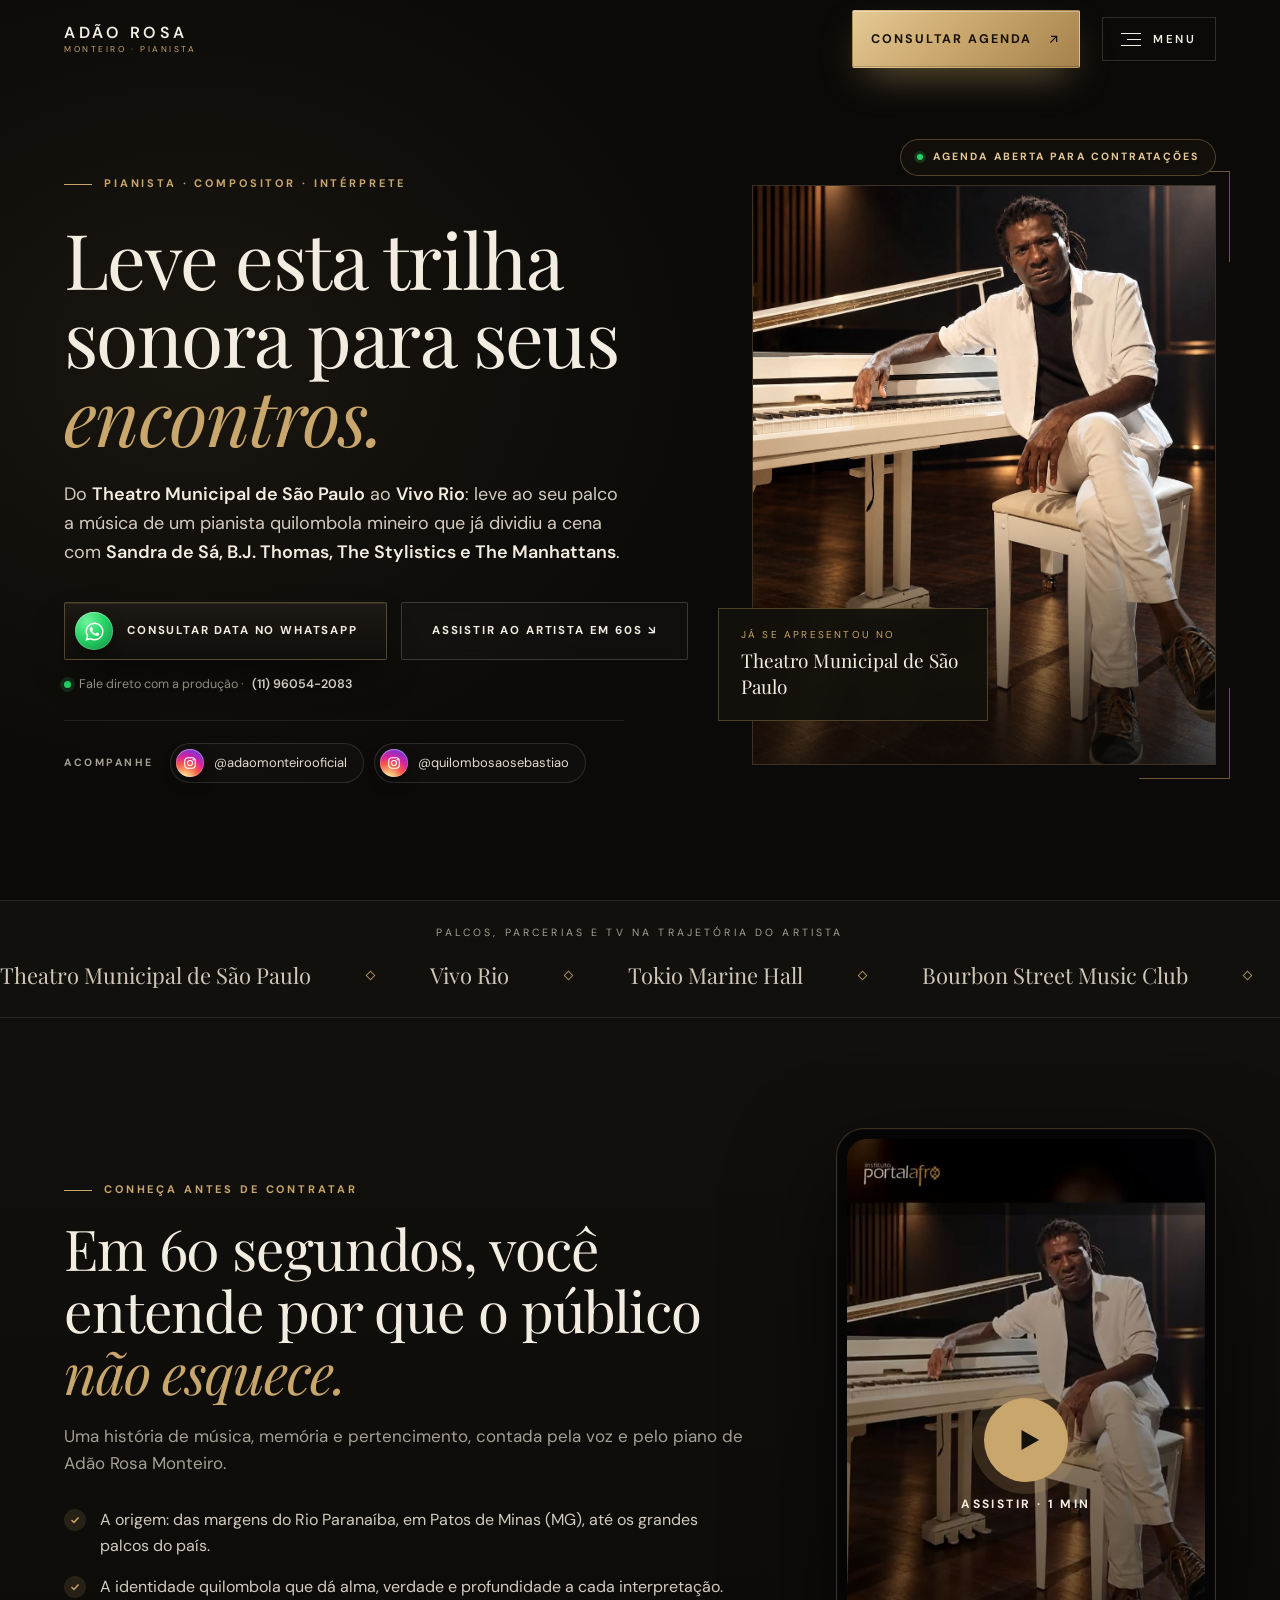
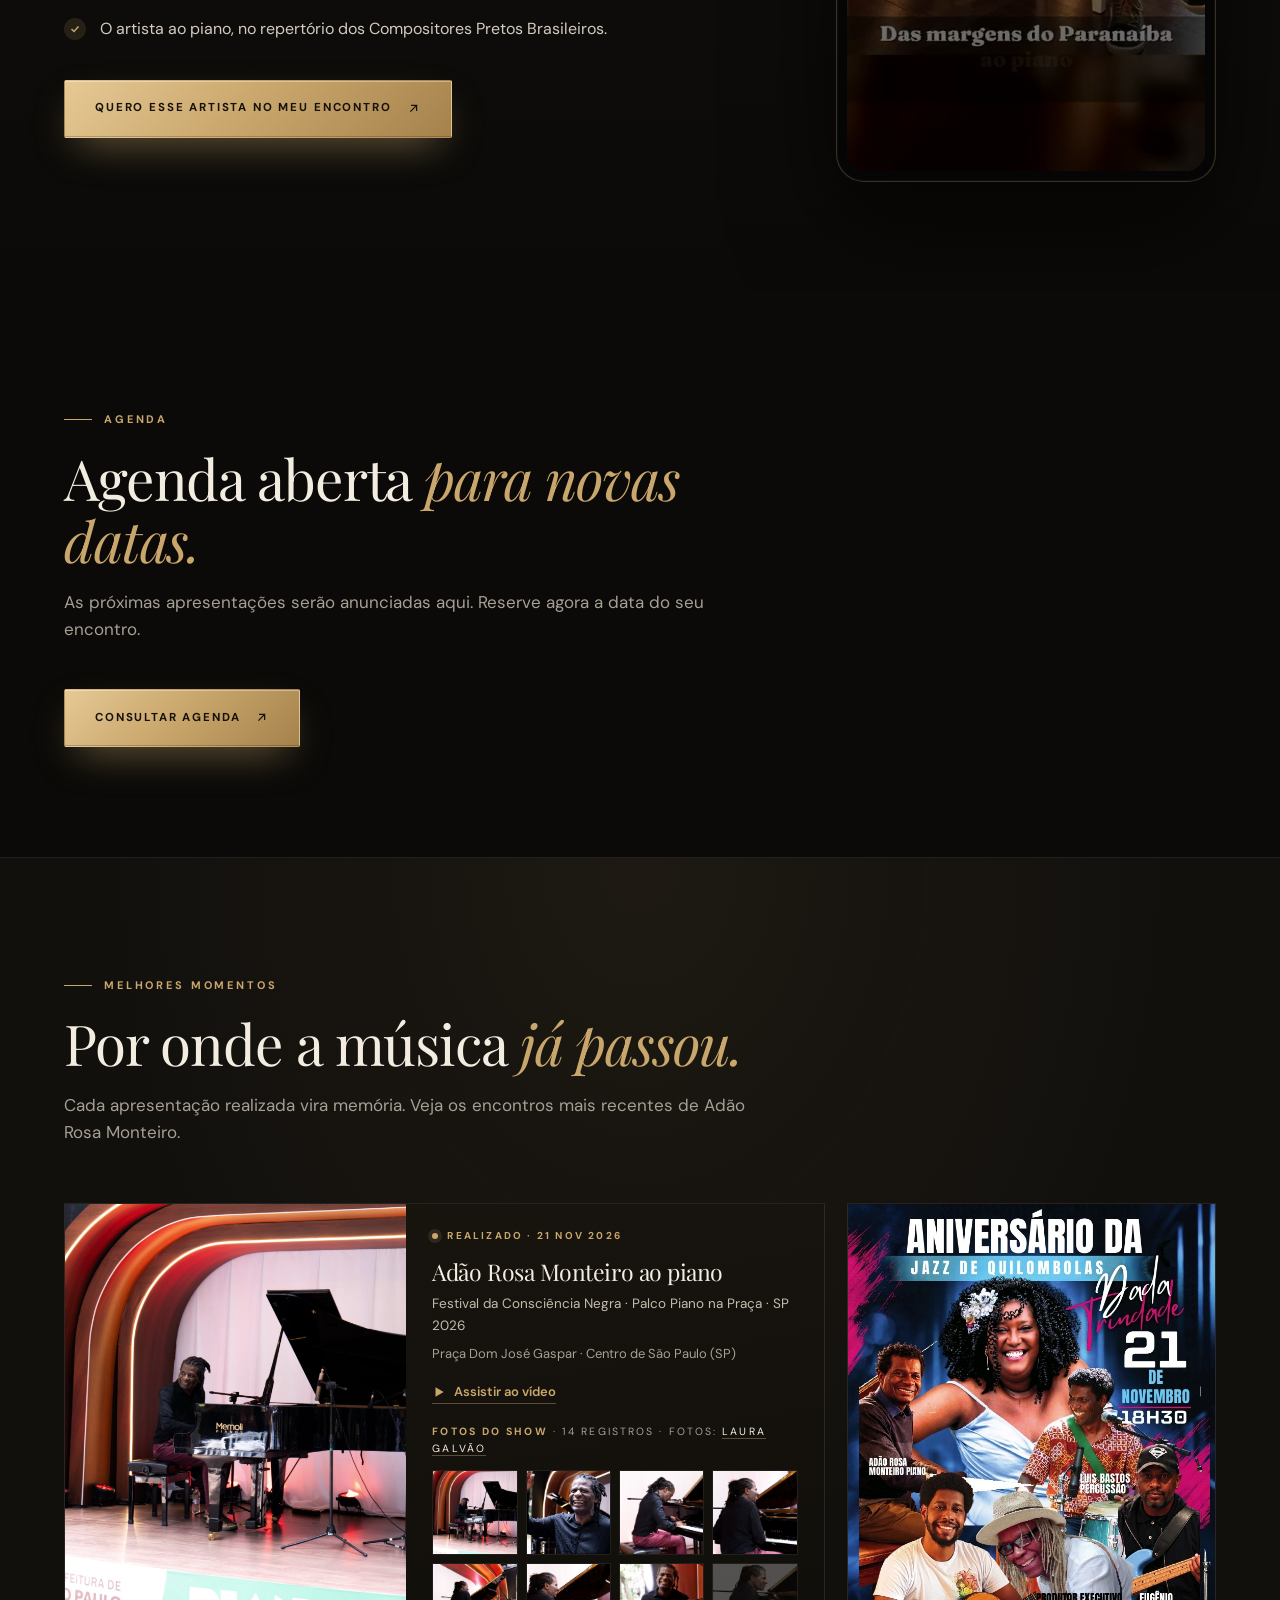
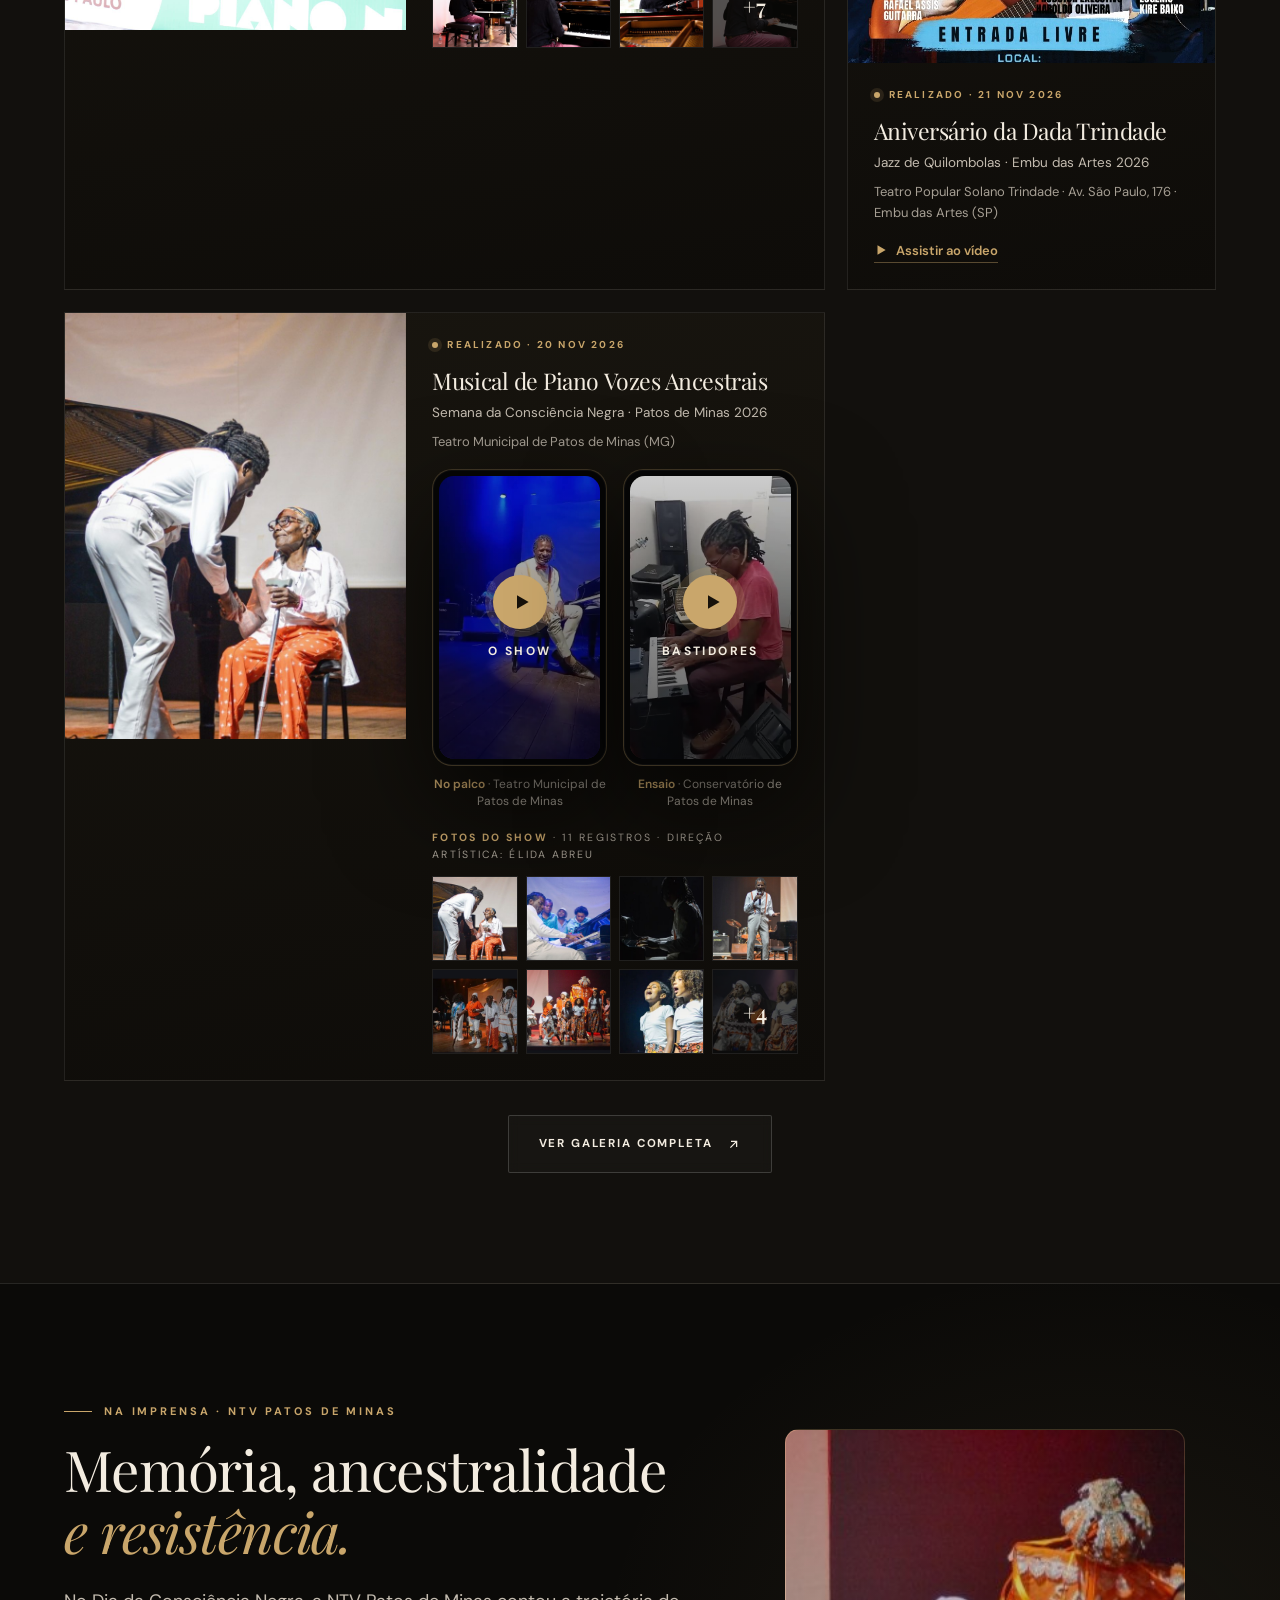
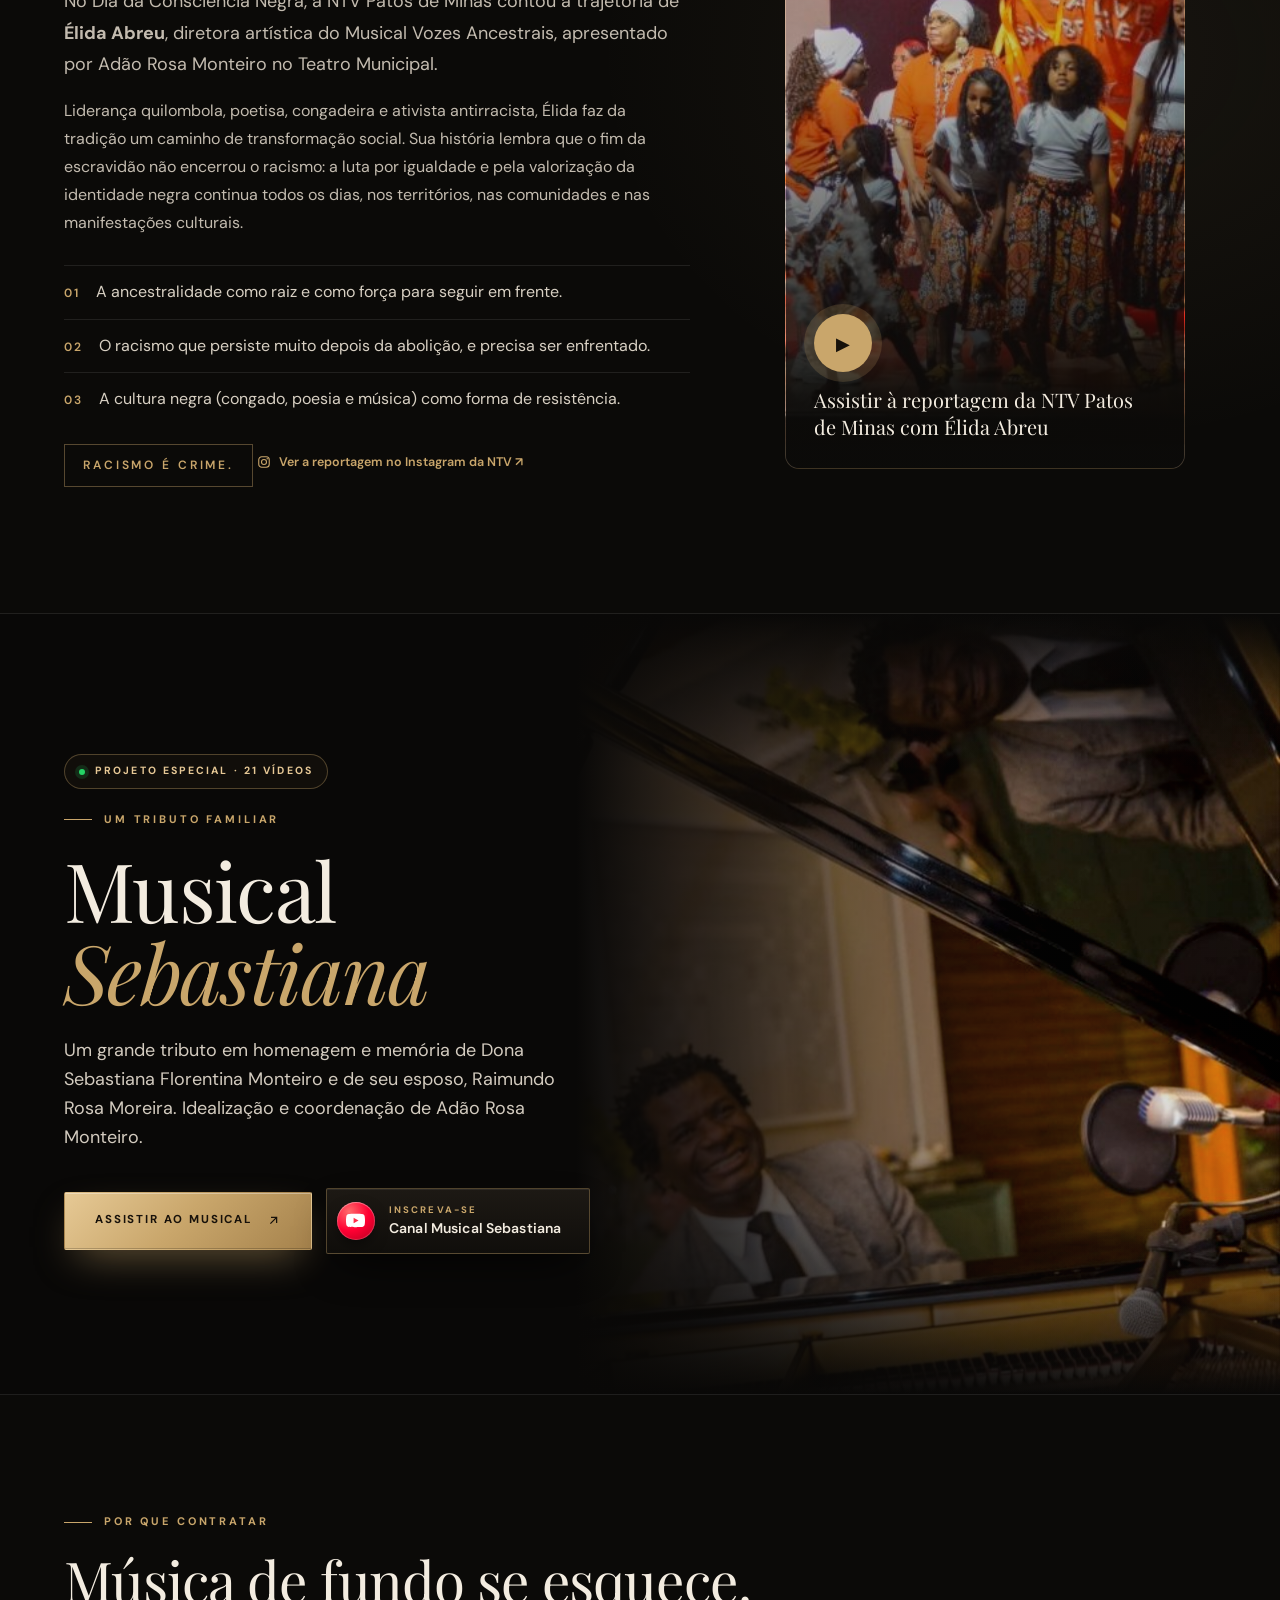
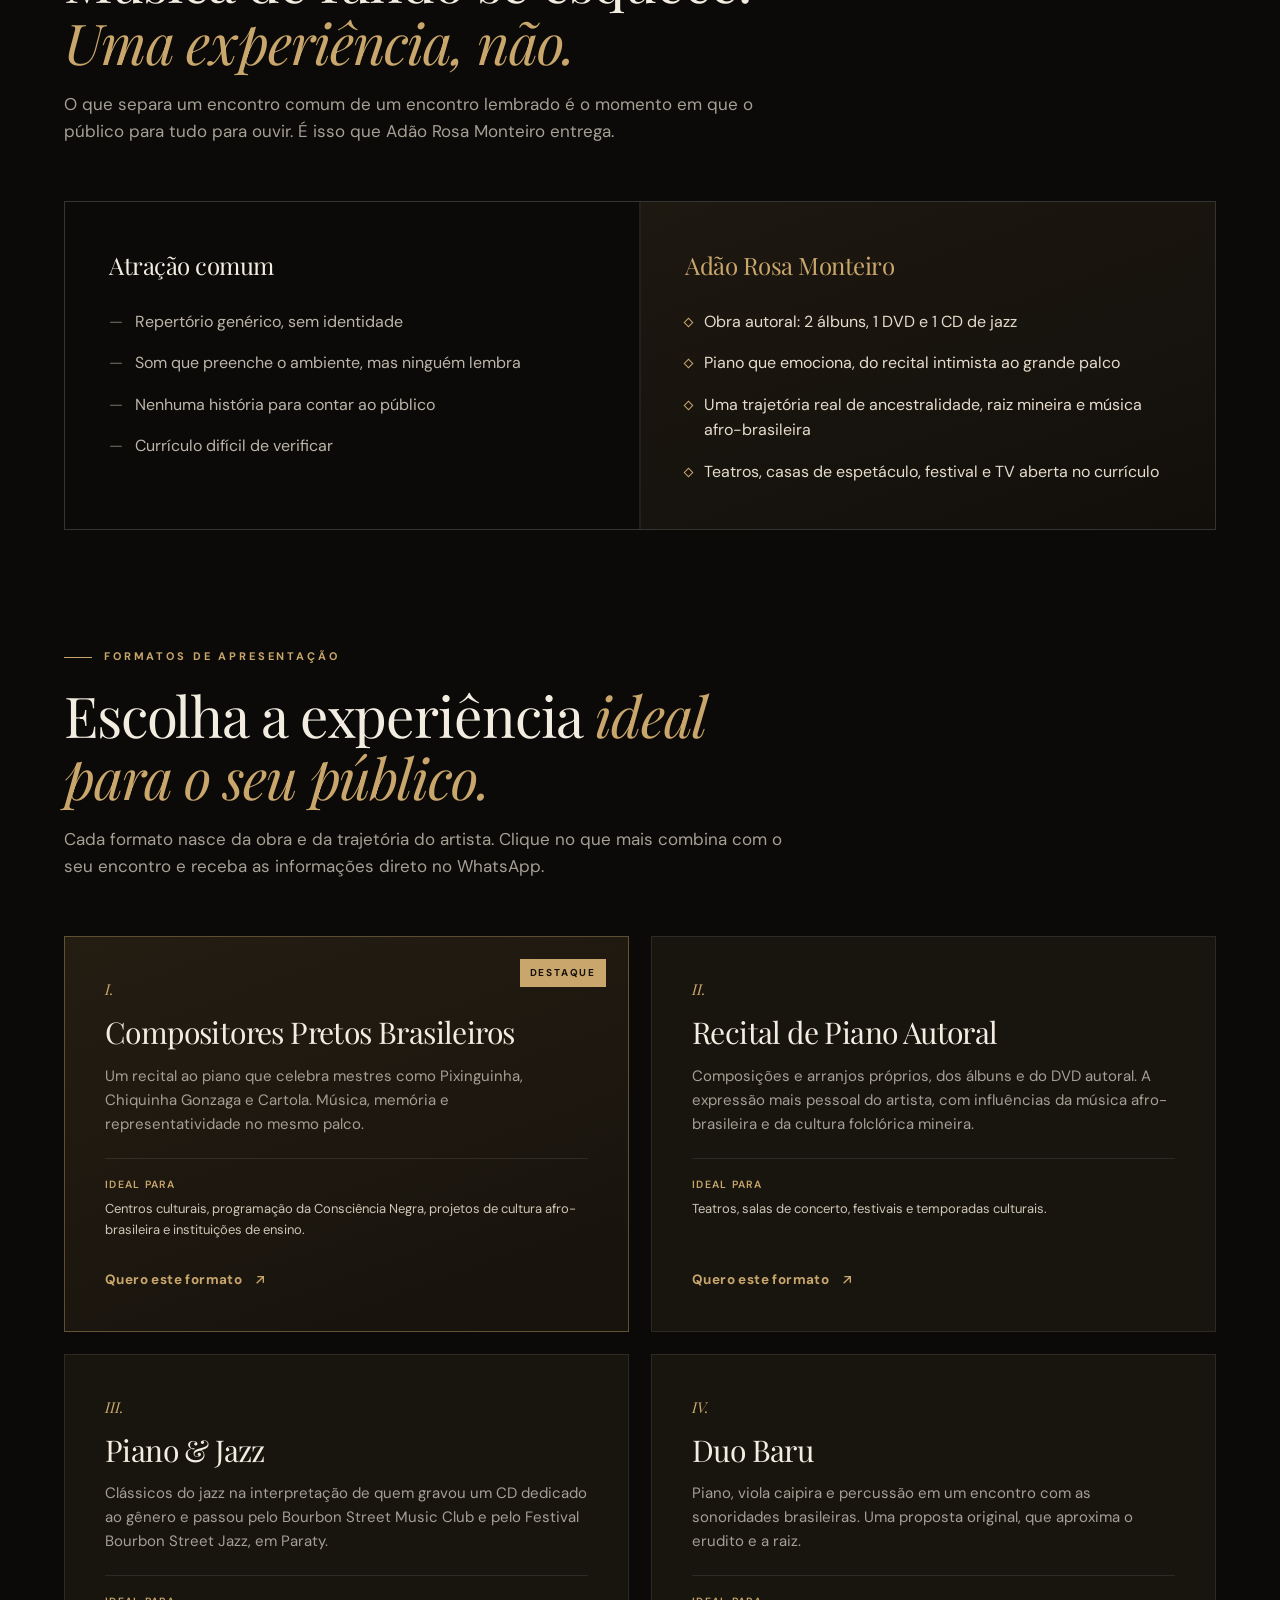
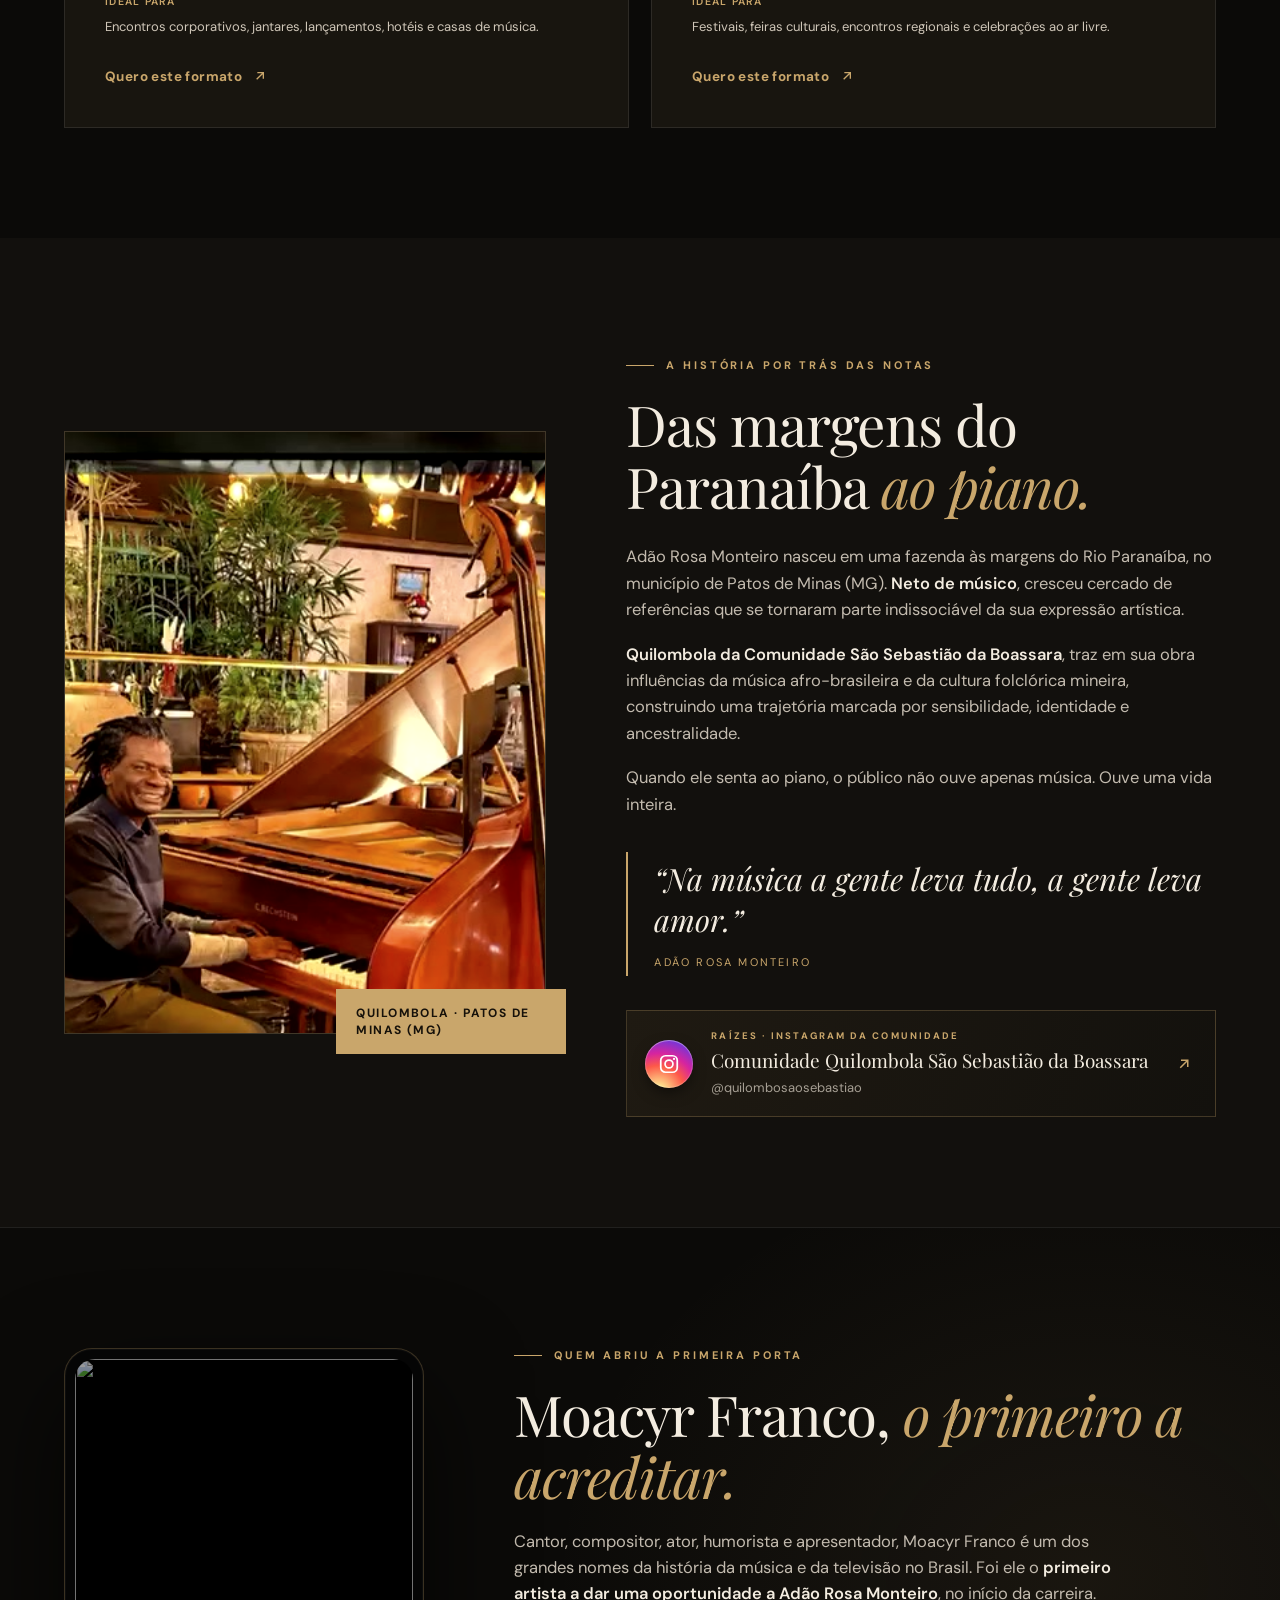
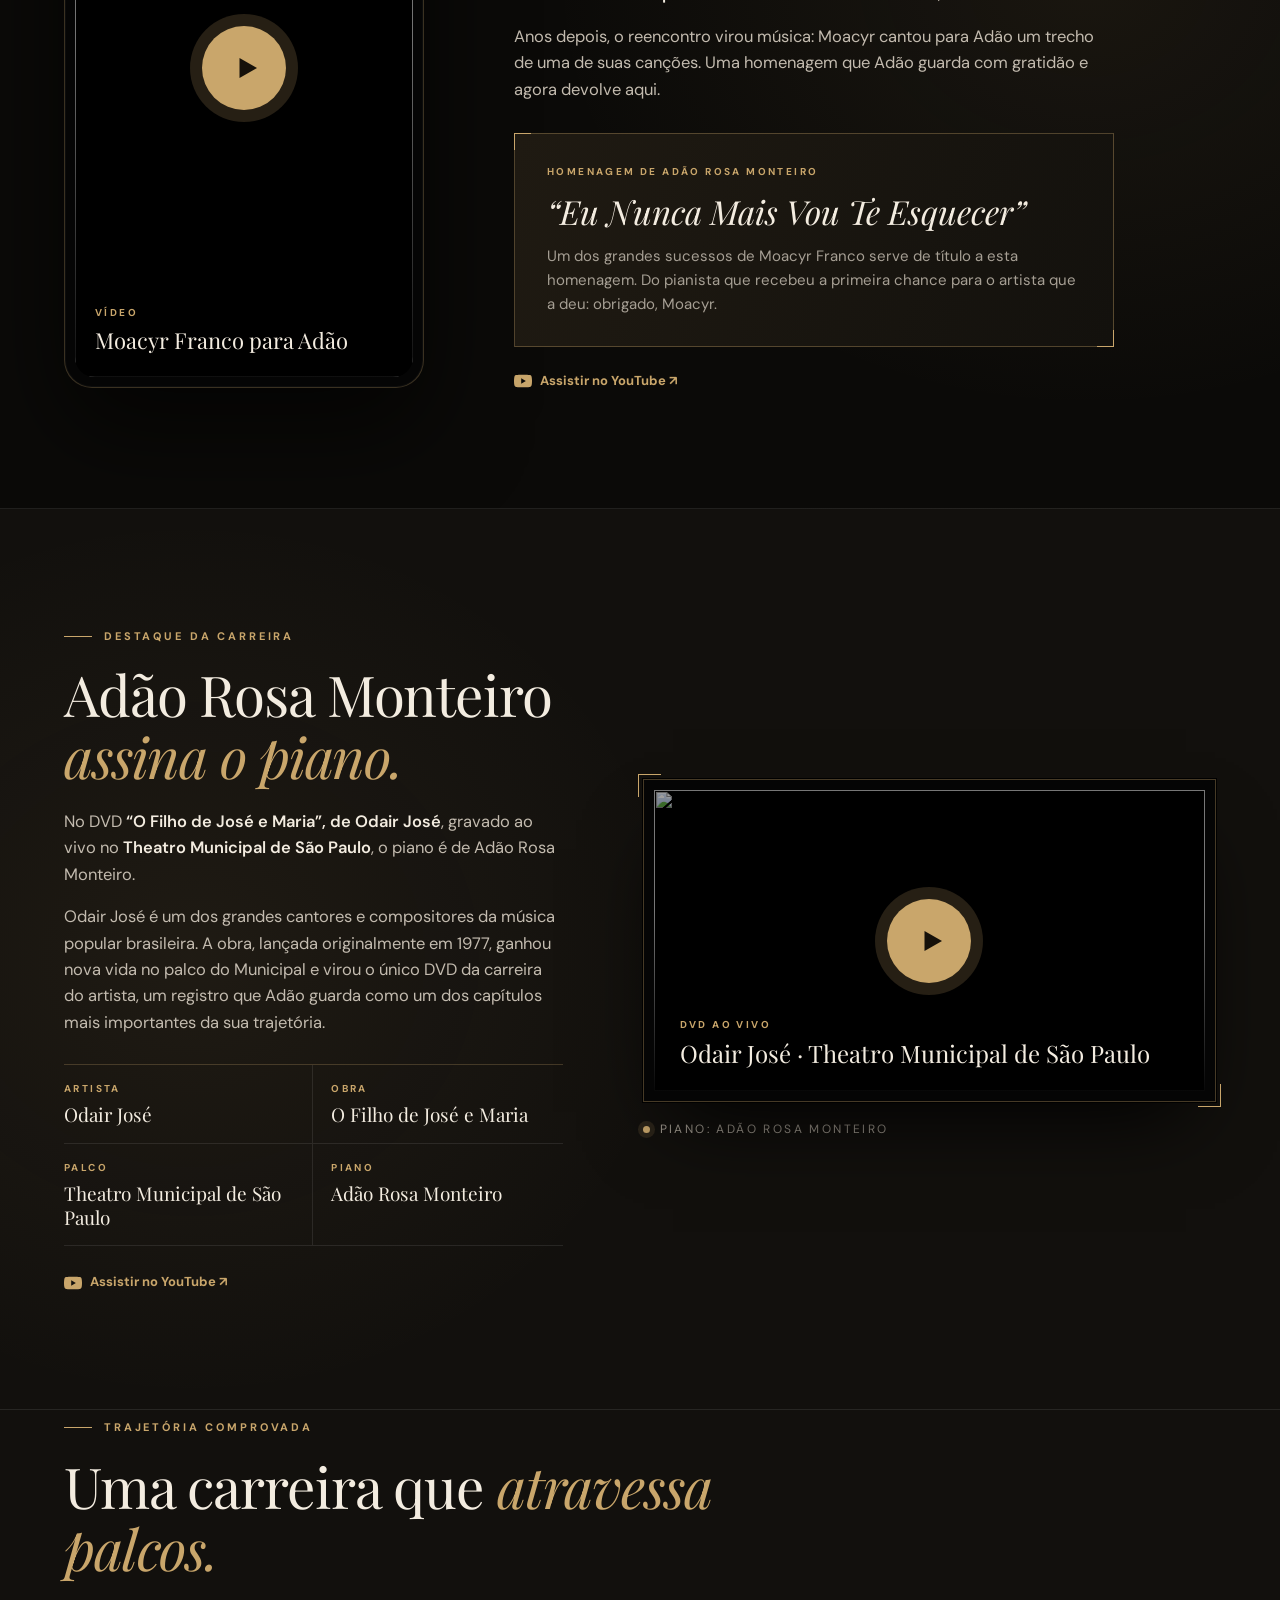
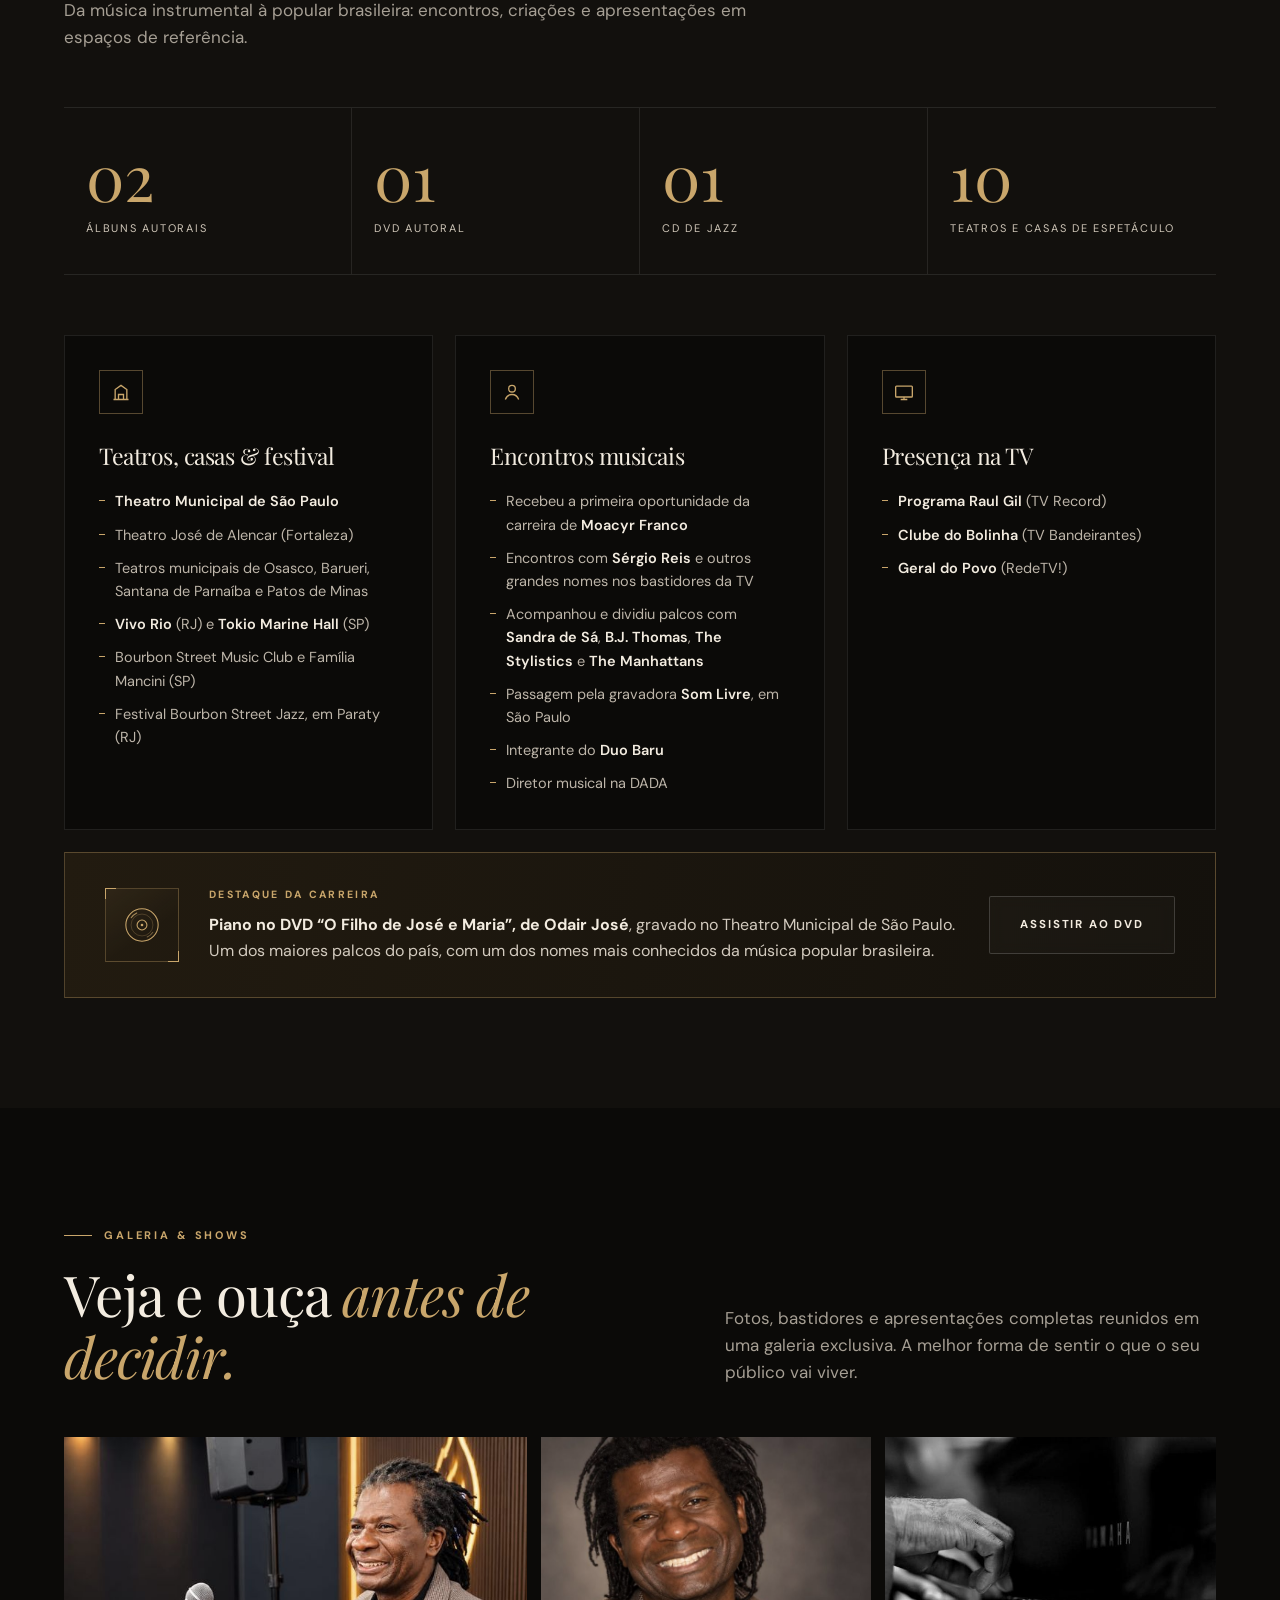
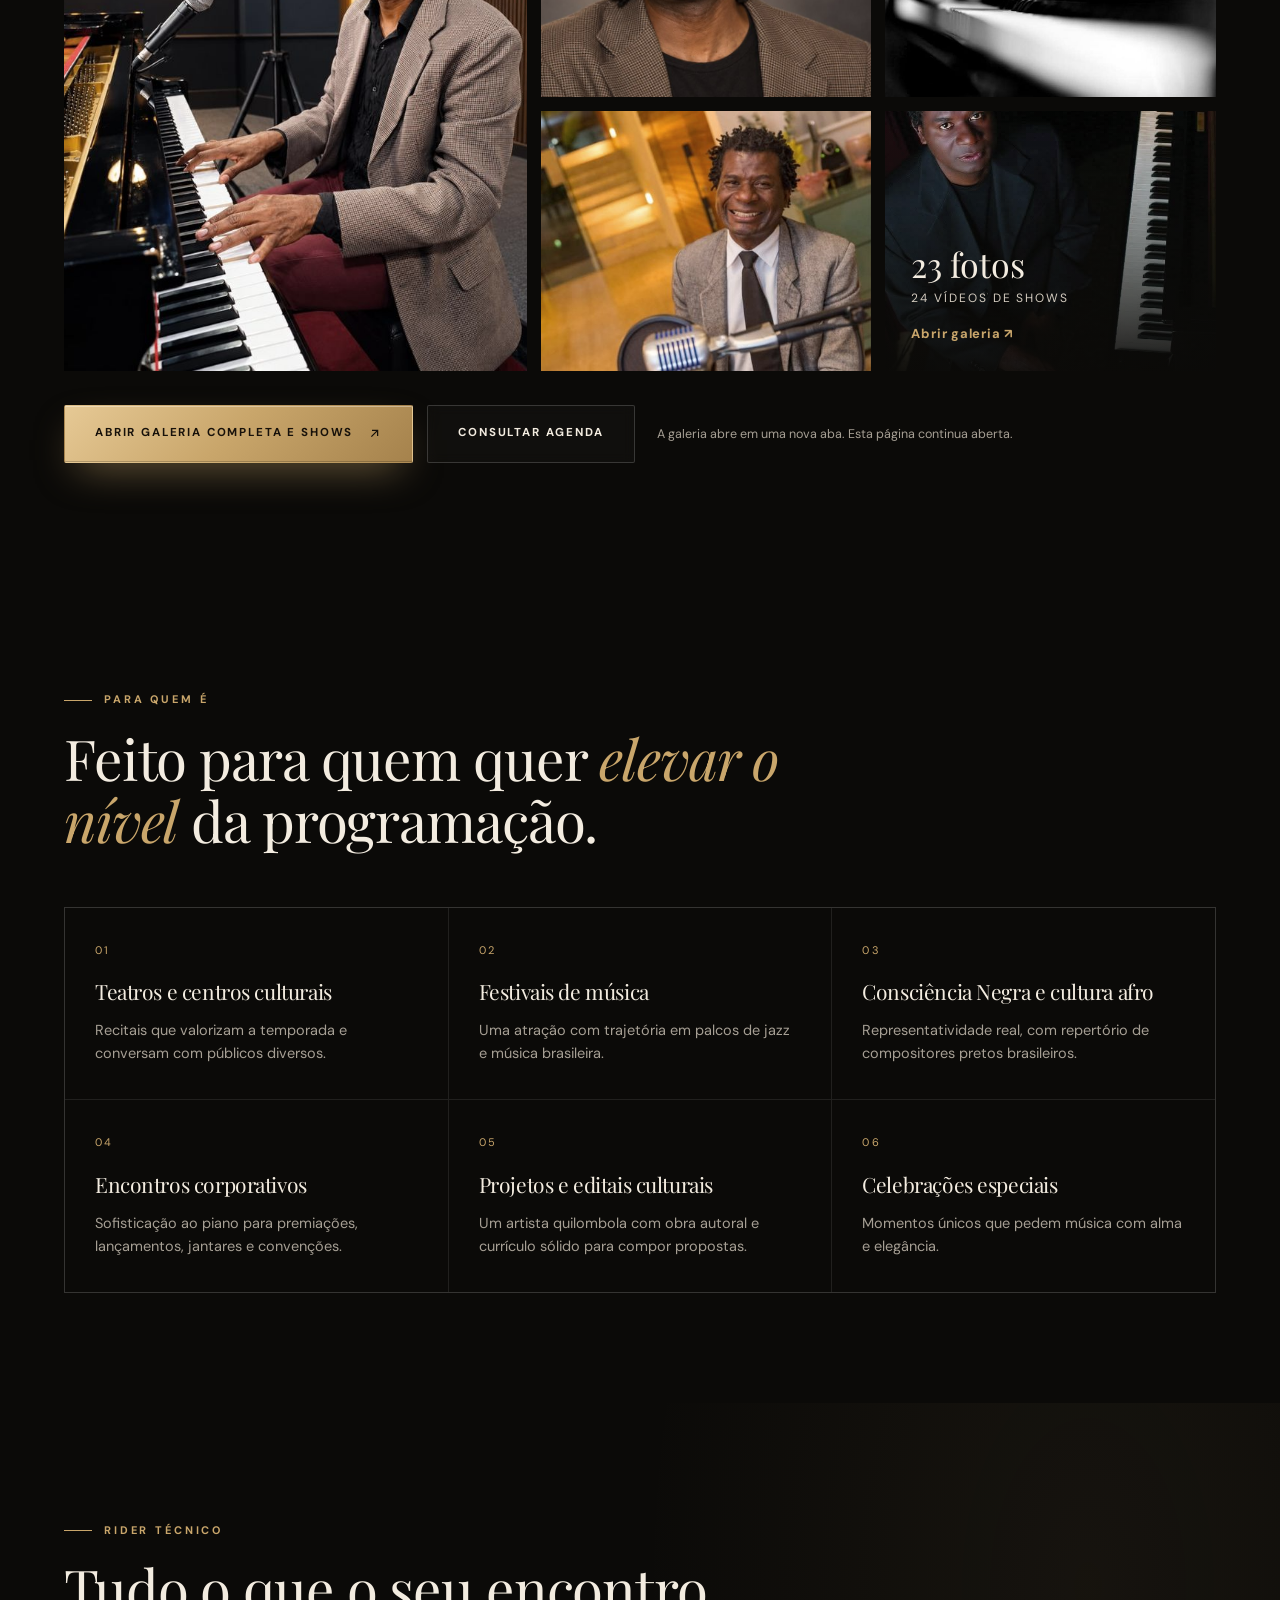
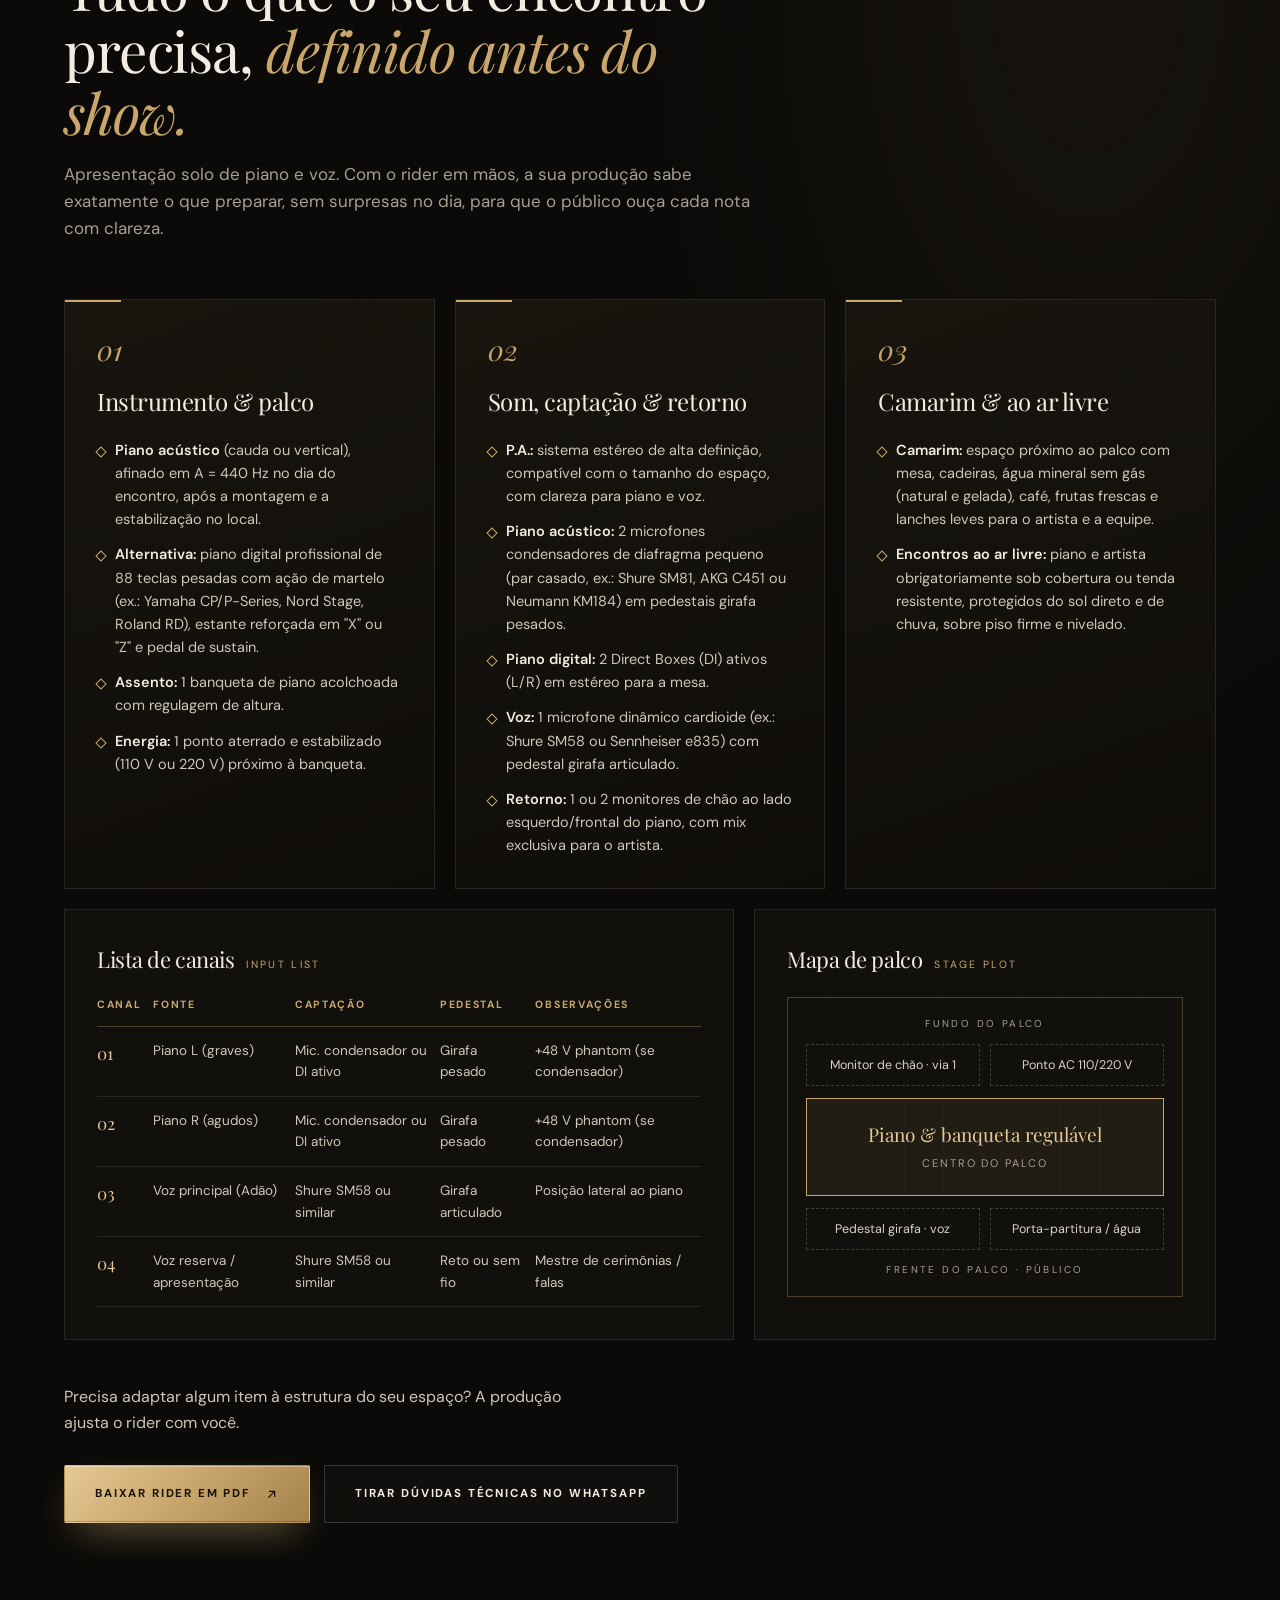
==== index.html @ 78758338 "Seção Na imprensa: reportagem da NTV com Élida Abreu; direção artística no mural de Patos Co-Authore" ====
<!DOCTYPE html>
<html lang="pt-BR">
<head>
<meta charset="UTF-8">
<meta name="viewport" content="width=device-width, initial-scale=1">
<meta name="theme-color" content="#0b0a08">
<meta name="description" content="Contrate Adão Rosa Monteiro — pianista, compositor e intérprete quilombola. Do Theatro Municipal de São Paulo ao Vivo Rio. Recitais, jazz, Compositores Pretos Brasileiros e Duo Baru para teatros, festivais e encontros.">
<link rel="icon" type="image/png" sizes="32x32" href="assets/icone-32.png">
<link rel="apple-touch-icon" href="assets/icone-180.png">
<title>Adão Rosa Monteiro | Contrate o Pianista para o seu Encontro</title>
<meta property="og:type" content="website">
<meta property="og:url" content="https://adaorosamonteiro.art.br/">
<meta property="og:title" content="Adão Rosa Monteiro | Leve esta trilha sonora para seus encontros">
<meta property="og:description" content="Pianista, compositor e intérprete quilombola. Do Theatro Municipal de São Paulo ao Vivo Rio. Recitais, jazz, Compositores Pretos Brasileiros e Duo Baru para o seu encontro.">
<meta property="og:image" content="https://adaorosamonteiro.art.br/assets/poster.jpg">
<meta name="twitter:card" content="summary_large_image">
<link rel="preconnect" href="https://fonts.googleapis.com">
<link rel="preconnect" href="https://fonts.gstatic.com" crossorigin>
<link href="https://fonts.googleapis.com/css2?family=DM+Sans:opsz,wght@9..40,400;9..40,500;9..40,600;9..40,700&family=Playfair+Display:ital,wght@0,400;0,500;0,600;1,400;1,500&display=swap" rel="stylesheet">
<link rel="stylesheet" href="styles.css?v=14">
</head>
<body>

<svg width="0" height="0" style="position:absolute" aria-hidden="true">
  <symbol id="wa" viewBox="0 0 24 24"><path fill="currentColor" d="M17.47 14.38c-.3-.15-1.75-.86-2.02-.96-.27-.1-.47-.15-.67.15-.2.3-.77.96-.94 1.16-.17.2-.35.22-.64.07-.3-.15-1.25-.46-2.38-1.47-.88-.79-1.47-1.76-1.65-2.06-.17-.3-.02-.46.13-.6.13-.13.3-.35.45-.52.15-.17.2-.3.3-.5.1-.2.05-.37-.03-.52-.07-.15-.67-1.6-.92-2.2-.24-.58-.49-.5-.67-.5h-.57c-.2 0-.52.07-.79.37-.27.3-1.04 1.02-1.04 2.48s1.07 2.88 1.21 3.08c.15.2 2.1 3.2 5.08 4.49.71.31 1.26.49 1.69.63.71.22 1.36.19 1.87.12.57-.09 1.75-.72 2-1.41.25-.69.25-1.29.17-1.41-.07-.12-.27-.2-.57-.35M12.05 21.5h-.01a9.4 9.4 0 0 1-4.8-1.31l-.34-.2-3.57.93.95-3.48-.22-.36a9.4 9.4 0 0 1-1.44-5.02c0-5.2 4.24-9.44 9.45-9.44a9.4 9.4 0 0 1 9.43 9.45c0 5.21-4.24 9.44-9.45 9.44m8.04-17.48A11.3 11.3 0 0 0 12.05.7C5.79.7.69 5.8.69 12.06c0 2 .52 3.96 1.52 5.68L.6 23.6l6-1.57a11.3 11.3 0 0 0 5.44 1.39h.01c6.26 0 11.36-5.1 11.36-11.36 0-3.03-1.18-5.89-3.33-8.04"/></symbol>
  <symbol id="ig" viewBox="0 0 24 24"><g fill="none" stroke="currentColor" stroke-width="1.9"><rect x="3" y="3" width="18" height="18" rx="5.2"/><circle cx="12" cy="12" r="4.3"/></g><circle cx="17.5" cy="6.5" r="1.25" fill="currentColor"/></symbol>
  <symbol id="yt" viewBox="0 0 24 24"><path fill="currentColor" d="M23.5 6.2a3 3 0 0 0-2.1-2.1C19.5 3.6 12 3.6 12 3.6s-7.5 0-9.4.5A3 3 0 0 0 .5 6.2 31 31 0 0 0 0 12a31 31 0 0 0 .5 5.8 3 3 0 0 0 2.1 2.1c1.9.5 9.4.5 9.4.5s7.5 0 9.4-.5a3 3 0 0 0 2.1-2.1A31 31 0 0 0 24 12a31 31 0 0 0-.5-5.8M9.6 15.6V8.4l6.2 3.6z"/></symbol>
  <symbol id="arrow" viewBox="0 0 24 24"><path fill="none" stroke="currentColor" stroke-width="2" d="M7 17L17 7M8 7h9v9"/></symbol>
</svg>

<header class="header" id="topo">
  <div class="wrap">
    <a class="brand" href="#topo"><b>ADÃO ROSA</b><small>MONTEIRO · PIANISTA</small></a>
    <nav class="nav">
      <a class="btn btn-gold wa-link" data-msg="geral" href="#">Consultar agenda <svg><use href="#arrow"/></svg></a>
      <button class="menu-btn" type="button" aria-controls="menu" aria-expanded="false"><span class="mb-lines"><i></i><i></i><i></i></span><span class="mb-txt">Menu</span></button>
    </nav>
  </div>
</header>
<div class="menu" id="menu" aria-hidden="true" role="dialog" aria-label="Menu do site">
  <div class="menu-bg" aria-hidden="true"></div>
  <div class="wrap menu-in">
    <div class="menu-top">
      <a class="brand" href="#topo"><b>ADÃO ROSA</b><small>MONTEIRO · PIANISTA</small></a>
      <button class="menu-close" type="button" aria-label="Fechar menu"><span></span><span></span></button>
    </div>
    <div class="menu-cols">
      <div class="menu-col">
        <span class="menu-k">01 · O artista</span>
        <a href="#video">Vídeo</a>
        <a href="#historia">História</a>
        <a href="#trajetoria">Trajetória</a>
        <a href="#odair">DVD Odair José</a>
      </div>
      <div class="menu-col">
        <span class="menu-k">02 · Contratar</span>
        <a href="#agenda">Agenda</a>
        <a href="#formatos">Formatos</a>
        <a href="#rider">Rider técnico</a>
        <a href="#contratar">Como contratar</a>
      </div>
      <div class="menu-col">
        <span class="menu-k">03 · Assistir</span>
        <a href="galeria.html">Galeria &amp; Shows</a>
        <a href="musical.html">Musical Sebastiana</a>
        <a href="#momentos" data-desde="2026-11-21T00:00:00-03:00">Melhores momentos</a>
      </div>
    </div>
    <div class="menu-foot">
      <a class="btn btn-gold wa-link" data-msg="geral" href="#">Consultar data no WhatsApp <svg><use href="#arrow"/></svg></a>
      <div class="menu-social">
        <a href="https://www.instagram.com/adaomonteirooficial/" target="_blank" rel="noopener noreferrer"><svg width="16" height="16"><use href="#ig"/></svg> @adaomonteirooficial</a>
        <span>WhatsApp (11) 96054-2083</span>
      </div>
    </div>
  </div>
</div>


<main>
<!-- HERO -->
<section class="hero">
  <div class="wrap hero-grid">
    <div class="rv">
      <span class="eyebrow">Pianista · Compositor · Intérprete</span>
      <h1>Leve esta trilha sonora para seus <em>encontros.</em></h1>
      <p class="lead">Do <b>Theatro Municipal de São Paulo</b> ao <b>Vivo Rio</b>: leve ao seu palco a música de um pianista quilombola mineiro que já dividiu a cena com <b>Sandra de Sá, B.J. Thomas, The Stylistics e The Manhattans</b>.</p>
      <div class="hero-actions">
        <a class="btn btn-wa wa-link" data-msg="geral" href="#"><span class="chip chip-wa"><svg><use href="#wa"/></svg></span> Consultar data no WhatsApp</a>
        <a class="btn btn-ghost" href="#video">Assistir ao artista em 60s ↘</a>
      </div>
      <p class="micro"><span class="dot"></span> Fale direto com a produção · <b>(11) 96054-2083</b></p>
      <div class="hero-social">
        <span>Acompanhe</span>
        <a class="soc" href="https://www.instagram.com/adaomonteirooficial/" target="_blank" rel="noopener noreferrer"><span class="chip chip-ig"><svg><use href="#ig"/></svg></span>@adaomonteirooficial</a>
        <a class="soc" href="https://www.instagram.com/quilombosaosebastiao/" target="_blank" rel="noopener noreferrer"><span class="chip chip-ig"><svg><use href="#ig"/></svg></span>@quilombosaosebastiao</a>
      </div>
    </div>
    <div class="hero-media rv">
      <span class="hero-tag"><span class="dot"></span>Agenda aberta para contratações</span>
      <div class="hero-photo"><img src="assets/adao-piano-branco.jpg" alt="Adão Rosa Monteiro sentado ao piano branco"></div>
      <div class="hero-badge"><small>Já se apresentou no</small><strong>Theatro Municipal de São Paulo</strong></div>
    </div>
  </div>
</section>

<!-- MARQUEE -->
<div class="marquee" aria-label="Palcos e parcerias">
  <p class="marquee-label">Palcos, parcerias e TV na trajetória do artista</p>
  <div class="marquee-track">
    <span>Theatro Municipal de São Paulo</span><span>Vivo Rio</span><span>Tokio Marine Hall</span><span>Bourbon Street Music Club</span><span>Sandra de Sá</span><span>B.J. Thomas</span><span>The Stylistics</span><span>The Manhattans</span><span>Odair José</span><span>Som Livre</span><span>Festival Bourbon Street Jazz · Paraty</span><span>Theatro José de Alencar</span>
    <span>Theatro Municipal de São Paulo</span><span>Vivo Rio</span><span>Tokio Marine Hall</span><span>Bourbon Street Music Club</span><span>Sandra de Sá</span><span>B.J. Thomas</span><span>The Stylistics</span><span>The Manhattans</span><span>Odair José</span><span>Som Livre</span><span>Festival Bourbon Street Jazz · Paraty</span><span>Theatro José de Alencar</span>
  </div>
</div>

<!-- VIDEO -->
<section class="sec video-sec" id="video">
  <div class="wrap video-grid">
    <div class="rv">
      <span class="eyebrow">Conheça antes de contratar</span>
      <h2 style="font-size:clamp(2.2rem,4.4vw,3.8rem);line-height:1.1;margin:18px 0 20px">Em 60 segundos, você entende por que o público <em>não esquece.</em></h2>
      <p style="color:var(--muted);font-size:17px">Uma história de música, memória e pertencimento, contada pela voz e pelo piano de Adão Rosa Monteiro.</p>
      <ul class="checks">
        <li>A origem: das margens do Rio Paranaíba, em Patos de Minas (MG), até os grandes palcos do país.</li>
        <li>A identidade quilombola que dá alma, verdade e profundidade a cada interpretação.</li>
        <li>O artista ao piano, no repertório dos Compositores Pretos Brasileiros.</li>
      </ul>
      <a class="btn btn-gold wa-link" data-msg="geral" href="#">Quero esse artista no meu encontro <svg><use href="#arrow"/></svg></a>
    </div>
    <div class="rv">
      <div class="phone" data-player>
        <video id="vid" playsinline preload="metadata" poster="assets/poster.jpg">
          <source src="assets/adao-video.mp4?v=2" type="video/mp4">
        </video>
        <button class="play" id="play" aria-label="Reproduzir vídeo">
          <span class="play-inner"><span class="play-circle"><svg viewBox="0 0 24 24" fill="#16110a"><path d="M6 4l14 8-14 8z"/></svg></span><span>Assistir · 1 min</span></span>
        </button>
      </div>
    </div>
  </div>
</section>

<!-- AGENDA -->
<section class="sec agenda" id="agenda">
  <div class="wrap">
    <div class="agenda-head rv">
      <div class="sec-head" style="margin-bottom:0">
        <span class="eyebrow">Próximas apresentações</span>
        <h2 id="agenda-h2">Semana da Consciência Negra <em>ao piano.</em></h2>
        <p id="agenda-sub">Três apresentações confirmadas em novembro, em Minas Gerais e em São Paulo.</p>
      </div>
    </div>
    <div class="events">
      <article class="event event-feature rv" data-end="2026-11-20T23:59:00-03:00">
        <div class="ev-date"><strong>20</strong><span>Nov · Sex</span></div>
        <div class="ev-body">
          <span class="ev-tag">Semana da Consciência Negra · Patos de Minas 2026</span>
          <h3>Musical de Piano Vozes Ancestrais</h3>
          <p class="ev-info"><b>Teatro Municipal de Patos de Minas (MG)</b> · das 18h30 às 20h</p>
          <p>Um espetáculo que transforma o piano em instrumento de percussão e ancestralidade, unindo a sofisticação da música clássica à força da música afro-brasileira.</p>
          <p class="ev-guests"><span>Participação especial</span>Moçambique Estrela do Oriente, Moçambique da Vila Operária e Associação Dendê de Capoeira.</p>
          <p class="ev-org">Programação oficial da Prefeitura de Patos de Minas · Responsável: Dimep</p>
          <a class="ev-link" href="https://www.instagram.com/quilombosaosebastiao/" target="_blank" rel="noopener noreferrer"><svg width="14" height="14"><use href="#ig"/></svg> Acompanhe a divulgação no Instagram do Quilombo São Sebastião ↗</a>
        </div>
        <figure class="ev-poster"><img src="assets/cartaz-vozes-ancestrais.jpg" alt="Cartaz oficial: Musical de Piano Vozes Ancestrais, com Adão Monteiro, 20 de novembro, Teatro Municipal de Patos de Minas, 18h30 às 20h" loading="lazy"></figure>
        <!-- Vídeos dos melhores momentos: ficam ocultos na agenda e aparecem sozinhos no mural depois da data -->
        <div class="ev-momentos" hidden>
          <div class="mom-v">
            <div class="phone" data-player>
              <video playsinline preload="none" poster="assets/vozes-ancestrais-show-poster.jpg?v=2">
                <source src="assets/vozes-ancestrais-show.mp4?v=2" type="video/mp4">
              </video>
              <button class="play" aria-label="Assistir ao show Vozes Ancestrais no Teatro Municipal de Patos de Minas">
                <span class="play-inner"><span class="play-circle"><svg viewBox="0 0 24 24" fill="#16110a"><path d="M6 4l14 8-14 8z"/></svg></span><span>O show</span></span>
              </button>
            </div>
            <p class="mom-v-cap"><b>No palco</b> · Teatro Municipal de Patos de Minas</p>
          </div>
          <div class="mom-v">
            <div class="phone" data-player>
              <video playsinline preload="none" poster="assets/vozes-ancestrais-ensaio-poster.jpg">
                <source src="assets/vozes-ancestrais-ensaio.mp4" type="video/mp4">
              </video>
              <button class="play" aria-label="Assistir ao ensaio no Conservatório de Patos de Minas">
                <span class="play-inner"><span class="play-circle"><svg viewBox="0 0 24 24" fill="#16110a"><path d="M6 4l14 8-14 8z"/></svg></span><span>Bastidores</span></span>
              </button>
            </div>
            <p class="mom-v-cap"><b>Ensaio</b> · Conservatório de Patos de Minas</p>
          </div>
          <!--fotos:patos-->
          <div class="mom-fotos" data-cap="Vozes Ancestrais · Teatro Municipal de Patos de Minas" data-capa>
            <p class="mom-fotos-h"><b>Fotos do show</b> · 11 registros · Direção artística: Élida Abreu</p>
            <div class="mf-grid">
              <button type="button" class="mf-item" data-src="assets/momentos/patos-2026-01.jpg" aria-label="Ampliar foto 1 de 11"><img src="assets/momentos/patos-2026-01-thumb.jpg" alt="Vozes Ancestrais · Teatro Municipal de Patos de Minas — foto 1 — Adão Rosa Monteiro" loading="lazy"></button>
              <button type="button" class="mf-item" data-src="assets/momentos/patos-2026-02.jpg" aria-label="Ampliar foto 2 de 11"><img src="assets/momentos/patos-2026-02-thumb.jpg" alt="Vozes Ancestrais · Teatro Municipal de Patos de Minas — foto 2 — Adão Rosa Monteiro" loading="lazy"></button>
              <button type="button" class="mf-item" data-src="assets/momentos/patos-2026-03.jpg" aria-label="Ampliar foto 3 de 11"><img src="assets/momentos/patos-2026-03-thumb.jpg" alt="Vozes Ancestrais · Teatro Municipal de Patos de Minas — foto 3 — Adão Rosa Monteiro" loading="lazy"></button>
              <button type="button" class="mf-item" data-src="assets/momentos/patos-2026-04.jpg" aria-label="Ampliar foto 4 de 11"><img src="assets/momentos/patos-2026-04-thumb.jpg" alt="Vozes Ancestrais · Teatro Municipal de Patos de Minas — foto 4 — Adão Rosa Monteiro" loading="lazy"></button>
              <button type="button" class="mf-item" data-src="assets/momentos/patos-2026-05.jpg" aria-label="Ampliar foto 5 de 11"><img src="assets/momentos/patos-2026-05-thumb.jpg" alt="Vozes Ancestrais · Teatro Municipal de Patos de Minas — foto 5 — Adão Rosa Monteiro" loading="lazy"></button>
              <button type="button" class="mf-item" data-src="assets/momentos/patos-2026-06.jpg" aria-label="Ampliar foto 6 de 11"><img src="assets/momentos/patos-2026-06-thumb.jpg" alt="Vozes Ancestrais · Teatro Municipal de Patos de Minas — foto 6 — Adão Rosa Monteiro" loading="lazy"></button>
              <button type="button" class="mf-item" data-src="assets/momentos/patos-2026-07.jpg" aria-label="Ampliar foto 7 de 11"><img src="assets/momentos/patos-2026-07-thumb.jpg" alt="Vozes Ancestrais · Teatro Municipal de Patos de Minas — foto 7 — Adão Rosa Monteiro" loading="lazy"></button>
              <button type="button" class="mf-item" data-src="assets/momentos/patos-2026-08.jpg" aria-label="Ampliar foto 8 de 11"><img src="assets/momentos/patos-2026-08-thumb.jpg" alt="Vozes Ancestrais · Teatro Municipal de Patos de Minas — foto 8 — Adão Rosa Monteiro" loading="lazy"></button>
              <button type="button" class="mf-item" data-src="assets/momentos/patos-2026-09.jpg" aria-label="Ampliar foto 9 de 11"><img src="assets/momentos/patos-2026-09-thumb.jpg" alt="Vozes Ancestrais · Teatro Municipal de Patos de Minas — foto 9 — Adão Rosa Monteiro" loading="lazy"></button>
              <button type="button" class="mf-item" data-src="assets/momentos/patos-2026-10.jpg" aria-label="Ampliar foto 10 de 11"><img src="assets/momentos/patos-2026-10-thumb.jpg" alt="Vozes Ancestrais · Teatro Municipal de Patos de Minas — foto 10 — Adão Rosa Monteiro" loading="lazy"></button>
              <button type="button" class="mf-item" data-src="assets/momentos/patos-2026-11.jpg" aria-label="Ampliar foto 11 de 11"><img src="assets/momentos/patos-2026-11-thumb.jpg" alt="Vozes Ancestrais · Teatro Municipal de Patos de Minas — foto 11 — Adão Rosa Monteiro" loading="lazy"></button>
            </div>
          </div>
          <!--/fotos:patos-->
        </div>
      </article>
      <article class="event event-feature ev-duo rv" data-end="2026-11-21T23:59:00-03:00">
        <div class="ev-date"><strong>21</strong><span>Nov · Sáb</span></div>
        <div class="ev-body">
          <span class="ev-tag">Festival da Consciência Negra · Palco Piano na Praça · SP 2026</span>
          <h3>Adão Rosa Monteiro ao piano</h3>
          <p class="ev-info"><b>Praça Dom José Gaspar · Centro de São Paulo (SP)</b> · às 13h</p>
          <p>Uma apresentação ao ar livre, no coração da cidade, celebrando a música afro-brasileira em um dos palcos do Festival da Consciência Negra.</p>
          <p class="ev-org">Programação oficial da Prefeitura de São Paulo</p>
          <a class="ev-link" href="https://www.instagram.com/adaomonteirooficial/" target="_blank" rel="noopener noreferrer"><svg width="14" height="14"><use href="#ig"/></svg> Acompanhe a divulgação no Instagram do Adão ↗</a>
        </div>
        <div class="ev-media">
          <figure class="ev-poster"><img src="assets/cartaz-festival-consciencia-negra-sp.jpg" alt="Cartaz oficial do Festival da Consciência Negra: Adão Rosa Monteiro ao piano, Praça Dom José Gaspar, sábado, 21 de novembro, às 13h, Prefeitura de São Paulo" loading="lazy"></figure>
          <div class="ev-video">
            <div class="phone" data-player>
              <video playsinline preload="none" poster="assets/chamada-palco-piano-na-praca-poster.jpg">
                <source src="assets/chamada-palco-piano-na-praca.mp4" type="video/mp4">
              </video>
              <button class="play" aria-label="Reproduzir a chamada oficial do Palco Piano na Praça">
                <span class="play-inner"><span class="play-circle"><svg viewBox="0 0 24 24" fill="#16110a"><path d="M6 4l14 8-14 8z"/></svg></span><span>Chamada oficial</span></span>
              </button>
            </div>
            <p class="ev-video-cap">Vídeo oficial do Palco Piano na Praça · Adão aparece aos 17 s</p>
          </div>
        </div>
        <div class="ev-momentos" hidden>
          <!--fotos:sp-->
          <div class="mom-fotos" data-cap="Palco Piano na Praça · São Paulo · Foto: Laura Galvão" data-capa>
            <p class="mom-fotos-h"><b>Fotos do show</b> · 14 registros · Fotos: <a href="https://www.instagram.com/eulauragalvao/" target="_blank" rel="noopener noreferrer">Laura Galvão</a></p>
            <div class="mf-grid">
              <button type="button" class="mf-item" data-src="assets/momentos/sp-2026-01.jpg" aria-label="Ampliar foto 1 de 14"><img src="assets/momentos/sp-2026-01-thumb.jpg" alt="Palco Piano na Praça · São Paulo — foto 1 — Adão Rosa Monteiro" loading="lazy"></button>
              <button type="button" class="mf-item" data-src="assets/momentos/sp-2026-02.jpg" aria-label="Ampliar foto 2 de 14"><img src="assets/momentos/sp-2026-02-thumb.jpg" alt="Palco Piano na Praça · São Paulo — foto 2 — Adão Rosa Monteiro" loading="lazy"></button>
              <button type="button" class="mf-item" data-src="assets/momentos/sp-2026-03.jpg" aria-label="Ampliar foto 3 de 14"><img src="assets/momentos/sp-2026-03-thumb.jpg" alt="Palco Piano na Praça · São Paulo — foto 3 — Adão Rosa Monteiro" loading="lazy"></button>
              <button type="button" class="mf-item" data-src="assets/momentos/sp-2026-04.jpg" aria-label="Ampliar foto 4 de 14"><img src="assets/momentos/sp-2026-04-thumb.jpg" alt="Palco Piano na Praça · São Paulo — foto 4 — Adão Rosa Monteiro" loading="lazy"></button>
              <button type="button" class="mf-item" data-src="assets/momentos/sp-2026-05.jpg" aria-label="Ampliar foto 5 de 14"><img src="assets/momentos/sp-2026-05-thumb.jpg" alt="Palco Piano na Praça · São Paulo — foto 5 — Adão Rosa Monteiro" loading="lazy"></button>
              <button type="button" class="mf-item" data-src="assets/momentos/sp-2026-06.jpg" aria-label="Ampliar foto 6 de 14"><img src="assets/momentos/sp-2026-06-thumb.jpg" alt="Palco Piano na Praça · São Paulo — foto 6 — Adão Rosa Monteiro" loading="lazy"></button>
              <button type="button" class="mf-item" data-src="assets/momentos/sp-2026-07.jpg" aria-label="Ampliar foto 7 de 14"><img src="assets/momentos/sp-2026-07-thumb.jpg" alt="Palco Piano na Praça · São Paulo — foto 7 — Adão Rosa Monteiro" loading="lazy"></button>
              <button type="button" class="mf-item" data-src="assets/momentos/sp-2026-08.jpg" aria-label="Ampliar foto 8 de 14"><img src="assets/momentos/sp-2026-08-thumb.jpg" alt="Palco Piano na Praça · São Paulo — foto 8 — Adão Rosa Monteiro" loading="lazy"></button>
              <button type="button" class="mf-item" data-src="assets/momentos/sp-2026-09.jpg" aria-label="Ampliar foto 9 de 14"><img src="assets/momentos/sp-2026-09-thumb.jpg" alt="Palco Piano na Praça · São Paulo — foto 9 — Adão Rosa Monteiro" loading="lazy"></button>
              <button type="button" class="mf-item" data-src="assets/momentos/sp-2026-10.jpg" aria-label="Ampliar foto 10 de 14"><img src="assets/momentos/sp-2026-10-thumb.jpg" alt="Palco Piano na Praça · São Paulo — foto 10 — Adão Rosa Monteiro" loading="lazy"></button>
              <button type="button" class="mf-item" data-src="assets/momentos/sp-2026-11.jpg" aria-label="Ampliar foto 11 de 14"><img src="assets/momentos/sp-2026-11-thumb.jpg" alt="Palco Piano na Praça · São Paulo — foto 11 — Adão Rosa Monteiro" loading="lazy"></button>
              <button type="button" class="mf-item" data-src="assets/momentos/sp-2026-12.jpg" aria-label="Ampliar foto 12 de 14"><img src="assets/momentos/sp-2026-12-thumb.jpg" alt="Palco Piano na Praça · São Paulo — foto 12 — Adão Rosa Monteiro" loading="lazy"></button>
              <button type="button" class="mf-item" data-src="assets/momentos/sp-2026-13.jpg" aria-label="Ampliar foto 13 de 14"><img src="assets/momentos/sp-2026-13-thumb.jpg" alt="Palco Piano na Praça · São Paulo — foto 13 — Adão Rosa Monteiro" loading="lazy"></button>
              <button type="button" class="mf-item" data-src="assets/momentos/sp-2026-14.jpg" aria-label="Ampliar foto 14 de 14"><img src="assets/momentos/sp-2026-14-thumb.jpg" alt="Palco Piano na Praça · São Paulo — foto 14 — Adão Rosa Monteiro" loading="lazy"></button>
            </div>
          </div>
          <!--/fotos:sp-->
        </div>
      </article>
      <article class="event event-feature ev-duo rv" data-end="2026-11-21T23:59:00-03:00">
        <div class="ev-date"><strong>21</strong><span>Nov · Sáb</span></div>
        <div class="ev-body">
          <span class="ev-tag">Jazz de Quilombolas · Embu das Artes 2026</span>
          <h3>Aniversário da Dada Trindade</h3>
          <p class="ev-info"><b>Teatro Popular Solano Trindade · Av. São Paulo, 176 · Embu das Artes (SP)</b> · às 18h30</p>
          <p>Uma noite de jazz, swing e música preta brasileira para celebrar o aniversário da cantora Dada Trindade, com Adão Rosa Monteiro ao piano. Entrada livre.</p>
          <p class="ev-guests"><span>Com</span>Dada Trindade, Adão Rosa Monteiro (piano), Luis Bastos (percussão), Rafael Assis (guitarra) e Eugênio Kire (baixo). Produção executiva: Haroldo Oliveira.</p>
          <a class="ev-link" href="https://www.instagram.com/adaomonteirooficial/" target="_blank" rel="noopener noreferrer"><svg width="14" height="14"><use href="#ig"/></svg> Acompanhe a divulgação no Instagram do Adão ↗</a>
        </div>
        <div class="ev-media">
          <figure class="ev-poster"><img src="assets/cartaz-aniversario-dada-trindade.jpg" alt="Cartaz: Aniversário da Dada Trindade, Jazz de Quilombolas, 21 de novembro às 18h30, Teatro Popular Solano Trindade, Embu das Artes, entrada livre, com Adão Rosa Monteiro ao piano" loading="lazy"></figure>
          <div class="ev-video">
            <div class="phone" data-player>
              <video playsinline preload="none" poster="assets/ensaio-dada-trindade-poster.jpg">
                <source src="assets/ensaio-dada-trindade.mp4" type="video/mp4">
              </video>
              <button class="play" aria-label="Reproduzir o vídeo do ensaio para o aniversário da Dada Trindade">
                <span class="play-inner"><span class="play-circle"><svg viewBox="0 0 24 24" fill="#16110a"><path d="M6 4l14 8-14 8z"/></svg></span><span>Ensaio</span></span>
              </button>
            </div>
            <p class="ev-video-cap">Bastidores do ensaio · 45 s</p>
          </div>
        </div>
      </article>
    </div>
    <div class="agenda-cta rv">
      <p>Quer levar essa apresentação para o seu encontro? Consulte as próximas datas disponíveis.</p>
      <a class="btn btn-gold wa-link" data-msg="geral" href="#">Consultar agenda <svg><use href="#arrow"/></svg></a>
    </div>
  </div>
</section>

<!-- MELHORES MOMENTOS (preenchido automaticamente com as apresentações que já aconteceram) -->
<section class="sec momentos" id="momentos" hidden>
  <div class="wrap">
    <div class="sec-head rv">
      <span class="eyebrow">Melhores momentos</span>
      <h2>Por onde a música <em>já passou.</em></h2>
      <p>Cada apresentação realizada vira memória. Veja os encontros mais recentes de Adão Rosa Monteiro.</p>
    </div>
    <div class="mom-grid" id="mom-grid"></div>
    <div class="mom-cta rv">
      <a class="btn btn-ghost" href="galeria.html">Ver galeria completa <svg><use href="#arrow"/></svg></a>
    </div>
  </div>
</section>

<!-- VOZES ANCESTRAIS NA TV: entrevista de Élida Abreu (NTV Patos de Minas) -->
<section class="sec imprensa" id="ancestralidade">
  <div class="wrap imp-grid">
    <div class="imp-text rv">
      <span class="eyebrow">Na imprensa · NTV Patos de Minas</span>
      <h2>Memória, ancestralidade <em>e resistência.</em></h2>
      <p class="imp-lead">No Dia da Consciência Negra, a NTV Patos de Minas contou a trajetória de <b>Élida Abreu</b>, diretora artística do Musical Vozes Ancestrais, apresentado por Adão Rosa Monteiro no Teatro Municipal.</p>
      <p>Liderança quilombola, poetisa, congadeira e ativista antirracista, Élida faz da tradição um caminho de transformação social. Sua história lembra que o fim da escravidão não encerrou o racismo: a luta por igualdade e pela valorização da identidade negra continua todos os dias, nos territórios, nas comunidades e nas manifestações culturais.</p>
      <ul class="imp-pontos">
        <li><span>01</span>A ancestralidade como raiz e como força para seguir em frente.</li>
        <li><span>02</span>O racismo que persiste muito depois da abolição, e precisa ser enfrentado.</li>
        <li><span>03</span>A cultura negra (congado, poesia e música) como forma de resistência.</li>
      </ul>
      <p class="imp-selo">Racismo é crime.</p>
      <a class="ev-link" href="https://www.instagram.com/reel/Df99O5MyVWm/" target="_blank" rel="noopener noreferrer"><svg width="14" height="14"><use href="#ig"/></svg> Ver a reportagem no Instagram da NTV ↗</a>
    </div>
    <div class="imp-video rv">
      <blockquote class="instagram-media" data-instgrm-permalink="https://www.instagram.com/reel/Df99O5MyVWm/" data-instgrm-version="14">
        <a href="https://www.instagram.com/reel/Df99O5MyVWm/" target="_blank" rel="noopener noreferrer">Assistir à reportagem da NTV Patos de Minas com Élida Abreu</a>
      </blockquote>
    </div>
  </div>
</section>

<!-- MUSICAL SEBASTIANA -->
<section class="musical-feature" id="musical">
  <div class="mf-photo" role="img" aria-label="Adão Rosa Monteiro refletido no piano de cauda"></div>
  <div class="wrap mf-inner">
    <div class="mf-content rv">
      <span class="mf-badge"><span class="dot"></span>Projeto especial · 21 vídeos</span>
      <span class="eyebrow">Um tributo familiar</span>
      <h2>Musical <em>Sebastiana</em></h2>
      <p>Um grande tributo em homenagem e memória de Dona Sebastiana Florentina Monteiro e de seu esposo, Raimundo Rosa Moreira. Idealização e coordenação de Adão Rosa Monteiro.</p>
      <div class="mf-actions">
        <a class="btn btn-gold" href="musical.html" target="_blank" rel="noopener">Assistir ao musical <svg><use href="#arrow"/></svg></a>
        <a class="btn btn-yt" data-canal href="#"><span class="chip chip-yt"><svg><use href="#yt"/></svg></span><span class="lbl"><small>Inscreva-se</small><b>Canal Musical Sebastiana</b></span></a>
      </div>
    </div>
  </div>
</section>

<!-- CONTRAST -->
<section class="sec">
  <div class="wrap">
    <div class="sec-head rv">
      <span class="eyebrow">Por que contratar</span>
      <h2>Música de fundo se esquece. <em>Uma experiência, não.</em></h2>
      <p>O que separa um encontro comum de um encontro lembrado é o momento em que o público para tudo para ouvir. É isso que Adão Rosa Monteiro entrega.</p>
    </div>
    <div class="contrast rv">
      <div class="no">
        <h3>Atração comum</h3>
        <ul>
          <li>Repertório genérico, sem identidade</li>
          <li>Som que preenche o ambiente, mas ninguém lembra</li>
          <li>Nenhuma história para contar ao público</li>
          <li>Currículo difícil de verificar</li>
        </ul>
      </div>
      <div class="yes">
        <h3>Adão Rosa Monteiro</h3>
        <ul>
          <li>Obra autoral: 2 álbuns, 1 DVD e 1 CD de jazz</li>
          <li>Piano que emociona, do recital intimista ao grande palco</li>
          <li>Uma trajetória real de ancestralidade, raiz mineira e música afro-brasileira</li>
          <li>Teatros, casas de espetáculo, festival e TV aberta no currículo</li>
        </ul>
      </div>
    </div>
  </div>
</section>

<!-- FORMATS -->
<section class="sec" id="formatos" style="padding-top:0">
  <div class="wrap">
    <div class="sec-head rv">
      <span class="eyebrow">Formatos de apresentação</span>
      <h2>Escolha a experiência <em>ideal para o seu público.</em></h2>
      <p>Cada formato nasce da obra e da trajetória do artista. Clique no que mais combina com o seu encontro e receba as informações direto no WhatsApp.</p>
    </div>
    <div class="formats">
      <article class="format featured rv">
        <span class="pill">Destaque</span>
        <span class="num">I.</span>
        <h3>Compositores Pretos Brasileiros</h3>
        <p>Um recital ao piano que celebra mestres como Pixinguinha, Chiquinha Gonzaga e Cartola. Música, memória e representatividade no mesmo palco.</p>
        <p class="ideal"><b>Ideal para</b>Centros culturais, programação da Consciência Negra, projetos de cultura afro-brasileira e instituições de ensino.</p>
        <a class="link wa-link" data-msg="compositores" href="#">Quero este formato <svg width="16" height="16"><use href="#arrow"/></svg></a>
      </article>
      <article class="format rv">
        <span class="num">II.</span>
        <h3>Recital de Piano Autoral</h3>
        <p>Composições e arranjos próprios, dos álbuns e do DVD autoral. A expressão mais pessoal do artista, com influências da música afro-brasileira e da cultura folclórica mineira.</p>
        <p class="ideal"><b>Ideal para</b>Teatros, salas de concerto, festivais e temporadas culturais.</p>
        <a class="link wa-link" data-msg="autoral" href="#">Quero este formato <svg width="16" height="16"><use href="#arrow"/></svg></a>
      </article>
      <article class="format rv">
        <span class="num">III.</span>
        <h3>Piano &amp; Jazz</h3>
        <p>Clássicos do jazz na interpretação de quem gravou um CD dedicado ao gênero e passou pelo Bourbon Street Music Club e pelo Festival Bourbon Street Jazz, em Paraty.</p>
        <p class="ideal"><b>Ideal para</b>Encontros corporativos, jantares, lançamentos, hotéis e casas de música.</p>
        <a class="link wa-link" data-msg="jazz" href="#">Quero este formato <svg width="16" height="16"><use href="#arrow"/></svg></a>
      </article>
      <article class="format rv">
        <span class="num">IV.</span>
        <h3>Duo Baru</h3>
        <p>Piano, viola caipira e percussão em um encontro com as sonoridades brasileiras. Uma proposta original, que aproxima o erudito e a raiz.</p>
        <p class="ideal"><b>Ideal para</b>Festivais, feiras culturais, encontros regionais e celebrações ao ar livre.</p>
        <a class="link wa-link" data-msg="duo" href="#">Quero este formato <svg width="16" height="16"><use href="#arrow"/></svg></a>
      </article>
    </div>
  </div>
</section>

<!-- STORY -->
<section class="sec" id="historia" style="background:var(--bg2)">
  <div class="wrap story-grid">
    <figure class="story-img rv" style="margin:0">
      <img src="assets/adao-sorriso.jpg" alt="Adão Rosa Monteiro sorrindo ao piano de cauda">
      <figcaption>Quilombola · Patos de Minas (MG)</figcaption>
    </figure>
    <div class="story rv">
      <span class="eyebrow">A história por trás das notas</span>
      <h2 style="font-size:clamp(2.2rem,4.4vw,3.6rem);line-height:1.1;margin:18px 0 28px">Das margens do Paranaíba <em>ao piano.</em></h2>
      <p>Adão Rosa Monteiro nasceu em uma fazenda às margens do Rio Paranaíba, no município de Patos de Minas (MG). <b>Neto de músico</b>, cresceu cercado de referências que se tornaram parte indissociável da sua expressão artística.</p>
      <p><b>Quilombola da Comunidade São Sebastião da Boassara</b>, traz em sua obra influências da música afro-brasileira e da cultura folclórica mineira, construindo uma trajetória marcada por sensibilidade, identidade e ancestralidade.</p>
      <p>Quando ele senta ao piano, o público não ouve apenas música. Ouve uma vida inteira.</p>
      <blockquote>“Na música a gente leva tudo, a gente leva amor.”<cite>Adão Rosa Monteiro</cite></blockquote>
      <a class="roots-card" href="https://www.instagram.com/quilombosaosebastiao/" target="_blank" rel="noopener noreferrer">
        <span class="chip chip-ig"><svg><use href="#ig"/></svg></span>
        <span class="roots-txt"><small>Raízes · Instagram da comunidade</small><b>Comunidade Quilombola São Sebastião da Boassara</b><em>@quilombosaosebastiao</em></span>
        <svg class="roots-arrow"><use href="#arrow"/></svg>
      </a>
    </div>
  </div>
</section>

<!-- MOACYR FRANCO -->
<section class="sec moacyr" id="moacyr">
  <div class="wrap moacyr-grid">
    <div class="moacyr-video rv">
      <div class="phone mo-phone" id="mo-player">
        <button class="mo-poster" type="button" aria-label="Assistir ao vídeo de Moacyr Franco">
          <img src="https://i.ytimg.com/vi/8lazktsD81E/hqdefault.jpg" alt="">
          <span class="play-circle"><svg viewBox="0 0 24 24" fill="#16110a"><path d="M6 4l14 8-14 8z"/></svg></span>
          <span class="mo-poster-txt"><small>Vídeo</small>Moacyr Franco para Adão</span>
        </button>
      </div>
    </div>
    <div class="moacyr-txt rv">
      <span class="eyebrow">Quem abriu a primeira porta</span>
      <h2>Moacyr Franco, <em>o primeiro a acreditar.</em></h2>
      <p>Cantor, compositor, ator, humorista e apresentador, Moacyr Franco é um dos grandes nomes da história da música e da televisão no Brasil. Foi ele o <b>primeiro artista a dar uma oportunidade a Adão Rosa Monteiro</b>, no início da carreira.</p>
      <p>Anos depois, o reencontro virou música: Moacyr cantou para Adão um trecho de uma de suas canções. Uma homenagem que Adão guarda com gratidão e agora devolve aqui.</p>
      <div class="mo-tribute">
        <span class="mo-label">Homenagem de Adão Rosa Monteiro</span>
        <strong>“Eu Nunca Mais Vou Te Esquecer”</strong>
        <p>Um dos grandes sucessos de Moacyr Franco serve de título a esta homenagem. Do pianista que recebeu a primeira chance para o artista que a deu: obrigado, Moacyr.</p>
      </div>
      <a class="mo-yt" href="https://youtube.com/shorts/8lazktsD81E" target="_blank" rel="noopener noreferrer"><svg width="18" height="18"><use href="#yt"/></svg> Assistir no YouTube ↗</a>
    </div>
  </div>
</section>

<!-- ODAIR JOSÉ -->
<section class="sec odair" id="odair">
  <div class="wrap odair-grid">
    <div class="odair-txt rv">
      <span class="eyebrow">Destaque da carreira</span>
      <h2>Adão Rosa Monteiro <em>assina o piano.</em></h2>
      <p>No DVD <b>“O Filho de José e Maria”, de Odair José</b>, gravado ao vivo no <b>Theatro Municipal de São Paulo</b>, o piano é de Adão Rosa Monteiro.</p>
      <p>Odair José é um dos grandes cantores e compositores da música popular brasileira. A obra, lançada originalmente em 1977, ganhou nova vida no palco do Municipal e virou o único DVD da carreira do artista, um registro que Adão guarda como um dos capítulos mais importantes da sua trajetória.</p>
      <dl class="od-facts">
        <div><dt>Artista</dt><dd>Odair José</dd></div>
        <div><dt>Obra</dt><dd>O Filho de José e Maria</dd></div>
        <div><dt>Palco</dt><dd>Theatro Municipal de São Paulo</dd></div>
        <div><dt>Piano</dt><dd>Adão Rosa Monteiro</dd></div>
      </dl>
      <a class="mo-yt" href="https://www.youtube.com/watch?v=O_LvipOV1Ck" target="_blank" rel="noopener noreferrer"><svg width="18" height="18"><use href="#yt"/></svg> Assistir no YouTube ↗</a>
    </div>
    <div class="odair-media rv">
      <div class="od-stage" data-ytfacade="O_LvipOV1Ck" data-nome="Odair José ao vivo no Theatro Municipal de São Paulo · O Filho de José e Maria">
        <button class="od-poster" type="button" aria-label="Assistir: Odair José ao vivo no Theatro Municipal de São Paulo">
          <img src="https://i.ytimg.com/vi/O_LvipOV1Ck/hqdefault.jpg" alt="" loading="lazy">
          <span class="play-circle"><svg viewBox="0 0 24 24" fill="#16110a"><path d="M6 4l14 8-14 8z"/></svg></span>
          <span class="od-poster-txt"><small>DVD ao vivo</small>Odair José · Theatro Municipal de São Paulo</span>
        </button>
      </div>
      <p class="od-cap"><span class="od-dot"></span>Piano: Adão Rosa Monteiro</p>
    </div>
  </div>
</section>

<!-- PROOF -->
<section class="sec proof" id="trajetoria" style="padding-top:0;background:var(--bg2)">
  <div class="wrap">
    <div class="sec-head rv">
      <span class="eyebrow">Trajetória comprovada</span>
      <h2>Uma carreira que <em>atravessa palcos.</em></h2>
      <p>Da música instrumental à popular brasileira: encontros, criações e apresentações em espaços de referência.</p>
    </div>
    <div class="stats rv">
      <div><strong>02</strong><span>Álbuns autorais</span></div>
      <div><strong>01</strong><span>DVD autoral</span></div>
      <div><strong>01</strong><span>CD de jazz</span></div>
      <div><strong>10</strong><span>Teatros e casas de espetáculo</span></div>
    </div>
    <div class="proof-grid">
      <div class="proof-card rv">
        <div class="ico"><svg viewBox="0 0 24 24" fill="none" stroke="currentColor" stroke-width="1.6"><path d="M3 21h18M5 21V9l7-5 7 5v12M9 21v-6h6v6"/></svg></div>
        <h3>Teatros, casas &amp; festival</h3>
        <ul>
          <li><b>Theatro Municipal de São Paulo</b></li>
          <li>Theatro José de Alencar (Fortaleza)</li>
          <li>Teatros municipais de Osasco, Barueri, Santana de Parnaíba e Patos de Minas</li>
          <li><b>Vivo Rio</b> (RJ) e <b>Tokio Marine Hall</b> (SP)</li>
          <li>Bourbon Street Music Club e Família Mancini (SP)</li>
          <li>Festival Bourbon Street Jazz, em Paraty (RJ)</li>
        </ul>
      </div>
      <div class="proof-card rv">
        <div class="ico"><svg viewBox="0 0 24 24" fill="none" stroke="currentColor" stroke-width="1.6"><circle cx="12" cy="8" r="4"/><path d="M4 21c1.5-4 4.5-6 8-6s6.5 2 8 6"/></svg></div>
        <h3>Encontros musicais</h3>
        <ul>
          <li>Recebeu a primeira oportunidade da carreira de <b>Moacyr Franco</b></li>
          <li>Encontros com <b>Sérgio Reis</b> e outros grandes nomes nos bastidores da TV</li>
          <li>Acompanhou e dividiu palcos com <b>Sandra de Sá</b>, <b>B.J. Thomas</b>, <b>The Stylistics</b> e <b>The Manhattans</b></li>
          <li>Passagem pela gravadora <b>Som Livre</b>, em São Paulo</li>
          <li>Integrante do <b>Duo Baru</b></li>
          <li>Diretor musical na DADA</li>
        </ul>
      </div>
      <div class="proof-card rv">
        <div class="ico"><svg viewBox="0 0 24 24" fill="none" stroke="currentColor" stroke-width="1.6"><rect x="2" y="5" width="20" height="13" rx="1"/><path d="M8 21h8M12 18v3"/></svg></div>
        <h3>Presença na TV</h3>
        <ul>
          <li><b>Programa Raul Gil</b> (TV Record)</li>
          <li><b>Clube do Bolinha</b> (TV Bandeirantes)</li>
          <li><b>Geral do Povo</b> (RedeTV!)</li>
        </ul>
      </div>
    </div>
    <div class="highlight rv">
      <span class="disc" aria-hidden="true"><svg viewBox="0 0 40 40" fill="none" stroke="currentColor"><circle cx="20" cy="20" r="17" stroke-width="1.1"/><circle cx="20" cy="20" r="11.5" stroke-width=".6" opacity=".45"/><circle cx="20" cy="20" r="5.2" stroke-width="1.1"/><circle cx="20" cy="20" r="1.4" fill="currentColor" stroke="none"/><path d="M8.6 12.4A14 14 0 0 1 14.5 7.3" stroke-width="1.1" stroke-linecap="round" opacity=".8"/><path d="M31.4 27.6A14 14 0 0 1 25.5 32.7" stroke-width="1.1" stroke-linecap="round" opacity=".5"/></svg></span>
      <p><span class="kicker">Destaque da carreira</span><b>Piano no DVD “O Filho de José e Maria”, de Odair José</b>, gravado no Theatro Municipal de São Paulo. Um dos maiores palcos do país, com um dos nomes mais conhecidos da música popular brasileira.</p>
      <a class="btn btn-ghost" href="#odair">Assistir ao DVD</a>
    </div>
  </div>
</section>

<!-- GALERIA TEASER -->
<section class="sec teaser" id="galeria">
  <div class="wrap">
    <div class="teaser-head rv">
      <div>
        <span class="eyebrow">Galeria &amp; shows</span>
        <h2>Veja e ouça <em>antes de decidir.</em></h2>
      </div>
      <p>Fotos, bastidores e apresentações completas reunidos em uma galeria exclusiva. A melhor forma de sentir o que o seu público vai viver.</p>
    </div>
    <a class="mosaic rv" href="galeria.html" target="_blank" rel="noopener" aria-label="Abrir galeria completa em nova aba">
      <figure class="m1"><img src="assets/galeria/sorriso-ao-piano-thumb.jpg" alt="Adão Rosa Monteiro sorrindo ao piano" loading="lazy"></figure>
      <figure class="m2"><img src="assets/galeria/retrato-oficial-thumb.jpg" alt="Retrato de Adão Rosa Monteiro" loading="lazy"></figure>
      <figure class="m3"><img src="assets/galeria/maos-yamaha-thumb.jpg" alt="Mãos do pianista ao teclado" loading="lazy"></figure>
      <figure class="m4"><img src="assets/galeria/piano-e-voz-thumb.jpg" alt="Adão Rosa Monteiro ao piano com microfone" loading="lazy"></figure>
      <figure class="m5"><img src="assets/galeria/terno-ao-piano-thumb.jpg" alt="Adão Rosa Monteiro de terno ao piano" loading="lazy">
        <figcaption><strong>23 fotos</strong><span>24 vídeos de shows</span><em>Abrir galeria ↗</em></figcaption></figure>
    </a>
    <div class="teaser-cta rv">
      <a class="btn btn-gold" href="galeria.html" target="_blank" rel="noopener">Abrir galeria completa e shows <svg><use href="#arrow"/></svg></a>
      <a class="btn btn-ghost wa-link" data-msg="geral" href="#">Consultar agenda</a>
      <span class="teaser-note">A galeria abre em uma nova aba. Esta página continua aberta.</span>
    </div>
  </div>
</section>

<!-- AUDIENCE -->
<section class="sec">
  <div class="wrap">
    <div class="sec-head rv">
      <span class="eyebrow">Para quem é</span>
      <h2>Feito para quem quer <em>elevar o nível</em> da programação.</h2>
    </div>
    <div class="aud rv">
      <div><span class="n">01</span><h3>Teatros e centros culturais</h3><p>Recitais que valorizam a temporada e conversam com públicos diversos.</p></div>
      <div><span class="n">02</span><h3>Festivais de música</h3><p>Uma atração com trajetória em palcos de jazz e música brasileira.</p></div>
      <div><span class="n">03</span><h3>Consciência Negra e cultura afro</h3><p>Representatividade real, com repertório de compositores pretos brasileiros.</p></div>
      <div><span class="n">04</span><h3>Encontros corporativos</h3><p>Sofisticação ao piano para premiações, lançamentos, jantares e convenções.</p></div>
      <div><span class="n">05</span><h3>Projetos e editais culturais</h3><p>Um artista quilombola com obra autoral e currículo sólido para compor propostas.</p></div>
      <div><span class="n">06</span><h3>Celebrações especiais</h3><p>Momentos únicos que pedem música com alma e elegância.</p></div>
    </div>
  </div>
</section>

<!-- RIDER TÉCNICO -->
<section class="sec rider" id="rider">
  <div class="wrap">
    <div class="sec-head rv">
      <span class="eyebrow">Rider técnico</span>
      <h2>Tudo o que o seu encontro precisa, <em>definido antes do show.</em></h2>
      <p>Apresentação solo de piano e voz. Com o rider em mãos, a sua produção sabe exatamente o que preparar, sem surpresas no dia, para que o público ouça cada nota com clareza.</p>
    </div>

    <div class="rider-grid">
      <article class="rider-card rv">
        <span class="rider-n">01</span>
        <h3>Instrumento &amp; palco</h3>
        <ul>
          <li><b>Piano acústico</b> (cauda ou vertical), afinado em A = 440 Hz no dia do encontro, após a montagem e a estabilização no local.</li>
          <li><b>Alternativa:</b> piano digital profissional de 88 teclas pesadas com ação de martelo (ex.: Yamaha CP/P-Series, Nord Stage, Roland RD), estante reforçada em "X" ou "Z" e pedal de sustain.</li>
          <li><b>Assento:</b> 1 banqueta de piano acolchoada com regulagem de altura.</li>
          <li><b>Energia:</b> 1 ponto aterrado e estabilizado (110 V ou 220 V) próximo à banqueta.</li>
        </ul>
      </article>
      <article class="rider-card rv">
        <span class="rider-n">02</span>
        <h3>Som, captação &amp; retorno</h3>
        <ul>
          <li><b>P.A.:</b> sistema estéreo de alta definição, compatível com o tamanho do espaço, com clareza para piano e voz.</li>
          <li><b>Piano acústico:</b> 2 microfones condensadores de diafragma pequeno (par casado, ex.: Shure SM81, AKG C451 ou Neumann KM184) em pedestais girafa pesados.</li>
          <li><b>Piano digital:</b> 2 Direct Boxes (DI) ativos (L/R) em estéreo para a mesa.</li>
          <li><b>Voz:</b> 1 microfone dinâmico cardioide (ex.: Shure SM58 ou Sennheiser e835) com pedestal girafa articulado.</li>
          <li><b>Retorno:</b> 1 ou 2 monitores de chão ao lado esquerdo/frontal do piano, com mix exclusiva para o artista.</li>
        </ul>
      </article>
      <article class="rider-card rv">
        <span class="rider-n">03</span>
        <h3>Camarim &amp; ao ar livre</h3>
        <ul>
          <li><b>Camarim:</b> espaço próximo ao palco com mesa, cadeiras, água mineral sem gás (natural e gelada), café, frutas frescas e lanches leves para o artista e a equipe.</li>
          <li><b>Encontros ao ar livre:</b> piano e artista obrigatoriamente sob cobertura ou tenda resistente, protegidos do sol direto e de chuva, sobre piso firme e nivelado.</li>
        </ul>
      </article>
    </div>

    <div class="rider-tech rv">
      <div class="rider-table">
        <h3>Lista de canais <small>Input list</small></h3>
        <div class="tbl-scroll">
        <table>
          <thead><tr><th>Canal</th><th>Fonte</th><th>Captação</th><th>Pedestal</th><th>Observações</th></tr></thead>
          <tbody>
            <tr><td>01</td><td>Piano L (graves)</td><td>Mic. condensador ou DI ativo</td><td>Girafa pesado</td><td>+48 V phantom (se condensador)</td></tr>
            <tr><td>02</td><td>Piano R (agudos)</td><td>Mic. condensador ou DI ativo</td><td>Girafa pesado</td><td>+48 V phantom (se condensador)</td></tr>
            <tr><td>03</td><td>Voz principal (Adão)</td><td>Shure SM58 ou similar</td><td>Girafa articulado</td><td>Posição lateral ao piano</td></tr>
            <tr><td>04</td><td>Voz reserva / apresentação</td><td>Shure SM58 ou similar</td><td>Reto ou sem fio</td><td>Mestre de cerimônias / falas</td></tr>
          </tbody>
        </table>
        </div>
      </div>
      <div class="stage">
        <h3>Mapa de palco <small>Stage plot</small></h3>
        <div class="stage-box">
          <span class="stage-lbl">Fundo do palco</span>
          <div class="stage-row"><span class="st-item">Monitor de chão · via 1</span><span class="st-item">Ponto AC 110/220 V</span></div>
          <div class="st-piano"><b>Piano &amp; banqueta regulável</b><small>centro do palco</small></div>
          <div class="stage-row"><span class="st-item">Pedestal girafa · voz</span><span class="st-item">Porta-partitura / água</span></div>
          <span class="stage-lbl">Frente do palco · público</span>
        </div>
      </div>
    </div>

    <div class="rider-cta rv">
      <p>Precisa adaptar algum item à estrutura do seu espaço? A produção ajusta o rider com você.</p>
      <div class="rider-btns">
        <a class="btn btn-gold" href="assets/rider-tecnico-adao-rosa-monteiro.pdf" download>Baixar rider em PDF <svg><use href="#arrow"/></svg></a>
        <a class="btn btn-ghost wa-link" data-msg="rider" href="#">Tirar dúvidas técnicas no WhatsApp</a>
      </div>
    </div>
  </div>
</section>

<!-- STEPS + FORM -->
<section class="sec" id="contratar" style="background:var(--bg2)">
  <div class="wrap steps-grid">
    <div class="rv">
      <div class="sec-head" style="margin-bottom:36px">
        <span class="eyebrow">Como contratar</span>
        <h2>Simples, rápido e <em>direto com a produção.</em></h2>
      </div>
      <div class="steps">
        <div class="step"><span class="n">1</span><div><h3>Envie os dados do encontro</h3><p>Preencha o formulário ao lado ou chame no WhatsApp com tipo de encontro, cidade e data.</p></div></div>
        <div class="step"><span class="n">2</span><div><h3>Receba a proposta</h3><p>A produção confirma a disponibilidade e apresenta o formato, a duração e as necessidades técnicas (veja o <a class="inline-link" href="#rider">rider técnico</a>).</p></div></div>
        <div class="step"><span class="n">3</span><div><h3>Garanta a data</h3><p>Com tudo alinhado, a apresentação é confirmada e seu encontro ganha uma atração inesquecível.</p></div></div>
      </div>
    </div>
    <form class="form rv" id="form" onsubmit="return false">
      <h3>Solicite uma proposta</h3>
      <p>Leva menos de 1 minuto. Sua mensagem chega pronta no WhatsApp da produção.</p>
      <div class="field"><label for="f-nome">Seu nome</label><input id="f-nome" placeholder="Como podemos te chamar?" autocomplete="name"></div>
      <div class="field"><label for="f-tipo">Tipo de encontro</label>
        <select id="f-tipo">
          <option value="">Selecione</option>
          <option>Teatro / Centro cultural</option>
          <option>Festival</option>
          <option>Consciência Negra / Cultura afro-brasileira</option>
          <option>Encontro corporativo</option>
          <option>Projeto ou edital cultural</option>
          <option>Celebração / Encontro social</option>
          <option>Outro</option>
        </select></div>
      <div class="field"><label for="f-formato">Formato de interesse</label>
        <select id="f-formato">
          <option value="">Ainda não sei / quero sugestão</option>
          <option>Compositores Pretos Brasileiros</option>
          <option>Recital de Piano Autoral</option>
          <option>Piano &amp; Jazz</option>
          <option>Duo Baru</option>
        </select></div>
      <div class="field-row">
        <div class="field"><label for="f-cidade">Cidade</label><input id="f-cidade" placeholder="Ex.: São Paulo/SP"></div>
        <div class="field"><label for="f-data">Data prevista</label><input id="f-data" type="date"></div>
      </div>
      <a class="btn btn-wa" id="form-btn" href="#" target="_blank" rel="noopener noreferrer"><span class="chip chip-wa"><svg><use href="#wa"/></svg></span> Enviar pelo WhatsApp</a>
      <p class="micro"><span class="dot"></span> Ou ligue/mande mensagem: <b>(11) 96054-2083</b></p>
    </form>
  </div>
</section>

<!-- FAQ -->
<section class="sec" id="faq">
  <div class="wrap">
    <div class="sec-head rv">
      <span class="eyebrow">Dúvidas frequentes</span>
      <h2>Tudo o que você precisa <em>para decidir.</em></h2>
    </div>
    <div class="faq rv">
      <details><summary>Quanto custa contratar o Adão Rosa Monteiro?</summary><p>O cachê varia conforme o formato, a duração, a cidade e a estrutura do encontro. Envie esses dados pelo WhatsApp e a produção retorna com uma proposta personalizada.</p></details>
      <details><summary>Ele se apresenta fora de São Paulo?</summary><p>Sim, a trajetória inclui palcos em São Paulo, Rio de Janeiro, Minas Gerais e Ceará. Consulte a disponibilidade para a sua cidade; deslocamento e logística são combinados diretamente com a produção.</p></details>
      <details><summary>Qual estrutura técnica é necessária?</summary><p>Depende do formato escolhido (recital solo, jazz ou Duo Baru). As necessidades de piano e sonorização são informadas junto com a proposta, para que tudo esteja pronto no dia.</p></details>
      <details><summary>O repertório pode ser adaptado ao meu encontro?</summary><p>O repertório parte dos formatos apresentados nesta página e pode ser conversado com a produção para combinar com o perfil do seu público e da ocasião.</p></details>
      <details><summary>Com quanta antecedência devo reservar?</summary><p>Quanto antes, melhor, principalmente para datas comemorativas e fins de semana. Consulte a agenda assim que tiver a data do seu encontro.</p></details>
    </div>
  </div>
</section>

<!-- FINAL CTA -->
<section class="final">
  <div class="final-photo" role="img" aria-label="Adão Rosa Monteiro ao piano"></div>
  <div class="final-glow"></div>
  <div class="wrap">
    <div class="final-content rv">
      <span class="eyebrow">Convites &amp; contratações</span>
      <h2>Seu público vai lembrar deste momento. <em>Garanta a sua data.</em></h2>
      <p>Apresentações musicais, festivais, projetos culturais e colaborações. Fale agora com a produção e leve Adão Rosa Monteiro ao seu palco.</p>
      <a class="btn btn-wa btn-lg wa-link" data-msg="geral" href="#"><span class="chip chip-wa"><svg><use href="#wa"/></svg></span> Falar com a produção no WhatsApp</a>
      <span class="tel"><small>Produção · WhatsApp</small>(11) 96054-2083</span>
      <span class="socials-label">Acompanhe nas redes</span>
      <div class="socials"><a class="btn btn-ig" href="https://www.instagram.com/adaomonteirooficial/" target="_blank" rel="noopener noreferrer"><span class="chip chip-ig"><svg><use href="#ig"/></svg></span><span class="lbl"><small>Instagram do artista</small><b>@adaomonteirooficial</b></span></a><a class="btn btn-ig" href="https://www.instagram.com/quilombosaosebastiao/" target="_blank" rel="noopener noreferrer"><span class="chip chip-ig"><svg><use href="#ig"/></svg></span><span class="lbl"><small>Quilombo São Sebastião</small><b>@quilombosaosebastiao</b></span></a></div>
    </div>
  </div>
</section>
</main>

<footer>
  <div class="wrap">
    <a class="brand brand-logo" href="#topo" aria-label="Adão Rosa Monteiro · início"><img src="assets/logo-adao-rosa-monteiro.png" srcset="assets/logo-adao-rosa-monteiro-sm.png 480w, assets/logo-adao-rosa-monteiro.png 960w" sizes="240px" width="240" height="27" alt="Adão Rosa Monteiro"></a>
    <div class="links">
      <a class="wa-link" data-msg="geral" href="#">WhatsApp (11) 96054-2083</a>
      <a class="foot-ig" href="https://www.instagram.com/adaomonteirooficial/" target="_blank" rel="noopener noreferrer"><svg width="15" height="15"><use href="#ig"/></svg>@adaomonteirooficial</a>
      <a class="foot-ig" href="https://www.instagram.com/quilombosaosebastiao/" target="_blank" rel="noopener noreferrer"><svg width="15" height="15"><use href="#ig"/></svg>@quilombosaosebastiao</a>
      <a href="galeria.html" target="_blank" rel="noopener">Galeria &amp; Shows ↗</a>
      <a href="musical.html" target="_blank" rel="noopener">Musical Sebastiana ↗</a>
      <a href="#topo">Voltar ao topo ↑</a>
    </div>
    <small style="width:100%">© <span id="ano"></span> Adão Rosa Monteiro. Arte · Raízes · Ancestralidade.</small>
  </div>
</footer>

<div class="mbar">
  <a class="btn btn-ghost" href="#video">▶ Vídeo</a>
  <a class="btn btn-wa wa-link" data-msg="geral" href="#"><span class="chip chip-wa"><svg><use href="#wa"/></svg></span> Consultar data</a>
</div>

<div class="lb" id="mf-lb" aria-hidden="true">
  <button class="lb-close" data-close aria-label="Fechar">✕</button>
  <button class="lb-nav lb-prev" aria-label="Foto anterior">‹</button>
  <figure class="lb-fig">
    <img id="mf-lb-img" alt="">
    <figcaption><span id="mf-lb-cap"></span><em id="mf-lb-count"></em></figcaption>
  </figure>
  <button class="lb-nav lb-next" aria-label="Próxima foto">›</button>
</div>
<script src="script.js?v=9"></script>
</body>
</html>
---- styles.css ----
:root{
  --bg:#0b0a08;--bg2:#12100d;--panel:#18150f;--line:#ffffff17;
  --gold:#c9a66b;--gold2:#e6c896;--cream:#f3ece0;--muted:#a69f94;--wa:#25d366;
  --serif:'Playfair Display',Georgia,serif;--sans:'DM Sans',system-ui,sans-serif;
}
*{box-sizing:border-box}
html{scroll-behavior:smooth}
body{margin:0;background:var(--bg);color:var(--cream);font-family:var(--sans);font-size:16px;line-height:1.6;-webkit-font-smoothing:antialiased}
img,video{display:block;max-width:100%}
a{color:inherit;text-decoration:none}
h1,h2,h3{font-family:var(--serif);font-weight:400;margin:0;letter-spacing:-.02em}
h1 em,h2 em,h3 em{color:var(--gold);font-style:italic}
p{margin:0}
.wrap{width:min(1180px,90%);margin:auto}
.eyebrow{display:inline-flex;align-items:center;gap:12px;font-size:11px;font-weight:700;letter-spacing:.26em;text-transform:uppercase;color:var(--gold)}
.eyebrow::before{content:"";width:28px;height:1px;background:var(--gold)}
section{position:relative}
.sec{padding:110px 0}
.sec-head{max-width:720px;margin-bottom:56px}
.sec-head h2{font-size:clamp(2.2rem,4.4vw,3.8rem);line-height:1.1;margin:18px 0 18px}
.sec-head p{color:var(--muted);font-size:17px}

/* Buttons */
.btn{display:inline-flex;align-items:center;justify-content:center;gap:12px;padding:18px 26px;font-weight:700;font-size:14px;letter-spacing:.02em;border-radius:2px;transition:transform .2s,background .2s,box-shadow .2s;cursor:pointer;border:0;font-family:var(--sans)}
.btn:hover{transform:translateY(-3px)}
.btn-gold{background:var(--gold);color:#16110a;box-shadow:0 10px 40px #c9a66b33}
.btn-gold:hover{background:var(--gold2)}
.btn-wa{background:var(--wa);color:#05210f;box-shadow:0 10px 40px #25d36633}
.btn-wa:hover{background:#3be37b}
.btn-ghost{border:1px solid #ffffff38;color:var(--cream);background:transparent}
.btn-ghost:hover{border-color:var(--gold);color:var(--gold)}
.btn svg{width:20px;height:20px;flex:none}
.micro{font-size:12.5px;color:var(--muted);margin-top:14px;display:flex;align-items:center;gap:8px;flex-wrap:wrap}
.micro b{color:var(--cream);font-weight:600}
.dot{width:7px;height:7px;border-radius:50%;background:var(--wa);box-shadow:0 0 0 4px #25d36626;display:inline-block}

/* Header */
.header{position:fixed;inset:0 0 auto;z-index:50;transition:background .3s,border-color .3s;border-bottom:1px solid transparent}
.header.scrolled{background:#0b0a08e8;backdrop-filter:blur(14px);border-color:var(--line)}
.header .wrap{display:flex;align-items:center;justify-content:space-between;height:78px}
.brand{display:flex;flex-direction:column;line-height:1.1}
.brand b{font-size:16px;letter-spacing:.22em;font-weight:600}
.brand small{font-size:8.5px;letter-spacing:.3em;color:var(--gold);margin-top:4px}
.nav{display:flex;gap:30px;align-items:center;font-size:13px}
.nav a:not(.btn){color:#d8d0c4;transition:color .2s}
.nav a:not(.btn):hover{color:var(--gold)}
.nav .btn{padding:12px 18px;font-size:12.5px}

/* Hero */
.hero{min-height:100svh;display:flex;align-items:center;padding:120px 0 70px;overflow:hidden;background:radial-gradient(ellipse 60% 70% at 15% 40%,#c9a66b14,transparent 70%),var(--bg)}
.hero-grid{display:grid;grid-template-columns:1.15fr .85fr;gap:60px;align-items:center}
.hero h1{font-size:clamp(2.8rem,6vw,5.6rem);line-height:1.02;margin:26px 0 26px}
.hero .lead{font-size:18px;color:#d3cbbf;max-width:560px}
.hero .lead b{color:var(--cream);font-weight:600}
.hero-actions{display:flex;gap:14px;flex-wrap:wrap;margin-top:36px}
.hero-media{position:relative}
.hero-photo{position:relative;aspect-ratio:4/5;overflow:hidden;border:1px solid #c9a66b40}
.hero-photo img{width:100%;height:100%;object-fit:cover;object-position:40% 30%;filter:contrast(1.05) saturate(.85);transform:scale(1.04);animation:zoom 20s ease-in-out infinite alternate}
.hero-photo::after{content:"";position:absolute;inset:0;background:linear-gradient(0deg,#0b0a08cc,transparent 45%)}
.hero-badge{position:absolute;left:-34px;bottom:44px;z-index:2;background:#14110cf2;border:1px solid #c9a66b55;padding:18px 22px;max-width:270px;backdrop-filter:blur(8px)}
.hero-badge small{display:block;font-size:10px;letter-spacing:.22em;color:var(--gold);text-transform:uppercase;margin-bottom:6px}
.hero-badge strong{font-family:var(--serif);font-weight:400;font-size:19px;line-height:1.25}
.hero-tag{position:absolute;right:0;top:-46px;z-index:2;display:inline-flex;align-items:center;gap:10px;padding:9px 16px;border:1px solid #c9a66b59;border-radius:999px;background:#14110ccc;color:var(--gold2);font-size:10.5px;font-weight:700;letter-spacing:.2em;text-transform:uppercase;backdrop-filter:blur(8px)}
.hero-tag .dot{width:6px;height:6px;box-shadow:0 0 0 3px #25d36630;animation:blink 2.4s ease-in-out infinite}
.hero-media::before{content:"";position:absolute;top:-14px;right:-14px;width:90px;height:90px;border-top:1px solid #c9a66b80;border-right:1px solid #c9a66b80;pointer-events:none}
.hero-media::after{content:"";position:absolute;bottom:-14px;right:-14px;width:90px;height:90px;border-bottom:1px solid #c9a66b80;border-right:1px solid #c9a66b80;pointer-events:none}

/* Marquee */
.marquee{border-block:1px solid var(--line);background:var(--bg2);overflow:hidden;padding:24px 0}
.marquee-track{display:flex;gap:56px;width:max-content;animation:scroll 42s linear infinite}
.marquee span{font-family:var(--serif);font-size:22px;color:#cfc6b8;white-space:nowrap;display:flex;align-items:center;gap:56px}
.marquee span::after{content:"";width:5px;height:5px;border:1px solid var(--gold);transform:rotate(45deg);opacity:.8}
.marquee-label{text-align:center;font-size:10.5px;letter-spacing:.3em;color:var(--muted);margin-bottom:16px;text-transform:uppercase}

/* Video */
.video-sec{background:linear-gradient(180deg,var(--bg2),var(--bg))}
.video-grid{display:grid;grid-template-columns:1fr 380px;gap:90px;align-items:center}
.checks{list-style:none;padding:0;margin:30px 0 38px;display:grid;gap:16px}
.checks li{display:flex;gap:14px;color:#d3cbbf}
.checks li::before{content:"";flex:none;width:22px;height:22px;margin-top:2px;border-radius:50%;background:#c9a66b22 url("data:image/svg+xml,%3Csvg xmlns='http://www.w3.org/2000/svg' viewBox='0 0 24 24' fill='none' stroke='%23c9a66b' stroke-width='3'%3E%3Cpath d='M5 12l5 5 9-10'/%3E%3C/svg%3E") center/12px no-repeat}
.phone{position:relative;padding:10px;background:#050505;border:1px solid #c9a66b45;border-radius:28px;box-shadow:0 40px 100px #000a,0 0 0 1px #ffffff08 inset}
.phone video{width:100%;aspect-ratio:480/848;object-fit:cover;border-radius:20px;background:#000}
.play{position:absolute;inset:10px;border-radius:20px;display:grid;place-items:center;background:linear-gradient(0deg,#000a,#0003);cursor:pointer;border:0;color:var(--cream);font-family:var(--sans);transition:opacity .3s}
.play.hide{opacity:0;pointer-events:none}
.play-inner{display:grid;justify-items:center;gap:14px}
.play-circle{width:84px;height:84px;border-radius:50%;background:var(--gold);display:grid;place-items:center;box-shadow:0 0 0 12px #c9a66b30;animation:pulse 2.2s infinite}
.play-circle svg{width:30px;height:30px;margin-left:5px}
.play-inner span{font-size:12px;letter-spacing:.2em;text-transform:uppercase;font-weight:700}

/* Contrast */
.contrast{display:grid;grid-template-columns:1fr 1fr;gap:2px;background:var(--line);border:1px solid var(--line)}
.contrast>div{background:var(--bg);padding:44px}
.contrast h3{font-size:24px;margin-bottom:24px}
.contrast ul{list-style:none;padding:0;margin:0;display:grid;gap:16px}
.contrast li{display:flex;gap:12px;color:#bdb5a9}
.contrast .no li::before{content:"—";color:#6f685f}
.contrast .yes{background:linear-gradient(160deg,#1d1810,#120f0b)}
.contrast .yes h3{color:var(--gold)}
.contrast .yes li{color:#e5dccd}
.contrast .yes li::before{content:"";flex:none;width:5px;height:5px;margin-top:10px;border:1px solid var(--gold);transform:rotate(45deg)}

/* Formats */
.formats{display:grid;grid-template-columns:repeat(2,1fr);gap:22px}
.format{position:relative;padding:40px;background:var(--panel);border:1px solid var(--line);display:flex;flex-direction:column;transition:border-color .3s,transform .3s}
.format:hover{border-color:#c9a66b70;transform:translateY(-4px)}
.format .num{font-family:var(--serif);font-style:italic;color:var(--gold);font-size:15px}
.format h3{font-size:30px;margin:14px 0 14px;line-height:1.15}
.format p{color:var(--muted);font-size:15px}
.format .ideal{margin:22px 0 28px;padding-top:18px;border-top:1px solid var(--line);font-size:13px;color:#cfc6b8}
.format .ideal b{color:var(--gold);font-weight:600;letter-spacing:.12em;font-size:10.5px;text-transform:uppercase;display:block;margin-bottom:6px}
.format .link{margin-top:auto;display:inline-flex;align-items:center;gap:10px;color:var(--gold);font-weight:700;font-size:13.5px;letter-spacing:.03em}
.format .link:hover{color:var(--gold2)}
.format.featured{background:linear-gradient(160deg,#241d12,#16120c);border-color:#c9a66b66}
.format .pill{position:absolute;top:22px;right:22px;font-size:10px;letter-spacing:.18em;text-transform:uppercase;font-weight:700;background:var(--gold);color:#16110a;padding:6px 10px}

/* Story */
.story-grid{display:grid;grid-template-columns:.9fr 1.1fr;gap:80px;align-items:center}
.story-img{position:relative}
.story-img img{width:100%;aspect-ratio:4/5;object-fit:cover;object-position:22% 60%;border:1px solid #c9a66b40;filter:saturate(.8) contrast(1.05)}
.story-img figcaption{position:absolute;right:-20px;bottom:-20px;background:var(--gold);color:#16110a;padding:16px 20px;font-size:12px;font-weight:700;letter-spacing:.12em;text-transform:uppercase;max-width:230px;line-height:1.4}
.story p{color:#c3bbaf;font-size:16.5px;margin-bottom:18px}
.story p b{color:var(--cream);font-weight:600}
.story blockquote{margin:34px 0 0;padding:6px 0 6px 26px;border-left:2px solid var(--gold);font-family:var(--serif);font-style:italic;font-size:clamp(1.4rem,2.4vw,2rem);line-height:1.35;color:var(--cream)}
.story blockquote cite{display:block;font-family:var(--sans);font-style:normal;font-size:11px;letter-spacing:.2em;color:var(--gold);text-transform:uppercase;margin-top:14px}

/* Proof */
.proof{background:var(--bg2)}
.stats{display:grid;grid-template-columns:repeat(4,1fr);border-block:1px solid var(--line);margin-bottom:60px}
.stats>div{padding:36px 22px;border-right:1px solid var(--line)}
.stats>div:last-child{border-right:0}
.stats strong{display:block;font-family:var(--serif);font-weight:400;font-size:clamp(2.8rem,5vw,4.4rem);color:var(--gold);line-height:1}
.stats span{display:block;margin-top:12px;font-size:11px;letter-spacing:.16em;text-transform:uppercase;color:#cfc6b8}
.proof-grid{display:grid;grid-template-columns:repeat(3,1fr);gap:22px}
.proof-card{padding:34px;background:var(--bg);border:1px solid var(--line)}
.proof-card .ico{width:44px;height:44px;border:1px solid #c9a66b66;display:grid;place-items:center;color:var(--gold);margin-bottom:24px}
.proof-card .ico svg{width:20px;height:20px}
.proof-card h3{font-size:23px;margin-bottom:16px}
.proof-card ul{list-style:none;padding:0;margin:0;display:grid;gap:10px}
.proof-card li{font-size:14.5px;color:#bdb5a9;padding-left:16px;position:relative}
.proof-card li::before{content:"";position:absolute;left:0;top:10px;width:6px;height:1px;background:var(--gold)}
.proof-card li b{color:var(--cream);font-weight:600}
.highlight{margin-top:22px;display:grid;grid-template-columns:auto 1fr auto;gap:30px;align-items:center;padding:34px 40px;border:1px solid #c9a66b55;background:linear-gradient(100deg,#221b10,#14110c)}
.highlight .disc{position:relative;width:74px;height:74px;display:grid;place-items:center;color:var(--gold);border:1px solid #c9a66b4d;background:linear-gradient(145deg,#c9a66b14,transparent 60%)}
.highlight .disc::before,.highlight .disc::after{content:"";position:absolute;width:10px;height:10px;border-color:var(--gold);border-style:solid}
.highlight .disc::before{top:-1px;left:-1px;border-width:1px 0 0 1px}
.highlight .disc::after{bottom:-1px;right:-1px;border-width:0 1px 1px 0}
.highlight .disc svg{width:38px;height:38px}
.highlight .kicker{display:block;font-size:10.5px;letter-spacing:.22em;text-transform:uppercase;color:var(--gold);font-weight:700;margin-bottom:8px}
.highlight p{color:#d3cbbf}
.highlight p b{color:var(--cream)}

/* Audience */
.aud{display:grid;grid-template-columns:repeat(3,1fr);gap:1px;background:var(--line);border:1px solid var(--line)}
.aud>div{background:var(--bg);padding:34px 30px}
.aud h3{font-size:21px;margin-bottom:10px}
.aud p{color:var(--muted);font-size:14.5px}
.aud .n{font-size:11px;color:var(--gold);letter-spacing:.2em;margin-bottom:16px;display:block}

/* Steps + form */
.steps-grid{display:grid;grid-template-columns:1fr 1fr;gap:70px;align-items:start}
.steps{display:grid;gap:0;counter-reset:s}
.step{display:grid;grid-template-columns:62px 1fr;gap:20px;padding:26px 0;border-bottom:1px solid var(--line)}
.step:first-child{border-top:1px solid var(--line)}
.step .n{width:52px;height:52px;border:1px solid var(--gold);border-radius:50%;display:grid;place-items:center;font-family:var(--serif);color:var(--gold);font-size:20px}
.step h3{font-size:22px;margin-bottom:6px}
.step p{color:var(--muted);font-size:15px}
.form{background:var(--panel);border:1px solid #c9a66b45;padding:40px;position:sticky;top:100px}
.form h3{font-size:28px;margin-bottom:8px}
.form>p{color:var(--muted);font-size:14.5px;margin-bottom:26px}
.field{display:grid;gap:7px;margin-bottom:16px}
.field label{font-size:11px;letter-spacing:.16em;text-transform:uppercase;color:#cfc6b8;font-weight:600}
.field input,.field select{width:100%;background:#0d0b08;border:1px solid #ffffff22;color:var(--cream);padding:14px 14px;font:inherit;font-size:15px;border-radius:2px;outline:none;transition:border-color .2s}
.field input:focus,.field select:focus{border-color:var(--gold)}
.field select{appearance:none;background-image:url("data:image/svg+xml,%3Csvg xmlns='http://www.w3.org/2000/svg' viewBox='0 0 24 24' fill='none' stroke='%23c9a66b' stroke-width='2'%3E%3Cpath d='M6 9l6 6 6-6'/%3E%3C/svg%3E");background-repeat:no-repeat;background-position:right 12px center;background-size:18px;padding-right:40px}
.field-row{display:grid;grid-template-columns:1fr 1fr;gap:14px}
.form .btn{width:100%;margin-top:8px;padding:20px}
.form .micro{justify-content:center}

/* FAQ */
.faq{max-width:860px}
.faq details{border-bottom:1px solid var(--line)}
.faq details:first-child{border-top:1px solid var(--line)}
.faq summary{list-style:none;cursor:pointer;padding:26px 0;display:flex;justify-content:space-between;align-items:center;gap:20px;font-family:var(--serif);font-size:21px}
.faq summary::-webkit-details-marker{display:none}
.faq summary::after{content:"+";font-family:var(--sans);font-size:26px;color:var(--gold);transition:transform .3s;flex:none}
.faq details[open] summary::after{transform:rotate(45deg)}
.faq details p{color:var(--muted);padding:0 40px 26px 0;font-size:15.5px}

/* Final CTA */
.final{padding:150px 0;overflow:hidden;background:#090807}
.final-photo{position:absolute;inset:0 0 0 46%;background:url("assets/adao-terno-piano.jpg") 30% 25%/cover no-repeat;filter:contrast(1.06) saturate(.75)}
.final::after{content:"";position:absolute;inset:0;pointer-events:none;background:linear-gradient(90deg,#090807 0%,#090807 47%,#090807d9 57%,#09080740 82%,#09080700 100%),linear-gradient(0deg,#090807 0%,transparent 22%),linear-gradient(180deg,#090807 0%,transparent 18%)}
.final-glow{position:absolute;left:-10%;top:10%;width:620px;height:620px;background:#a67a3c1c;filter:blur(120px);pointer-events:none}
.final .wrap{position:relative;z-index:2}
.final-content{max-width:620px}
.final h2{font-size:clamp(2.4rem,5vw,4.6rem);line-height:1.08;margin:22px 0 22px}
.final p{color:#d3cbbf;font-size:18px;max-width:540px;margin:0 0 38px}
.final .tel{display:block;font-family:var(--serif);font-size:clamp(2rem,4vw,3rem);color:var(--gold);margin-top:34px}
.final .tel{font-size:clamp(1.9rem,3.4vw,2.6rem)}
.final .tel small{display:block;font-family:var(--sans);font-size:10.5px;letter-spacing:.22em;text-transform:uppercase;color:var(--muted);margin-bottom:6px}

footer{padding:50px 0;border-top:1px solid var(--line);font-size:13px;color:var(--muted)}
footer .wrap{display:flex;justify-content:space-between;gap:30px;flex-wrap:wrap;align-items:center}
footer a:hover{color:var(--gold)}
footer .links{display:flex;gap:24px;flex-wrap:wrap}

.mbar{display:none}

/* Reveal */
.rv{opacity:0;transform:translateY(28px);transition:opacity .9s ease,transform .9s ease}
.rv.in{opacity:1;transform:none}

@keyframes zoom{to{transform:scale(1.12)}}
@keyframes scroll{to{transform:translateX(-50%)}}
@keyframes pulse{0%,100%{box-shadow:0 0 0 0 #c9a66b55}50%{box-shadow:0 0 0 16px #c9a66b00}}
@keyframes blink{0%,100%{opacity:1}50%{opacity:.35}}
@keyframes ring{0%{transform:scale(1);opacity:.8}100%{transform:scale(1.5);opacity:0}}

@media(max-width:980px){
  .nav a:not(.btn){display:none}
  .hero-grid,.video-grid,.story-grid,.steps-grid{grid-template-columns:1fr;gap:50px}
  .hero{padding-top:110px}
  .hero-media{max-width:460px;margin:0 auto;width:100%}
  .hero-badge{left:-10px}
  .hero-tag{right:auto;left:50%;transform:translateX(-50%);top:-48px;white-space:nowrap}
  .hero-media{margin-top:40px!important}
  .hero-media::before,.hero-media::after{right:-8px;width:60px;height:60px}
  .video-grid .phone{max-width:360px;margin:auto}
  .contrast,.formats{grid-template-columns:1fr}
  .proof-grid,.aud{grid-template-columns:1fr 1fr}
  .stats{grid-template-columns:1fr 1fr}
  .stats>div:nth-child(2){border-right:0}
  .stats>div:nth-child(-n+2){border-bottom:1px solid var(--line)}
  .highlight{grid-template-columns:1fr;gap:16px}
  .final-photo{inset:0 0 0 35%;opacity:.7}
  .form{position:static}
  .story-img{max-width:480px}
}
@media(max-width:620px){
  body{font-size:15px}
  .sec{padding:80px 0}
  .header .wrap{height:66px}
  .nav .btn{display:none}
  .hero h1{font-size:clamp(2.5rem,11vw,3.4rem)}
  .hero .lead{font-size:16px}
  .hero-actions .btn{width:100%}
  .proof-grid,.aud{grid-template-columns:1fr}
  .contrast>div,.format,.form{padding:30px 24px}
  .format h3{font-size:26px}
  .field-row{grid-template-columns:1fr}
  .story-img figcaption{right:-6px;bottom:-14px}
  footer{padding-bottom:110px}
  .mbar{display:flex;position:fixed;left:0;right:0;bottom:0;z-index:60;padding:10px 12px calc(10px + env(safe-area-inset-bottom));background:#0b0a08f2;backdrop-filter:blur(10px);border-top:1px solid var(--line);gap:10px}
  .mbar .btn{flex:1;padding:15px 10px;font-size:13px}
  .final .btn{width:100%}
  .final{padding:0 0 90px}
  .final-photo{position:relative;inset:auto;display:block;height:420px;background-position:30% 20%}
  .final::after{display:none}
  .final-photo{opacity:1;background-position:center 15%}
  .final-photo::after{content:"";position:absolute;inset:0;background:linear-gradient(0deg,#090807 0%,#09080700 50%)}
  .final .wrap{margin-top:-90px}
}
@media(prefers-reduced-motion:reduce){*,*::before,*::after{animation:none!important;transition:none!important;scroll-behavior:auto!important}.rv{opacity:1;transform:none}}

/* =========================================================
   NAV — link da galeria
   ========================================================= */
.nav .nav-new{color:var(--gold2)!important;display:inline-flex;gap:6px;align-items:center}
.nav .nav-new span{font-size:11px}
body.locked{overflow:hidden}

/* =========================================================
   TEASER DA GALERIA (página principal)
   ========================================================= */
.teaser{background:var(--bg)}
.teaser-head{display:grid;grid-template-columns:1.1fr .9fr;gap:60px;align-items:end;margin-bottom:50px}
.teaser-head h2{font-size:clamp(2.2rem,4.4vw,3.8rem);line-height:1.1;margin-top:18px}
.teaser-head p{color:var(--muted);font-size:17px}
.mosaic{display:grid;grid-template-columns:1.4fr 1fr 1fr;grid-template-rows:260px 260px;gap:14px}
.mosaic figure{margin:0;position:relative;overflow:hidden;background:var(--panel)}
.mosaic img{width:100%;height:100%;object-fit:cover;transition:transform 1.2s cubic-bezier(.2,.7,.2,1),filter .6s;filter:saturate(.85)}
.mosaic:hover img{filter:saturate(.6) brightness(.8)}
.mosaic figure:hover img{transform:scale(1.06);filter:saturate(1) brightness(1)}
.mosaic .m1{grid-row:1 / span 2}
.mosaic .m1 img{object-position:60% 30%}
.mosaic .m2 img{object-position:center 25%}
.mosaic .m4 img{object-position:center 40%}
.mosaic .m5 figcaption{position:absolute;inset:0;display:flex;flex-direction:column;justify-content:flex-end;padding:26px;background:linear-gradient(0deg,#0b0a08f0,#0b0a0855 70%,#0b0a0820)}
.mosaic .m5 strong{font-family:var(--serif);font-weight:400;font-size:34px;line-height:1;color:var(--cream)}
.mosaic .m5 span{font-size:12px;letter-spacing:.16em;text-transform:uppercase;color:#d3cbbf;margin-top:8px}
.mosaic .m5 em{font-style:normal;margin-top:16px;color:var(--gold);font-weight:700;font-size:13px;letter-spacing:.06em}
.teaser-cta{display:flex;align-items:center;gap:14px;flex-wrap:wrap;margin-top:34px}
.teaser-note{font-size:12.5px;color:var(--muted);margin-left:8px}

/* =========================================================
   PÁGINA GALERIA & SHOWS
   ========================================================= */
.g-hero{position:relative;min-height:78svh;display:flex;align-items:flex-end;padding:150px 0 80px;overflow:hidden;background:var(--bg)}
.g-hero-bg{position:absolute;inset:0 0 0 48%}
.g-hero-bg img{width:100%;height:100%;object-fit:cover;object-position:center 20%;filter:contrast(1.05)}
.g-hero::after{content:"";position:absolute;inset:0;background:linear-gradient(90deg,var(--bg) 0%,var(--bg) 42%,#0b0a08d9 55%,#0b0a0833 85%),linear-gradient(0deg,var(--bg) 0%,transparent 35%);pointer-events:none}
.g-hero-inner{position:relative;z-index:2}
.g-hero .back{display:inline-block;font-size:13px;color:var(--muted);margin-bottom:34px;transition:color .2s}
.g-hero .back:hover{color:var(--gold)}
.g-hero h1{font-size:clamp(2.6rem,5.6vw,5rem);line-height:1.04;max-width:760px;margin:22px 0 22px}
.g-hero p{max-width:520px;color:#d3cbbf;font-size:17px}
.g-stats{display:flex;gap:0;margin-top:46px;border:1px solid var(--line);width:fit-content;background:#0b0a08b3;backdrop-filter:blur(8px)}
.g-stats a{padding:22px 30px;border-right:1px solid var(--line);transition:background .3s}
.g-stats a:last-child{border-right:0}
.g-stats a:hover{background:#c9a66b12}
.g-stats strong{display:block;font-family:var(--serif);font-weight:400;font-size:40px;line-height:1;color:var(--gold)}
.g-stats span{display:block;margin-top:8px;font-size:10.5px;letter-spacing:.16em;text-transform:uppercase;color:#cfc6b8}

/* Ao vivo */
.live-grid{display:grid;grid-template-columns:1fr 330px;gap:40px;align-items:start}
.live-frame{position:relative;padding:10px;background:#050505;border:1px solid #c9a66b45;box-shadow:0 40px 100px #000a}
.live-frame video{width:100%;aspect-ratio:568/320;object-fit:cover;background:#000;display:block}
.live-frame .play{inset:10px;border-radius:0}
.live-meta{margin-top:24px}
.live-meta .tag{display:inline-block;font-size:10px;letter-spacing:.2em;text-transform:uppercase;font-weight:700;color:var(--gold);border:1px solid #c9a66b55;padding:6px 10px}
.live-meta h3{font-size:26px;margin:14px 0 8px}
.live-meta p{color:var(--muted);font-size:15px}

/* Shows (YouTube) */
.shows{background:var(--bg2)}
.shows-head{display:flex;justify-content:space-between;align-items:flex-end;gap:40px;margin-bottom:50px;flex-wrap:wrap}
.yt-grid{display:grid;grid-template-columns:repeat(3,1fr);gap:26px}
.yt-card{background:var(--bg);border:1px solid var(--line);transition:border-color .3s,transform .3s}
.yt-card:hover{border-color:#c9a66b70;transform:translateY(-4px)}
.yt-thumb{position:relative;display:block;width:100%;aspect-ratio:16/9;padding:0;border:0;cursor:pointer;overflow:hidden;background:linear-gradient(135deg,#221b10,#0e0c09)}
.yt-thumb img{width:100%;height:100%;object-fit:cover;transition:transform 1s cubic-bezier(.2,.7,.2,1),filter .4s;filter:saturate(.85) brightness(.85)}
.yt-card:hover .yt-thumb img{transform:scale(1.05);filter:saturate(1) brightness(.95)}
.yt-thumb::after{content:"";position:absolute;inset:0;background:linear-gradient(0deg,#0b0a08b3,transparent 50%)}
.yt-thumb.noimg::before{content:"ADÃO ROSA MONTEIRO";position:absolute;left:0;right:0;top:50%;transform:translateY(46px);text-align:center;font-size:10px;letter-spacing:.3em;color:#c9a66b99}
.yt-num{position:absolute;left:16px;bottom:12px;z-index:2;font-family:var(--serif);font-style:italic;font-size:28px;color:var(--cream)}
.yt-play{position:absolute;left:50%;top:50%;z-index:2;width:62px;height:62px;margin:-31px 0 0 -31px;border-radius:50%;background:var(--gold);display:grid;place-items:center;box-shadow:0 0 0 8px #c9a66b2e;transition:transform .3s}
.yt-play svg{width:22px;height:22px;margin-left:4px}
.yt-card:hover .yt-play{transform:scale(1.1)}
.yt-info{display:flex;justify-content:space-between;align-items:center;gap:14px;padding:18px 20px}
.yt-info h3{font-size:18px}
.yt-info a{font-size:12px;font-weight:700;letter-spacing:.06em;color:var(--gold);white-space:nowrap}
.yt-info a:hover{color:var(--gold2)}

/* CTA intermediário */
.mid-cta{border-block:1px solid #c9a66b33;background:linear-gradient(100deg,#221b10,#120f0b)}
.mid-cta-inner{display:flex;justify-content:space-between;align-items:center;gap:30px;padding:46px 0;flex-wrap:wrap}
.mid-cta p{display:grid;gap:10px}
.mid-cta strong{font-family:var(--serif);font-weight:400;font-size:clamp(1.6rem,3vw,2.4rem);line-height:1.15}
.mid-cta-inner>div{display:flex;gap:12px;flex-wrap:wrap}

/* Fotos */
.photos-head{display:flex;justify-content:space-between;align-items:flex-end;gap:30px;margin-bottom:44px;flex-wrap:wrap}
.filters{display:flex;gap:8px;flex-wrap:wrap}
.filters button{font:inherit;font-size:12.5px;font-weight:600;letter-spacing:.04em;padding:11px 18px;border:1px solid #ffffff26;background:transparent;color:#d3cbbf;cursor:pointer;transition:all .2s}
.filters button:hover{border-color:var(--gold);color:var(--gold)}
.filters button.on{background:var(--gold);border-color:var(--gold);color:#16110a}
.masonry{columns:3;column-gap:18px}
.ph{break-inside:avoid;margin:0 0 18px;position:relative;overflow:hidden;cursor:zoom-in;background:var(--panel)}
.ph[hidden]{display:none}
.ph img{width:100%;height:auto;transition:transform 1.2s cubic-bezier(.2,.7,.2,1),filter .5s;filter:saturate(.9)}
.ph:hover img{transform:scale(1.05);filter:saturate(1)}
.ph figcaption{position:absolute;inset:auto 0 0;display:flex;justify-content:space-between;align-items:end;gap:10px;padding:40px 18px 16px;background:linear-gradient(0deg,#0b0a08e6,transparent);opacity:0;transform:translateY(8px);transition:all .35s}
.ph:hover figcaption{opacity:1;transform:none}
.ph figcaption span{font-family:var(--serif);font-size:17px}
.ph figcaption em{font-style:normal;font-size:10.5px;letter-spacing:.18em;text-transform:uppercase;color:var(--gold)}

/* Lightbox */
.lb,.vm{position:fixed;inset:0;z-index:200;display:flex;align-items:center;justify-content:center;background:#050403f2;backdrop-filter:blur(10px);opacity:0;pointer-events:none;transition:opacity .35s}
.lb.open,.vm.open{opacity:1;pointer-events:auto}
.lb-fig{margin:0;max-width:min(1100px,86vw);display:grid;gap:16px;justify-items:center}
.lb-fig img{max-height:80vh;max-width:100%;width:auto;object-fit:contain;border:1px solid #c9a66b40;opacity:0;transform:scale(.98);transition:opacity .4s,transform .4s}
.lb-fig img.ready{opacity:1;transform:none}
.lb-fig figcaption{display:flex;gap:24px;align-items:center;font-family:var(--serif);font-size:18px}
.lb-fig figcaption em{font-family:var(--sans);font-style:normal;font-size:11px;letter-spacing:.2em;color:var(--gold)}
.lb-close{position:absolute;top:22px;right:26px;width:50px;height:50px;border:1px solid #ffffff2e;background:transparent;color:var(--cream);font-size:18px;cursor:pointer;transition:all .2s}
.lb-close:hover{border-color:var(--gold);color:var(--gold)}
.lb-nav{position:absolute;top:50%;transform:translateY(-50%);width:56px;height:56px;border:1px solid #ffffff2e;background:#0b0a0899;color:var(--cream);font-size:30px;line-height:1;cursor:pointer;transition:all .2s}
.lb-nav:hover{border-color:var(--gold);color:var(--gold)}
.lb-prev{left:26px}.lb-next{right:26px}

/* Modal de vídeo */
.vm-box{width:min(1100px,92vw);background:#0b0a08;border:1px solid #c9a66b45;box-shadow:0 40px 120px #000}
.vm-top,.vm-bottom{display:flex;justify-content:space-between;align-items:center;gap:16px;padding:14px 18px}
.vm-top span{font-family:var(--serif);font-size:19px}
.vm-top>div{display:flex;gap:16px;align-items:center}
.vm-top a{display:inline-flex;gap:8px;align-items:center;font-size:12.5px;font-weight:700;color:var(--gold)}
.vm-top button{width:40px;height:40px;border:1px solid #ffffff2e;background:transparent;color:var(--cream);cursor:pointer}
.vm-top button:hover{border-color:var(--gold);color:var(--gold)}
.vm-frame{aspect-ratio:16/9;background:#000}
.vm-frame iframe{width:100%;height:100%;border:0;display:block}
.vm-bottom{border-top:1px solid var(--line)}
.vm-bottom span{color:var(--muted);font-size:14px}
.vm-bottom .btn{padding:12px 18px;font-size:13px}

@media(max-width:980px){
  .teaser-head{grid-template-columns:1fr;gap:18px}
  .mosaic{grid-template-columns:1fr 1fr;grid-template-rows:300px 200px 200px}
  .mosaic .m1{grid-row:auto;grid-column:1 / span 2}
  .mosaic .m4{display:none}
  .mosaic .m5{grid-column:2}
  .g-hero-bg{inset:0 0 0 25%;opacity:.55}
  .live-grid{grid-template-columns:1fr}
  .live-side .phone{max-width:340px}
  .yt-grid{grid-template-columns:1fr 1fr}
  .masonry{columns:2}
}
@media(max-width:620px){
  .mosaic{grid-template-rows:280px 170px 170px;gap:10px}
  .teaser-cta .btn{width:100%}
  .teaser-note{margin:0}
  .g-hero{padding:120px 0 60px;min-height:auto}
  .g-hero-bg{inset:0;opacity:.35}
  .g-stats{width:100%}
  .g-stats a{flex:1;padding:16px 12px}
  .g-stats strong{font-size:30px}
  .g-stats span{font-size:9px;letter-spacing:.1em}
  .yt-grid{grid-template-columns:1fr}
  .shows-head .btn,.mid-cta-inner .btn{width:100%}
  .masonry{columns:2;column-gap:10px}
  .ph{margin-bottom:10px}
  .ph figcaption{opacity:1;transform:none;padding:30px 10px 10px}
  .ph figcaption span{font-size:13px}
  .ph figcaption em{display:none}
  .lb-nav{top:auto;bottom:24px;transform:none}
  .lb-prev{left:calc(50% - 66px)}.lb-next{right:calc(50% - 66px)}
  .lb-fig img{max-height:70vh}
  .vm-bottom span{display:none}
  .vm-bottom .btn{width:100%}
}
@media(max-width:1200px) and (min-width:981px){.nav{gap:20px;font-size:12.5px}}

/* =========================================================
   BOTÕES PREMIUM
   ========================================================= */
.btn{position:relative;isolation:isolate;overflow:hidden;gap:14px;min-height:58px;padding:0 30px;font-size:11.5px;font-weight:700;letter-spacing:.16em;text-transform:uppercase;border-radius:2px;border:1px solid transparent;transition:transform .45s cubic-bezier(.2,.7,.2,1),box-shadow .45s,border-color .45s,background .45s,color .45s}
.btn::after{content:"";position:absolute;inset:0;z-index:-1;background:linear-gradient(110deg,transparent 30%,#ffffff26 50%,transparent 70%);transform:translateX(-130%);transition:transform 1s cubic-bezier(.2,.7,.2,1);pointer-events:none}
.btn:hover::after{transform:translateX(130%)}
.btn:hover{transform:translateY(-2px)}
.btn>svg{width:15px;height:15px;transition:transform .45s cubic-bezier(.2,.7,.2,1)}
.btn:hover>svg{transform:translate(3px,-3px)}

.btn-gold{background:linear-gradient(135deg,#e6c995 0%,#c9a66b 48%,#a5824c 100%);color:#17110a;box-shadow:inset 0 1px 0 #ffffff59,inset 0 -1px 0 #00000033,0 16px 40px -14px #c9a66b99}
.btn-gold:hover{background:linear-gradient(135deg,#efd6a8 0%,#d5b37b 48%,#b08d56 100%);box-shadow:inset 0 1px 0 #ffffff66,0 22px 50px -12px #c9a66bb3}

.btn-ghost{background:#ffffff06;border-color:#ffffff2b;color:var(--cream);backdrop-filter:blur(6px)}
.btn-ghost:hover{border-color:#c9a66bcc;color:var(--gold2);background:#c9a66b0f}

.btn-wa,.btn-ig{padding:0 28px 0 10px;background:linear-gradient(180deg,#1d1914 0%,#100e0b 100%);border-color:#c9a66b59;color:var(--cream);box-shadow:inset 0 1px 0 #ffffff14,0 18px 44px -16px #000}
.btn-wa:hover,.btn-ig:hover{border-color:var(--gold);color:#fff;background:linear-gradient(180deg,#26201a 0%,#15120e 100%);box-shadow:inset 0 1px 0 #ffffff1c,0 24px 54px -16px #c9a66b59}
.btn-lg{min-height:68px;padding-right:34px;font-size:12.5px}
.btn-lg .chip{width:46px;height:46px}

.chip{flex:none;width:38px;height:38px;border-radius:50%;display:grid;place-items:center;color:#fff;box-shadow:inset 0 0 0 1px #ffffff2e,inset 0 1px 0 #ffffff40,0 6px 16px -4px #000a;transition:transform .45s cubic-bezier(.2,.7,.2,1)}
.chip svg{width:19px;height:19px}
.btn:hover .chip,.soc:hover .chip,.roots-card:hover .chip{transform:scale(1.07) rotate(-4deg)}
.chip-wa{background:radial-gradient(circle at 32% 25%,#6ff59c 0%,#25d366 46%,#11873f 100%)}
.chip-ig{background:radial-gradient(circle at 28% 108%,#fdf497 0%,#fdf497 6%,#fd5949 42%,#d6249f 62%,#5b3ae6 92%)}

.btn-ig{min-height:66px}
.lbl{display:grid;gap:5px;text-align:left;line-height:1.1}
.lbl small{font-size:9.5px;letter-spacing:.22em;color:var(--gold);font-weight:700}
.lbl b{font-size:14px;letter-spacing:.01em;text-transform:none;font-weight:600;color:var(--cream)}

.socials{display:flex;gap:12px;flex-wrap:wrap;margin-top:14px}
.socials-label{display:block;margin-top:40px;font-size:10.5px;letter-spacing:.24em;text-transform:uppercase;color:var(--muted);font-weight:700}
.final .tel{margin-top:28px}

/* Hero — redes */
.hero-social{display:flex;align-items:center;gap:10px;flex-wrap:wrap;margin-top:26px;padding-top:22px;border-top:1px solid var(--line);max-width:560px}
.hero-social>span{font-size:10.5px;letter-spacing:.24em;text-transform:uppercase;color:var(--muted);font-weight:700;margin-right:6px}
.soc{display:inline-flex;align-items:center;gap:10px;padding:5px 16px 5px 5px;border:1px solid #ffffff1f;border-radius:999px;font-size:13px;color:#e5dccd;background:#ffffff05;transition:border-color .35s,color .35s,background .35s}
.soc:hover{border-color:#c9a66b99;color:var(--gold2);background:#c9a66b0d}
.soc .chip{width:28px;height:28px}
.soc .chip svg{width:14px;height:14px}

/* História — card da comunidade */
.roots-card{display:grid;grid-template-columns:auto 1fr auto;align-items:center;gap:18px;margin-top:34px;padding:18px 22px 18px 18px;border:1px solid #c9a66b40;background:linear-gradient(110deg,#1f1a12,#13110d);transition:border-color .4s,transform .4s,box-shadow .4s}
.roots-card:hover{border-color:var(--gold);transform:translateY(-2px);box-shadow:0 22px 50px -20px #c9a66b55}
.roots-card .chip{width:48px;height:48px}
.roots-card .chip svg{width:22px;height:22px}
.roots-txt{display:grid;gap:5px}
.roots-txt small{font-size:9.5px;letter-spacing:.22em;text-transform:uppercase;color:var(--gold);font-weight:700}
.roots-txt b{font-family:var(--serif);font-weight:400;font-size:19px;line-height:1.25;color:var(--cream)}
.roots-txt em{font-style:normal;font-size:13px;color:var(--muted)}
.roots-arrow{width:18px;height:18px;color:var(--gold);transition:transform .4s}
.roots-card:hover .roots-arrow{transform:translate(3px,-3px)}

/* Rodapé */
.foot-ig{display:inline-flex;align-items:center;gap:8px}
.foot-ig svg{color:var(--gold)}

/* Agenda */
.agenda{background:var(--bg);border-bottom:1px solid var(--line)}
.agenda-head{margin-bottom:46px}
.events{display:grid;gap:14px}
.event{display:grid;grid-template-columns:130px 1fr auto;align-items:center;gap:34px;padding:28px 34px;border:1px solid var(--line);background:linear-gradient(100deg,#17140f,#0f0d0a);transition:border-color .4s}
.event:hover{border-color:#c9a66b66}
.ev-date{text-align:center;padding-right:30px;border-right:1px solid #c9a66b40}
.ev-date strong{display:block;font-family:var(--serif);font-weight:400;font-size:58px;line-height:1;color:var(--gold)}
.ev-date span{display:block;margin-top:8px;font-size:10.5px;letter-spacing:.2em;text-transform:uppercase;color:#cfc6b8}
.ev-tag{font-size:10.5px;letter-spacing:.18em;text-transform:uppercase;color:var(--gold);font-weight:700}
.ev-body h3{font-size:clamp(1.4rem,2.4vw,2rem);margin:10px 0 6px}
.ev-body p{color:var(--muted);font-size:15px}
.ev-place{font-family:var(--serif);font-style:italic;font-size:30px;color:#ffffff26}
.agenda-cta{display:flex;justify-content:space-between;align-items:center;gap:24px;flex-wrap:wrap;margin-top:30px}
.agenda-cta p{color:#d3cbbf;font-size:16px;max-width:560px}

/* Barra fixa mobile */
.mbar .btn{min-height:52px;padding:0 12px;font-size:10.5px;letter-spacing:.12em;gap:10px}
.mbar .btn-wa{padding-left:6px}
.mbar .chip{width:36px;height:36px}

@media(max-width:620px){
  .btn{min-height:56px;padding:0 22px}
  .btn-wa,.btn-ig{padding:0 22px 0 8px;justify-content:flex-start}
  .btn-wa .chip,.btn-ig .chip{margin-right:4px}
  .btn-lg{min-height:64px}
  .socials{flex-direction:column}
  .socials .btn{width:100%}
  .hero-social>span{width:100%}
  .roots-card{grid-template-columns:auto 1fr;padding:16px}
  .roots-arrow{display:none}
  .roots-txt b{font-size:17px}
  .event{grid-template-columns:auto 1fr;gap:20px;padding:22px 20px}
  .ev-date{padding-right:20px}
  .ev-date strong{font-size:44px}
  .ev-place{display:none}
  .agenda-cta .btn{width:100%}
  .mbar .btn{justify-content:center}
}

/* =========================================================
   MUSICAL SEBASTIANA
   ========================================================= */
.btn-yt{padding:0 28px 0 10px;min-height:66px;background:linear-gradient(180deg,#1d1914,#100e0b);border-color:#c9a66b59;color:var(--cream);box-shadow:inset 0 1px 0 #ffffff14,0 18px 44px -16px #000}
.btn-yt:hover{border-color:var(--gold);background:linear-gradient(180deg,#26201a,#15120e);box-shadow:inset 0 1px 0 #ffffff1c,0 24px 54px -16px #c9a66b59}
.chip-yt{background:radial-gradient(circle at 32% 25%,#ff6b6b 0%,#ff0033 50%,#b3001f 100%)}
.mf-badge{display:inline-flex;align-items:center;gap:10px;width:fit-content;padding:8px 14px;margin-bottom:22px;border:1px solid #c9a66b59;border-radius:999px;font-size:10.5px;font-weight:700;letter-spacing:.2em;text-transform:uppercase;color:var(--gold2);background:#14110ccc}
.mf-badge .dot{width:6px;height:6px}
.ev-link{display:inline-flex;align-items:center;gap:8px;margin-top:12px;font-size:12.5px;font-weight:600;color:var(--gold);transition:color .3s}
.ev-link:hover{color:var(--gold2)}

/* Bloco na página principal */
.musical-feature{position:relative;overflow:hidden;padding:140px 0;background:#090807;border-bottom:1px solid var(--line)}
.mf-photo{position:absolute;inset:0 0 0 44%;background:url('assets/galeria/reflexo-piano.jpg') center 30%/cover no-repeat;filter:contrast(1.05) saturate(.9)}
.musical-feature::after{content:"";position:absolute;inset:0;pointer-events:none;background:linear-gradient(90deg,#090807 0%,#090807 45%,#090807cc 56%,#09080740 80%,#09080710 100%),linear-gradient(0deg,#090807 0%,transparent 25%),linear-gradient(180deg,#090807 0%,transparent 20%)}
.mf-inner{position:relative;z-index:2}
.mf-content{max-width:600px;display:flex;flex-direction:column;align-items:flex-start}
.mf-content h2{font-size:clamp(3rem,6.4vw,6rem);line-height:1;margin:20px 0 24px}
.mf-content p{color:#d3cbbf;font-size:18px;max-width:520px}
.mf-actions{display:flex;gap:14px;flex-wrap:wrap;margin-top:36px;align-items:center}

/* Página do musical */
.mu-hero{position:relative;min-height:100svh;display:flex;align-items:center;padding:140px 0 90px;overflow:hidden;background:#090807}
.mu-hero-photo{position:absolute;inset:0 0 0 46%}
.mu-hero-photo img{width:100%;height:100%;object-fit:cover;object-position:center 30%;filter:contrast(1.05) saturate(.9)}
.mu-hero::after{content:"";position:absolute;inset:0;pointer-events:none;background:linear-gradient(90deg,#090807 0%,#090807 47%,#090807cc 58%,#09080733 84%,#09080710 100%),linear-gradient(0deg,#090807 0%,transparent 30%)}
.mu-hero-inner{position:relative;z-index:2;display:flex;flex-direction:column;align-items:flex-start}
.mu-hero .back{font-size:13px;color:var(--muted);margin-bottom:34px;transition:color .2s}
.mu-hero .back:hover{color:var(--gold)}
.mu-hero h1{font-size:clamp(3.4rem,8vw,7.4rem);line-height:.98;margin:22px 0 26px}
.mu-hero .lead{max-width:520px;color:#d3cbbf;font-size:18px}
.mu-hero .hero-actions{align-items:center}

.mu-video{border:1px solid #c9a66b45;background:#050505;box-shadow:0 40px 100px #000a}
.mu-video-frame{position:relative;aspect-ratio:16/9;background:#000;overflow:hidden}
.mu-video-frame iframe{position:absolute;inset:0;width:100%;height:100%;border:0}
.mu-soon{position:absolute;inset:0}
.mu-soon img{width:100%;height:100%;object-fit:cover;filter:brightness(.45) saturate(.8)}
.mu-soon-txt{position:absolute;inset:0;display:flex;flex-direction:column;justify-content:flex-end;gap:12px;padding:44px;background:linear-gradient(0deg,#050505e6,transparent 60%)}
.mu-soon-txt strong{font-family:var(--serif);font-weight:400;font-size:clamp(1.4rem,3vw,2.4rem);line-height:1.2;max-width:620px}
.mu-video-bar{display:flex;justify-content:space-between;align-items:center;gap:18px;flex-wrap:wrap;padding:16px 18px;border-top:1px solid var(--line)}
.mu-video-bar>span{font-family:var(--serif);font-size:18px}
.mu-video-bar>div{display:flex;gap:12px;flex-wrap:wrap}

.mu-about{background:var(--bg2)}
.pillars{display:grid;grid-template-columns:repeat(3,1fr);gap:22px}
.pillar{padding:40px 34px;background:var(--bg);border:1px solid var(--line);transition:border-color .4s,transform .4s}
.pillar:hover{border-color:#c9a66b66;transform:translateY(-4px)}
.pillar .n{font-family:var(--serif);font-style:italic;color:var(--gold);font-size:16px}
.pillar h3{font-size:30px;margin:16px 0 12px}
.pillar p{color:var(--muted);font-size:15px}

.mu-roots-grid{display:grid;grid-template-columns:1fr 1fr;gap:80px;align-items:center}
.mu-roots-img{margin:0}
.mu-roots-img img{width:100%;aspect-ratio:4/3;object-fit:cover;border:1px solid #c9a66b40}
.mu-roots h2{font-size:clamp(2.2rem,4.4vw,3.6rem);line-height:1.1;margin:18px 0 20px}
.mu-roots p{color:#c3bbaf;font-size:16.5px}

@media(max-width:980px){
  .mf-photo{inset:0 0 0 30%;opacity:.6}
  .mu-hero-photo{inset:0 0 0 25%;opacity:.55}
  .pillars,.mu-roots-grid{grid-template-columns:1fr}
  .mu-roots-grid{gap:44px}
}
@media(max-width:620px){
  .musical-feature{padding:0 0 90px}
  .mf-photo{position:relative;inset:auto;display:block;height:400px;opacity:1}
  .musical-feature::after{display:none}
  .mf-photo::after{content:"";position:absolute;inset:0;background:linear-gradient(0deg,#090807 0%,#09080700 55%)}
  .mf-inner{margin-top:-80px}
  .mf-actions{width:100%}
  .mf-actions .btn{width:100%}
  .mu-hero{padding:110px 0 70px;min-height:auto}
  .mu-hero-photo{inset:0;opacity:.35}
  .mu-hero .hero-actions .btn{width:100%}
  .mu-soon-txt{padding:22px}
  .mu-video-bar>div,.mu-video-bar .btn{width:100%}
  .btn-yt{padding:0 22px 0 8px;justify-content:flex-start}
}

/* Musical — destaque, homenagem */
.mu-poster{position:absolute;inset:0;width:100%;height:100%;padding:0;border:0;cursor:pointer;background:#000;display:grid;place-items:center}
.mu-poster img{position:absolute;inset:0;width:100%;height:100%;object-fit:cover;filter:brightness(.7) saturate(.9);transition:transform 1.2s cubic-bezier(.2,.7,.2,1),filter .5s}
.mu-poster:hover img{transform:scale(1.04);filter:brightness(.85)}
.mu-poster .play-circle{position:relative;z-index:2;width:96px;height:96px}
.mu-poster .play-circle svg{width:34px;height:34px}
.mu-poster-txt{position:absolute;left:34px;bottom:28px;z-index:2;display:grid;gap:6px;text-align:left;font-family:var(--serif);font-size:clamp(1.4rem,3vw,2.2rem);color:var(--cream)}
.mu-poster-txt small{font-family:var(--sans);font-size:10.5px;letter-spacing:.24em;text-transform:uppercase;color:var(--gold);font-weight:700}
.mu-poster::after{content:"";position:absolute;inset:0;background:linear-gradient(0deg,#000c,transparent 55%)}
.mu-about-grid{display:grid;grid-template-columns:1.1fr .9fr;gap:70px;align-items:center;margin-bottom:60px}
.mu-h2{font-size:clamp(2.2rem,4.4vw,3.8rem);line-height:1.1;margin:18px 0 24px}
.mu-text{color:#c3bbaf;font-size:17px;margin-bottom:16px;max-width:560px}
.mu-tribute{position:relative;padding:46px 40px;text-align:center;border:1px solid #c9a66b55;background:radial-gradient(ellipse at 50% 0%,#c9a66b1a,transparent 70%),#0f0d0a}
.mu-tribute::before,.mu-tribute::after{content:"";position:absolute;width:22px;height:22px;border-color:var(--gold);border-style:solid}
.mu-tribute::before{top:-1px;left:-1px;border-width:1px 0 0 1px}
.mu-tribute::after{bottom:-1px;right:-1px;border-width:0 1px 1px 0}
.mu-tribute-label{display:block;font-size:10.5px;letter-spacing:.28em;text-transform:uppercase;color:var(--gold);font-weight:700;margin-bottom:26px}
.mu-name strong{display:block;font-family:var(--serif);font-weight:400;font-size:clamp(1.5rem,2.6vw,2.1rem);line-height:1.2;color:var(--cream)}
.mu-name span{display:block;margin-top:6px;font-size:12px;letter-spacing:.14em;text-transform:uppercase;color:var(--muted)}
.mu-amp{display:block;font-family:var(--serif);font-style:italic;font-size:42px;color:var(--gold);line-height:1;margin:16px 0}
.mu-credit{margin-top:30px;padding-top:24px;border-top:1px solid #c9a66b33;font-family:var(--serif);font-size:20px}
.mu-credit small{display:block;font-family:var(--sans);font-size:10px;letter-spacing:.22em;text-transform:uppercase;color:var(--gold);font-weight:700;margin-bottom:8px}
@media(max-width:980px){.mu-about-grid{grid-template-columns:1fr;gap:40px}}
@media(max-width:620px){.mu-tribute{padding:36px 22px}.mu-poster .play-circle{width:72px;height:72px}.mu-poster-txt{left:18px;bottom:16px}}

/* Galeria — apresentação mais recente */
.latest{display:grid;grid-template-columns:360px 1fr;gap:80px;align-items:center;padding:50px;margin-bottom:60px;border:1px solid #c9a66b45;background:radial-gradient(ellipse at 0% 50%,#c9a66b14,transparent 60%),linear-gradient(110deg,#17140f,#0d0b09)}
.latest .phone{max-width:360px}
.latest-txt h3{font-size:clamp(2rem,3.6vw,3rem);line-height:1.1;margin:4px 0 18px}
.latest-txt p{color:#c3bbaf;font-size:16.5px;max-width:520px}
.latest-txt .checks{margin:26px 0 32px}
@media(max-width:980px){.latest{grid-template-columns:1fr;gap:40px;padding:34px}.latest .phone{margin:auto;width:100%;max-width:340px}}
@media(max-width:620px){.latest{padding:22px 18px}.latest .btn{width:100%}}

/* Moacyr Franco */
.moacyr{background:radial-gradient(ellipse 60% 70% at 85% 40%,#c9a66b14,transparent 70%),var(--bg);border-block:1px solid var(--line)}
.moacyr-grid{display:grid;grid-template-columns:360px 1fr;gap:90px;align-items:center}
.mo-phone{position:relative;aspect-ratio:9/16;overflow:hidden}
.mo-phone iframe{position:absolute;inset:10px;width:calc(100% - 20px);height:calc(100% - 20px);border:0;border-radius:20px}
.mo-poster{position:absolute;inset:10px;border:0;padding:0;border-radius:20px;overflow:hidden;cursor:pointer;background:#000;display:grid;place-items:center}
.mo-poster img{position:absolute;inset:0;width:100%;height:100%;object-fit:cover;filter:brightness(.6)}
.mo-poster::after{content:"";position:absolute;inset:0;background:linear-gradient(0deg,#000d,transparent 55%)}
.mo-poster .play-circle{position:relative;z-index:2}
.mo-poster-txt{position:absolute;left:20px;right:20px;bottom:22px;z-index:2;display:grid;gap:6px;text-align:left;font-family:var(--serif);font-size:22px;color:var(--cream)}
.mo-poster-txt small{font-family:var(--sans);font-size:10px;letter-spacing:.24em;text-transform:uppercase;color:var(--gold);font-weight:700}
.moacyr-txt h2{font-size:clamp(2.2rem,4.4vw,3.8rem);line-height:1.1;margin:18px 0 22px}
.moacyr-txt>p{color:#c3bbaf;font-size:16.5px;margin-bottom:16px;max-width:600px}
.moacyr-txt>p b{color:var(--cream);font-weight:600}
.mo-tribute{position:relative;margin:30px 0 24px;padding:30px 32px;border:1px solid #c9a66b55;background:linear-gradient(110deg,#1f1a12,#13110d);max-width:600px}
.mo-tribute::before,.mo-tribute::after{content:"";position:absolute;width:16px;height:16px;border-color:var(--gold);border-style:solid}
.mo-tribute::before{top:-1px;left:-1px;border-width:1px 0 0 1px}
.mo-tribute::after{bottom:-1px;right:-1px;border-width:0 1px 1px 0}
.mo-label{display:block;font-size:10px;letter-spacing:.24em;text-transform:uppercase;color:var(--gold);font-weight:700;margin-bottom:12px}
.mo-tribute strong{display:block;font-family:var(--serif);font-style:italic;font-weight:400;font-size:clamp(1.5rem,2.6vw,2.1rem);line-height:1.2;color:var(--cream);margin-bottom:12px}
.mo-tribute p{color:var(--muted);font-size:15px}
.mo-yt{display:inline-flex;align-items:center;gap:8px;font-size:13px;font-weight:700;color:var(--gold)}
.mo-yt:hover{color:var(--gold2)}

/* Galeria — Na TV */
.tv-sec{background:var(--bg)}
.tv-grid{display:grid;grid-template-columns:repeat(3,1fr);gap:26px;align-items:start}
.tv-card.tv-wide{grid-column:1 / -1}
.tv-frame{position:relative;padding:8px;background:#050505;border:1px solid #c9a66b45}
.tv-frame video{width:100%;height:100%;object-fit:cover;background:#000;display:block}
.tv-frame .play{inset:8px;border-radius:0}
.tv-wide .tv-frame{max-width:1000px}
@media(max-width:980px){.moacyr-grid{grid-template-columns:1fr;gap:44px}.moacyr-video{max-width:340px;margin:auto;width:100%}.tv-grid{grid-template-columns:1fr 1fr}}
@media(max-width:620px){.tv-grid{grid-template-columns:1fr}.mo-tribute{padding:24px 20px}}

/* Agenda — evento em destaque com cartaz */
.event-feature{grid-template-columns:130px 1fr 260px;align-items:start;border-color:#c9a66b55;background:linear-gradient(100deg,#1f1a12,#0f0d0a)}
.event-feature .ev-date{padding-top:6px}
.event-feature .ev-body>p{margin-top:10px}
.ev-info b{color:var(--cream);font-weight:600}
.ev-guests{color:#d3cbbf!important;font-size:14.5px!important}
.ev-guests span{display:block;font-size:10px;letter-spacing:.2em;text-transform:uppercase;color:var(--gold);font-weight:700;margin-bottom:4px}
.ev-org{font-size:12.5px!important;color:#8f877c!important}
.ev-poster{margin:0;border:1px solid #c9a66b40;box-shadow:0 20px 50px -20px #000}
.ev-poster img{width:100%;height:auto;display:block}
@media(max-width:980px){.event-feature{grid-template-columns:auto 1fr}.ev-poster{grid-column:1 / -1;max-width:340px}}
@media(max-width:620px){.ev-poster{max-width:100%}}

/* ===== RIDER TÉCNICO ===== */
.rider{background:radial-gradient(ellipse 50% 60% at 85% 10%,#c9a66b10,transparent 70%),var(--bg)}
.rider-grid{display:grid;grid-template-columns:repeat(3,1fr);gap:20px}
.rider-card{position:relative;border:1px solid var(--line);background:linear-gradient(160deg,#18150f,#0f0d0a);padding:36px 32px 30px}
.rider-card::before{content:"";position:absolute;left:0;top:0;width:56px;height:2px;background:var(--gold)}
.rider-n{font-family:var(--serif);font-style:italic;color:var(--gold);font-size:28px;line-height:1}
.rider-card h3{font-size:24px;margin:14px 0 18px}
.rider-card ul{list-style:none;margin:0;padding:0;display:grid;gap:12px}
.rider-card li{position:relative;padding-left:18px;color:#cfc6b8;font-size:14.5px;line-height:1.6}
.rider-card li::before{content:"";position:absolute;left:0;top:.62em;width:6px;height:6px;border:1px solid var(--gold);transform:rotate(45deg)}
.rider-card li b{color:var(--cream);font-weight:600}
.rider-tech{display:grid;grid-template-columns:1.45fr 1fr;gap:20px;margin-top:20px}
.rider-tech>div{border:1px solid var(--line);background:var(--bg2);padding:32px}
.rider-tech h3{font-size:22px;margin-bottom:20px;display:flex;align-items:baseline;gap:12px;flex-wrap:wrap}
.rider-tech h3 small{font-family:var(--sans);font-size:10.5px;letter-spacing:.22em;text-transform:uppercase;color:var(--gold)}
.tbl-scroll{overflow-x:auto}
.rider-table table{width:100%;border-collapse:collapse;font-size:13.5px;min-width:560px}
.rider-table th{text-align:left;font-size:10.5px;letter-spacing:.16em;text-transform:uppercase;color:var(--gold);font-weight:700;padding:0 12px 12px 0;border-bottom:1px solid #c9a66b55}
.rider-table td{padding:13px 12px 13px 0;border-bottom:1px solid var(--line);color:#cfc6b8;vertical-align:top}
.rider-table td:first-child{font-family:var(--serif);color:var(--gold2);font-size:17px;width:54px}
.stage-box{border:1px solid #c9a66b55;padding:18px;display:grid;gap:12px;text-align:center;background:repeating-linear-gradient(90deg,transparent 0 38px,#ffffff05 38px 39px)}
.stage-lbl{font-size:10px;letter-spacing:.24em;text-transform:uppercase;color:var(--muted)}
.stage-row{display:grid;grid-template-columns:1fr 1fr;gap:10px}
.st-item{border:1px dashed #ffffff30;padding:10px 8px;font-size:12.5px;color:#d8d0c4}
.st-piano{border:1px solid var(--gold);background:#c9a66b14;padding:20px 10px}
.st-piano b{display:block;font-family:var(--serif);font-weight:400;font-size:19px;color:var(--gold2)}
.st-piano small{font-size:11px;letter-spacing:.18em;text-transform:uppercase;color:var(--muted)}
.rider-cta{display:flex;align-items:center;justify-content:space-between;gap:30px;margin-top:44px;flex-wrap:wrap}
.rider-cta p{margin:0;color:#cfc6b8;max-width:520px}
.rider-btns{display:flex;gap:14px;flex-wrap:wrap}
.inline-link{color:var(--gold);border-bottom:1px solid #c9a66b66}
@media(max-width:980px){.rider-grid,.rider-tech{grid-template-columns:1fr}}
@media(max-width:620px){.rider-card,.rider-tech>div{padding:26px 20px}.rider-btns,.rider-btns .btn{width:100%}.rider-btns .btn{justify-content:center}}
.nav a{white-space:nowrap}
.rider-tech>div,.rider-grid>*{min-width:0}.stage-row>*{min-width:0}@media(max-width:620px){.stage-box{padding:12px}.st-item{font-size:11.5px;padding:8px 6px}.st-piano b{font-size:16px}}

.ev-media{display:grid;gap:18px;align-content:start}
.ev-media .ev-poster{margin:0}
.ev-video .phone{padding:7px;border-radius:22px}
.ev-video .phone video{border-radius:16px}
.ev-video .play{inset:7px;border-radius:16px}
.ev-video .play-circle{width:62px;height:62px;box-shadow:0 0 0 9px #c9a66b30}
.ev-video .play-circle svg{width:22px;height:22px}
.ev-video-cap{margin:10px 0 0;font-size:12px;color:var(--muted);text-align:center}
@media(max-width:980px){.ev-media{grid-column:1 / -1;grid-template-columns:repeat(2,minmax(0,300px))}.ev-media .ev-poster{max-width:none}}
@media(max-width:620px){.ev-media{grid-template-columns:1fr}}
@media(min-width:1200px){.event-feature.ev-duo{grid-template-columns:130px 1fr 500px}.ev-duo .ev-media{grid-template-columns:1fr 1fr;align-items:start}}

.live-more{margin-top:14px;display:inline-flex;align-items:center;gap:8px;background:none;border:0;border-bottom:1px solid #c9a66b66;padding:0 0 3px;color:var(--gold);font:600 13px/1.4 var(--sans);letter-spacing:.02em;cursor:pointer}
.live-more svg{color:var(--gold)}
.live-more:hover{color:var(--gold2)}

/* Odair José — destaque */
.odair{background:radial-gradient(ellipse 55% 70% at 15% 50%,#c9a66b12,transparent 70%),var(--bg2);border-bottom:1px solid var(--line)}
.odair-grid{display:grid;grid-template-columns:1fr 1.15fr;gap:80px;align-items:center}
.odair-txt h2{font-size:clamp(2.2rem,4.4vw,3.8rem);line-height:1.1;margin:18px 0 22px}
.odair-txt>p{color:#c3bbaf;font-size:16.5px;margin-bottom:16px;max-width:560px}
.odair-txt>p b{color:var(--cream);font-weight:600}
.od-facts{display:grid;grid-template-columns:1fr 1fr;gap:0;margin:28px 0 26px;max-width:560px;border-top:1px solid #c9a66b40}
.od-facts div{padding:16px 16px 16px 0;border-bottom:1px solid var(--line)}
.od-facts div:nth-child(odd){border-right:1px solid var(--line)}
.od-facts div:nth-child(even){padding-left:18px}
.od-facts dt{font-size:10px;letter-spacing:.24em;text-transform:uppercase;color:var(--gold);font-weight:700;margin-bottom:6px}
.od-facts dd{margin:0;font-family:var(--serif);font-size:19px;color:var(--cream);line-height:1.25}
.od-stage{position:relative;aspect-ratio:16/9;padding:10px;background:#050505;border:1px solid #c9a66b55;box-shadow:0 40px 80px -30px #000,0 0 0 1px #000}
.od-stage::before,.od-stage::after{content:"";position:absolute;width:22px;height:22px;border-color:var(--gold);border-style:solid;z-index:3;pointer-events:none}
.od-stage::before{top:-6px;left:-6px;border-width:1px 0 0 1px}
.od-stage::after{bottom:-6px;right:-6px;border-width:0 1px 1px 0}
.od-stage iframe{position:absolute;inset:10px;width:calc(100% - 20px);height:calc(100% - 20px);border:0}
.od-poster{position:absolute;inset:10px;border:0;padding:0;overflow:hidden;cursor:pointer;background:#000;display:grid;place-items:center}
.od-poster img{position:absolute;inset:0;width:100%;height:100%;object-fit:cover;filter:brightness(.62) saturate(.9);transition:transform .8s ease,filter .4s}
.od-poster:hover img{transform:scale(1.04);filter:brightness(.72)}
.od-poster::after{content:"";position:absolute;inset:0;background:linear-gradient(0deg,#000e,transparent 60%)}
.od-poster .play-circle{position:relative;z-index:2}
.od-poster-txt{position:absolute;left:26px;right:26px;bottom:22px;z-index:2;display:grid;gap:6px;text-align:left;font-family:var(--serif);font-size:clamp(17px,2vw,24px);color:var(--cream)}
.od-poster-txt small{font-family:var(--sans);font-size:10px;letter-spacing:.24em;text-transform:uppercase;color:var(--gold);font-weight:700}
.od-cap{display:flex;align-items:center;gap:10px;margin:18px 0 0;font-size:12px;letter-spacing:.2em;text-transform:uppercase;color:var(--muted)}
.od-dot{width:7px;height:7px;border-radius:50%;background:var(--gold);box-shadow:0 0 0 5px #c9a66b22}
@media(max-width:980px){.odair-grid{grid-template-columns:1fr;gap:44px}.odair-media{order:-1}}
@media(max-width:620px){.od-facts{grid-template-columns:1fr}.od-facts div:nth-child(odd){border-right:0}.od-facts div:nth-child(even){padding-left:0}.od-poster-txt{left:16px;right:16px;bottom:14px}}
@media(max-width:620px){.od-poster .play-circle{width:54px;height:54px;transform:translateY(-22px);box-shadow:0 0 0 7px #c9a66b30}.od-poster .play-circle svg{width:20px;height:20px}.od-poster-txt{font-size:16px}}
/* Logo oficial */
.brand-logo{display:block;line-height:0}
.brand-logo img{width:240px;height:auto;display:block}
@media(max-width:620px){.brand-logo img{width:200px}}
/* Créditos de estúdio */
.studio-credits{margin-top:34px;display:flex;align-items:center;justify-content:space-between;gap:24px 40px;flex-wrap:wrap;padding:24px 28px;border:1px solid var(--line);background:linear-gradient(110deg,#1a1610,#100e0b)}
.sc-label{display:block;font-size:10px;letter-spacing:.24em;text-transform:uppercase;color:var(--gold);font-weight:700;margin-bottom:8px}
.studio-credits p{margin:0;color:#c3bbaf;font-size:15px;max-width:640px}
.studio-credits p b{color:var(--cream);font-weight:600}
.sc-links{display:flex;gap:12px;flex-wrap:wrap}
.sc-links a{display:inline-flex;align-items:center;gap:8px;padding:10px 16px;border:1px solid #c9a66b55;color:var(--cream);font-size:13px;font-weight:600;transition:.3s}
.sc-links a svg{color:var(--gold)}
.sc-links a:hover{border-color:var(--gold);background:#c9a66b14}
.brand-logo{flex-shrink:0;margin-right:32px}
.brand-logo img{width:clamp(170px,13.5vw,240px)}
@media(max-width:620px){.brand-logo{margin-right:0}.brand-logo img{width:200px}}

/* ===== Melhores momentos ===== */
.momentos{background:radial-gradient(ellipse 60% 50% at 50% 0%,#c9a66b10,transparent 70%),var(--bg2);border-bottom:1px solid var(--line)}
.mom-grid{display:grid;grid-template-columns:repeat(3,1fr);gap:22px}
.mom-card{display:flex;flex-direction:column;border:1px solid var(--line);background:linear-gradient(170deg,#18150f,#0e0c09);transition:border-color .4s,transform .4s}
.mom-card:hover{border-color:#c9a66b66;transform:translateY(-4px)}
.mom-media{aspect-ratio:4/5;overflow:hidden;background:#0a0908;position:relative}
.mom-media img{width:100%;height:100%;object-fit:cover;object-position:top;filter:saturate(.9);transition:transform .9s ease}
.mom-card:hover .mom-media img{transform:scale(1.04)}
.mom-media.has-video{aspect-ratio:auto;padding:14px;display:grid;place-items:center}
.mom-media.has-video .ev-video{width:100%;max-width:300px}
.mom-body{padding:24px 26px 26px;display:flex;flex-direction:column;gap:8px;flex:1}
.mom-seal{display:inline-flex;align-items:center;gap:9px;font-size:10px;letter-spacing:.22em;text-transform:uppercase;color:var(--gold);font-weight:700}
.mom-dot{width:6px;height:6px;border-radius:50%;background:var(--gold);box-shadow:0 0 0 4px #c9a66b22}
.mom-body h3{font-size:23px;line-height:1.2;margin:6px 0 0}
.mom-tag{margin:0;color:#c3bbaf;font-size:13.5px}
.mom-local{margin:0;color:var(--muted);font-size:13px}
.mom-play{margin-top:auto;align-self:flex-start;display:inline-flex;align-items:center;gap:8px;background:none;border:0;border-bottom:1px solid #c9a66b66;padding:10px 0 3px;color:var(--gold);font:600 13px var(--sans);cursor:pointer}
.mom-cta{margin-top:34px;display:flex;justify-content:center}
@media(max-width:980px){.mom-grid{grid-template-columns:1fr 1fr}}
@media(max-width:620px){.mom-grid{grid-template-columns:1fr}}

/* ===== Menu em tela inteira ===== */
.nav{gap:22px}
.menu-btn{display:inline-flex;align-items:center;gap:12px;background:none;border:1px solid #ffffff26;color:var(--cream);height:44px;padding:0 18px;cursor:pointer;font:600 11.5px var(--sans);letter-spacing:.24em;text-transform:uppercase;transition:border-color .3s,color .3s}
.menu-btn:hover{border-color:var(--gold);color:var(--gold)}
.mb-lines{display:grid;gap:5px;width:20px}
.mb-lines i{display:block;height:1px;background:currentColor}
.mb-lines i:nth-child(2){width:70%;justify-self:end}
.menu{position:fixed;inset:0;z-index:90;visibility:hidden;opacity:0;transition:opacity .45s ease,visibility 0s .45s}
.menu.open{visibility:visible;opacity:1;transition:opacity .45s ease}
.menu-bg{position:absolute;inset:0;background:radial-gradient(ellipse 60% 70% at 85% 10%,#c9a66b1c,transparent 60%),#0a0908f7;backdrop-filter:blur(16px)}
.menu-in{position:relative;height:100%;display:flex;flex-direction:column;overflow-y:auto;padding-bottom:40px}
.menu-top{display:flex;align-items:center;justify-content:space-between;height:78px;flex-shrink:0}
.menu-close{position:relative;width:46px;height:46px;border:1px solid #ffffff26;background:none;cursor:pointer;transition:border-color .3s}
.menu-close:hover{border-color:var(--gold)}
.menu-close span{position:absolute;left:12px;right:12px;top:50%;height:1px;background:var(--cream)}
.menu-close span:first-child{transform:rotate(45deg)}.menu-close span:last-child{transform:rotate(-45deg)}
.menu-cols{flex:1;display:grid;grid-template-columns:repeat(3,1fr);gap:40px;align-content:center;padding:50px 0}
.menu-col{display:flex;flex-direction:column;gap:6px;border-top:1px solid #c9a66b40;padding-top:26px}
.menu-k{font-size:10.5px;letter-spacing:.26em;text-transform:uppercase;color:var(--gold);font-weight:700;margin-bottom:14px}
.menu-col a{font-family:var(--serif);font-size:clamp(26px,2.6vw,38px);line-height:1.25;color:var(--cream);transition:color .25s,transform .35s;width:fit-content}
.menu-col a:hover,.menu-col a[aria-current]{color:var(--gold2);transform:translateX(6px)}
.menu-col a[aria-current]{font-style:italic}
.menu.open .menu-col{animation:menuIn .7s cubic-bezier(.2,.7,.2,1) both}
.menu.open .menu-col:nth-child(2){animation-delay:.08s}.menu.open .menu-col:nth-child(3){animation-delay:.16s}
@keyframes menuIn{from{opacity:0;transform:translateY(18px)}to{opacity:1;transform:none}}
.menu-foot{display:flex;align-items:center;justify-content:space-between;gap:24px;flex-wrap:wrap;border-top:1px solid var(--line);padding-top:26px;flex-shrink:0}
.menu-social{display:flex;gap:28px;flex-wrap:wrap;font-size:13.5px;color:var(--muted)}
.menu-social a{display:inline-flex;align-items:center;gap:8px;color:var(--cream)}
.menu-social a svg{color:var(--gold)}
html.menu-aberto{overflow:hidden}
@media(max-width:980px){.menu-cols{grid-template-columns:1fr;gap:28px;align-content:start;padding:24px 0 36px}.menu-col{padding-top:18px}.menu-col a{font-size:27px}}
@media(max-width:620px){.menu-btn{height:40px;padding:0 14px}.menu-top{height:66px}.menu-foot .btn{width:100%;justify-content:center}.menu-social{flex-direction:column;gap:10px}}

/* Mural: apresentação com vídeos (show + bastidores) */
.mom-card.mom-wide{grid-column:span 2;display:grid;grid-template-columns:minmax(0,.9fr) minmax(0,1.1fr);grid-template-rows:auto 1fr}
.mom-wide .mom-media{grid-row:1 / span 2}
.mom-wide .mom-body{padding-bottom:10px}
.mom-vids{display:grid;grid-template-columns:1fr 1fr;gap:16px;padding:6px 26px 26px;align-content:start}
.mom-vids .phone{padding:6px;border-radius:20px}
.mom-vids .phone video{border-radius:15px}
.mom-vids .play{inset:6px;border-radius:15px}
.mom-vids .play-circle{width:54px;height:54px;box-shadow:0 0 0 8px #c9a66b30}
.mom-vids .play-circle svg{width:20px;height:20px}
.mom-v-cap{margin:10px 0 0;font-size:12px;color:var(--muted);text-align:center;line-height:1.4}
.mom-v-cap b{color:var(--gold);font-weight:600}
@media(max-width:980px){.mom-card.mom-wide{grid-column:1 / -1}}
@media(max-width:620px){.mom-card.mom-wide{grid-template-columns:1fr}.mom-wide .mom-media{grid-row:auto}.mom-vids{padding:0 20px 22px;gap:12px}}

/* Fotos dos shows no mural de melhores momentos */
.mom-fotos{grid-column:1 / -1;margin-top:4px}
.mom-fotos-h{margin:0 0 12px;font-size:10.5px;letter-spacing:.2em;text-transform:uppercase;color:var(--muted)}
.mom-fotos-h b{color:var(--gold);font-weight:700}
.mf-grid{display:grid;grid-template-columns:repeat(4,1fr);gap:8px}
.mf-item{position:relative;aspect-ratio:1;overflow:hidden;padding:0;border:1px solid var(--line);background:#0a0908;cursor:zoom-in}
.mf-item img{width:100%;height:100%;object-fit:cover;filter:saturate(.92);transition:transform .8s cubic-bezier(.2,.7,.2,1),filter .4s}
.mf-item:hover img{transform:scale(1.07);filter:saturate(1.05)}
.mf-item:focus-visible{outline:2px solid var(--gold);outline-offset:2px}
.mf-grid.is-collapsed .mf-item:nth-child(n+9){display:none}
.mf-more{position:absolute;inset:0;display:grid;place-items:center;background:#0b0a08b3;color:var(--cream);font:600 22px var(--serif);letter-spacing:.02em;transition:background .3s}
.mf-item:hover .mf-more{background:#0b0a0899}
@media(max-width:620px){.mf-grid{grid-template-columns:repeat(3,1fr);gap:6px}.mf-grid.is-collapsed .mf-item:nth-child(n+7){display:none}}
.mom-fotos-h a{color:var(--cream);border-bottom:1px solid #c9a66b66;transition:color .2s}
.mom-fotos-h a:hover{color:var(--gold)}

/* Na imprensa: Élida Abreu (NTV) */
.imprensa{border-bottom:1px solid var(--line);background:radial-gradient(ellipse 55% 60% at 85% 40%,#c9a66b12,transparent 70%)}
.imp-grid{display:grid;grid-template-columns:minmax(0,1.15fr) minmax(0,.85fr);gap:64px;align-items:center}
.imp-text h2{font-size:clamp(2.2rem,4.4vw,3.6rem);line-height:1.1;margin:18px 0 24px}
.imp-text p{margin:0 0 16px}
.imp-lead{font-size:18px;line-height:1.65;color:var(--cream)}
.imp-text p{color:#c3bbaf;line-height:1.75}
.imp-pontos{list-style:none;padding:0;margin:28px 0;display:grid;gap:14px}
.imp-pontos li{display:flex;gap:16px;align-items:baseline;color:#d8d0c3;line-height:1.55;border-top:1px solid var(--line);padding-top:14px}
.imp-pontos span{font:600 12px var(--sans);letter-spacing:.18em;color:var(--gold)}
.imp-selo{display:inline-block;margin:4px 0 22px;padding:10px 18px;border:1px solid #c9a66b66;color:var(--gold)!important;font:600 12px var(--sans);letter-spacing:.24em;text-transform:uppercase}
.imp-video{display:flex;justify-content:center}
.imp-video .instagram-media{margin:0 auto!important;min-width:0!important;width:100%!important;max-width:400px!important;border-radius:14px!important;overflow:hidden}
.imp-video blockquote{position:relative;aspect-ratio:9/16;max-height:640px;display:flex;align-items:flex-end;border:1px solid #c9a66b40;background:#0e0c09 url(assets/momentos/patos-2026-06.jpg) center/cover no-repeat}
.imp-video blockquote::before{content:"";position:absolute;inset:0;background:linear-gradient(0deg,#0b0a08f2 10%,#0b0a0840 60%,#0b0a0820)}
.imp-video blockquote>a{position:relative;display:flex;flex-direction:column;gap:14px;padding:28px;color:var(--cream);font:400 20px/1.35 var(--serif)}
.imp-video blockquote>a::before{content:"▶";display:grid;place-items:center;width:58px;height:58px;border-radius:50%;background:var(--gold);color:#16110a;font-size:18px;box-shadow:0 0 0 10px #c9a66b30}
@media(max-width:980px){.imp-grid{grid-template-columns:1fr;gap:40px}}
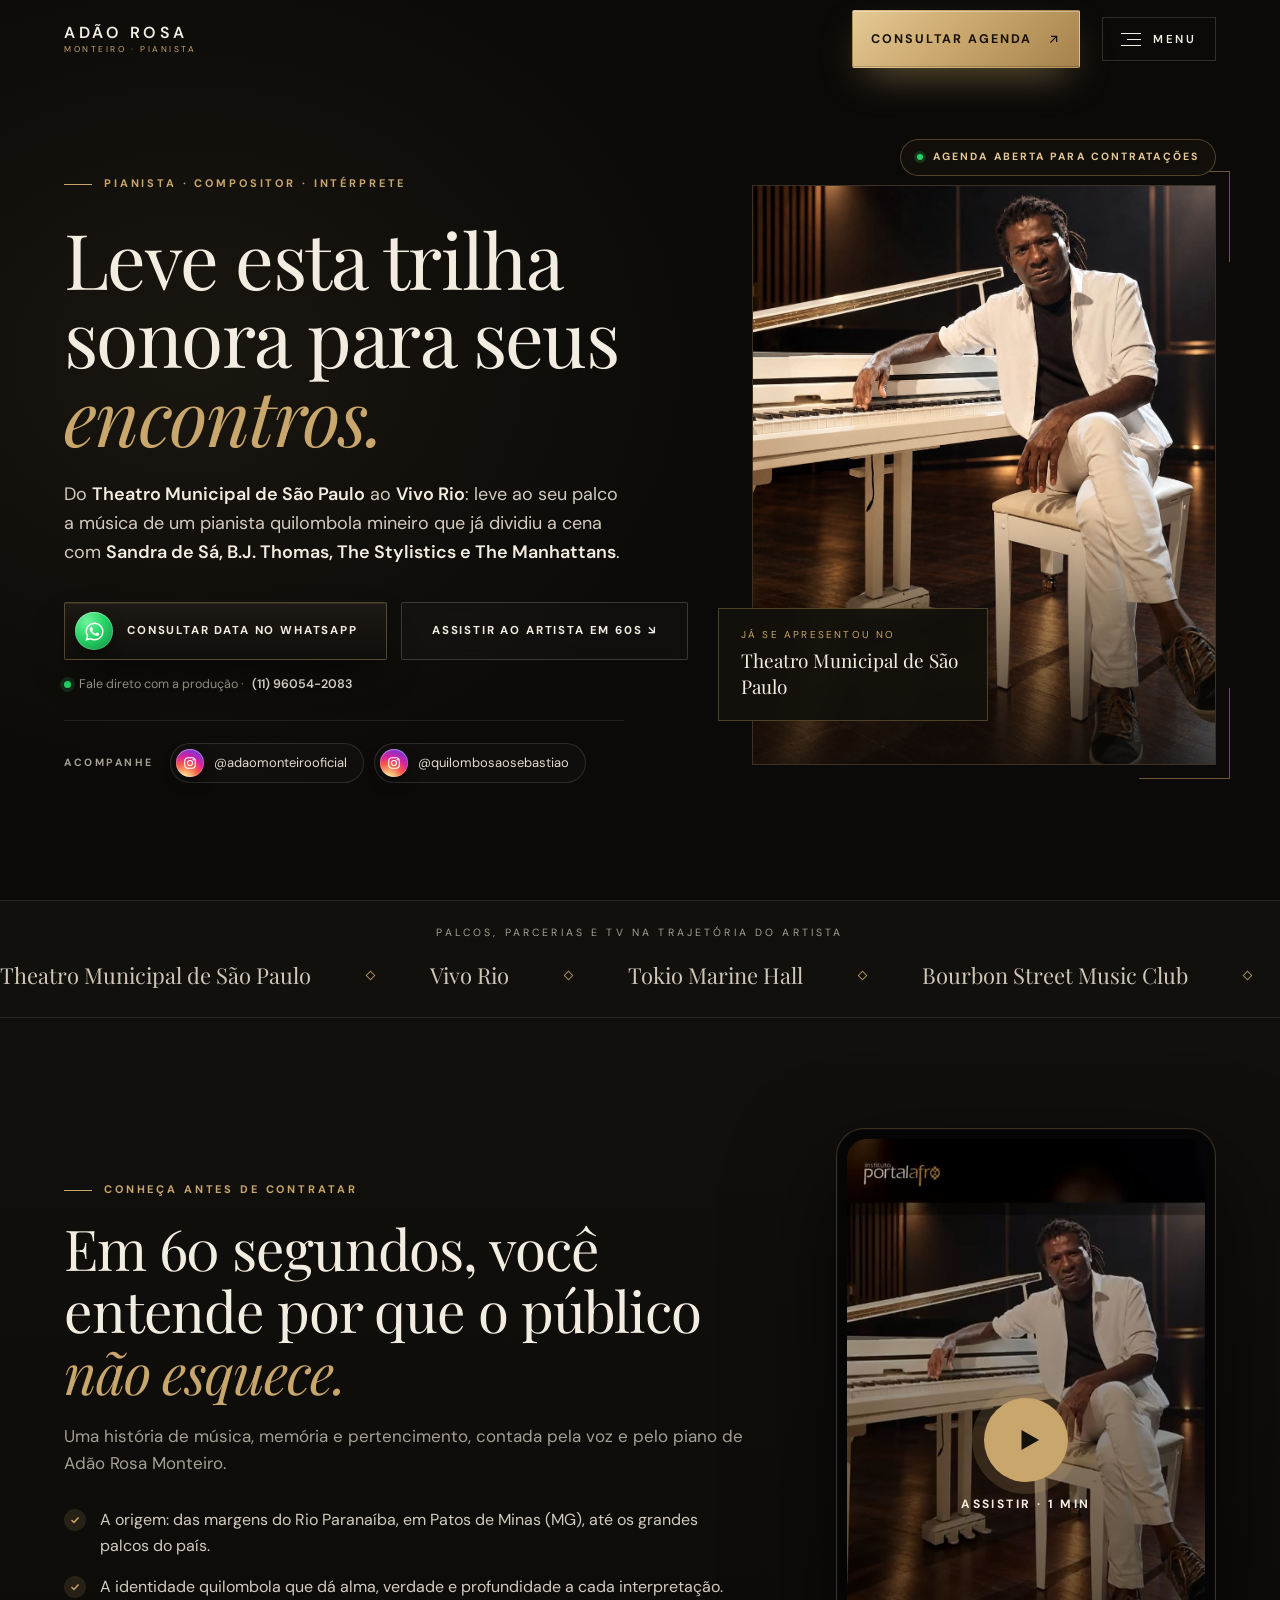
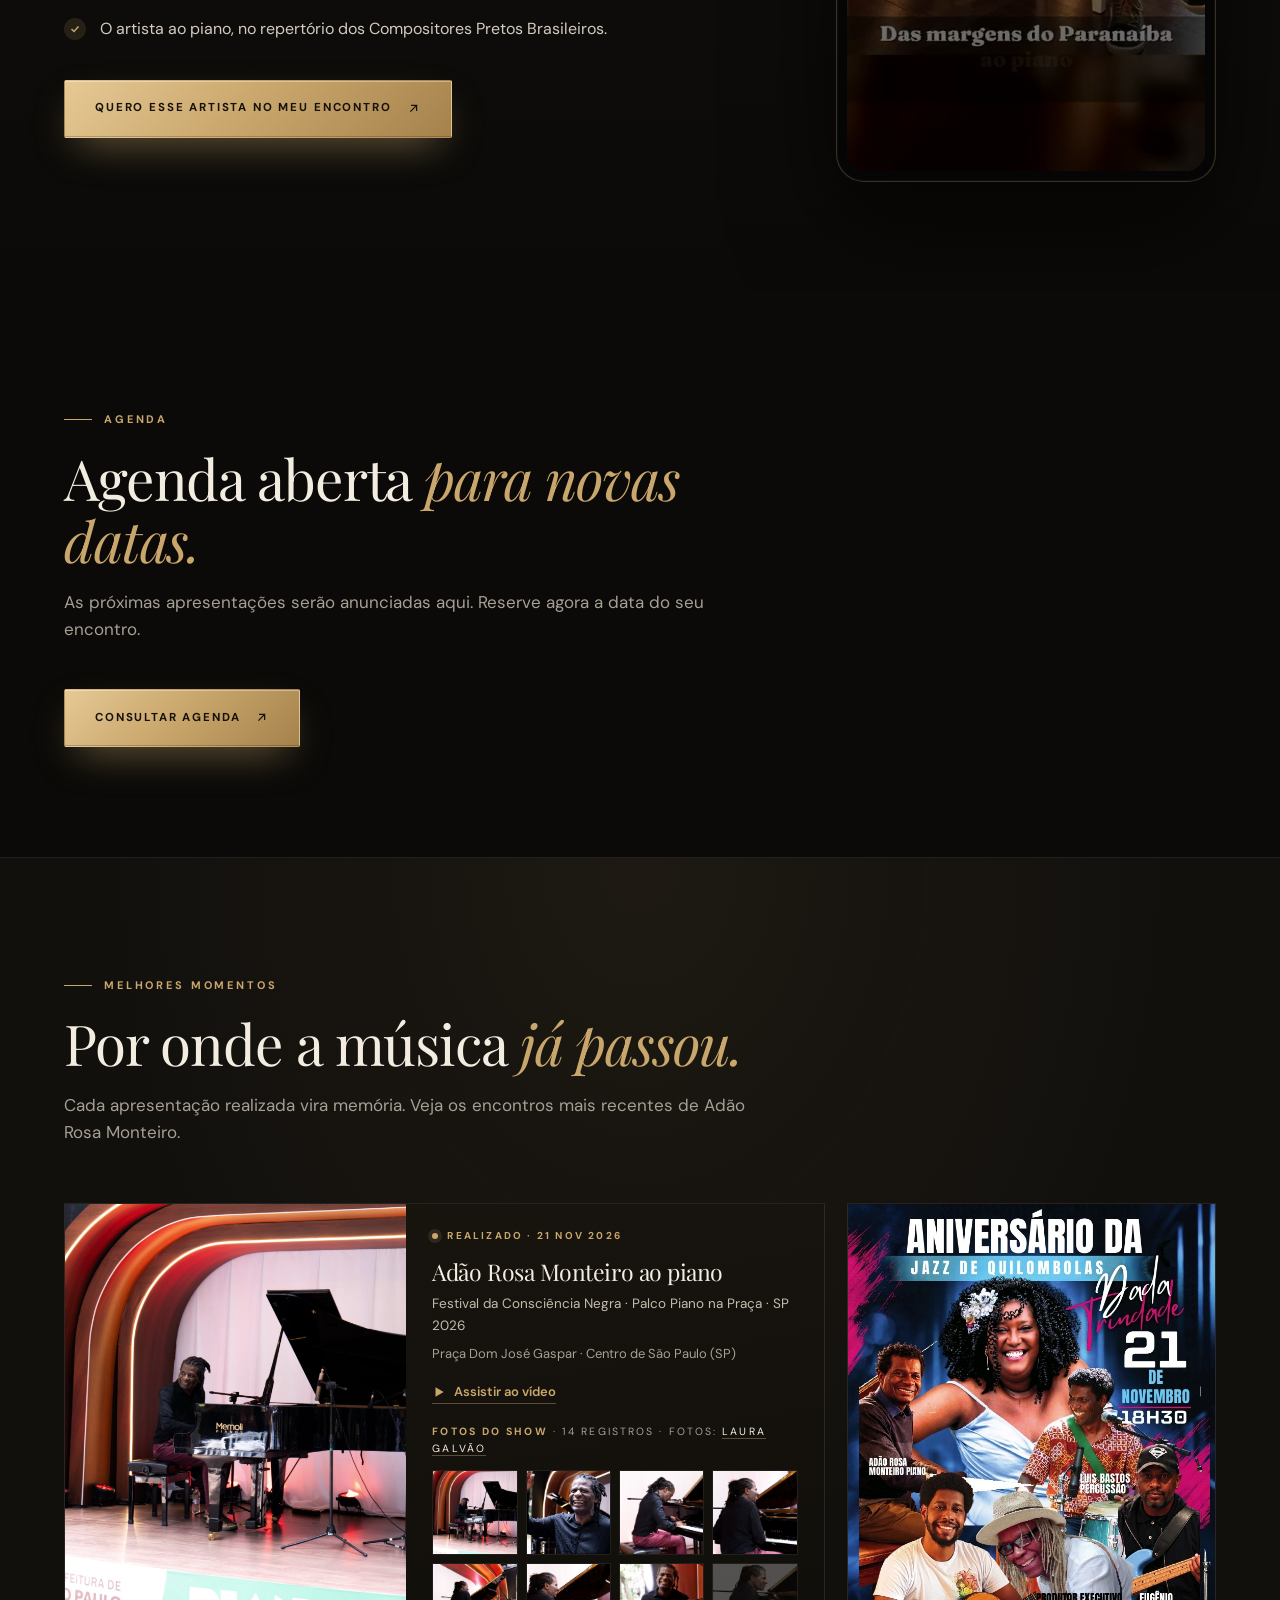
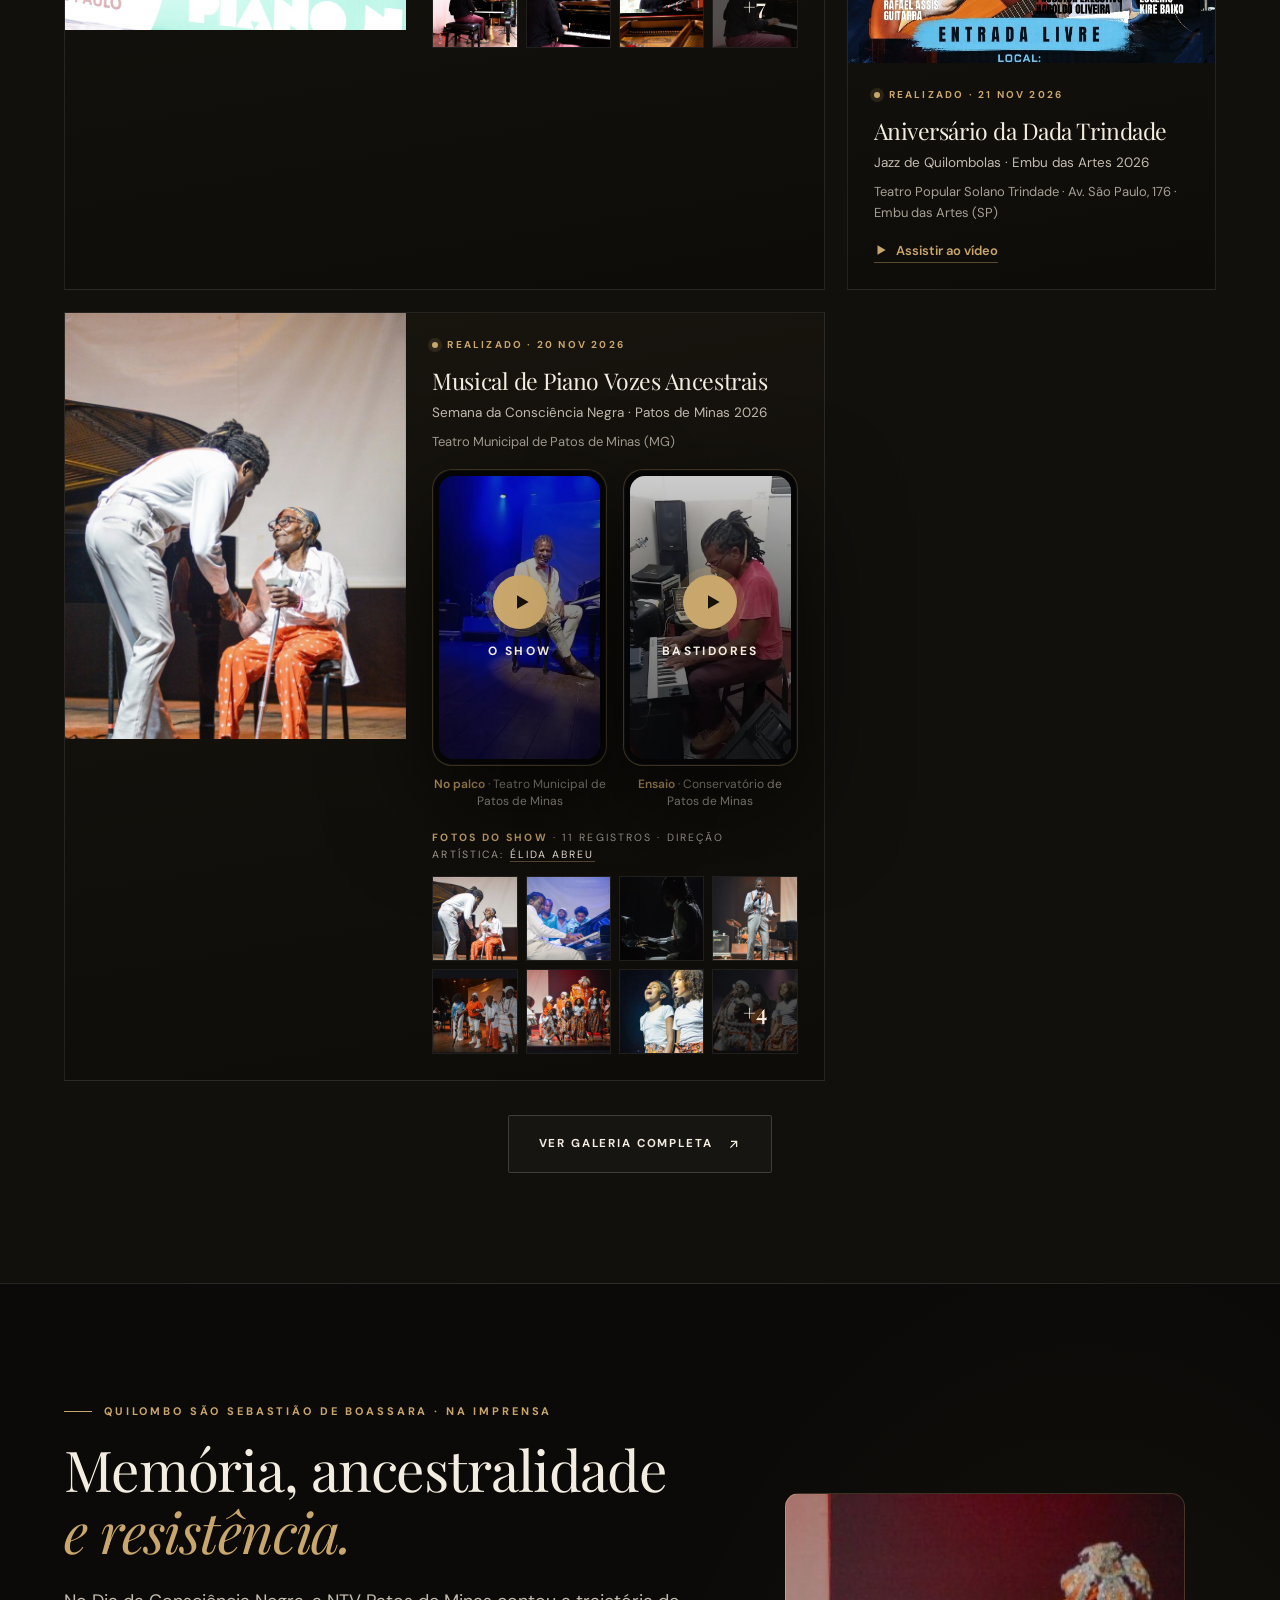
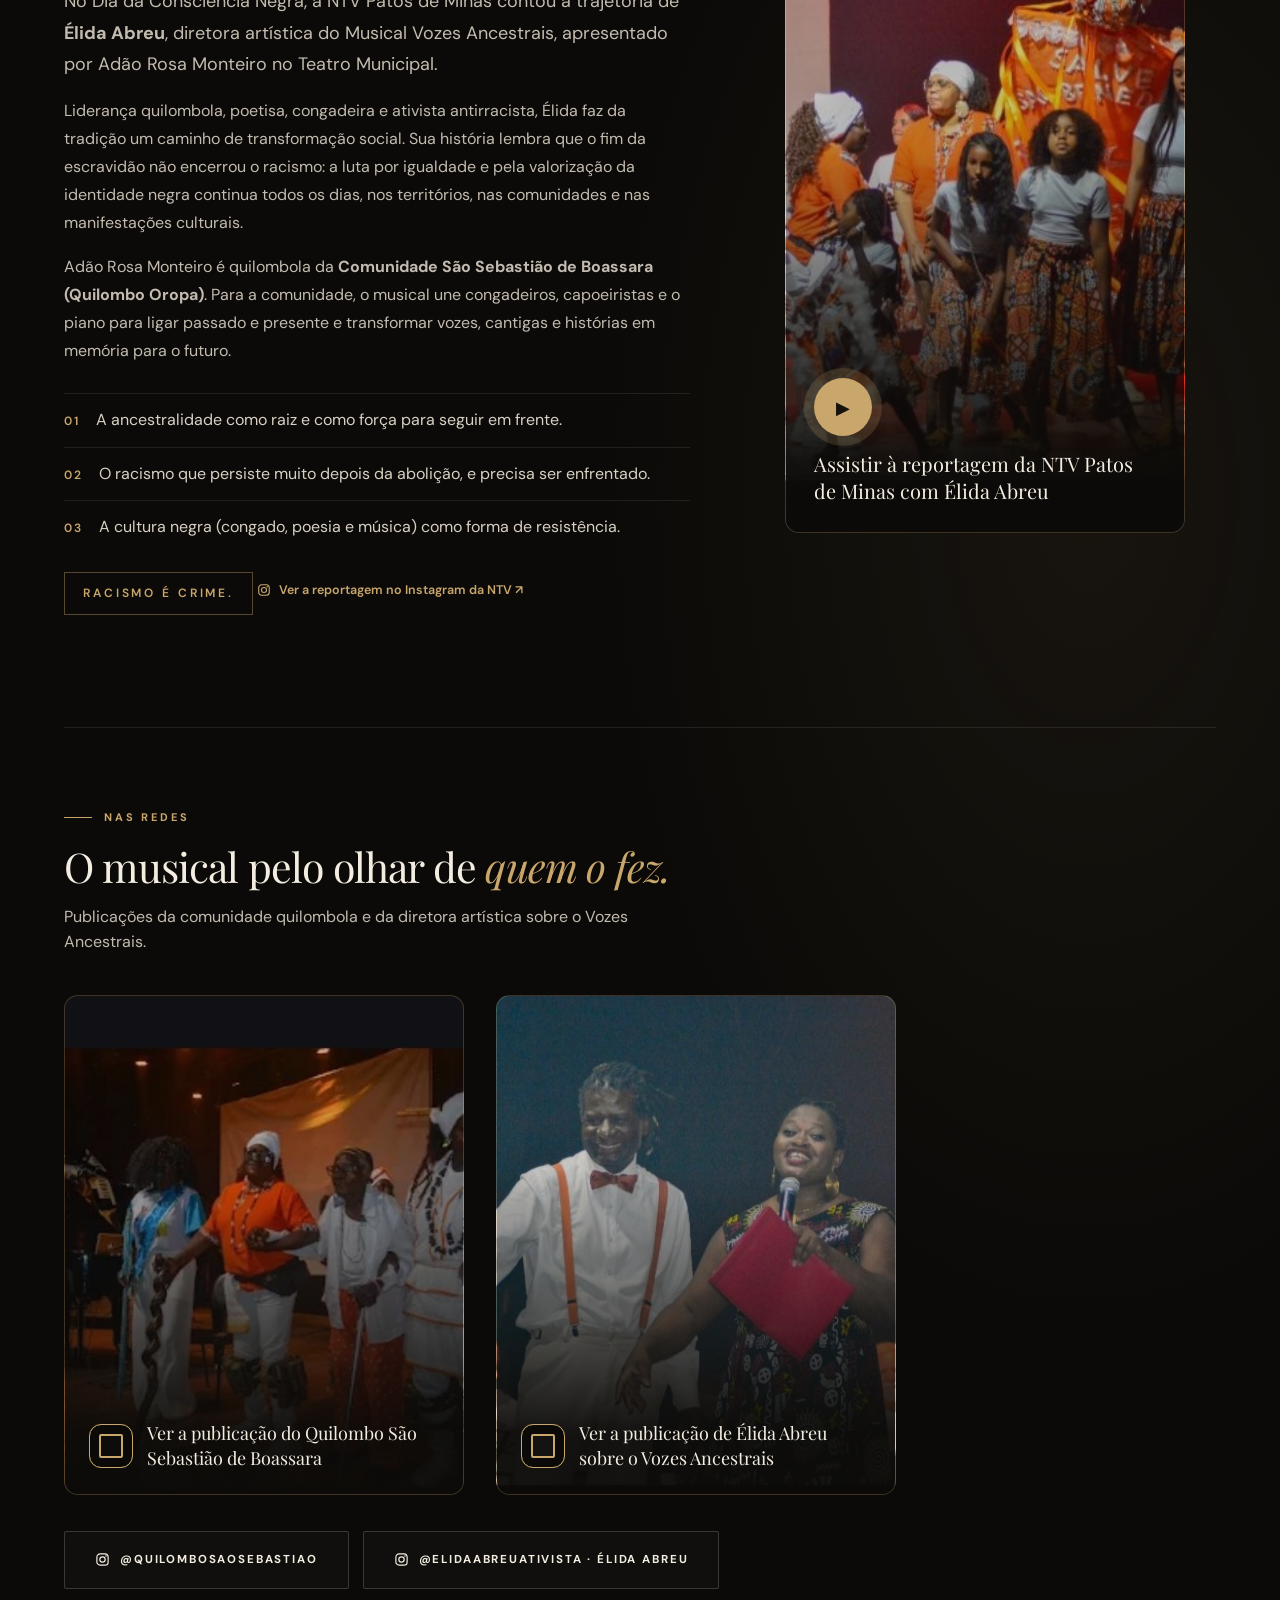
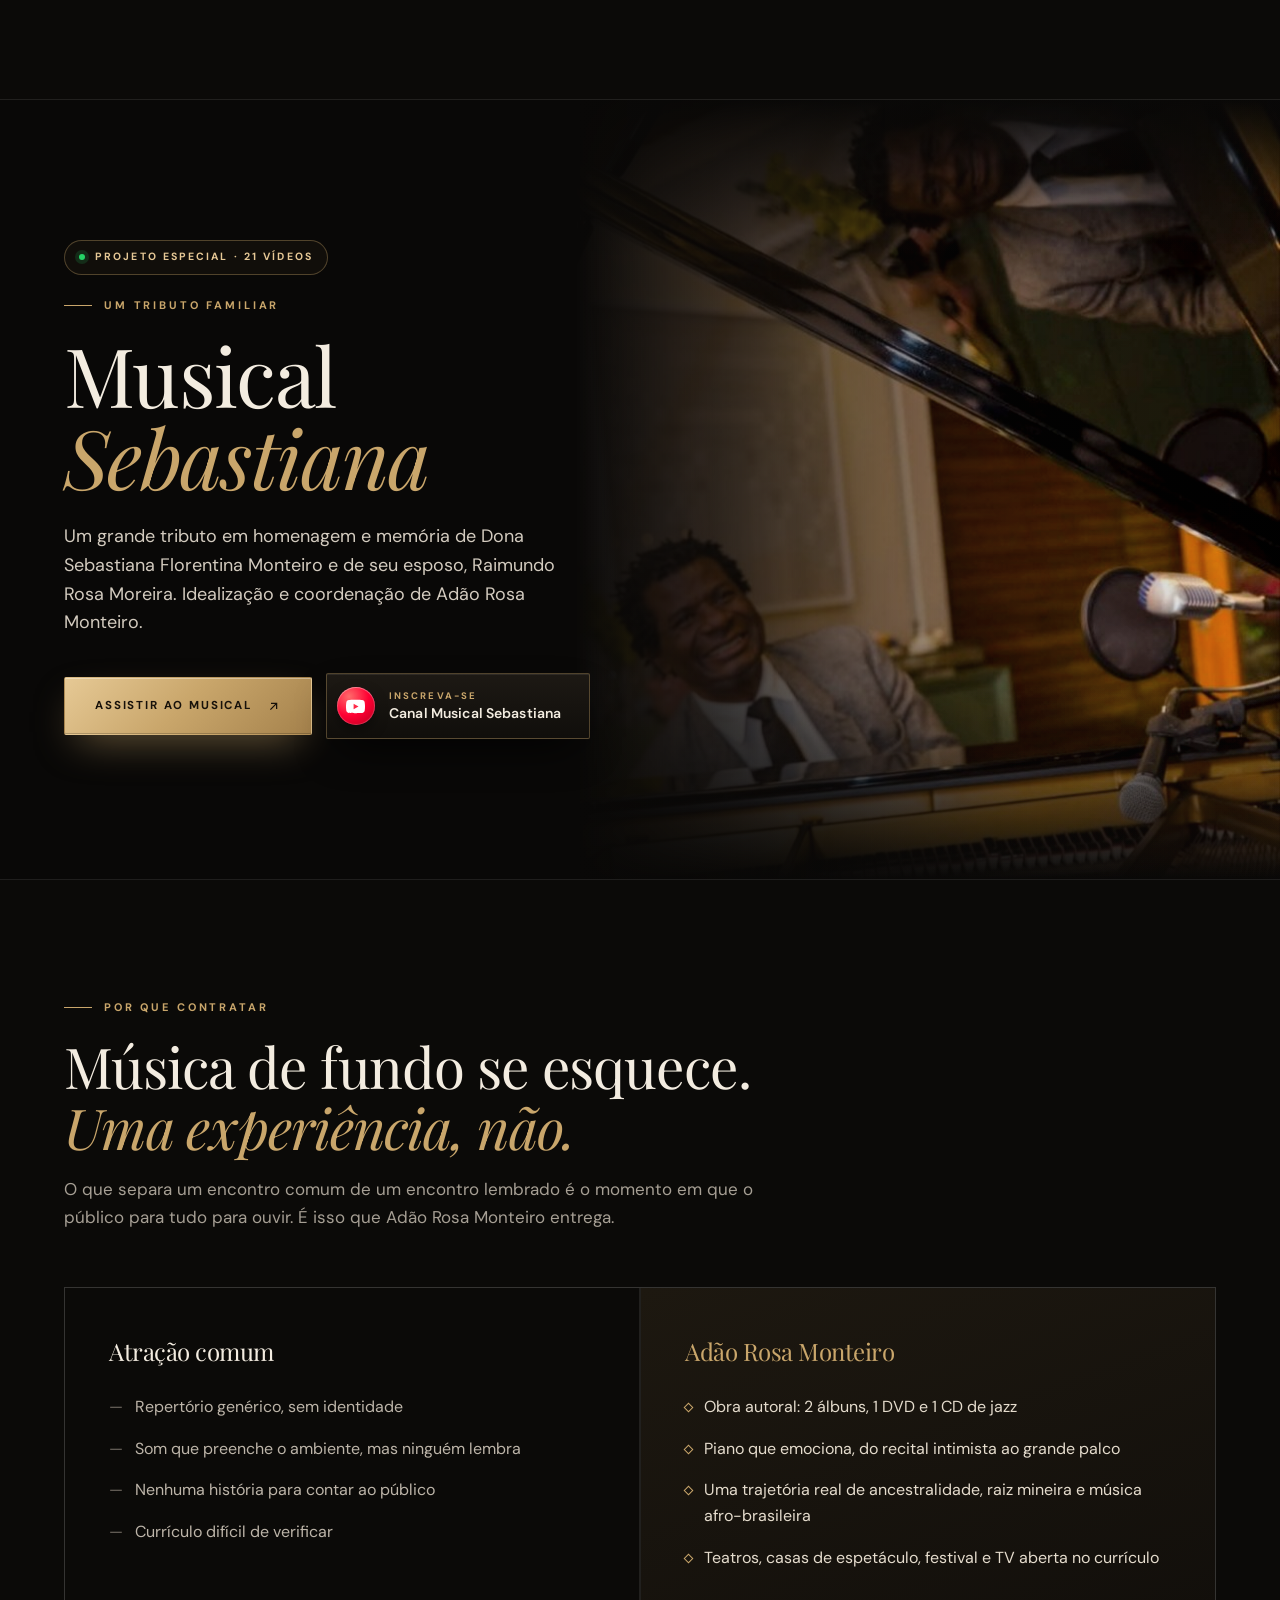
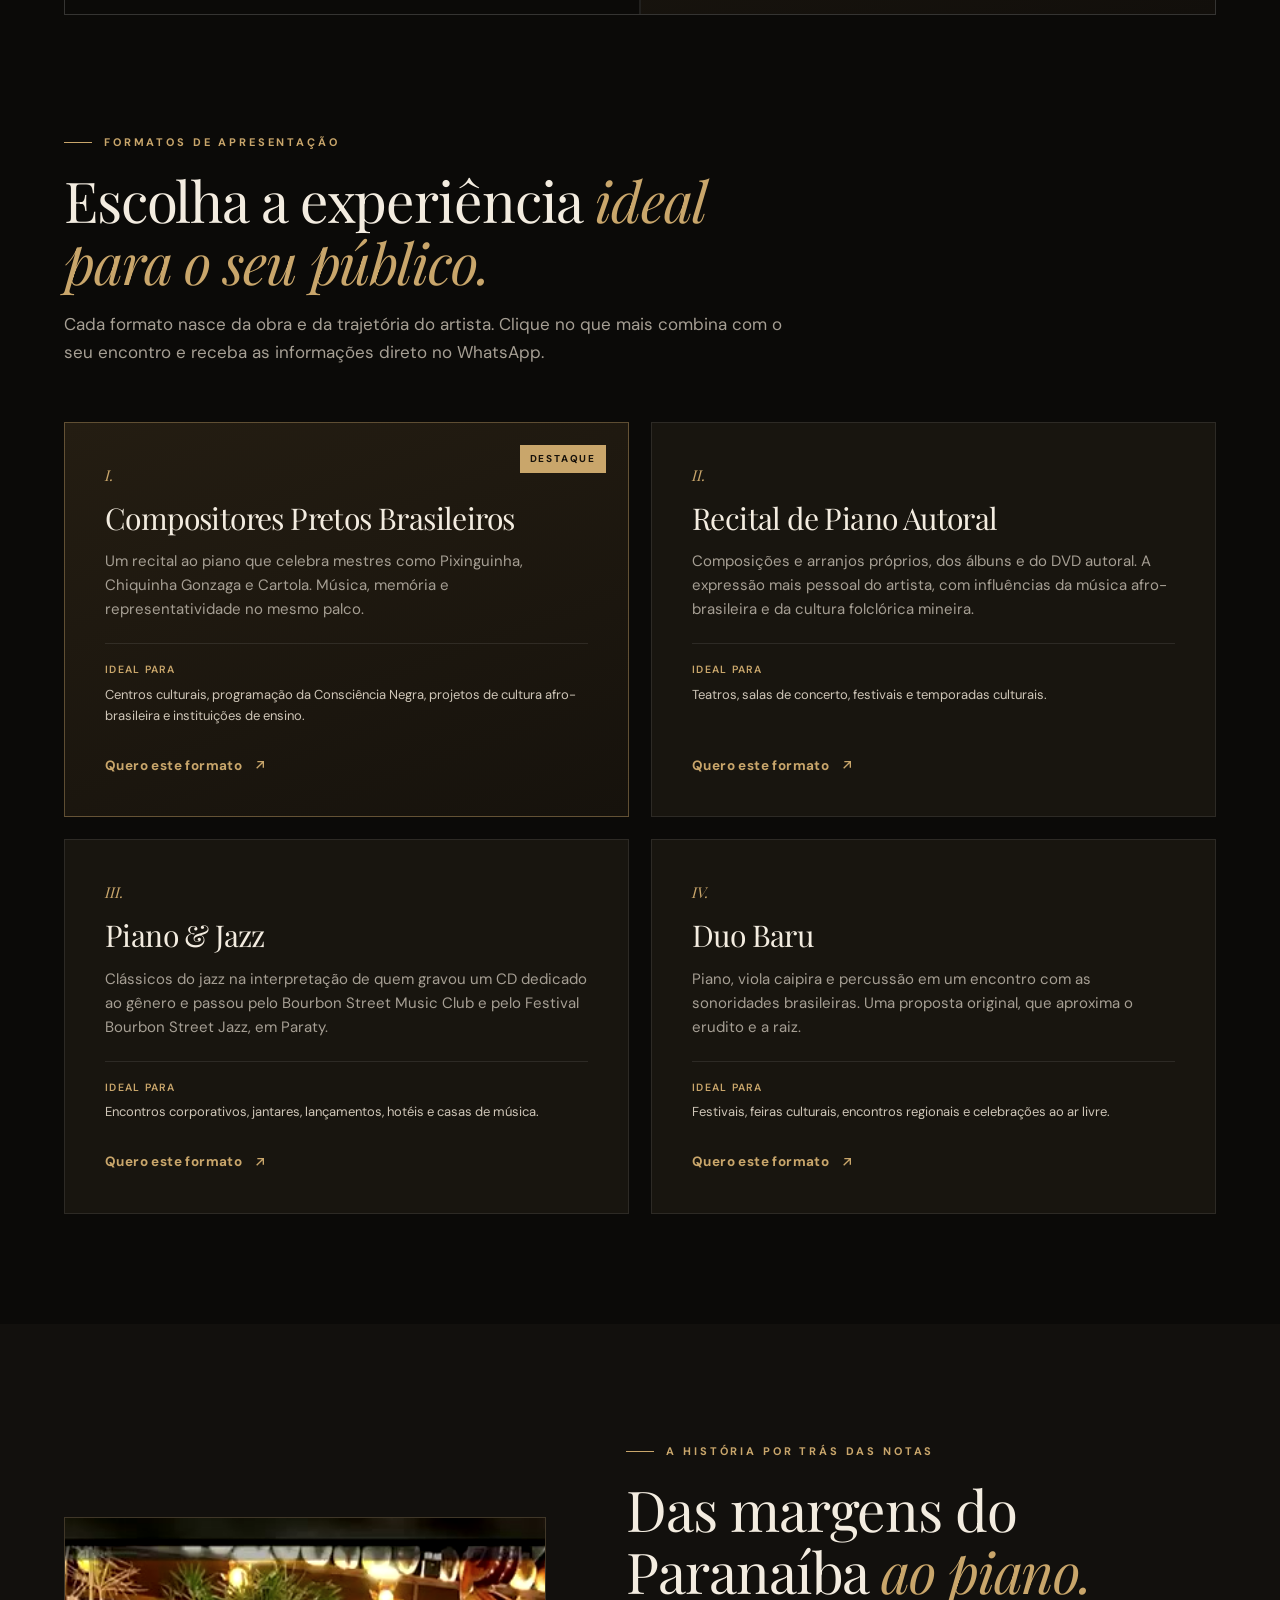
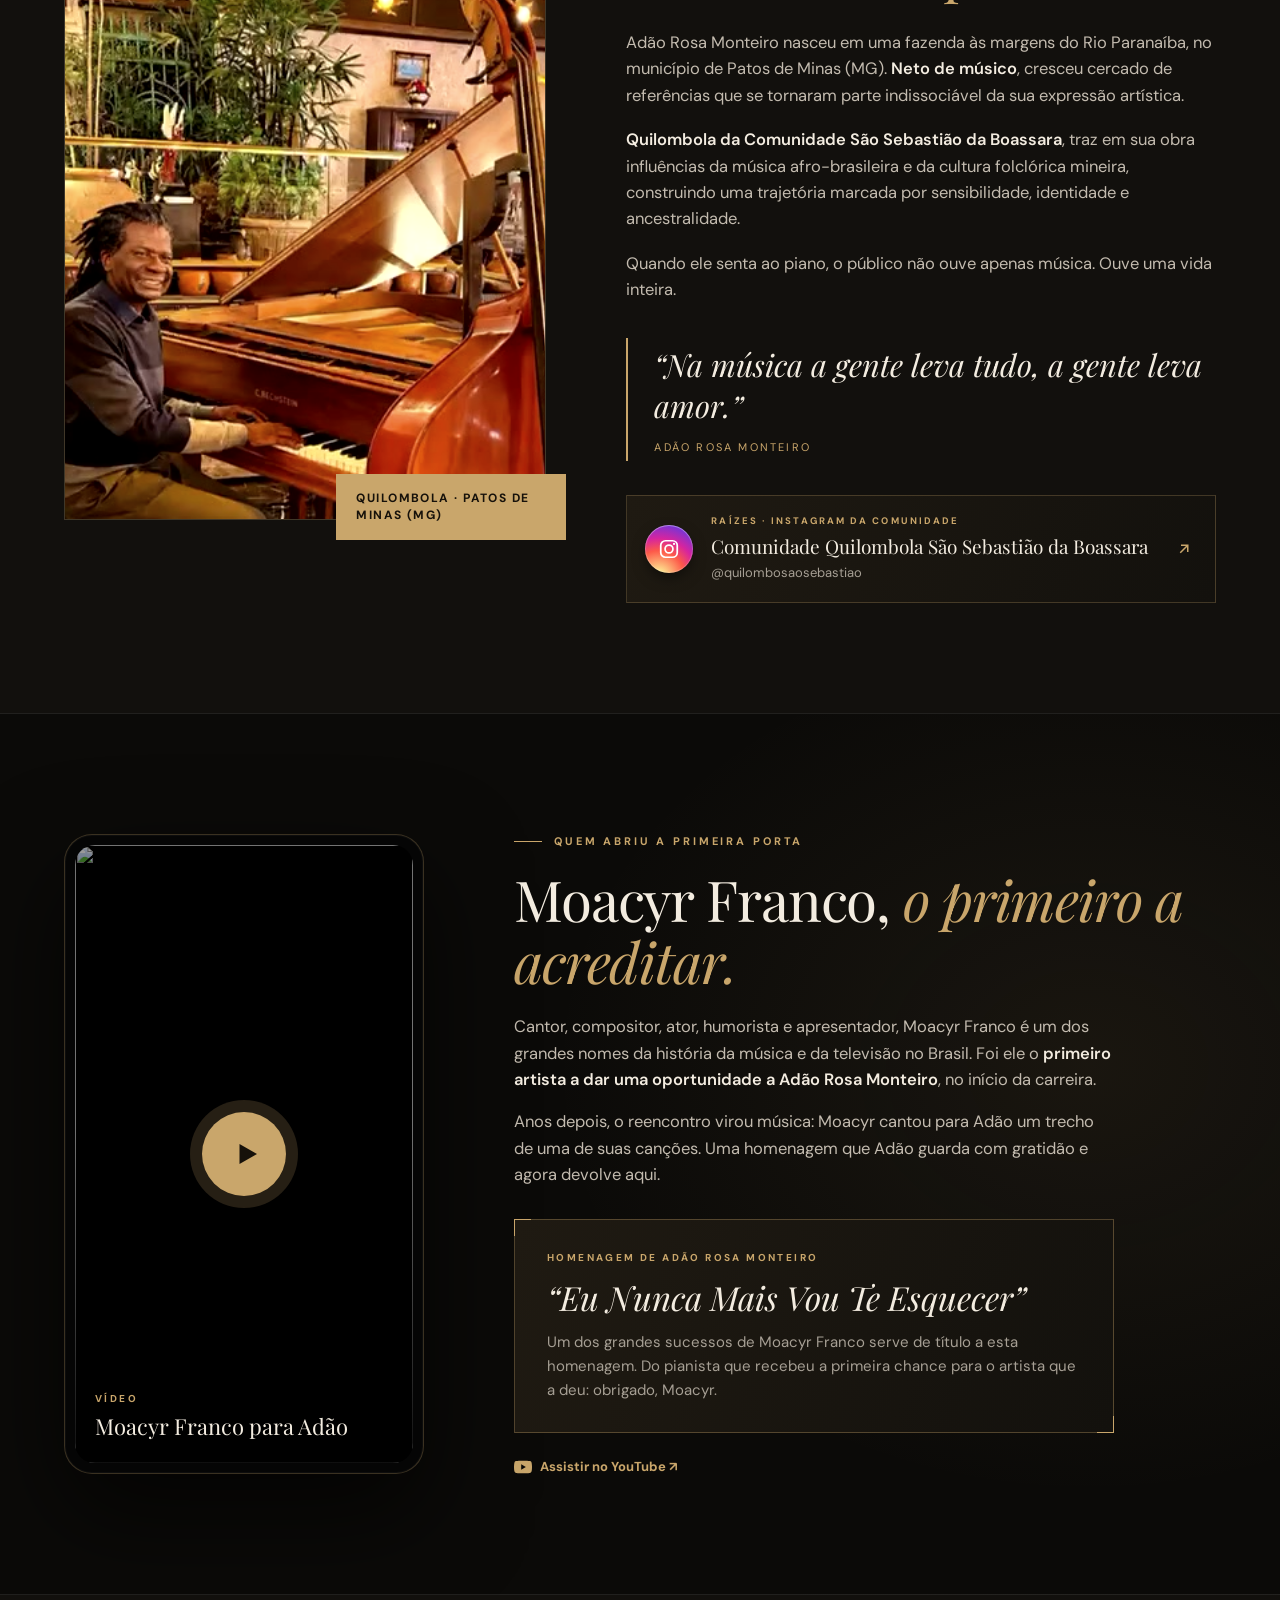
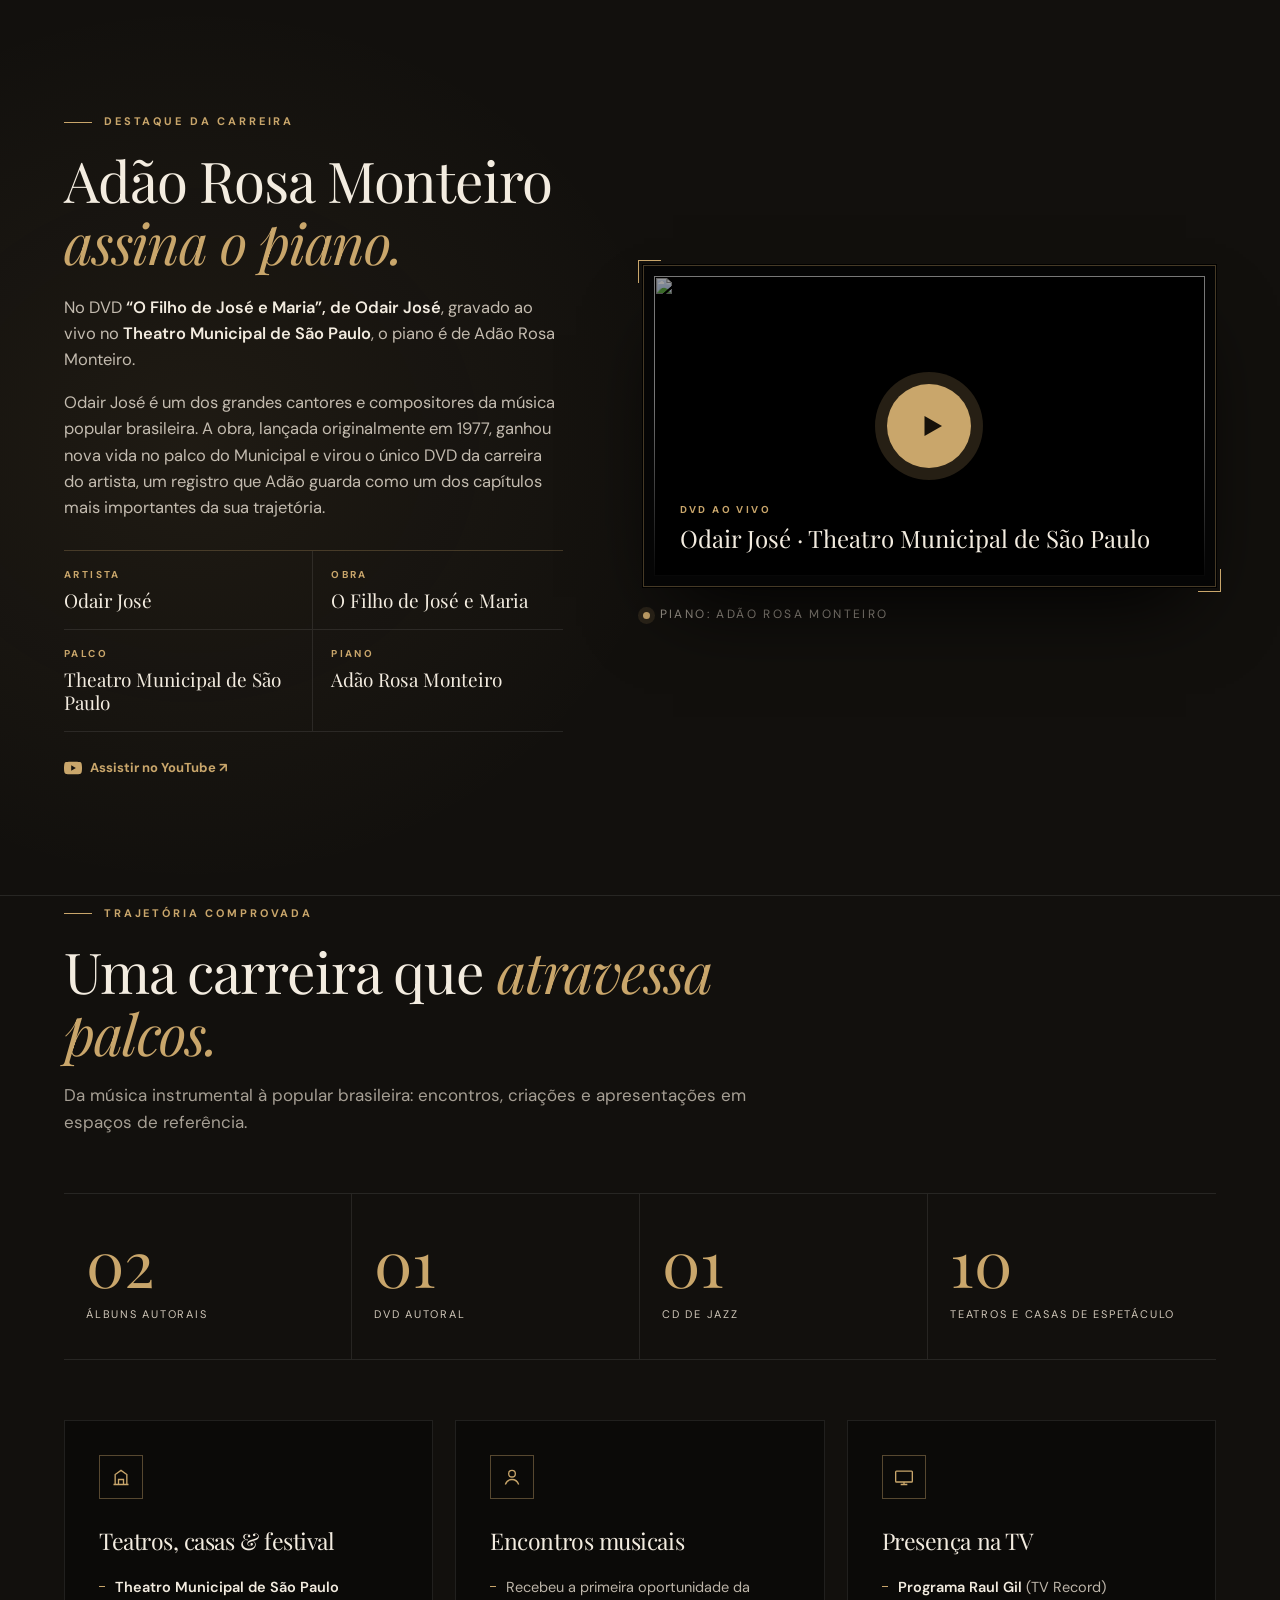
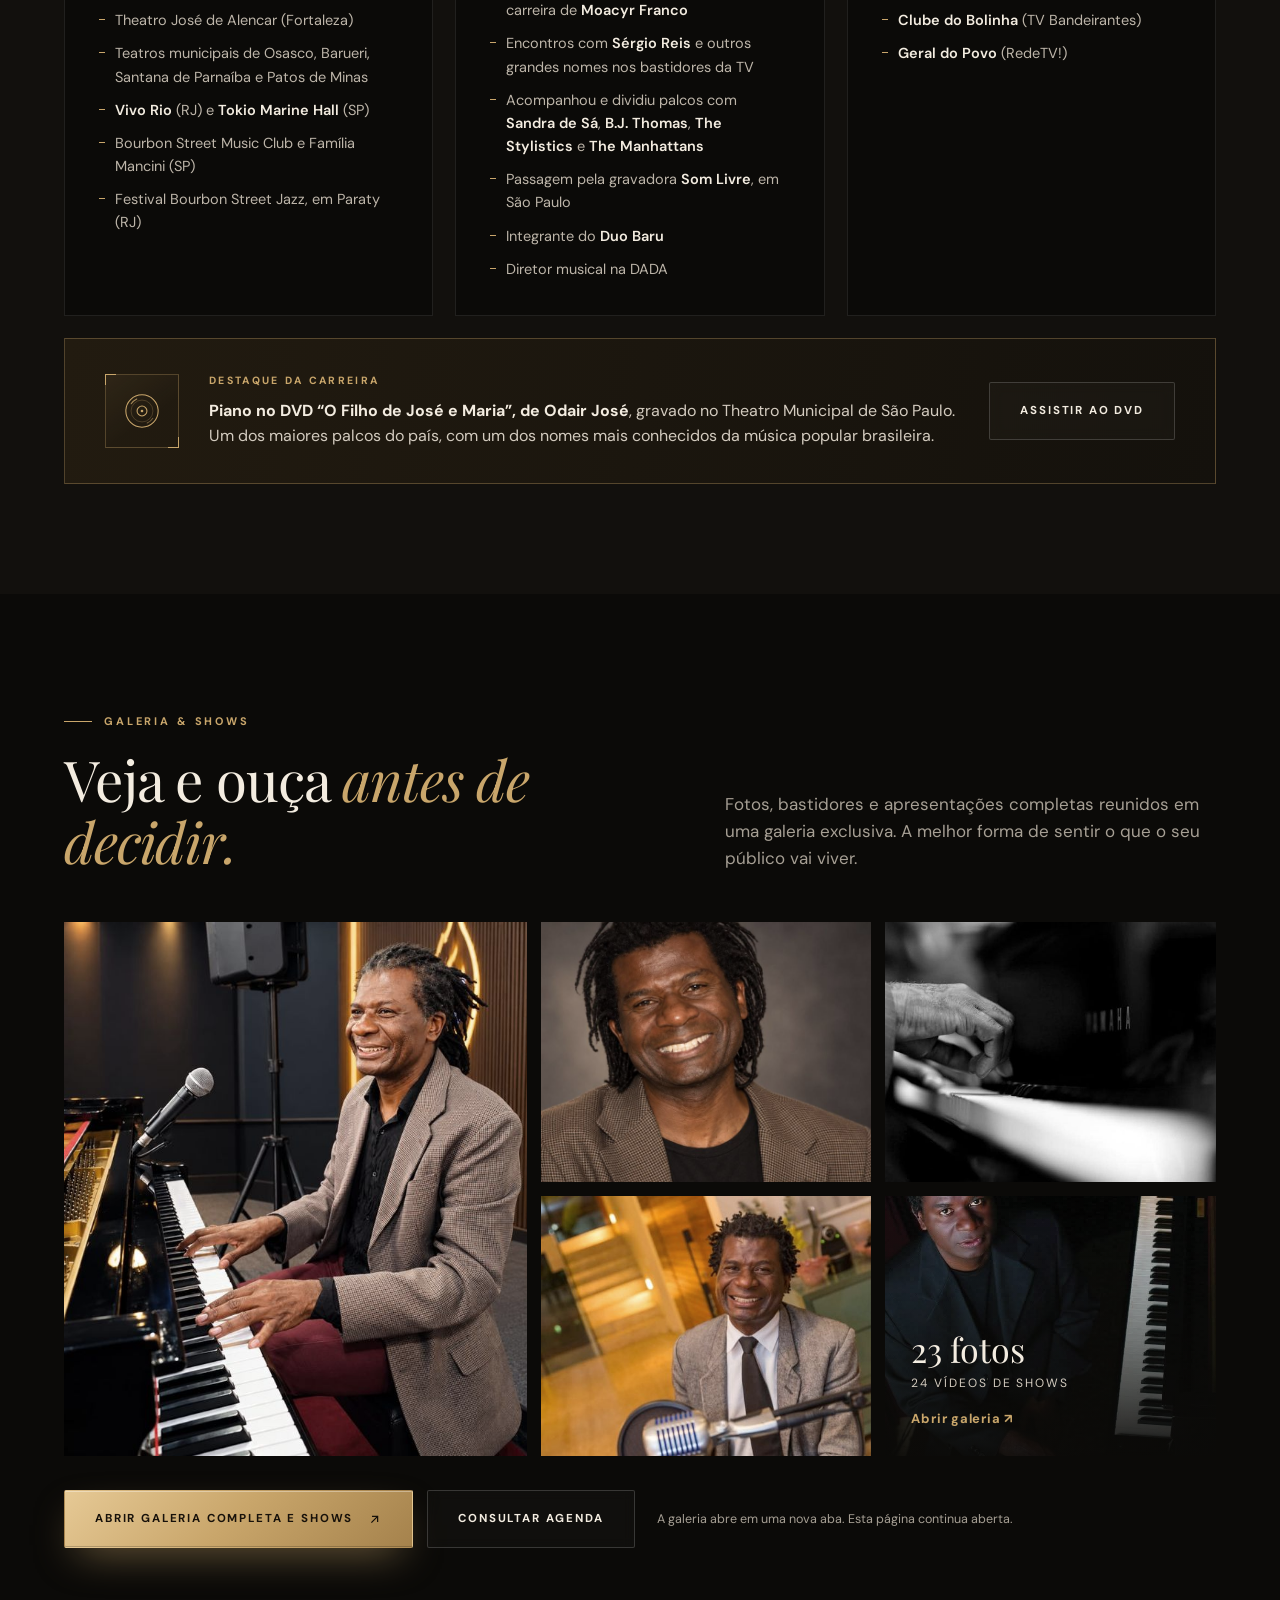
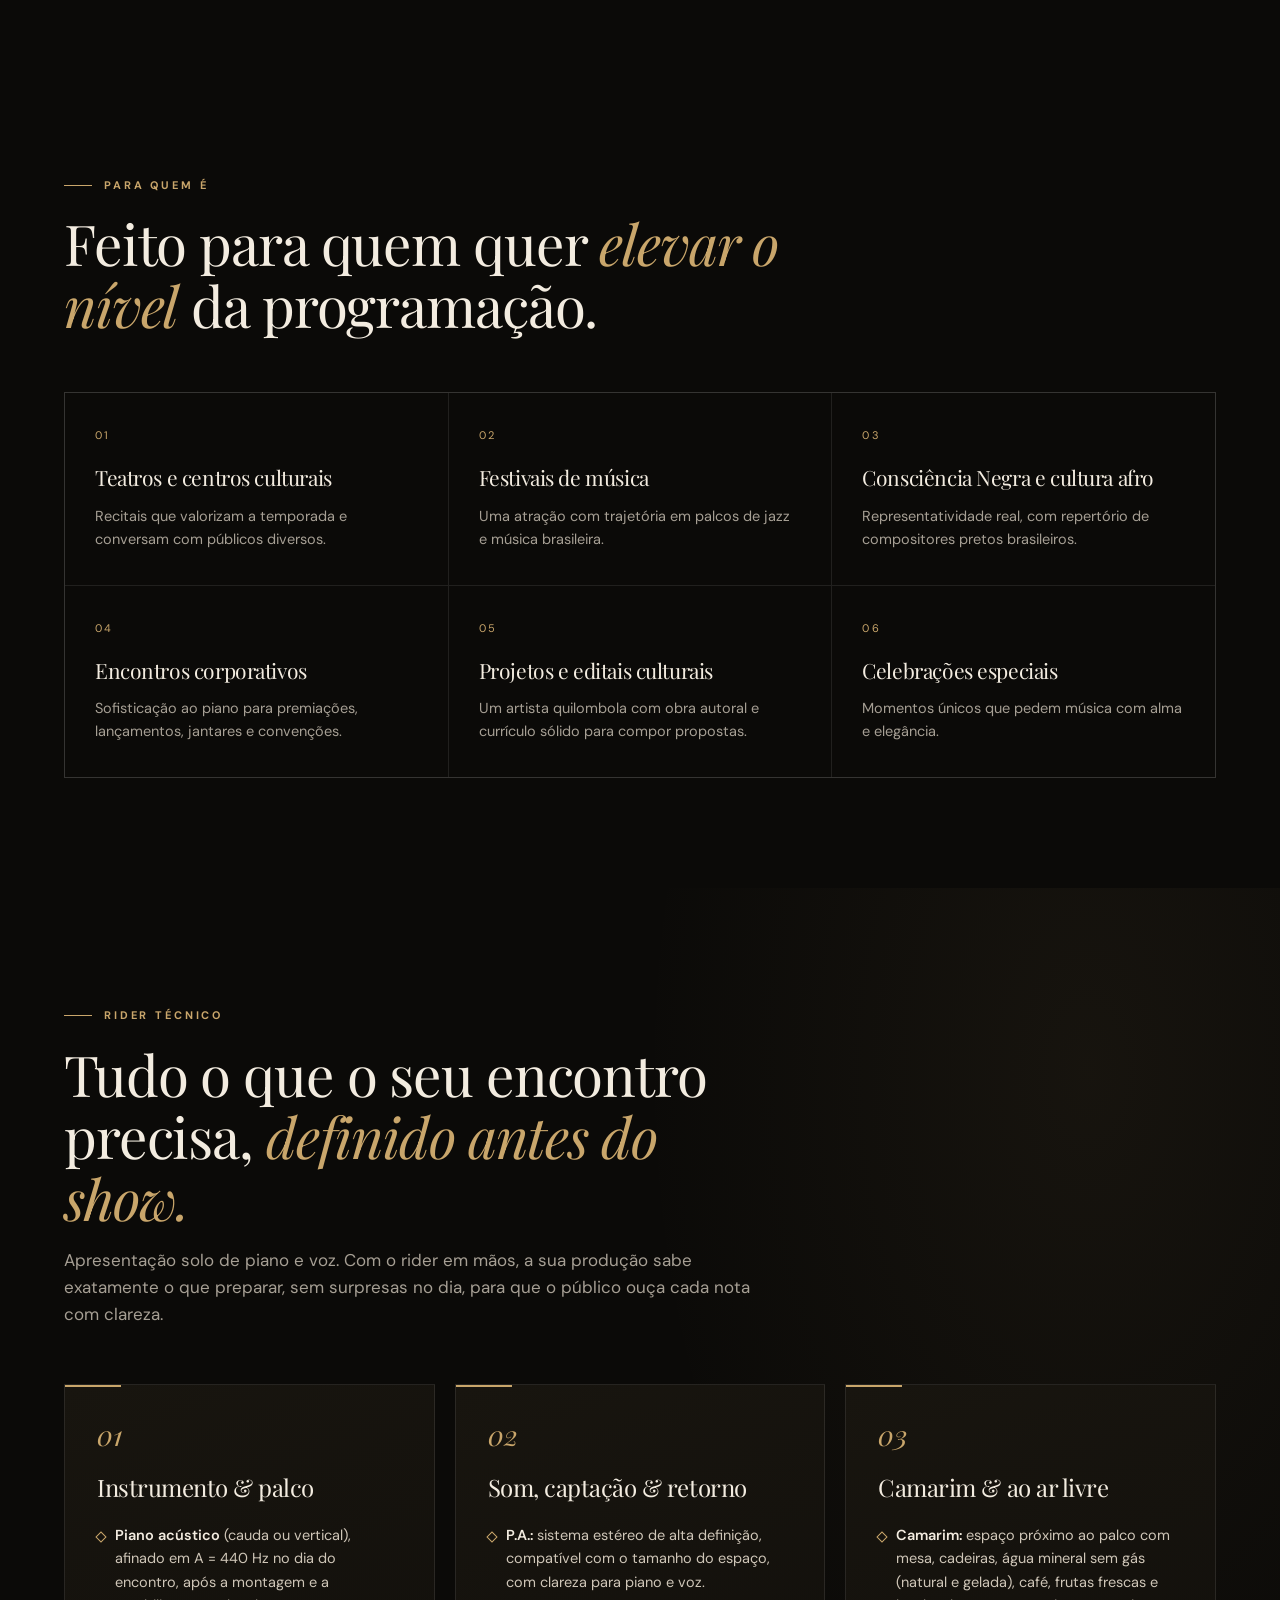
==== commit 6cfea0ca: "Quilombo Boassara: publicações do quilombo e de Élida Abreu, links no menu e créditos Co-Authored-By" ====
--- a/index.html
+++ b/index.html
@@ -17,7 +17,7 @@
 <link rel="preconnect" href="https://fonts.googleapis.com">
 <link rel="preconnect" href="https://fonts.gstatic.com" crossorigin>
 <link href="https://fonts.googleapis.com/css2?family=DM+Sans:opsz,wght@9..40,400;9..40,500;9..40,600;9..40,700&family=Playfair+Display:ital,wght@0,400;0,500;0,600;1,400;1,500&display=swap" rel="stylesheet">
-<link rel="stylesheet" href="styles.css?v=14">
+<link rel="stylesheet" href="styles.css?v=15">
 </head>
 <body>
 
@@ -64,6 +64,7 @@
         <a href="galeria.html">Galeria &amp; Shows</a>
         <a href="musical.html">Musical Sebastiana</a>
         <a href="#momentos" data-desde="2026-11-21T00:00:00-03:00">Melhores momentos</a>
+        <a href="#ancestralidade">Quilombo Boassara</a>
       </div>
     </div>
     <div class="menu-foot">
@@ -189,7 +190,7 @@
           </div>
           <!--fotos:patos-->
           <div class="mom-fotos" data-cap="Vozes Ancestrais · Teatro Municipal de Patos de Minas" data-capa>
-            <p class="mom-fotos-h"><b>Fotos do show</b> · 11 registros · Direção artística: Élida Abreu</p>
+            <p class="mom-fotos-h"><b>Fotos do show</b> · 11 registros · Direção artística: <a href="https://www.instagram.com/elidaabreuativista/" target="_blank" rel="noopener noreferrer">Élida Abreu</a></p>
             <div class="mf-grid">
               <button type="button" class="mf-item" data-src="assets/momentos/patos-2026-01.jpg" aria-label="Ampliar foto 1 de 11"><img src="assets/momentos/patos-2026-01-thumb.jpg" alt="Vozes Ancestrais · Teatro Municipal de Patos de Minas — foto 1 — Adão Rosa Monteiro" loading="lazy"></button>
               <button type="button" class="mf-item" data-src="assets/momentos/patos-2026-02.jpg" aria-label="Ampliar foto 2 de 11"><img src="assets/momentos/patos-2026-02-thumb.jpg" alt="Vozes Ancestrais · Teatro Municipal de Patos de Minas — foto 2 — Adão Rosa Monteiro" loading="lazy"></button>
@@ -307,10 +308,11 @@
 <section class="sec imprensa" id="ancestralidade">
   <div class="wrap imp-grid">
     <div class="imp-text rv">
-      <span class="eyebrow">Na imprensa · NTV Patos de Minas</span>
+      <span class="eyebrow">Quilombo São Sebastião de Boassara · Na imprensa</span>
       <h2>Memória, ancestralidade <em>e resistência.</em></h2>
       <p class="imp-lead">No Dia da Consciência Negra, a NTV Patos de Minas contou a trajetória de <b>Élida Abreu</b>, diretora artística do Musical Vozes Ancestrais, apresentado por Adão Rosa Monteiro no Teatro Municipal.</p>
       <p>Liderança quilombola, poetisa, congadeira e ativista antirracista, Élida faz da tradição um caminho de transformação social. Sua história lembra que o fim da escravidão não encerrou o racismo: a luta por igualdade e pela valorização da identidade negra continua todos os dias, nos territórios, nas comunidades e nas manifestações culturais.</p>
+      <p>Adão Rosa Monteiro é quilombola da <b>Comunidade São Sebastião de Boassara (Quilombo Oropa)</b>. Para a comunidade, o musical une congadeiros, capoeiristas e o piano para ligar passado e presente e transformar vozes, cantigas e histórias em memória para o futuro.</p>
       <ul class="imp-pontos">
         <li><span>01</span>A ancestralidade como raiz e como força para seguir em frente.</li>
         <li><span>02</span>O racismo que persiste muito depois da abolição, e precisa ser enfrentado.</li>
@@ -323,6 +325,29 @@
       <blockquote class="instagram-media" data-instgrm-permalink="https://www.instagram.com/reel/Df99O5MyVWm/" data-instgrm-version="14">
         <a href="https://www.instagram.com/reel/Df99O5MyVWm/" target="_blank" rel="noopener noreferrer">Assistir à reportagem da NTV Patos de Minas com Élida Abreu</a>
       </blockquote>
+    </div>
+  </div>
+  <div class="wrap boa-redes">
+    <div class="boa-head rv">
+      <span class="eyebrow">Nas redes</span>
+      <h3>O musical pelo olhar de <em>quem o fez.</em></h3>
+      <p>Publicações da comunidade quilombola e da diretora artística sobre o Vozes Ancestrais.</p>
+    </div>
+    <div class="boa-posts rv">
+        <div class="boa-post">
+          <blockquote class="instagram-media" data-instgrm-permalink="https://www.instagram.com/p/Df08Xu8lMvz/" data-instgrm-version="14" style="background-image:url(assets/momentos/patos-2026-05.jpg)">
+            <a href="https://www.instagram.com/p/Df08Xu8lMvz/" target="_blank" rel="noopener noreferrer">Ver a publicação do Quilombo São Sebastião de Boassara</a>
+          </blockquote>
+        </div>
+        <div class="boa-post">
+          <blockquote class="instagram-media" data-instgrm-permalink="https://www.instagram.com/p/DgBKcnAANxy/" data-instgrm-version="14" style="background-image:url(assets/momentos/patos-2026-11.jpg)">
+            <a href="https://www.instagram.com/p/DgBKcnAANxy/" target="_blank" rel="noopener noreferrer">Ver a publicação de Élida Abreu sobre o Vozes Ancestrais</a>
+          </blockquote>
+        </div>
+    </div>
+    <div class="boa-follow rv">
+      <a class="btn btn-ghost" href="https://www.instagram.com/quilombosaosebastiao/" target="_blank" rel="noopener noreferrer"><svg width="16" height="16"><use href="#ig"/></svg> @quilombosaosebastiao</a>
+      <a class="btn btn-ghost" href="https://www.instagram.com/elidaabreuativista/" target="_blank" rel="noopener noreferrer"><svg width="16" height="16"><use href="#ig"/></svg> @elidaabreuativista · Élida Abreu</a>
     </div>
   </div>
 </section>
@@ -786,6 +811,6 @@
   </figure>
   <button class="lb-nav lb-next" aria-label="Próxima foto">›</button>
 </div>
-<script src="script.js?v=9"></script>
+<script src="script.js?v=10"></script>
 </body>
 </html>
--- a/styles.css
+++ b/styles.css
@@ -892,3 +892,17 @@
 .imp-video blockquote>a{position:relative;display:flex;flex-direction:column;gap:14px;padding:28px;color:var(--cream);font:400 20px/1.35 var(--serif)}
 .imp-video blockquote>a::before{content:"▶";display:grid;place-items:center;width:58px;height:58px;border-radius:50%;background:var(--gold);color:#16110a;font-size:18px;box-shadow:0 0 0 10px #c9a66b30}
 @media(max-width:980px){.imp-grid{grid-template-columns:1fr;gap:40px}}
+.boa-redes{margin-top:96px;padding-top:72px;border-top:1px solid var(--line)}
+.boa-head{max-width:640px;margin-bottom:40px}
+.boa-head h3{font-size:clamp(1.8rem,3.2vw,2.6rem);line-height:1.15;margin:16px 0 14px}
+.boa-head h3 em{color:var(--gold)}
+.boa-head p{color:#c3bbaf;margin:0}
+.boa-posts{display:grid;grid-template-columns:repeat(2,minmax(0,400px));gap:32px;justify-content:start}
+.boa-post .instagram-media{margin:0!important;min-width:0!important;width:100%!important;max-width:400px!important;border-radius:14px!important;overflow:hidden}
+.boa-post blockquote{position:relative;aspect-ratio:4/5;display:flex;align-items:flex-end;border:1px solid #c9a66b40;background:#0e0c09 center/cover no-repeat}
+.boa-post blockquote::before{content:"";position:absolute;inset:0;background:linear-gradient(0deg,#0b0a08f2 12%,#0b0a0833 65%)}
+.boa-post blockquote>a{position:relative;display:flex;align-items:center;gap:14px;padding:24px;color:var(--cream);font:400 18px/1.35 var(--serif)}
+.boa-post blockquote>a::before{content:"";flex:none;width:42px;height:42px;border-radius:12px;border:1.5px solid var(--gold);box-shadow:inset 0 0 0 9px #0b0a08,inset 0 0 0 11px var(--gold)}
+.boa-follow{display:flex;flex-wrap:wrap;gap:14px;margin-top:36px}
+.boa-follow .btn{display:inline-flex;align-items:center;gap:10px}
+@media(max-width:860px){.boa-posts{grid-template-columns:1fr;justify-items:center}.boa-redes{margin-top:64px;padding-top:56px}}
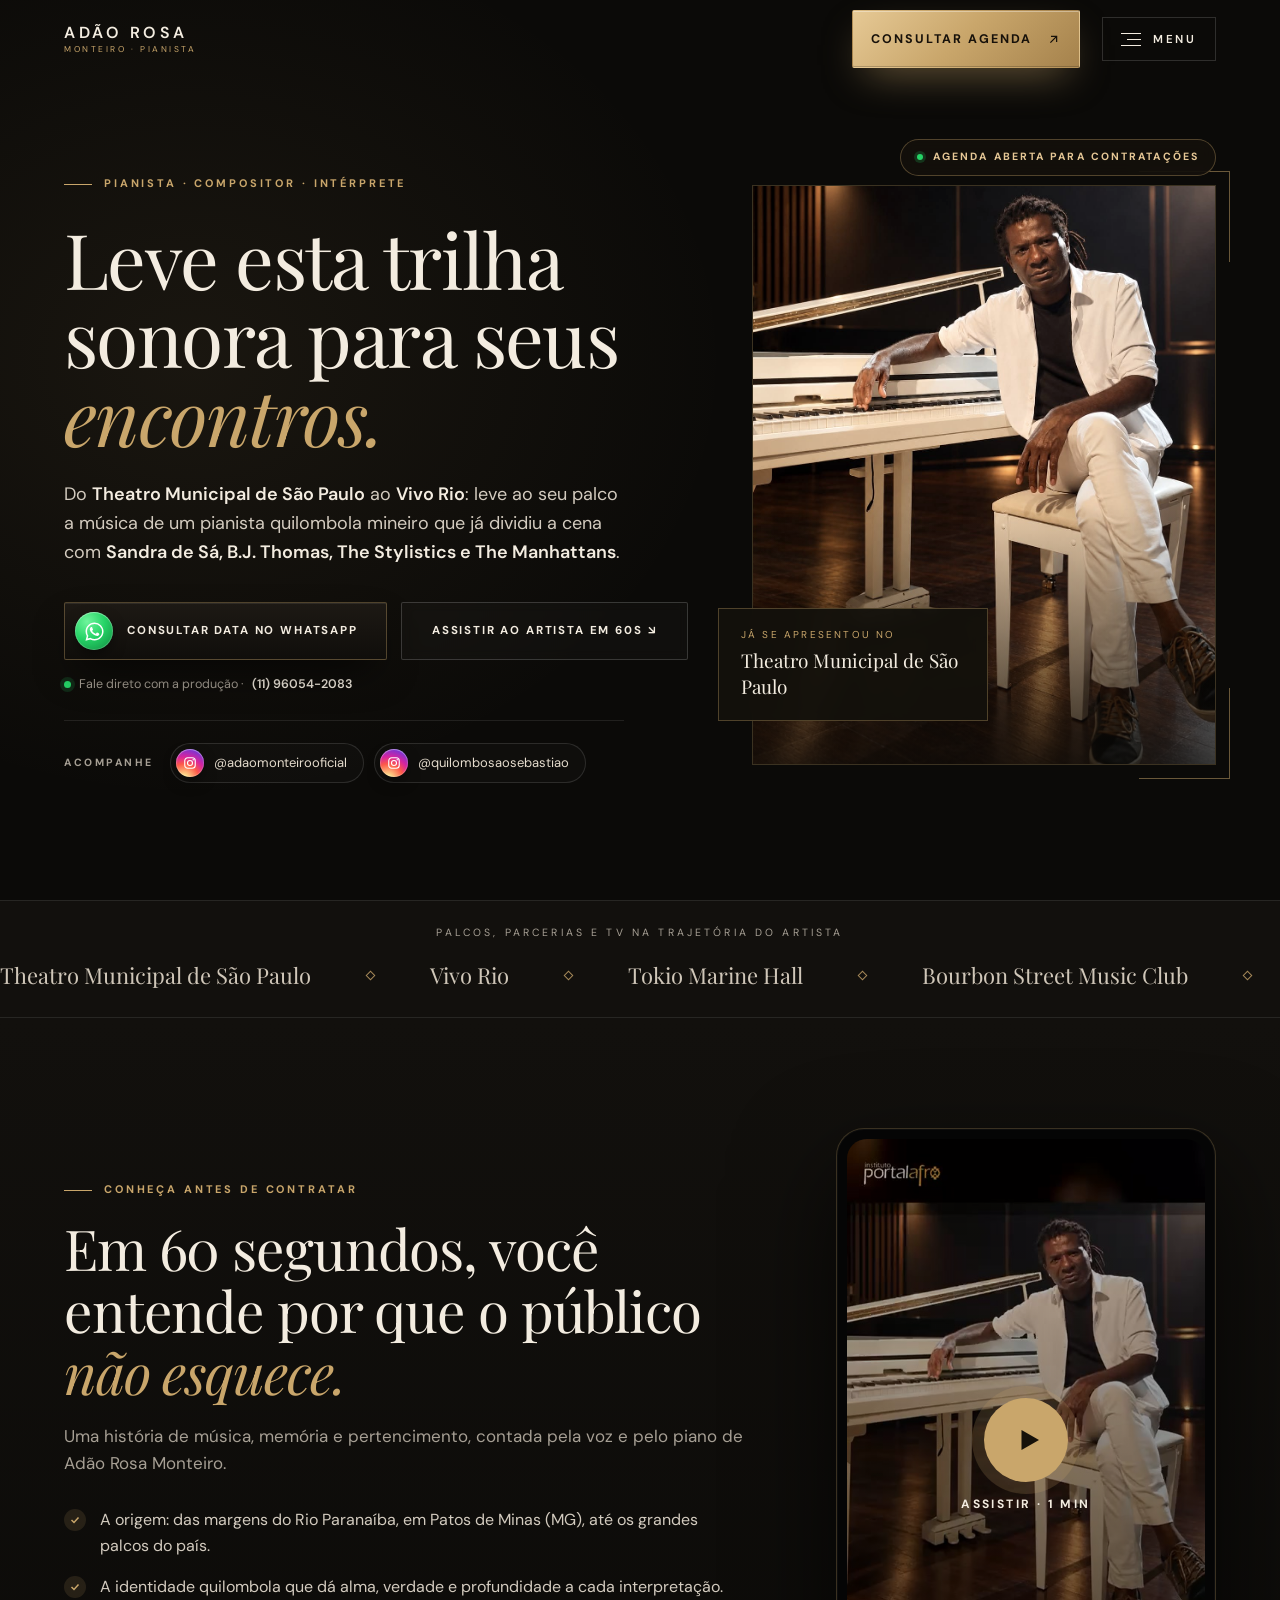
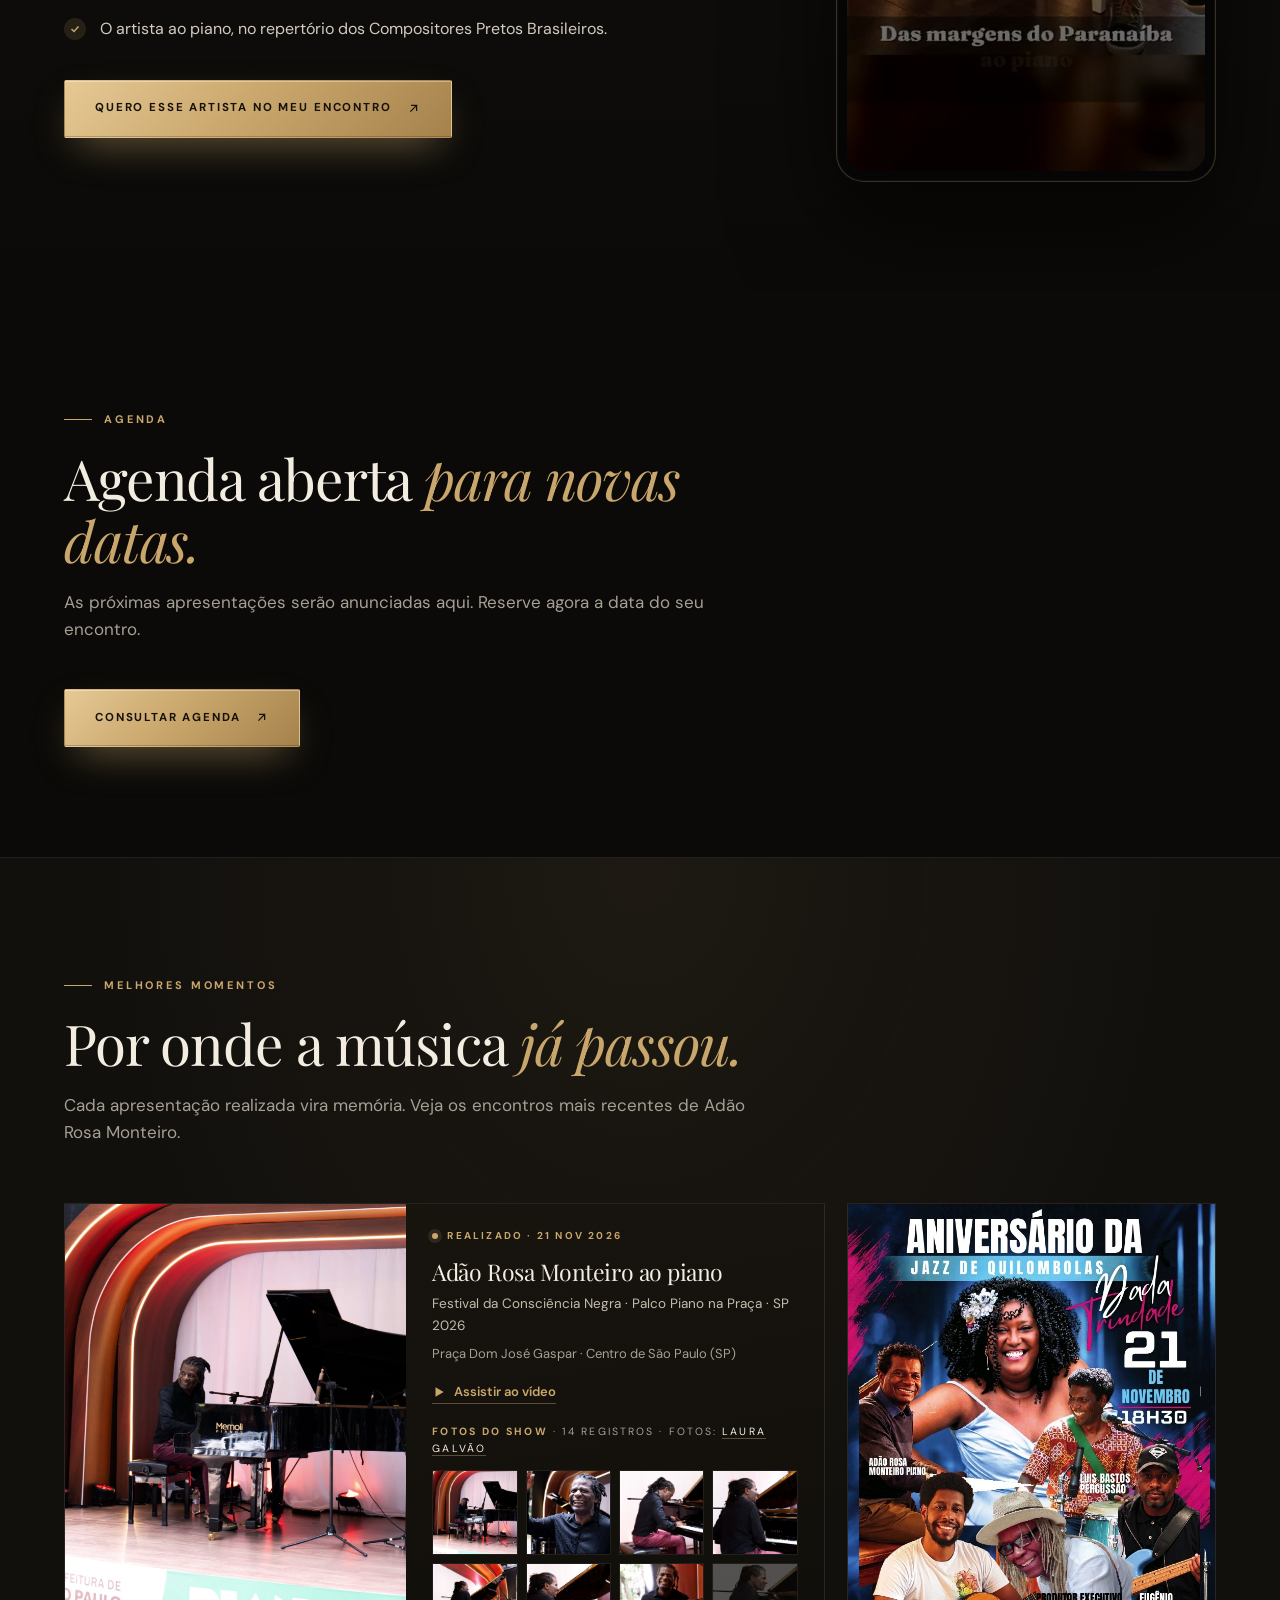
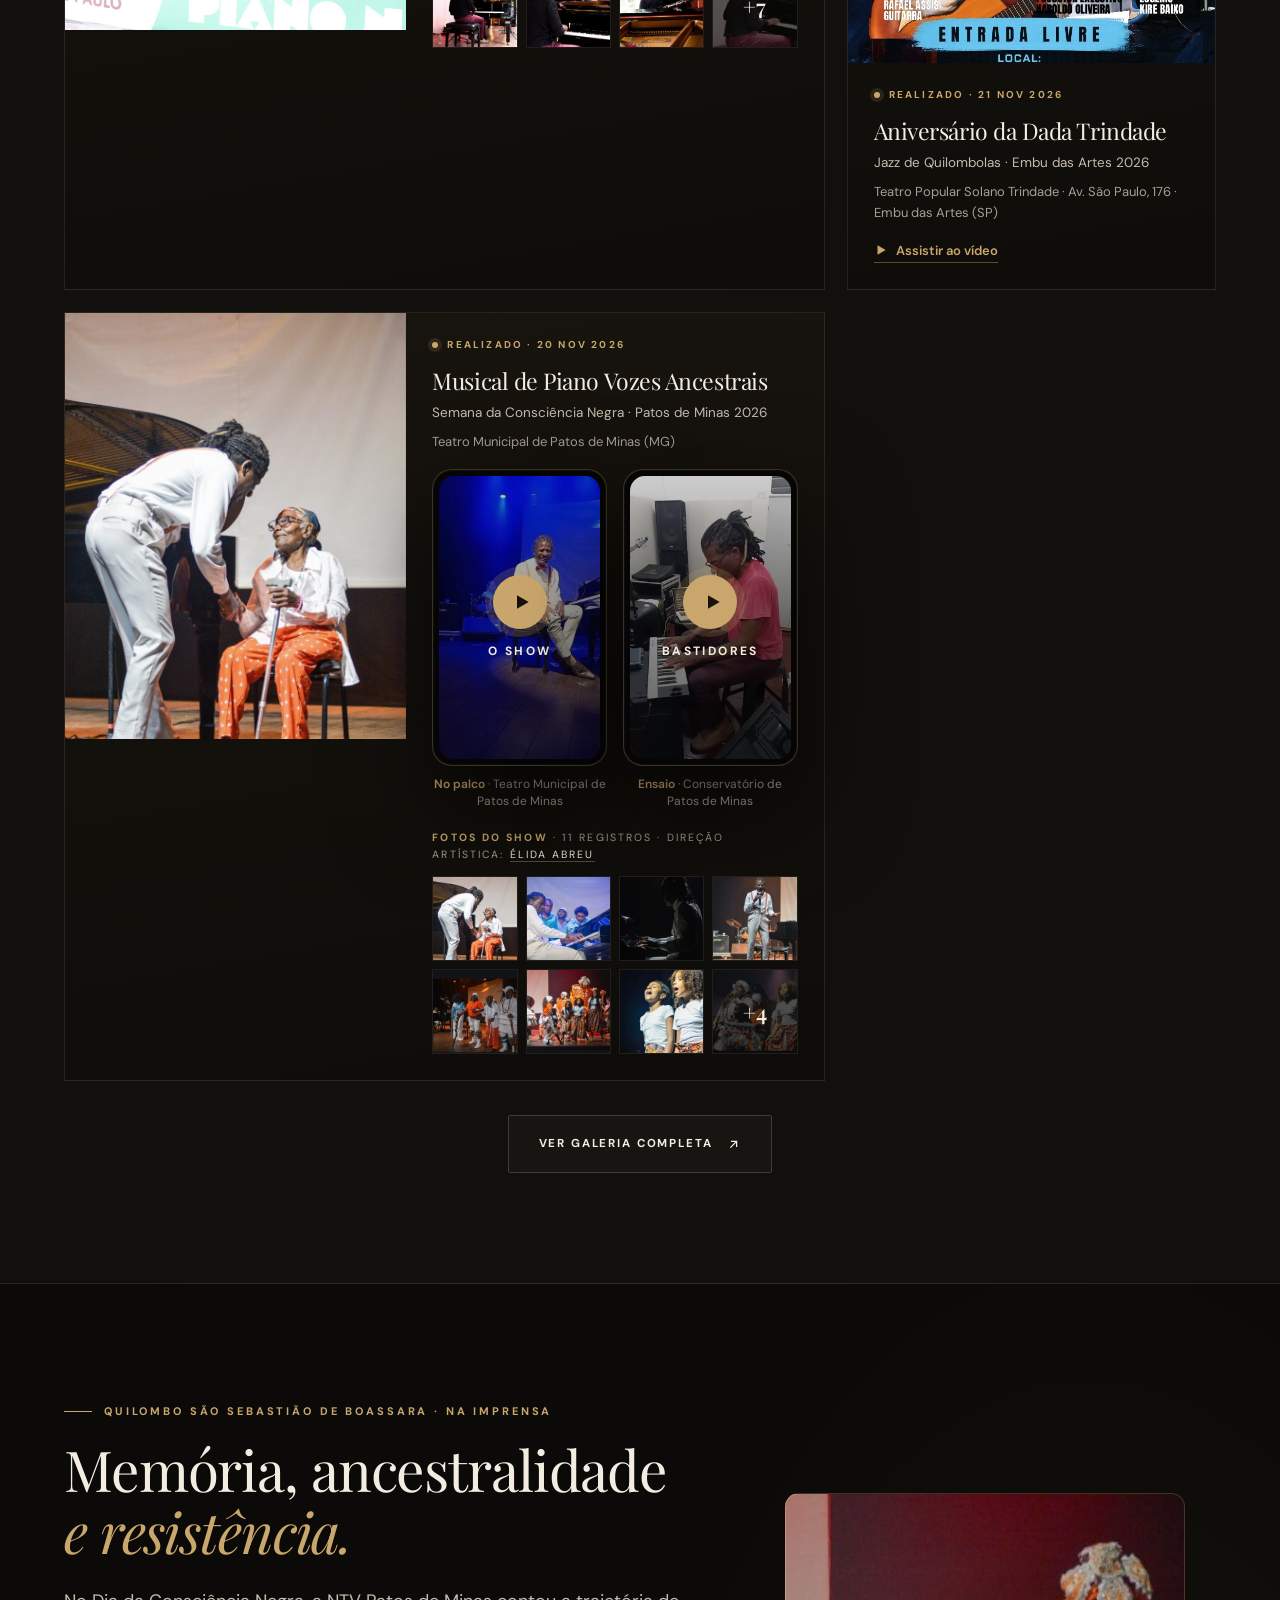
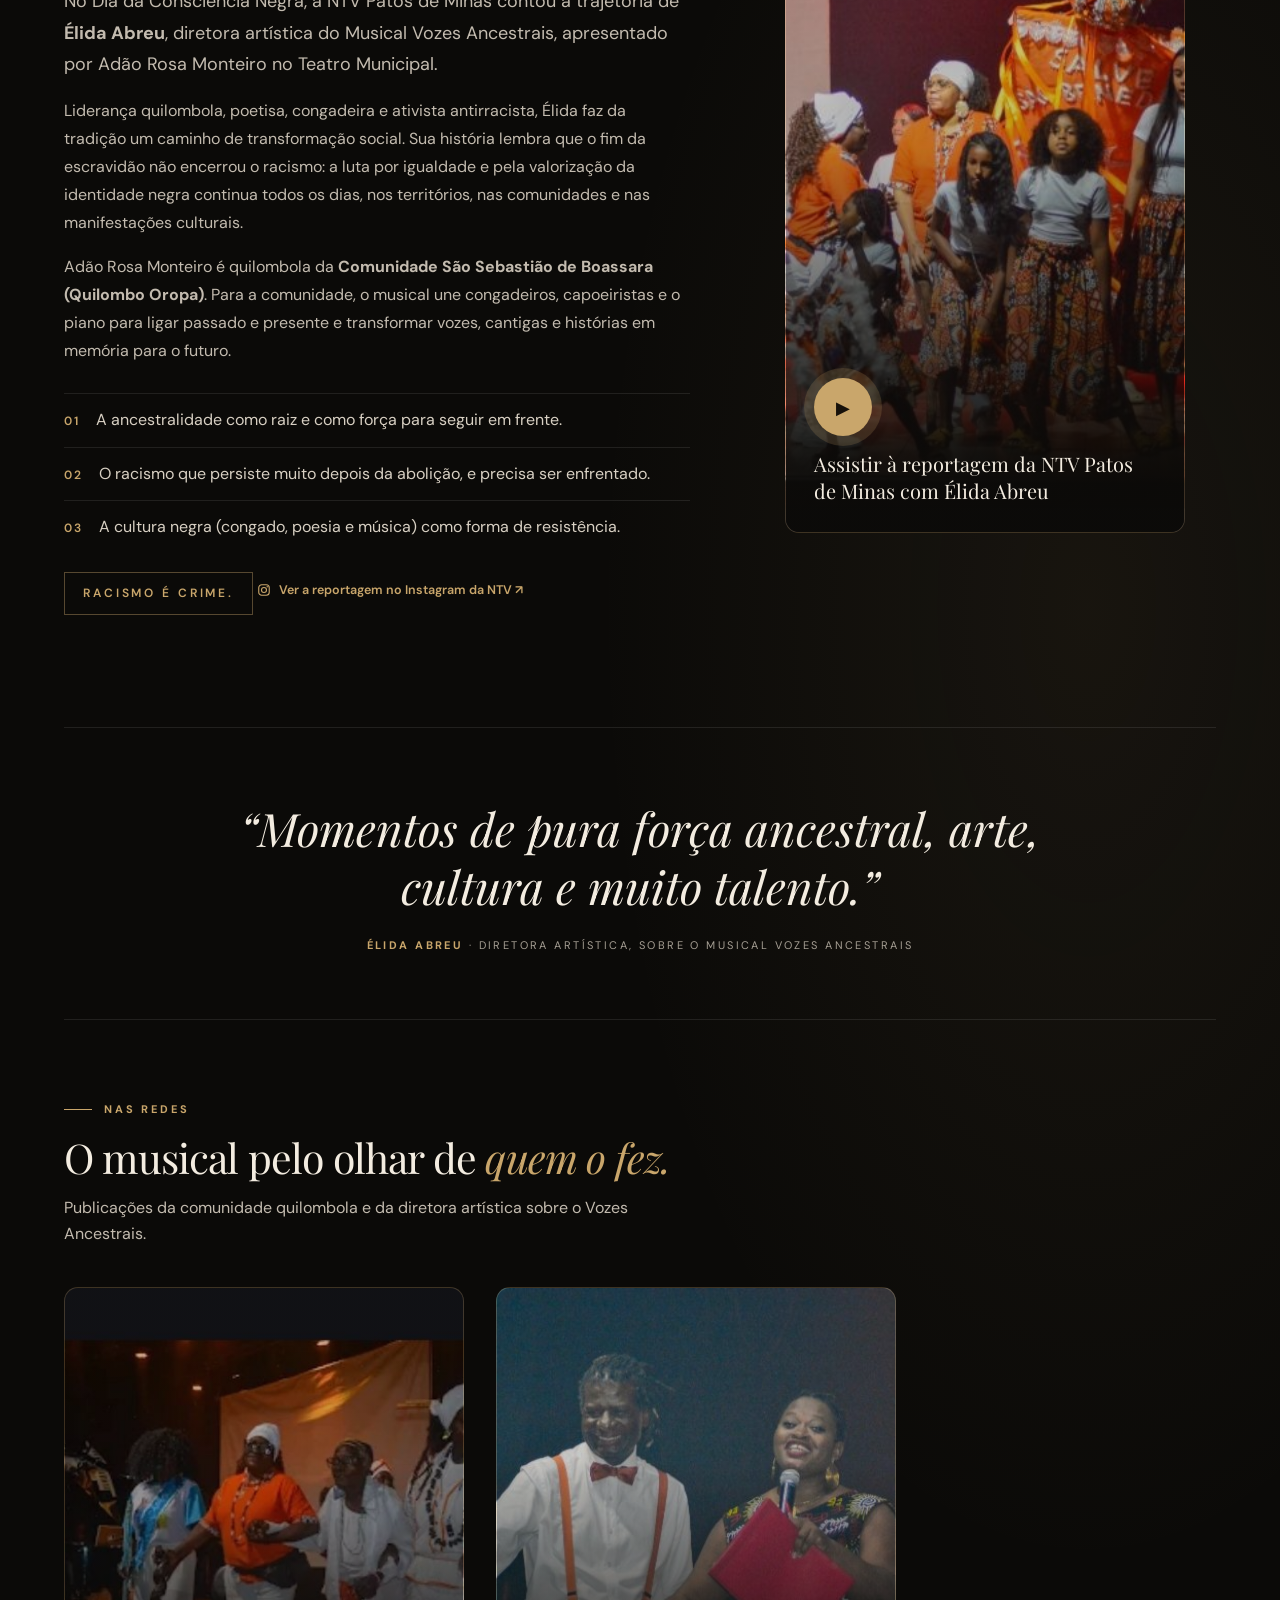
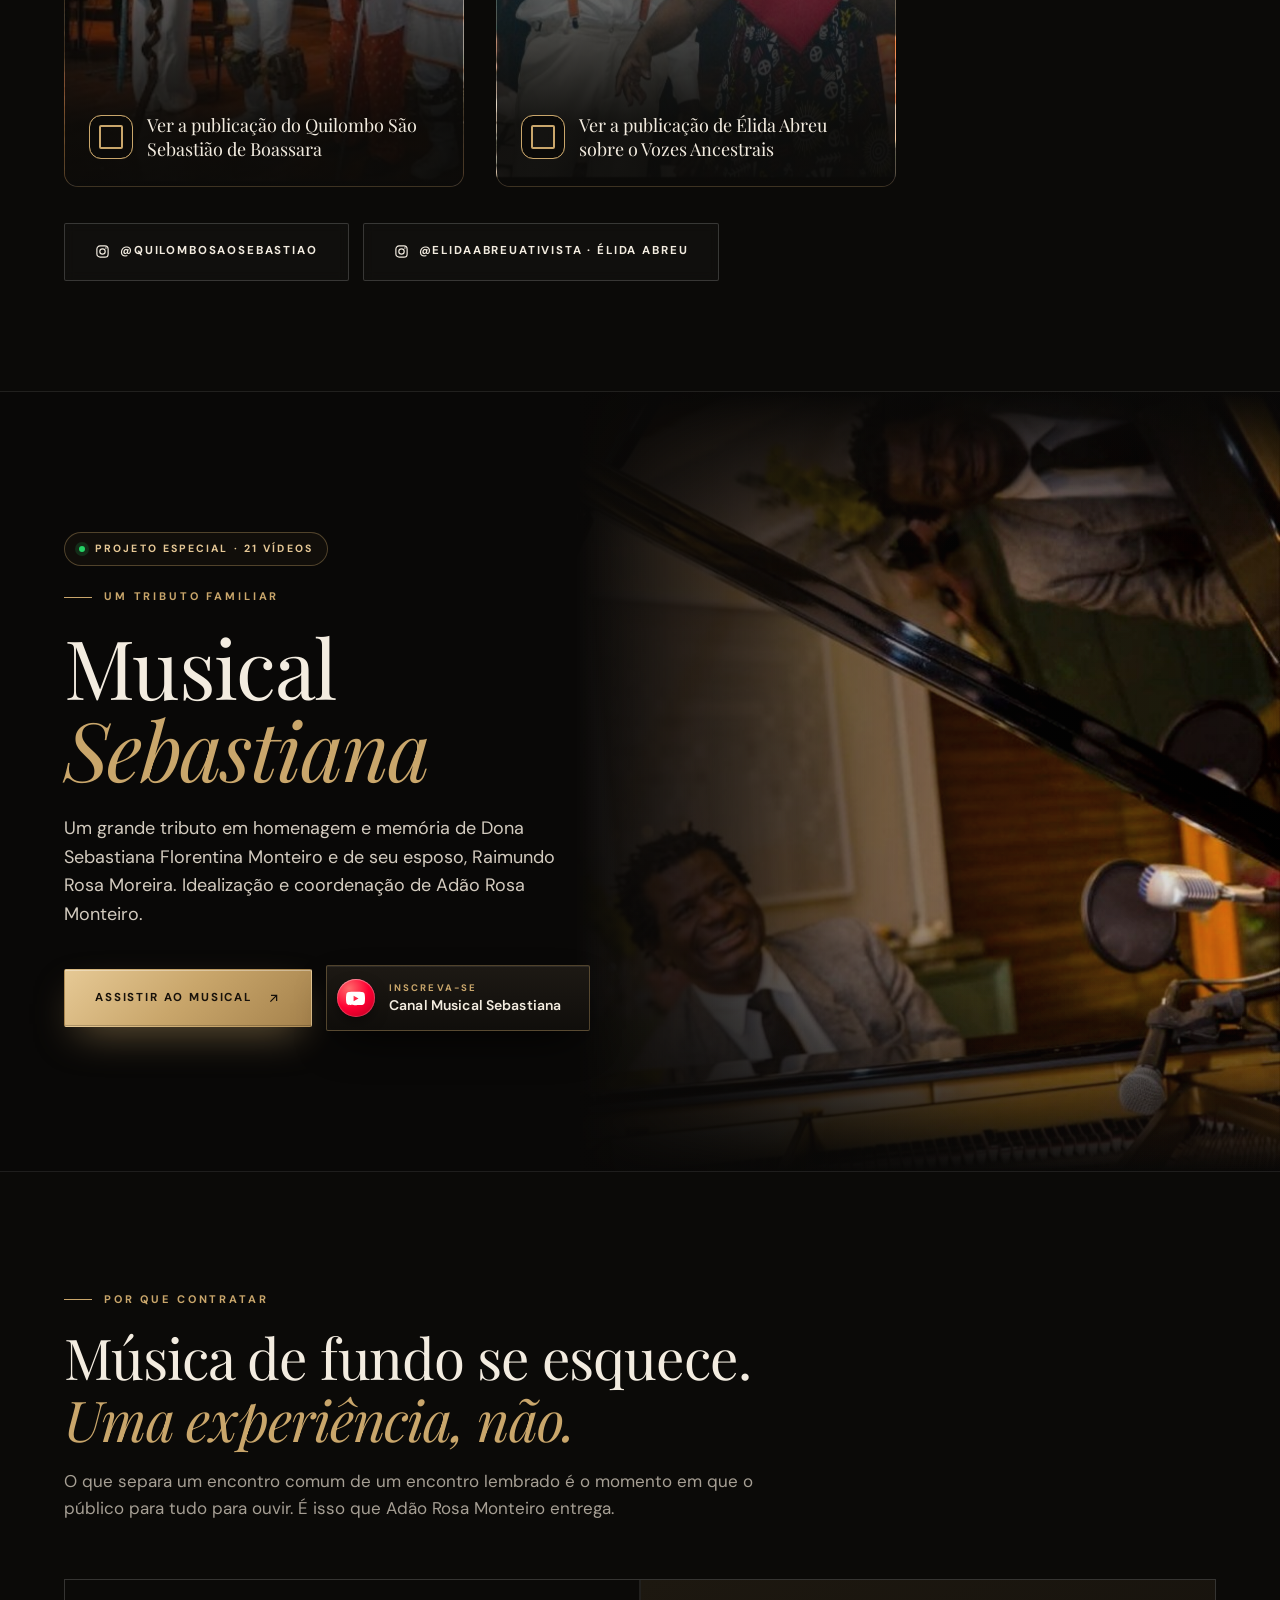
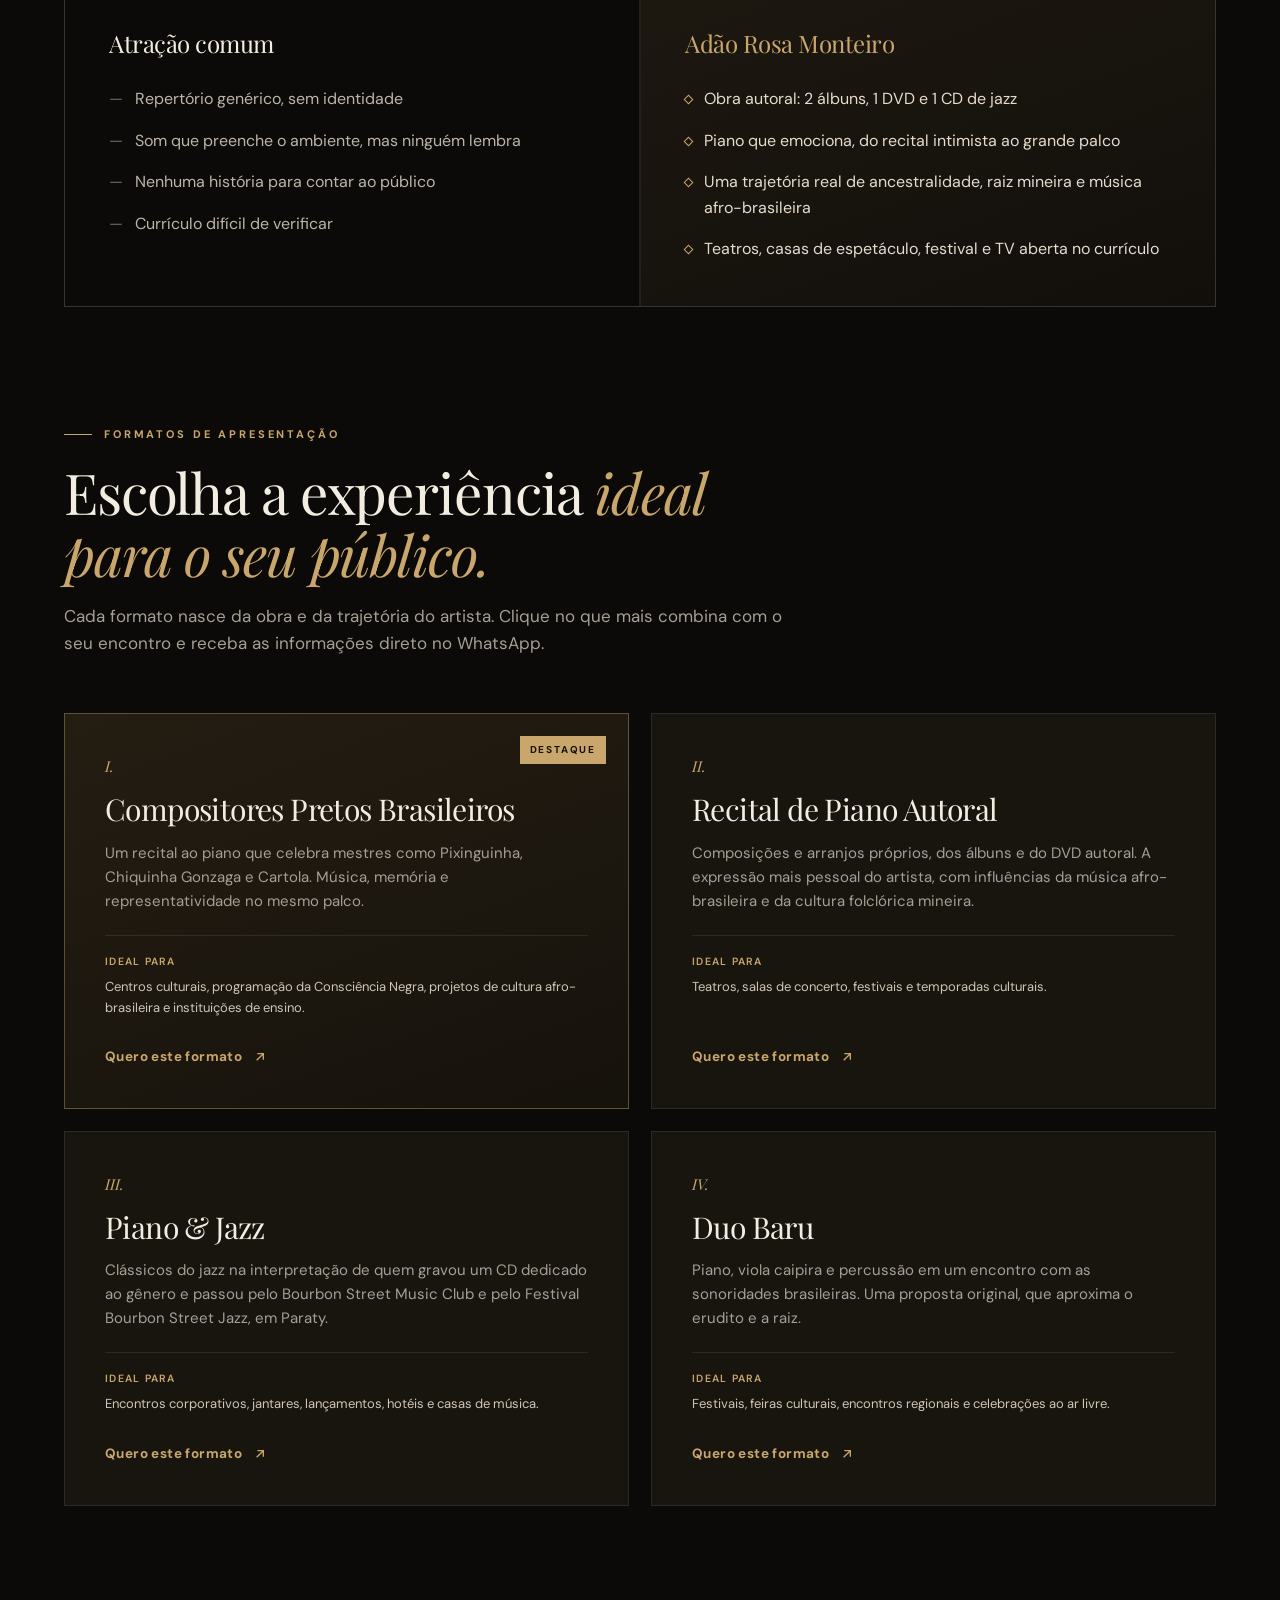
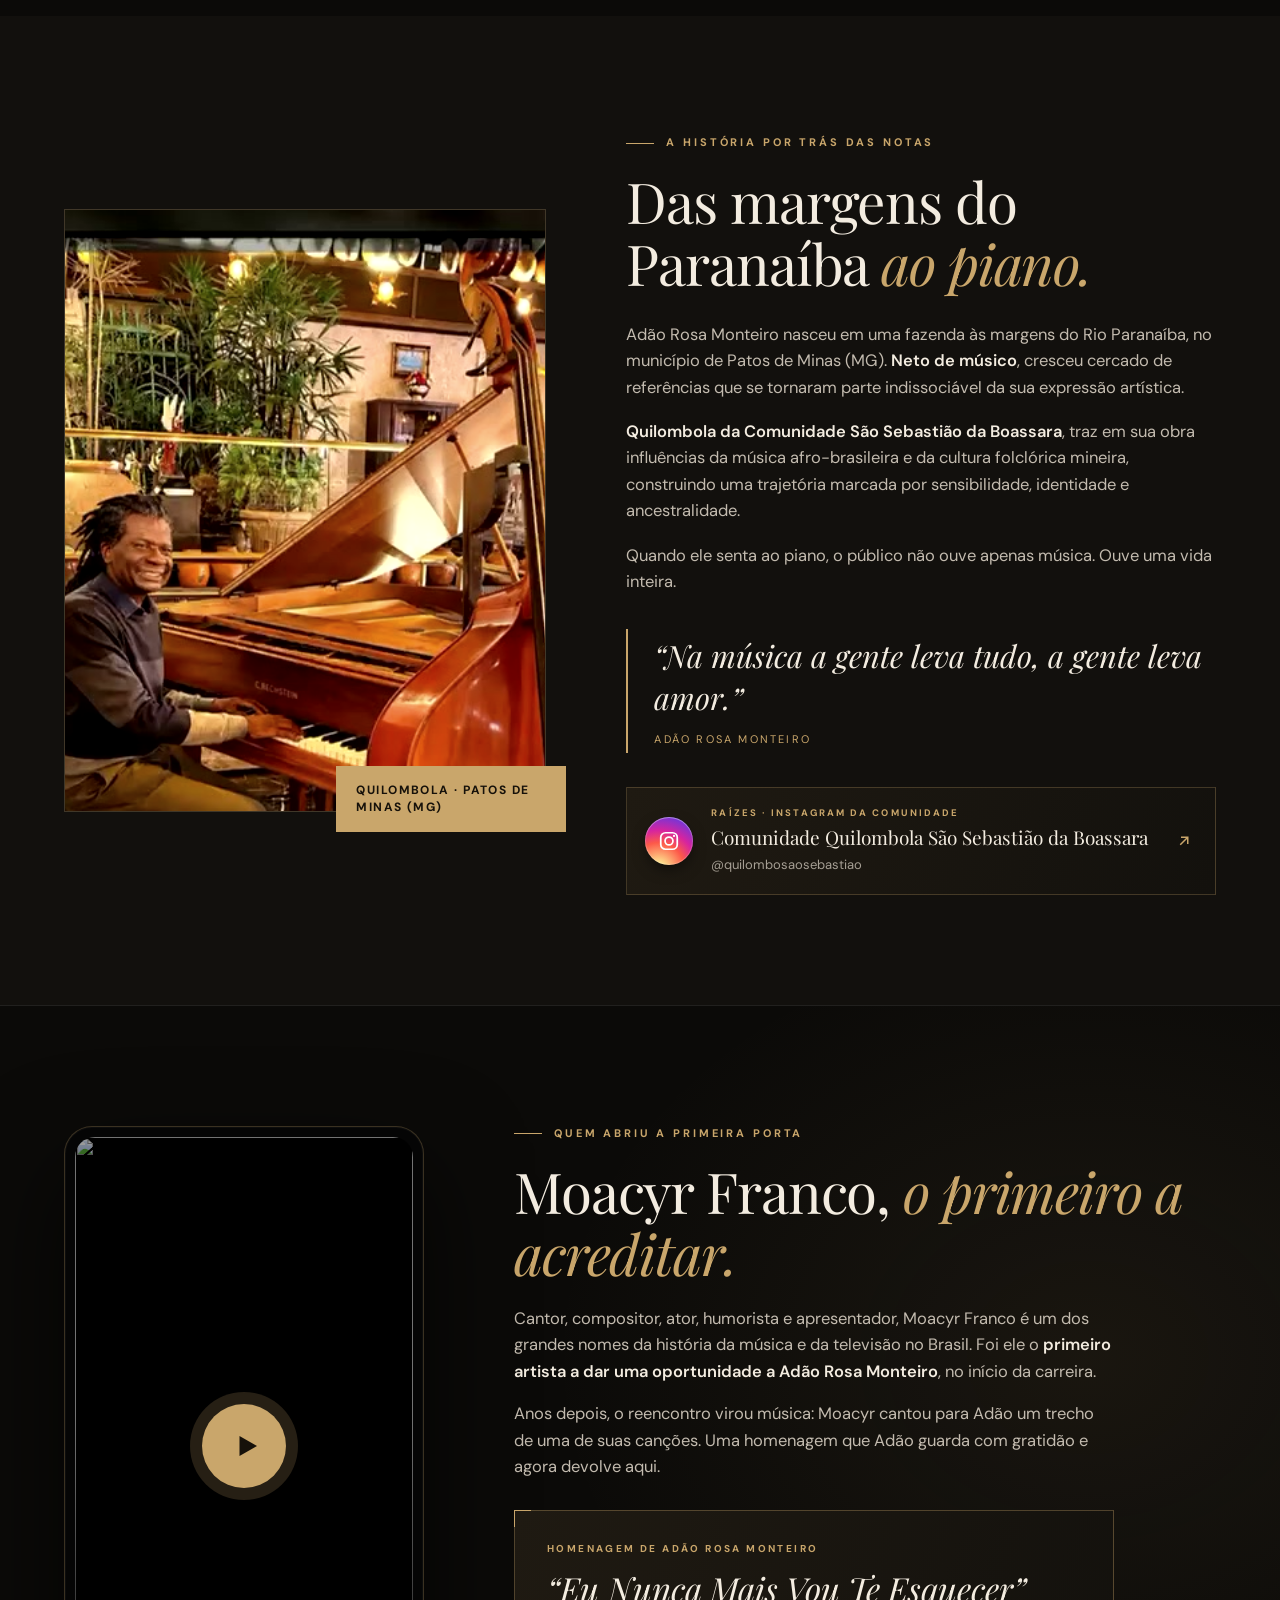
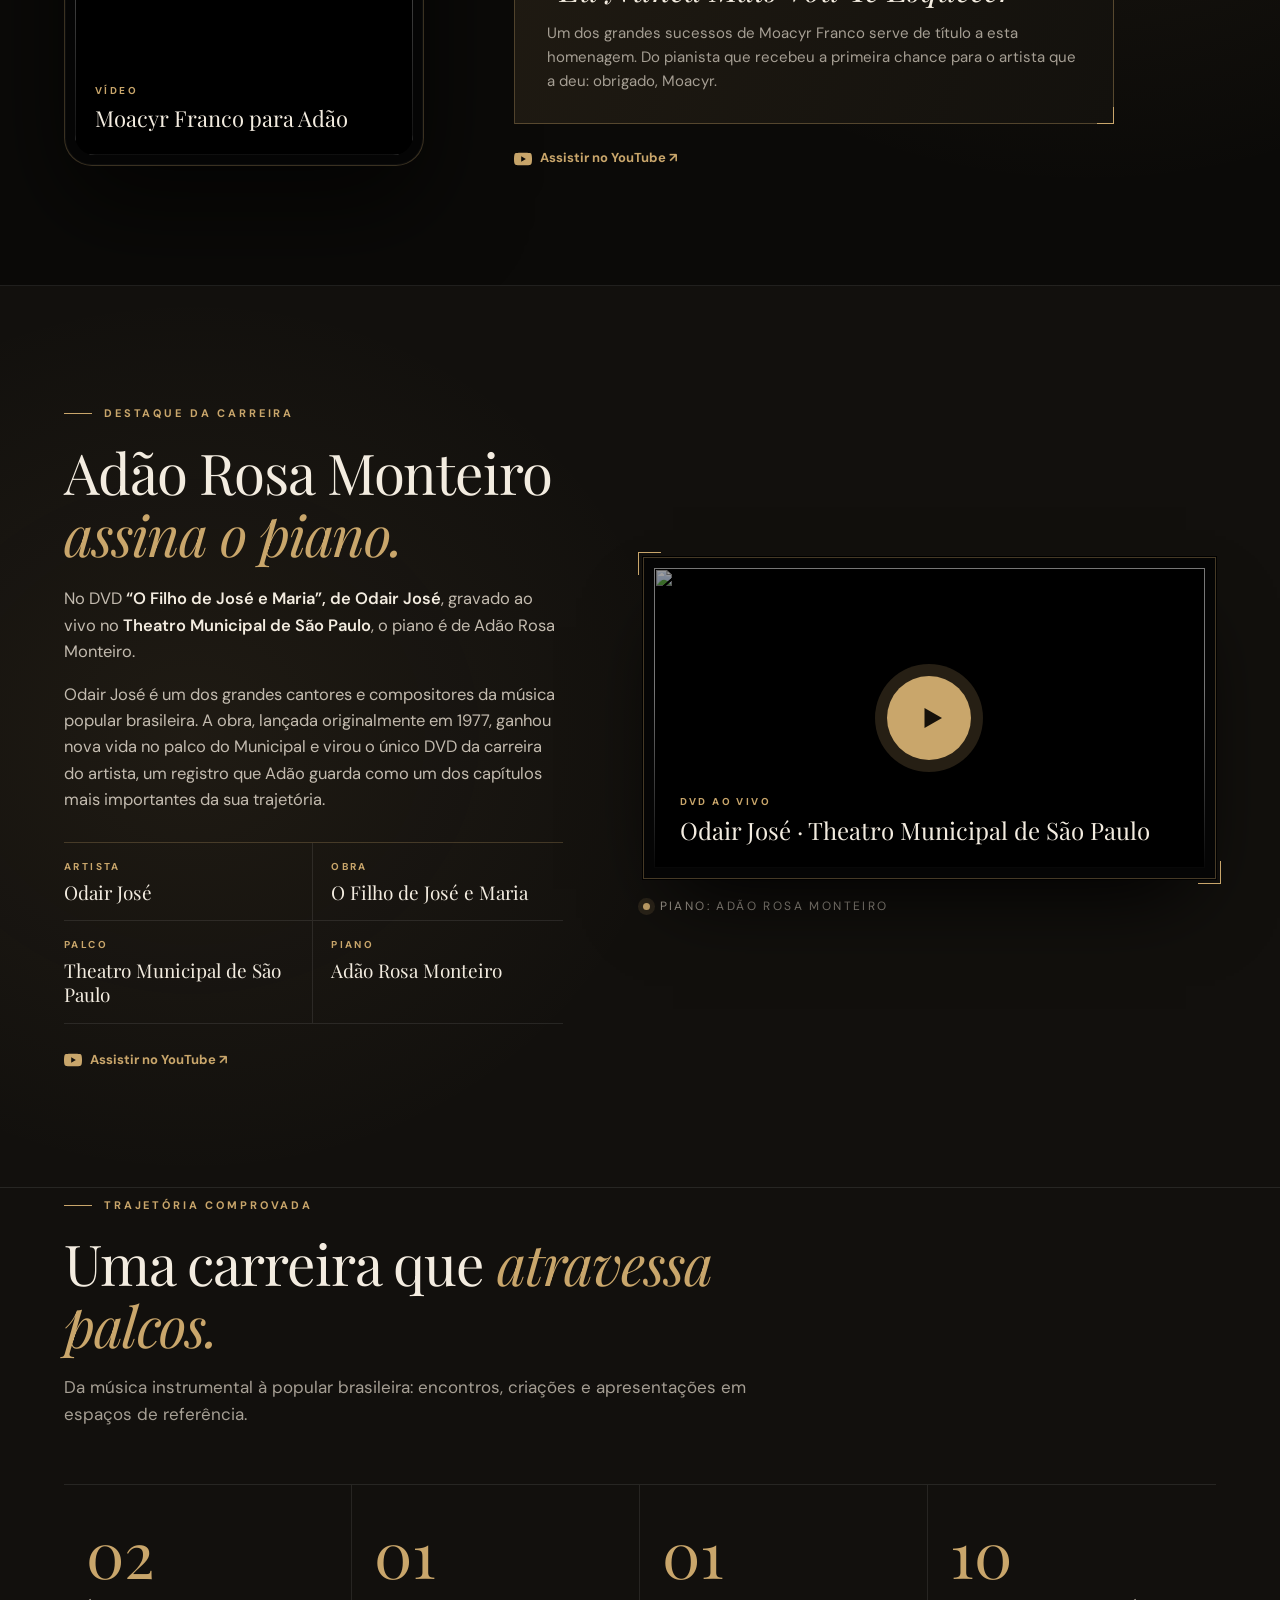
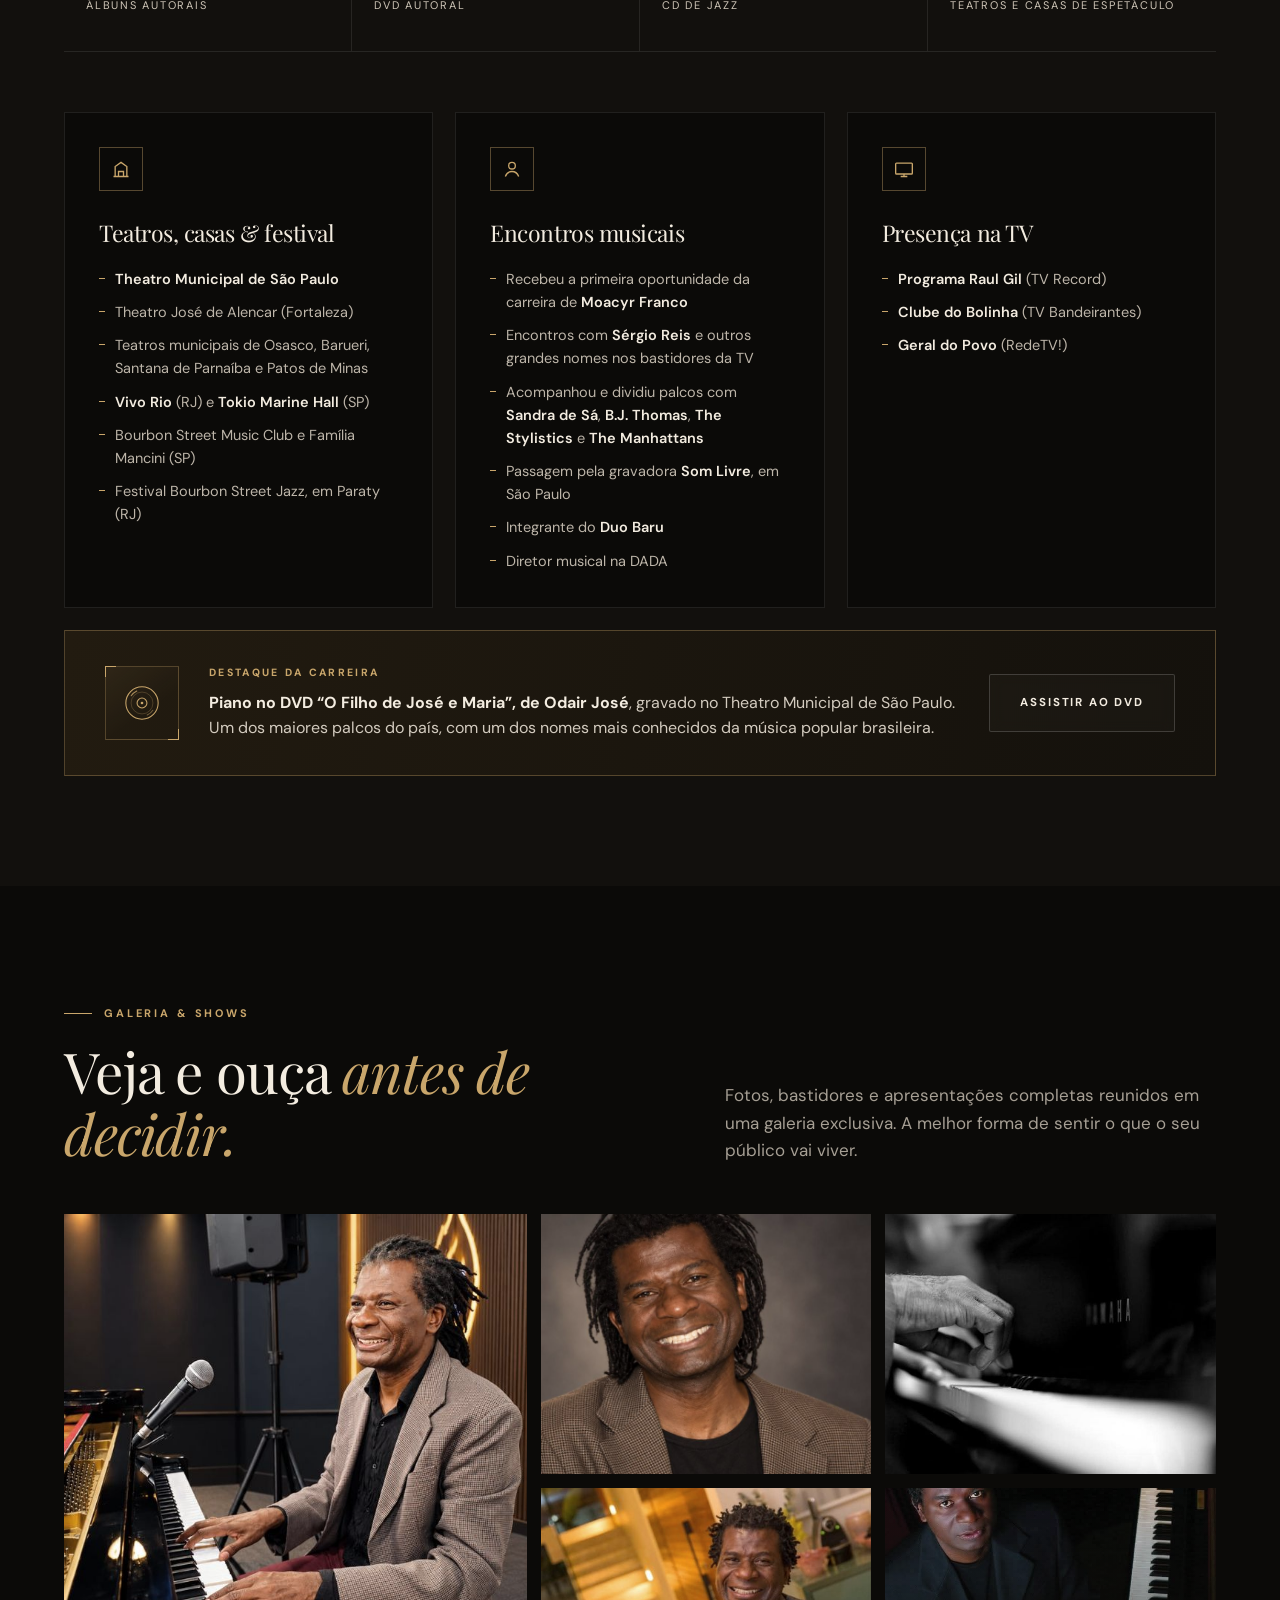
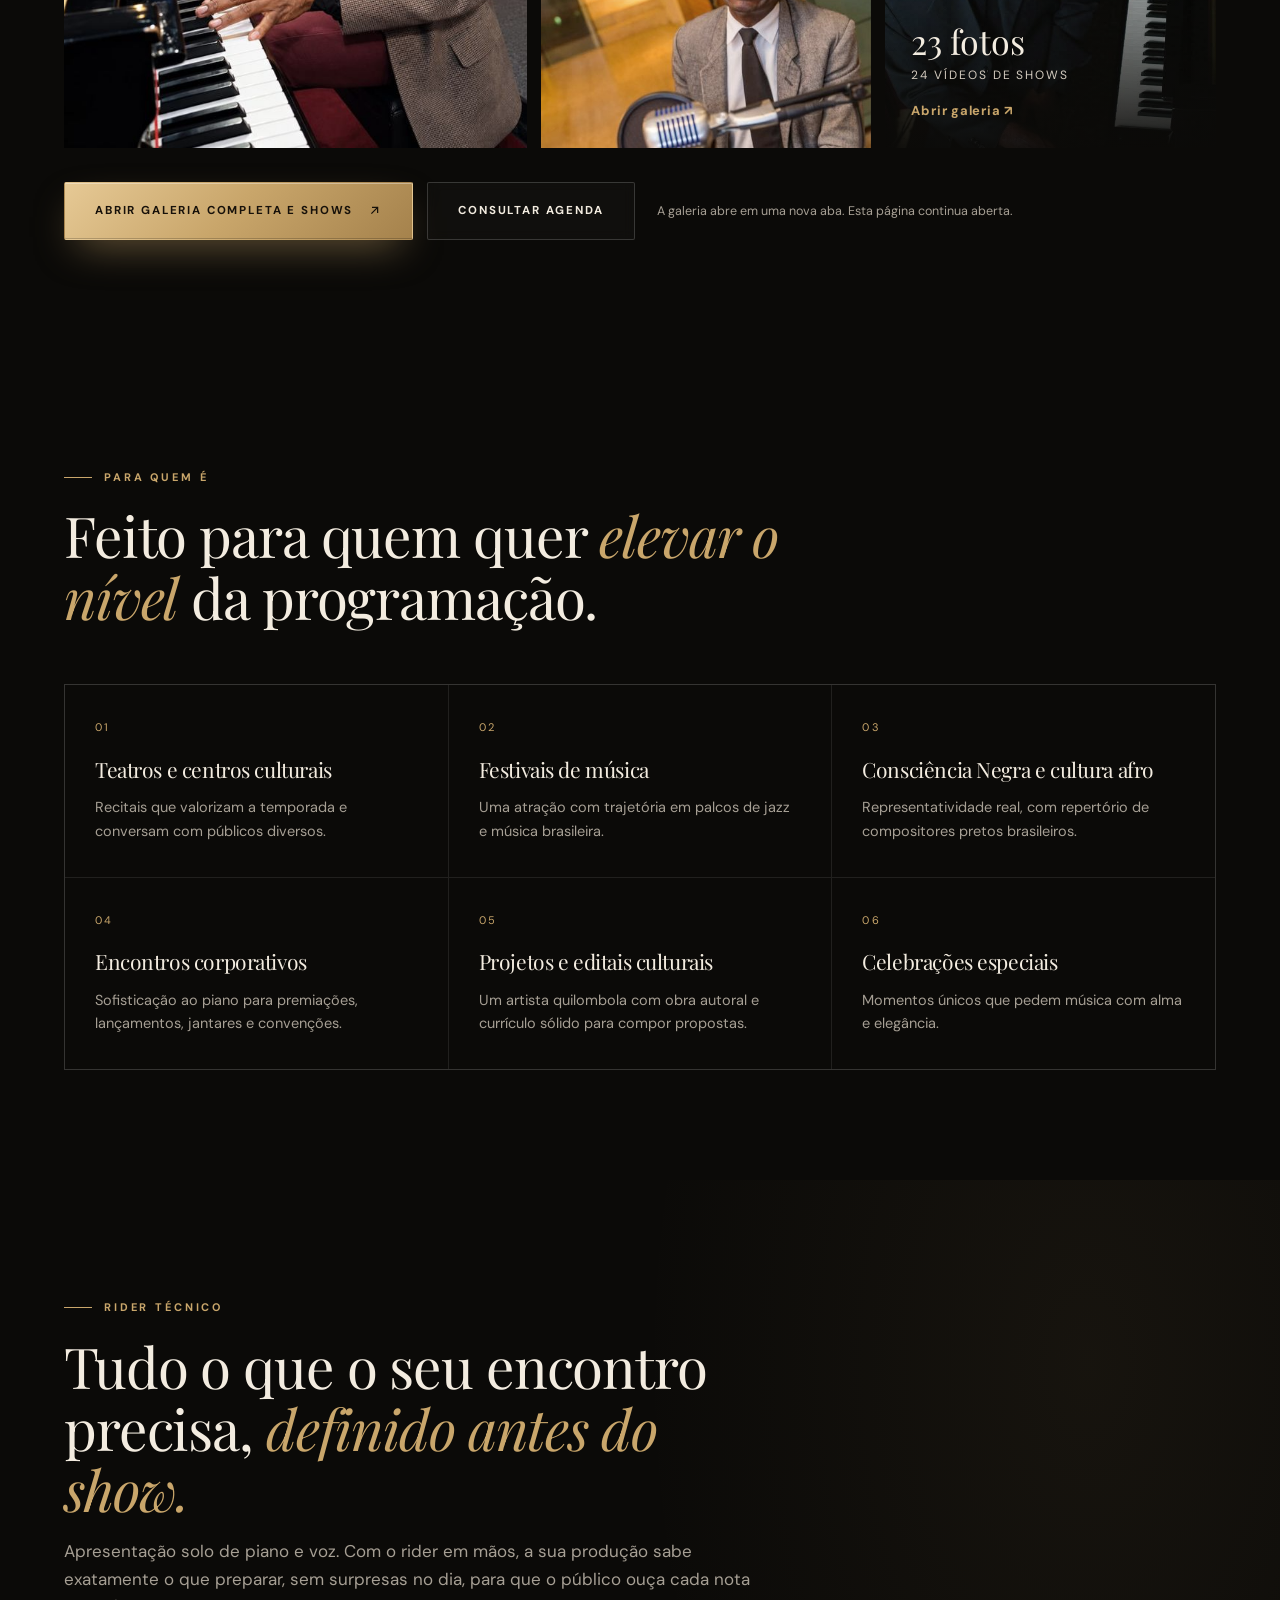
==== commit b9f70ada: "Frase de Élida Abreu em destaque na seção do Quilombo Boassara Co-Authored-By: Claude Opus 5.5 <nore" ====
--- a/index.html
+++ b/index.html
@@ -17,7 +17,7 @@
 <link rel="preconnect" href="https://fonts.googleapis.com">
 <link rel="preconnect" href="https://fonts.gstatic.com" crossorigin>
 <link href="https://fonts.googleapis.com/css2?family=DM+Sans:opsz,wght@9..40,400;9..40,500;9..40,600;9..40,700&family=Playfair+Display:ital,wght@0,400;0,500;0,600;1,400;1,500&display=swap" rel="stylesheet">
-<link rel="stylesheet" href="styles.css?v=15">
+<link rel="stylesheet" href="styles.css?v=16">
 </head>
 <body>
 
@@ -328,6 +328,10 @@
     </div>
   </div>
   <div class="wrap boa-redes">
+    <figure class="boa-quote rv">
+      <blockquote>“Momentos de pura força ancestral, arte, cultura e muito talento.”</blockquote>
+      <figcaption><b>Élida Abreu</b> · diretora artística, sobre o Musical Vozes Ancestrais</figcaption>
+    </figure>
     <div class="boa-head rv">
       <span class="eyebrow">Nas redes</span>
       <h3>O musical pelo olhar de <em>quem o fez.</em></h3>
--- a/styles.css
+++ b/styles.css
@@ -906,3 +906,7 @@
 .boa-follow{display:flex;flex-wrap:wrap;gap:14px;margin-top:36px}
 .boa-follow .btn{display:inline-flex;align-items:center;gap:10px}
 @media(max-width:860px){.boa-posts{grid-template-columns:1fr;justify-items:center}.boa-redes{margin-top:64px;padding-top:56px}}
+.boa-quote{margin:0 0 72px;padding:0 0 64px;border-bottom:1px solid var(--line);text-align:center}
+.boa-quote blockquote{margin:0 auto;max-width:900px;font:italic 400 clamp(1.7rem,3.6vw,2.9rem)/1.25 var(--serif);color:var(--cream)}
+.boa-quote figcaption{margin-top:22px;font-size:11px;letter-spacing:.22em;text-transform:uppercase;color:var(--muted)}
+.boa-quote figcaption b{color:var(--gold);font-weight:700}
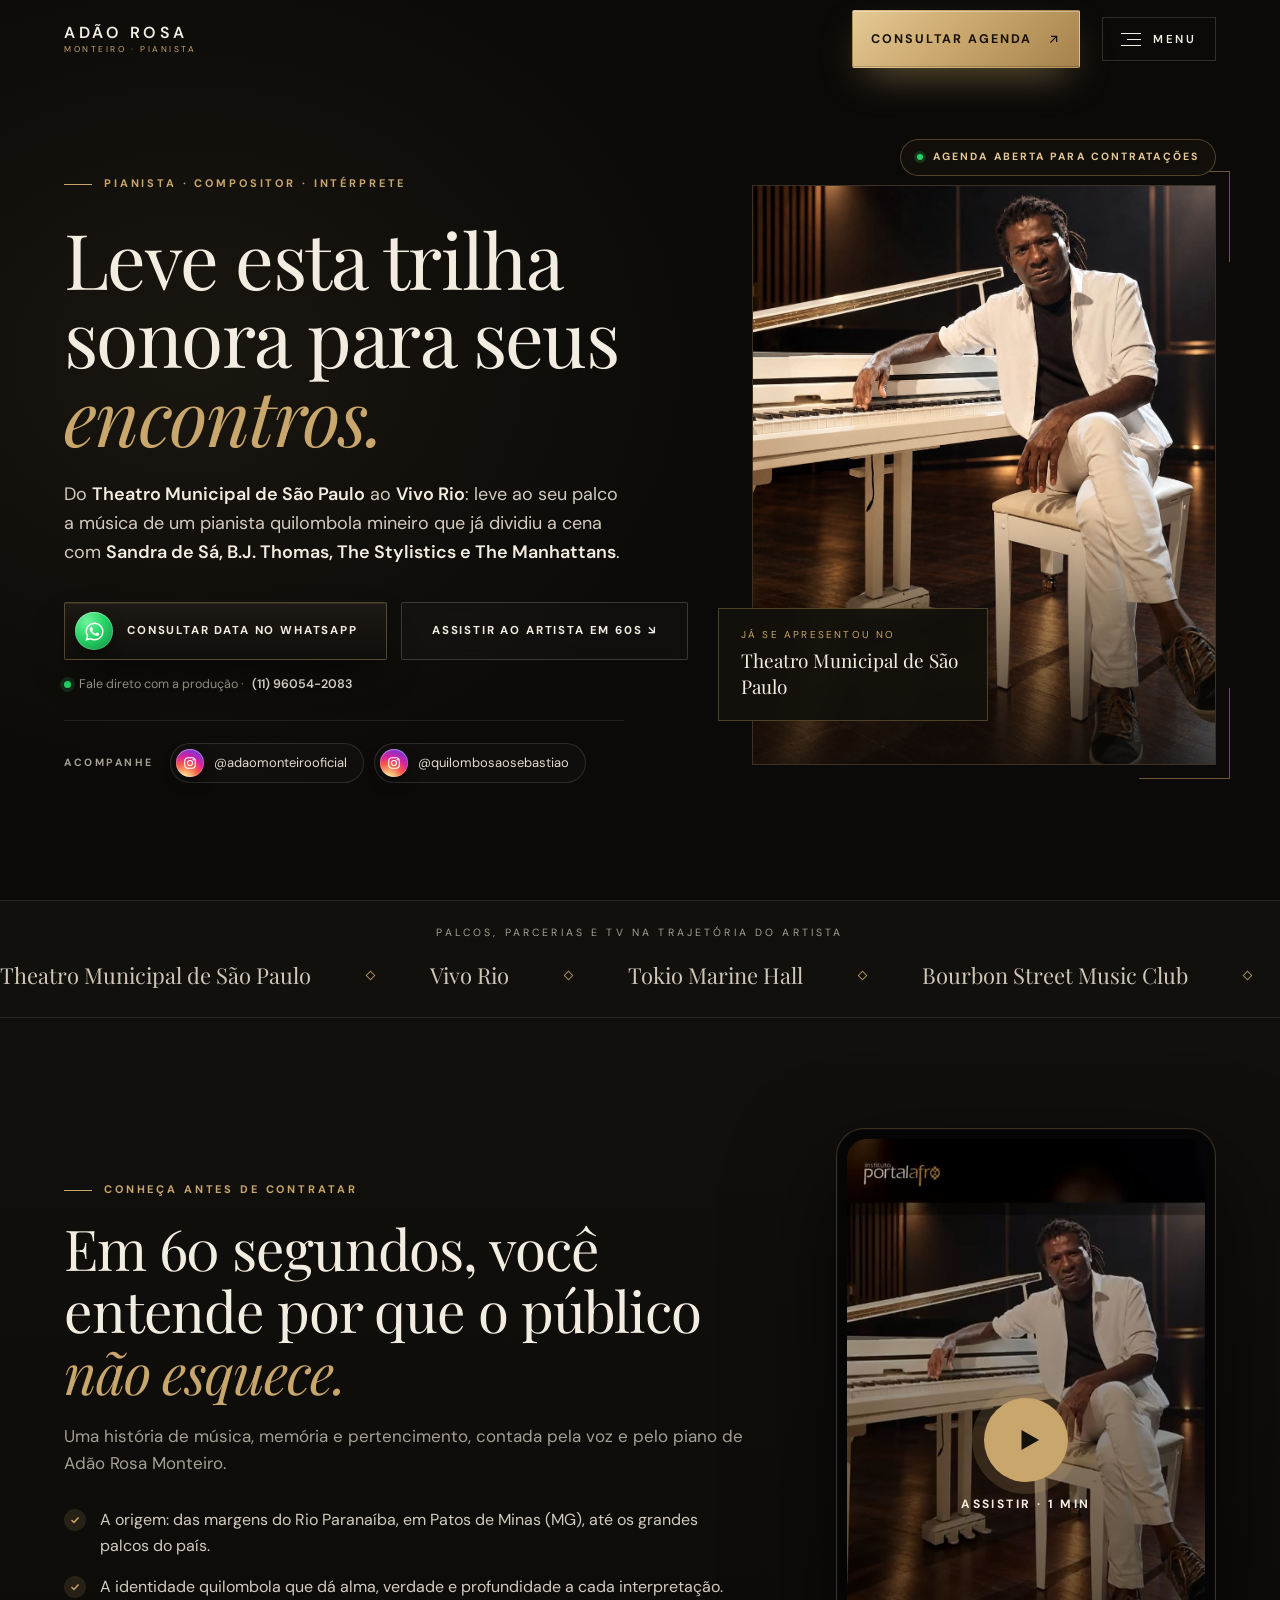
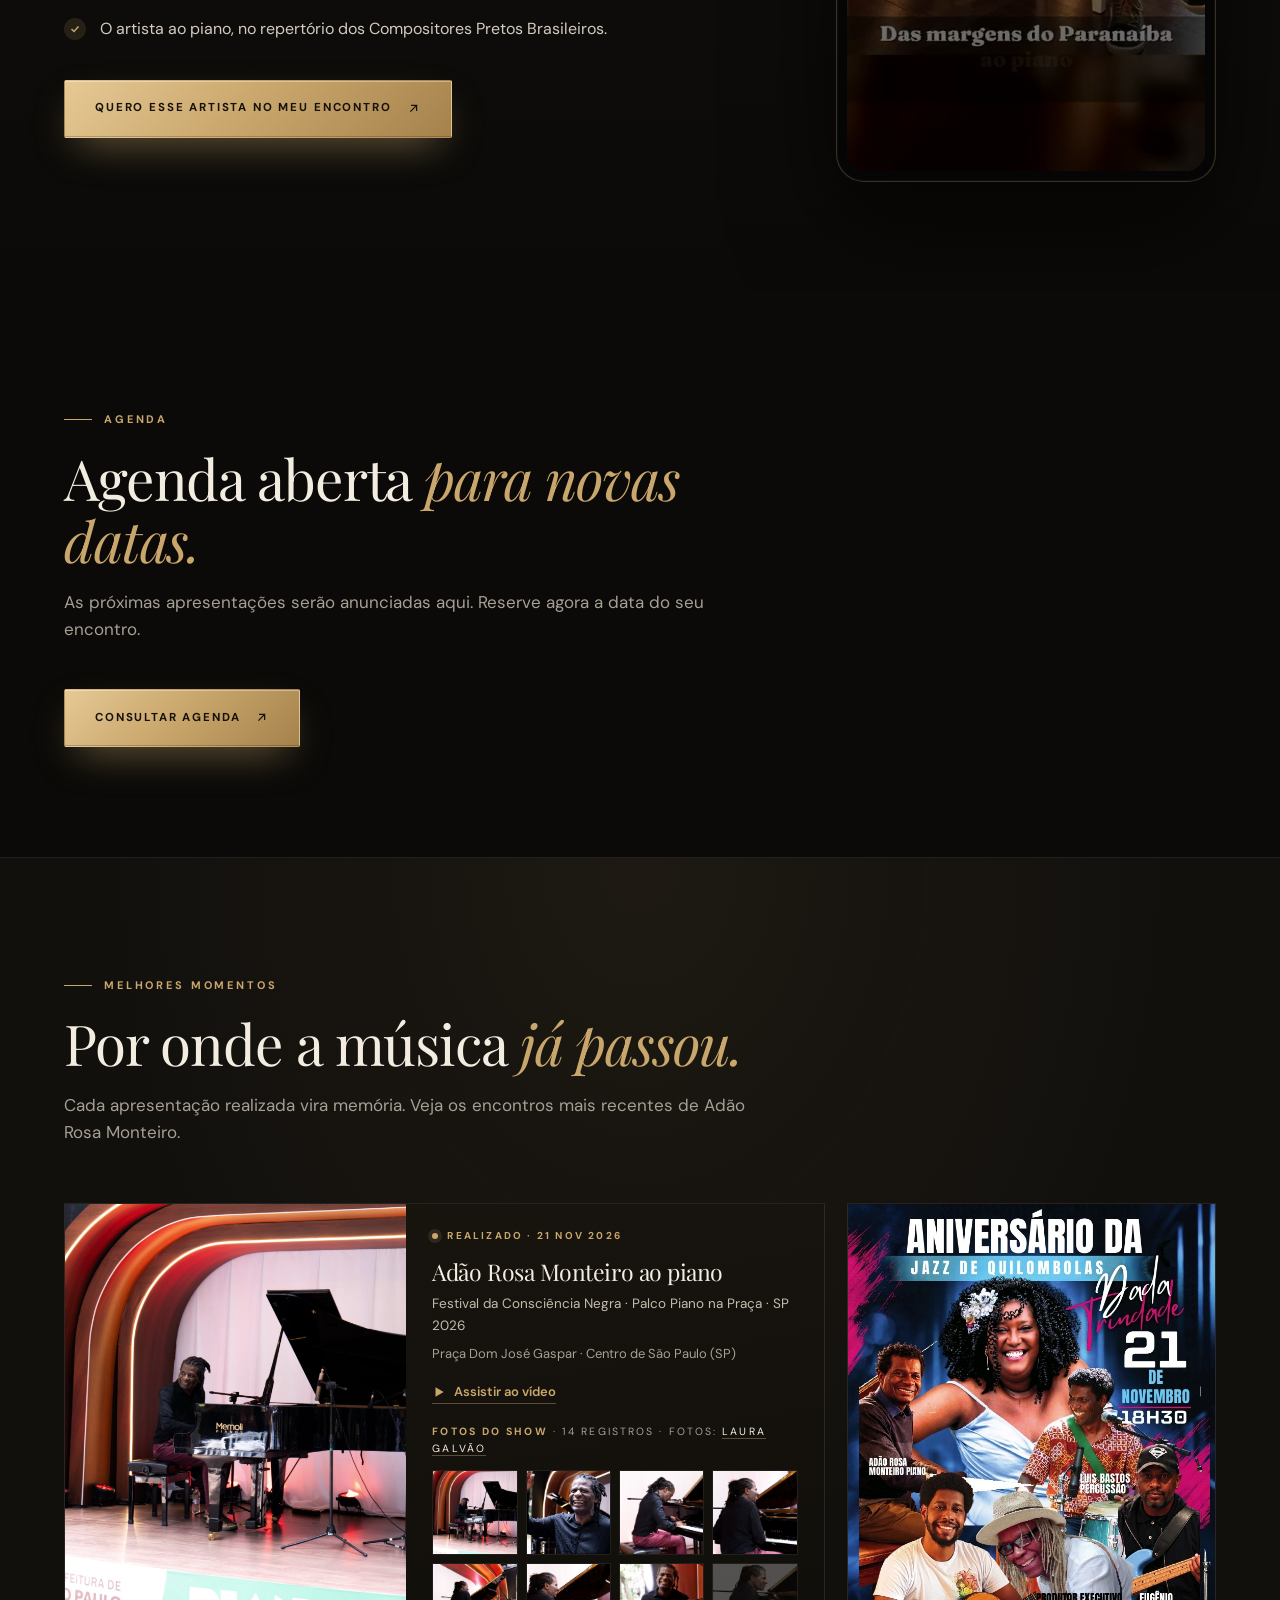
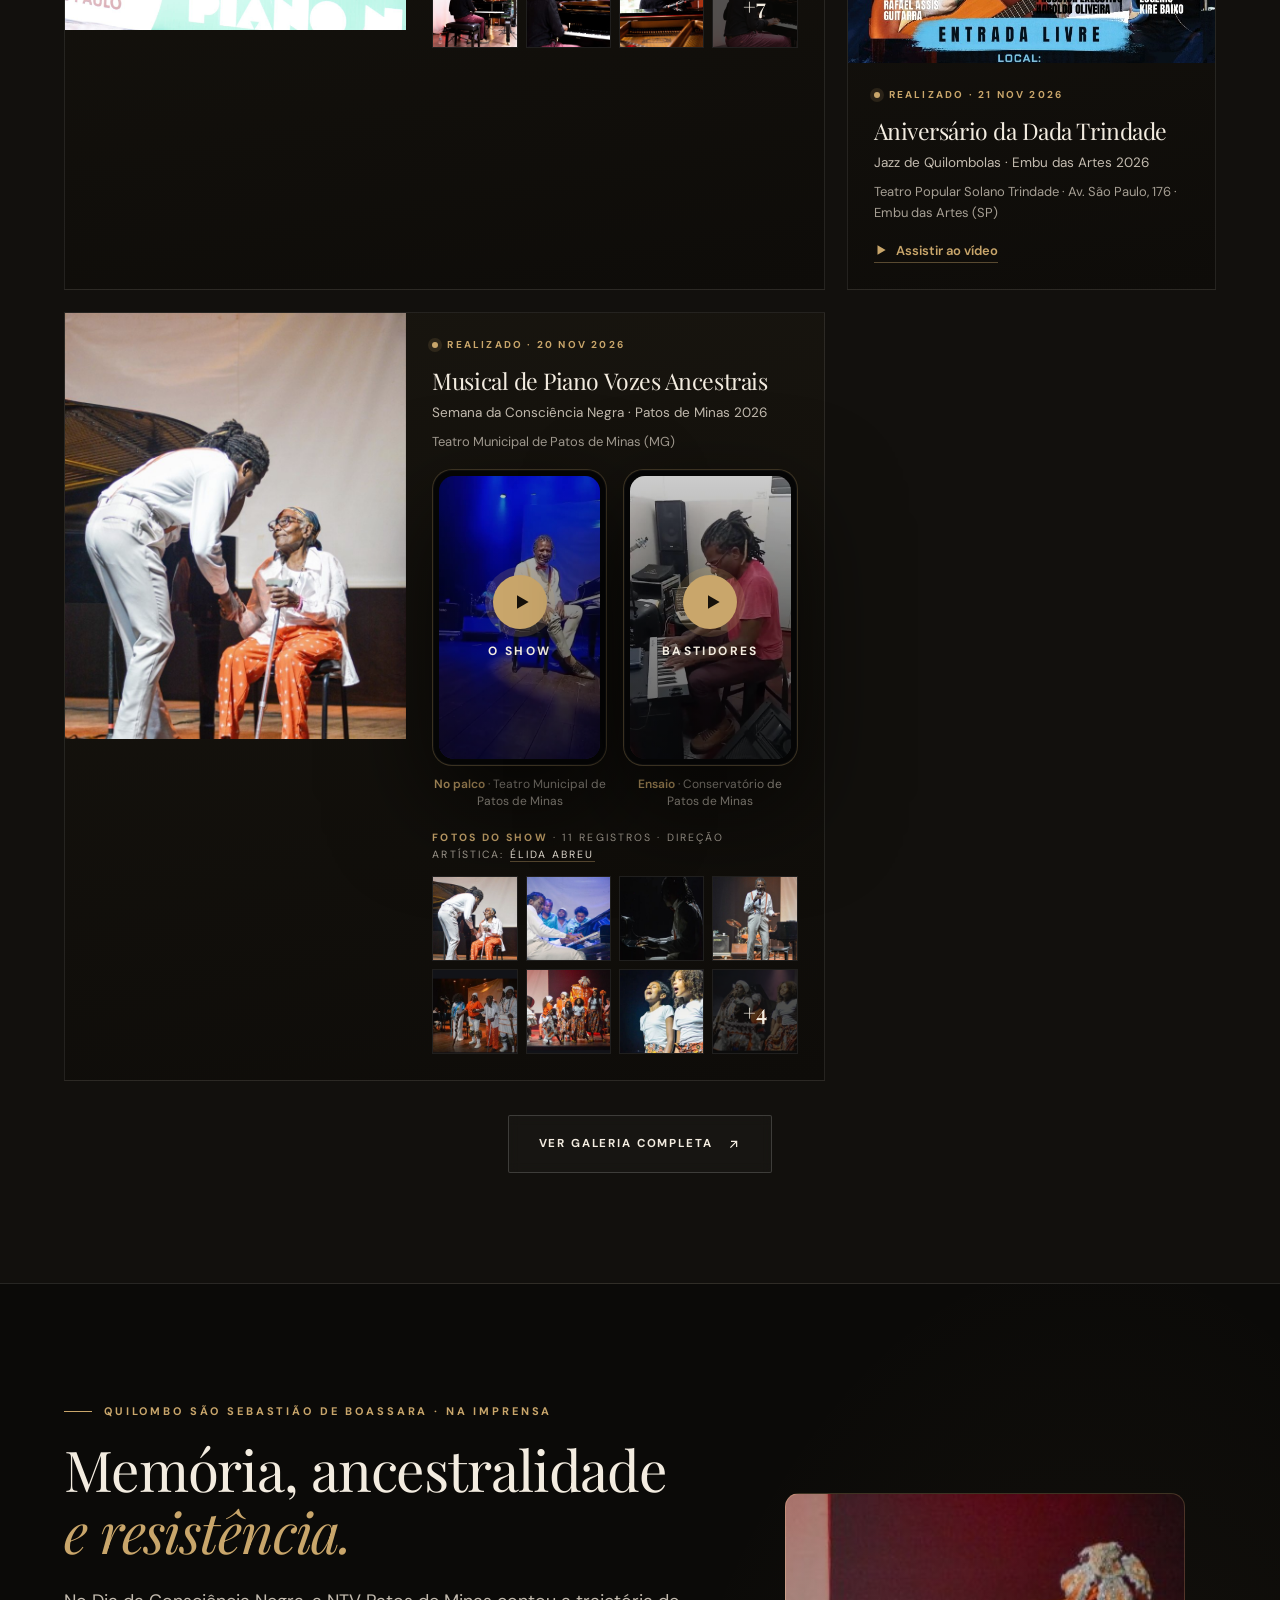
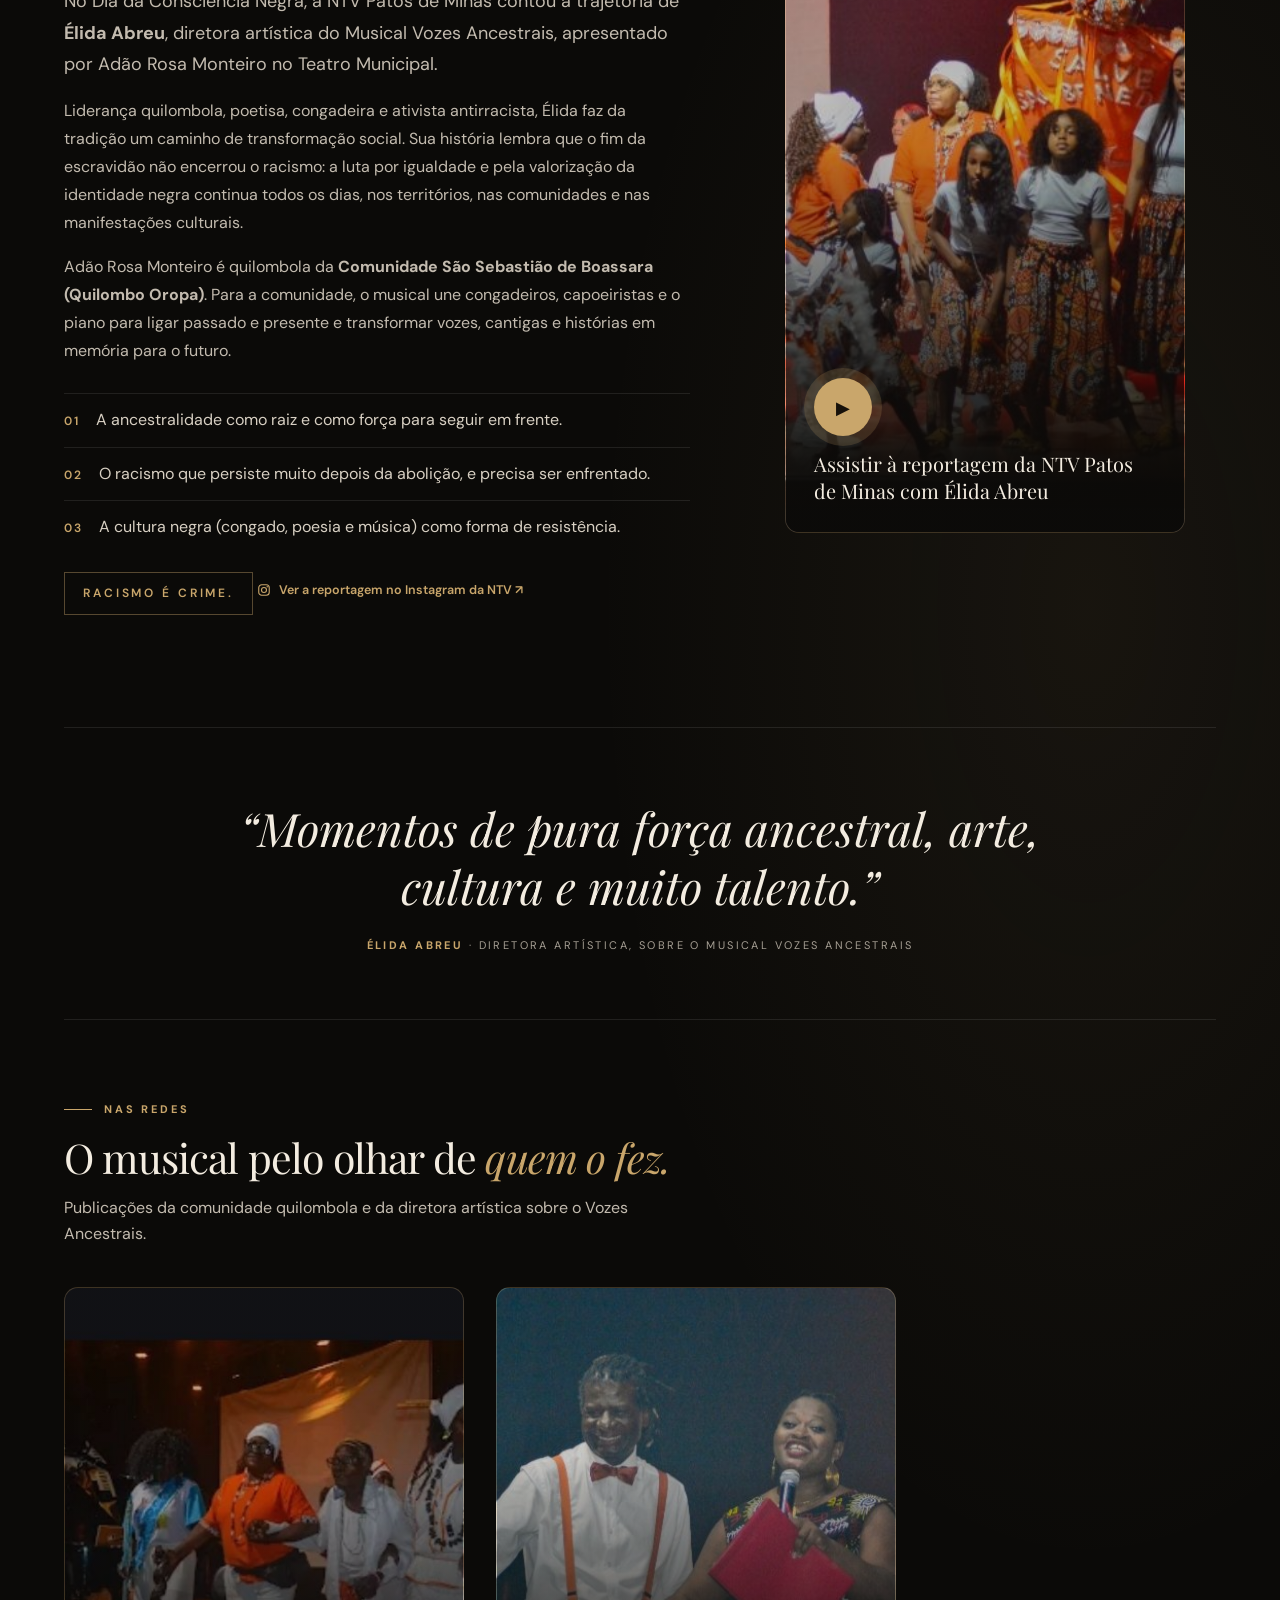
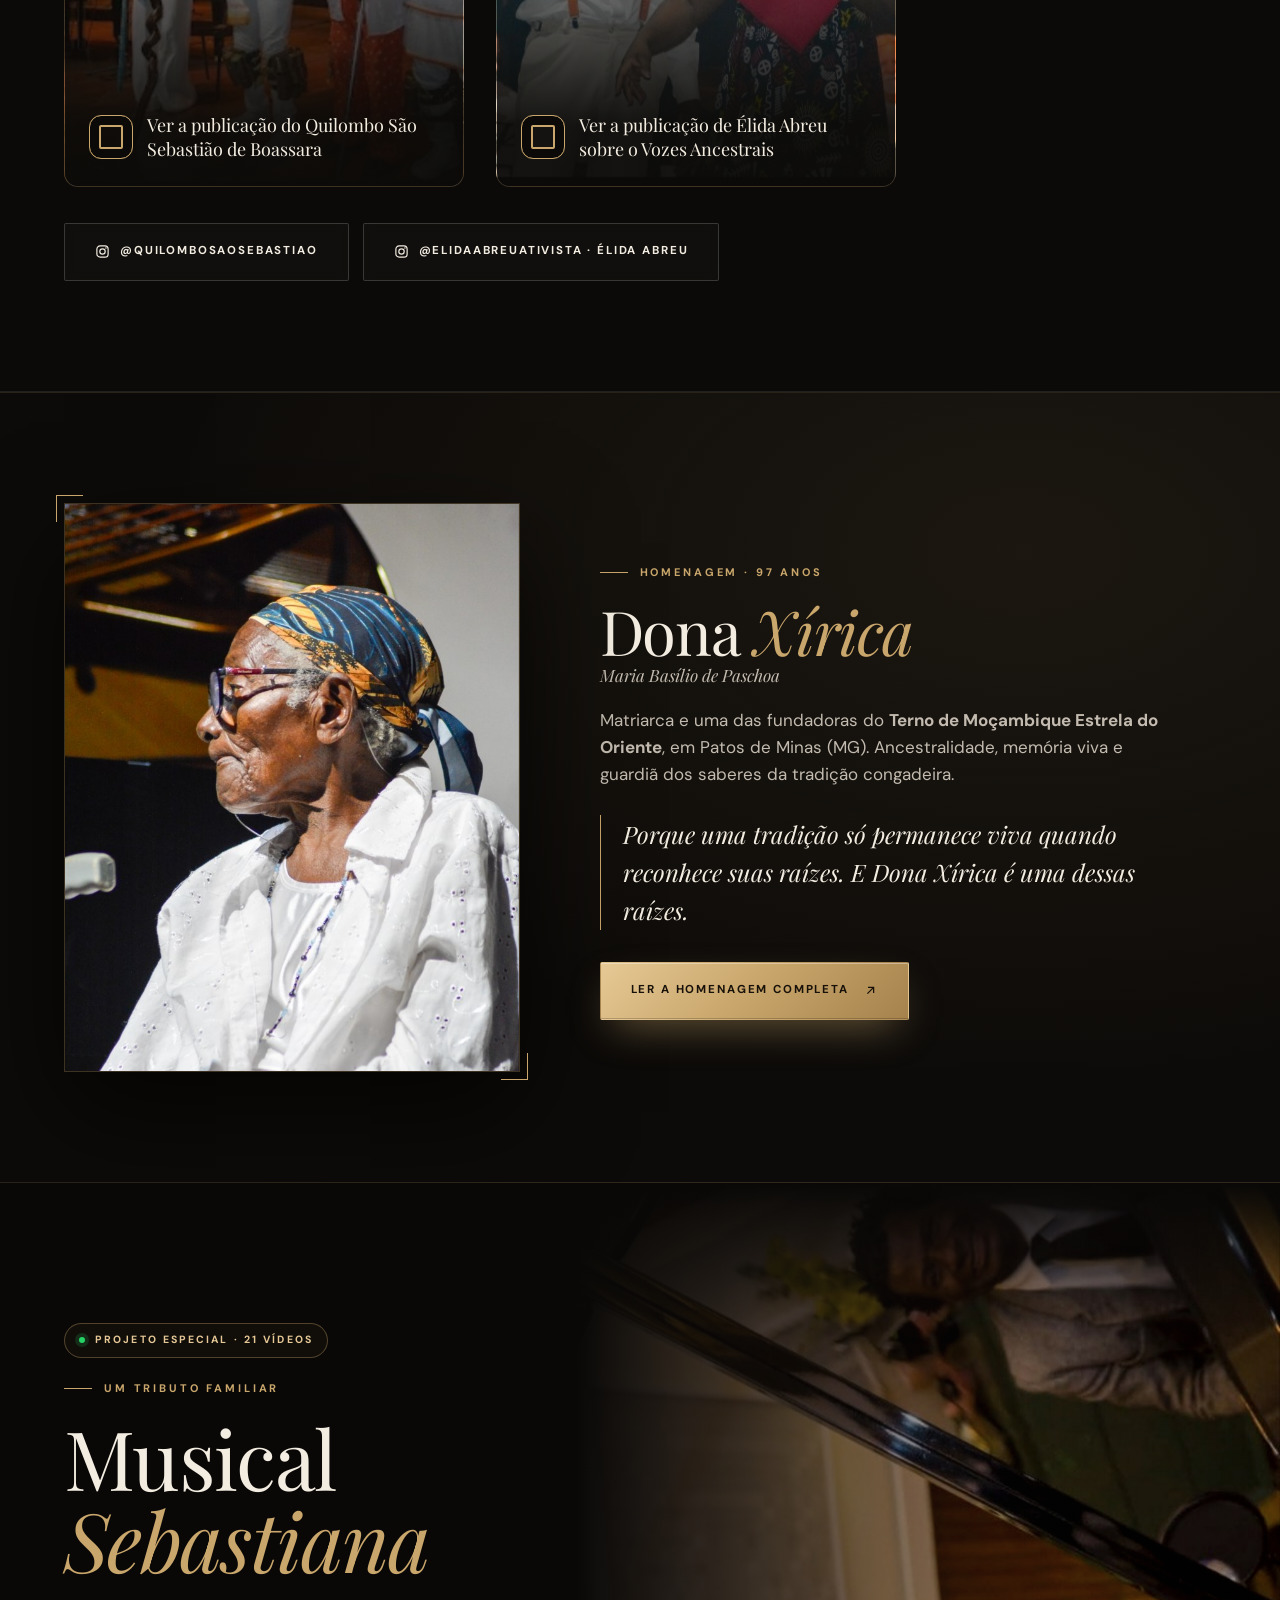
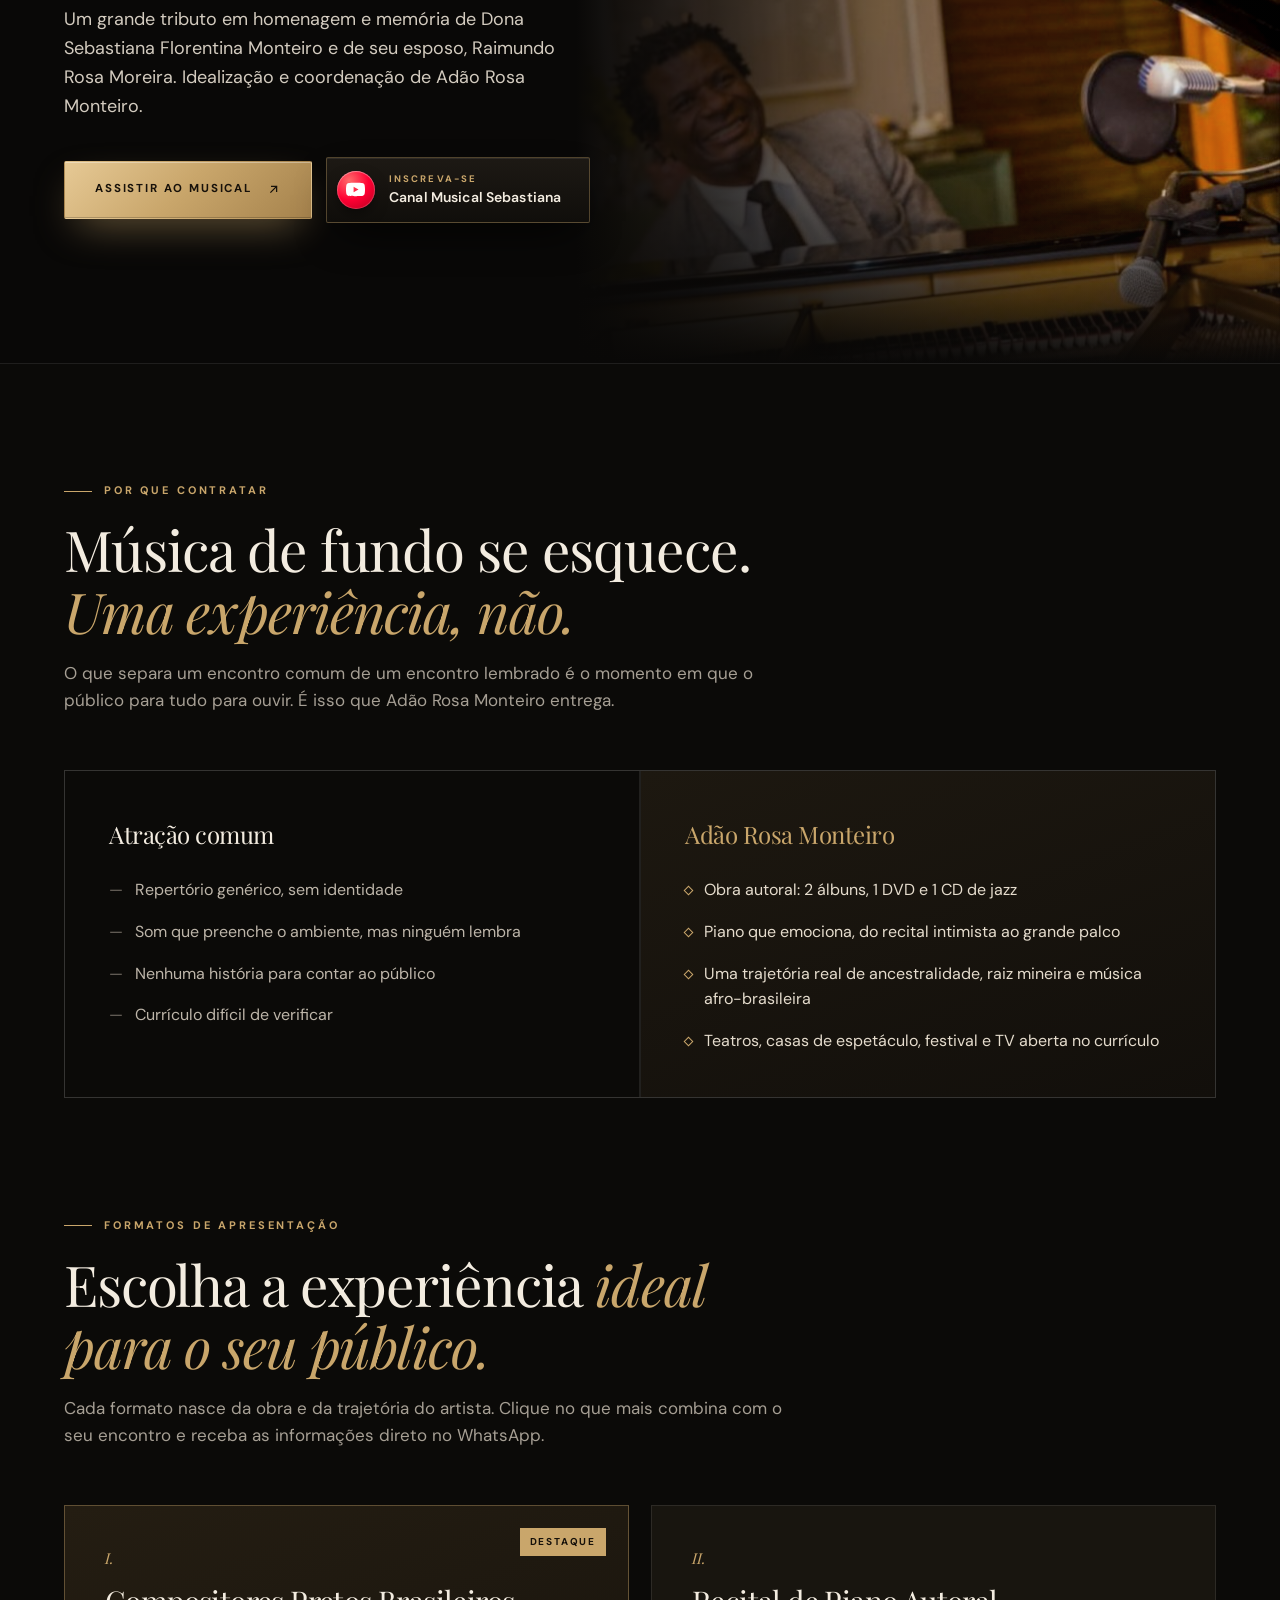
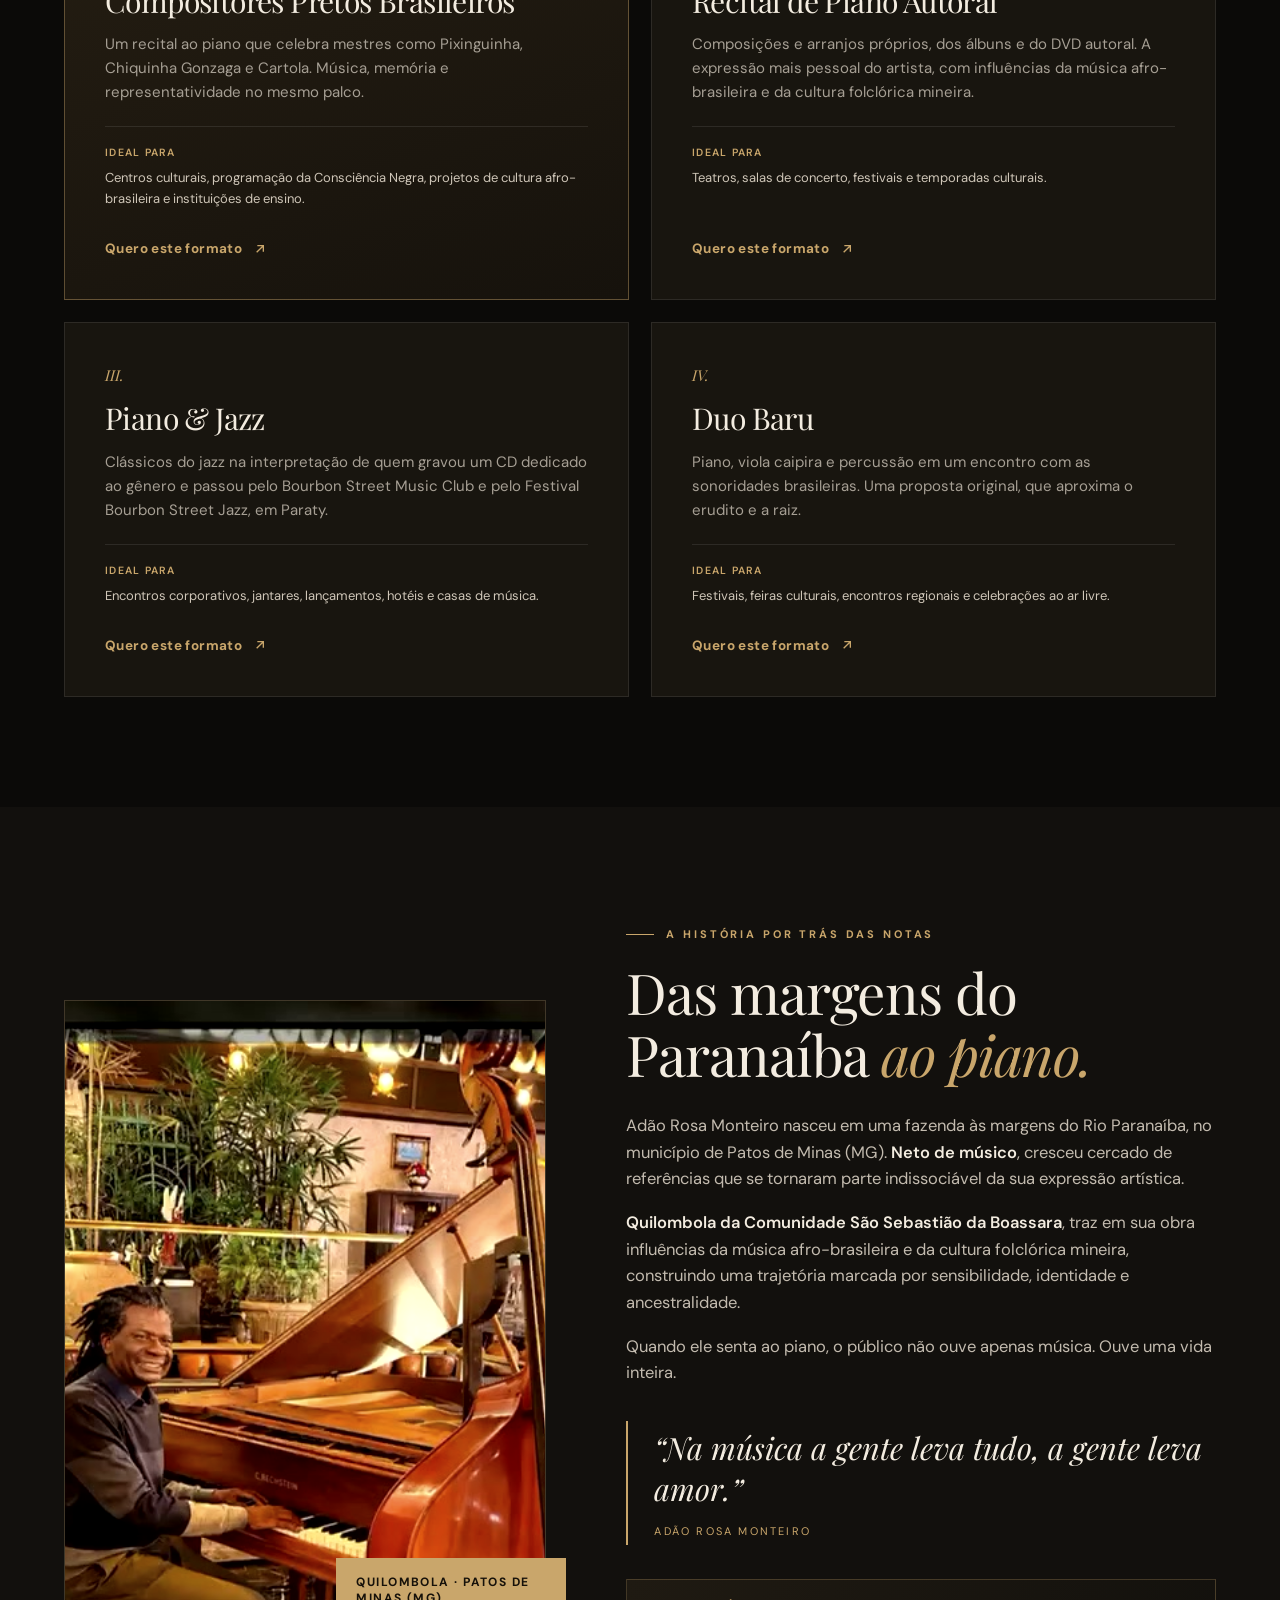
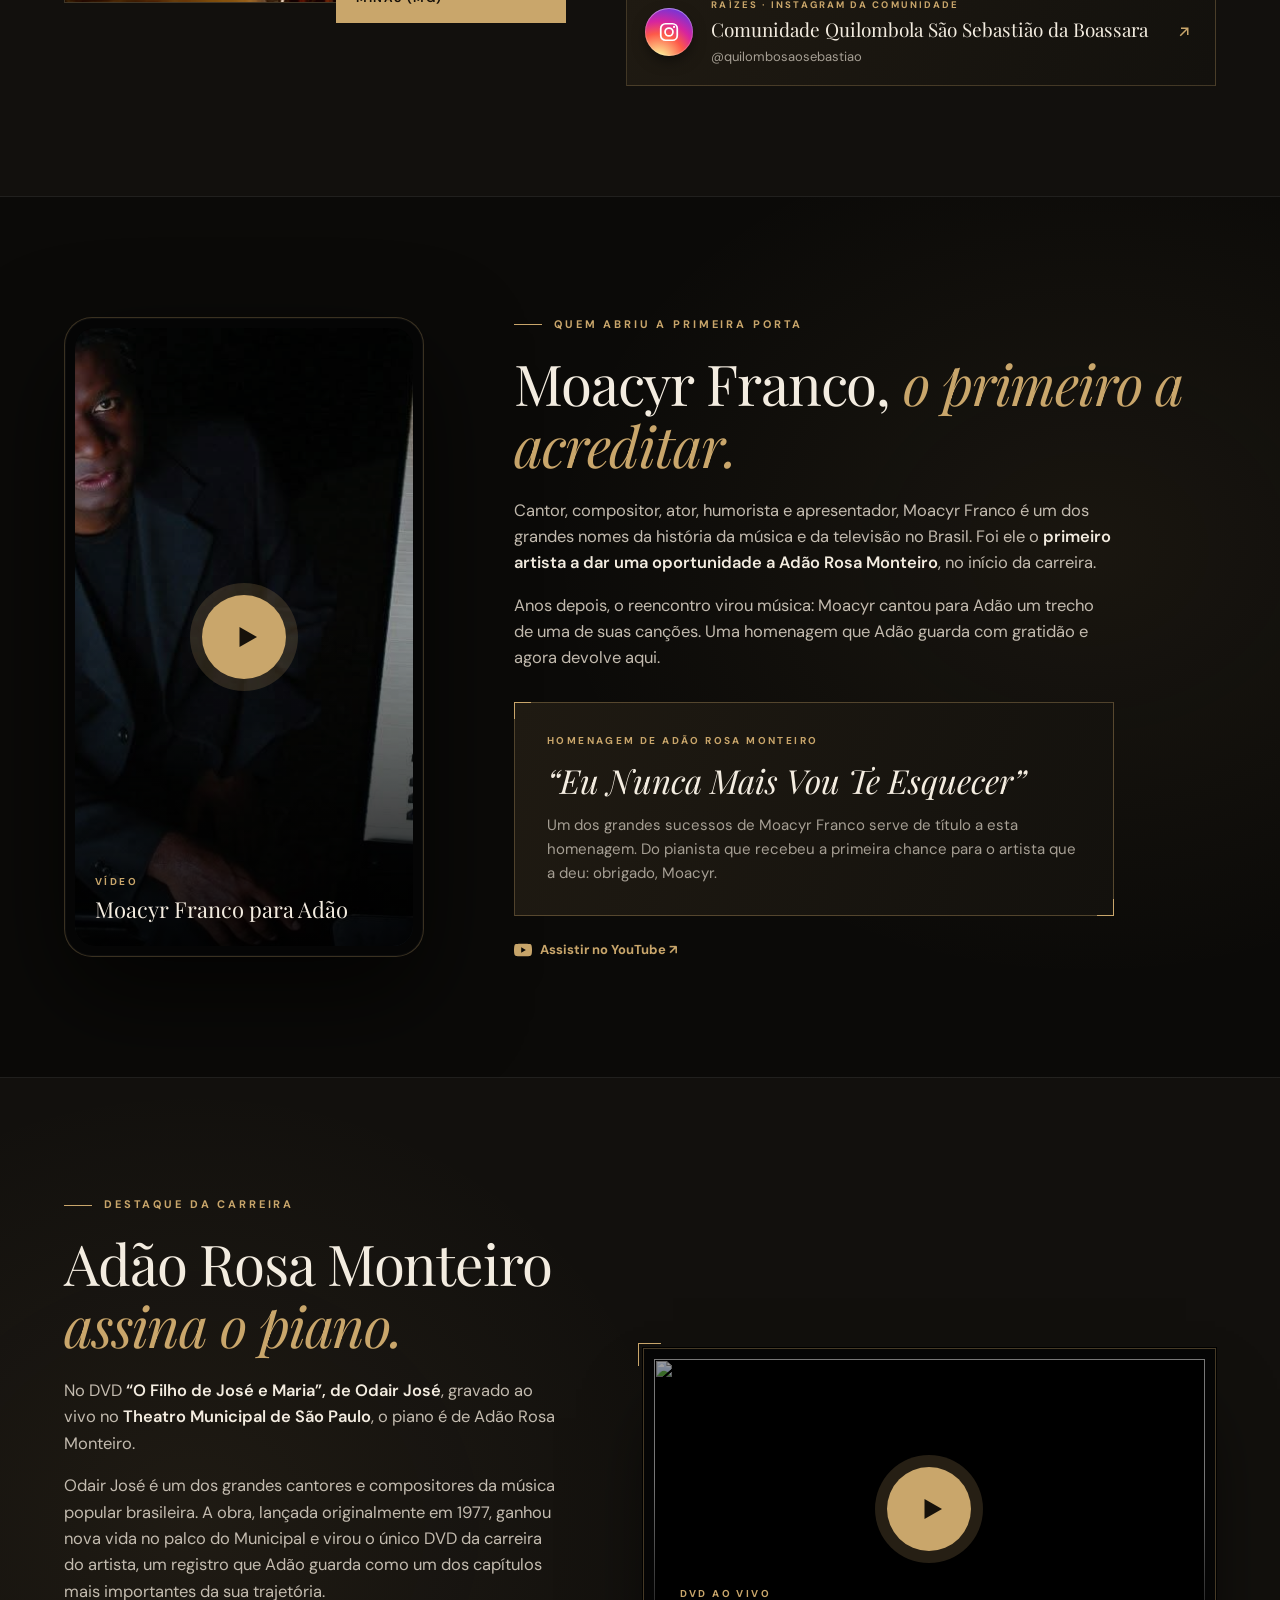
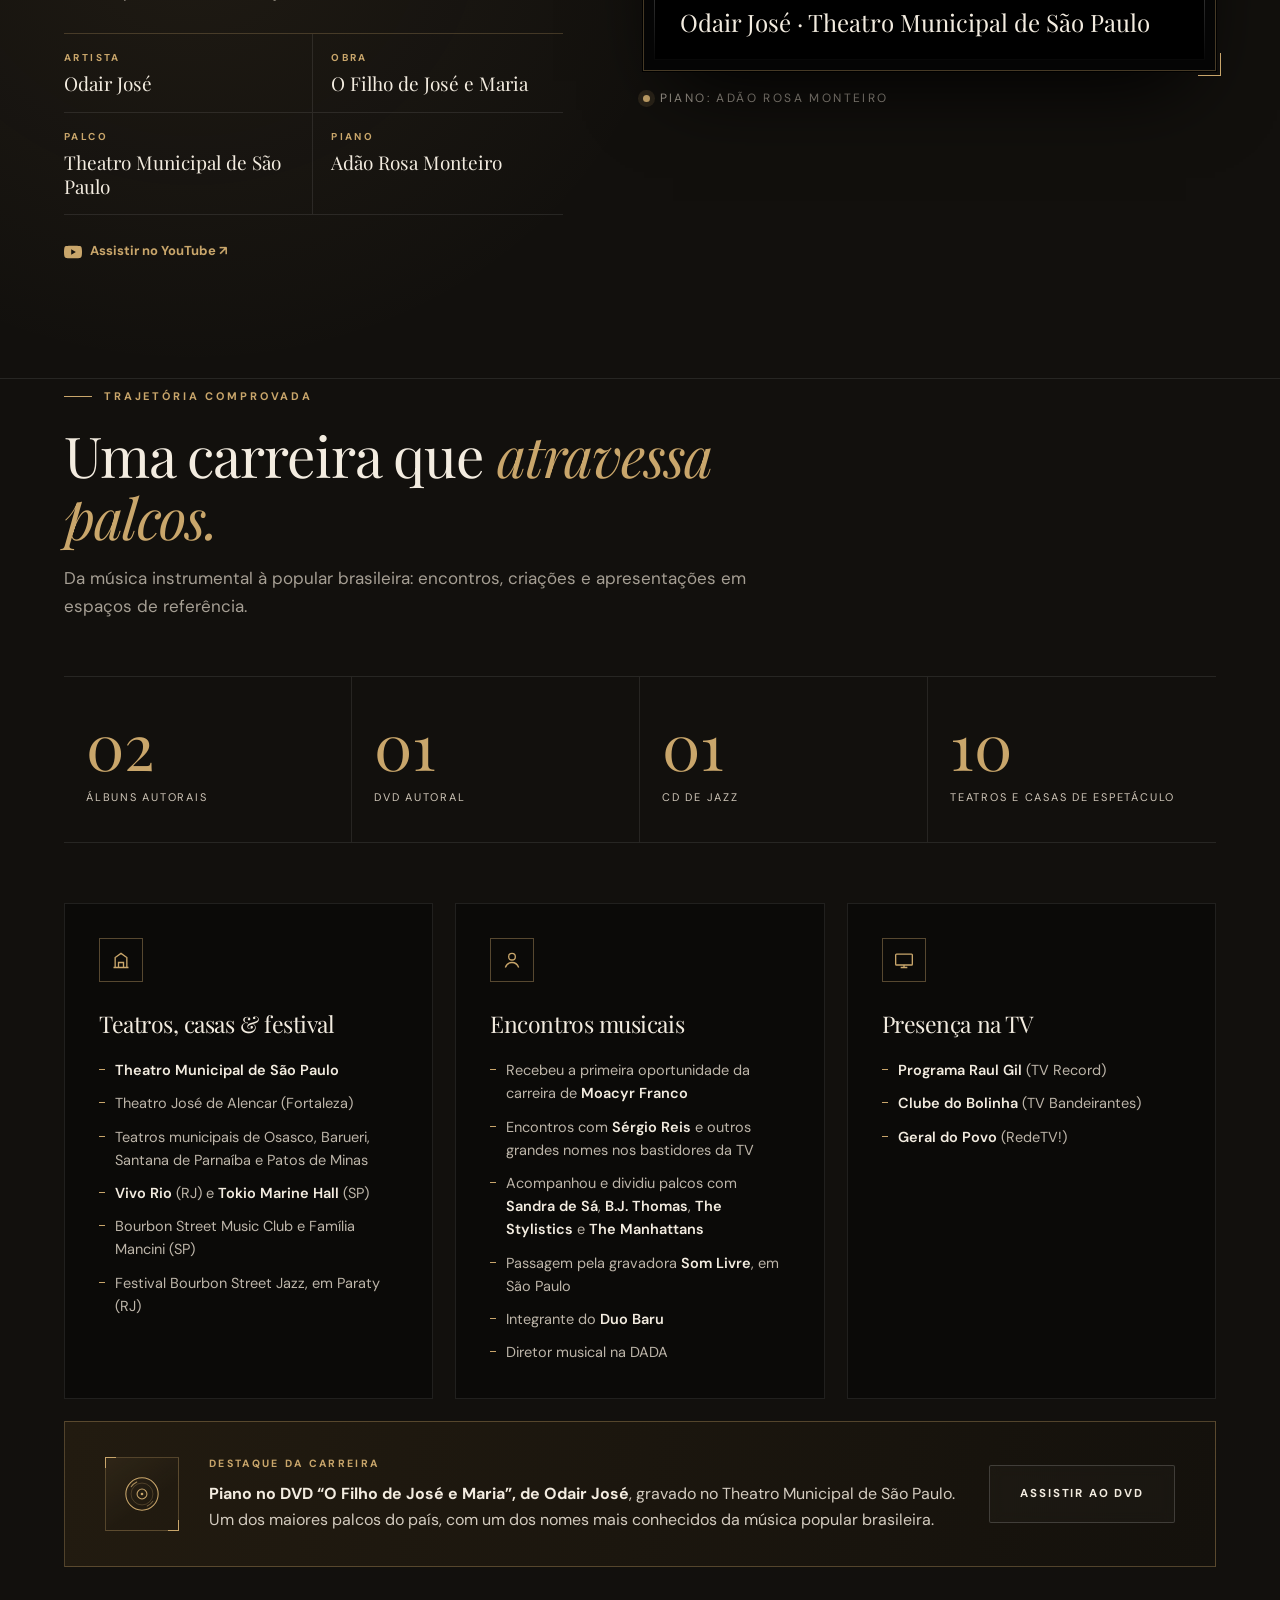
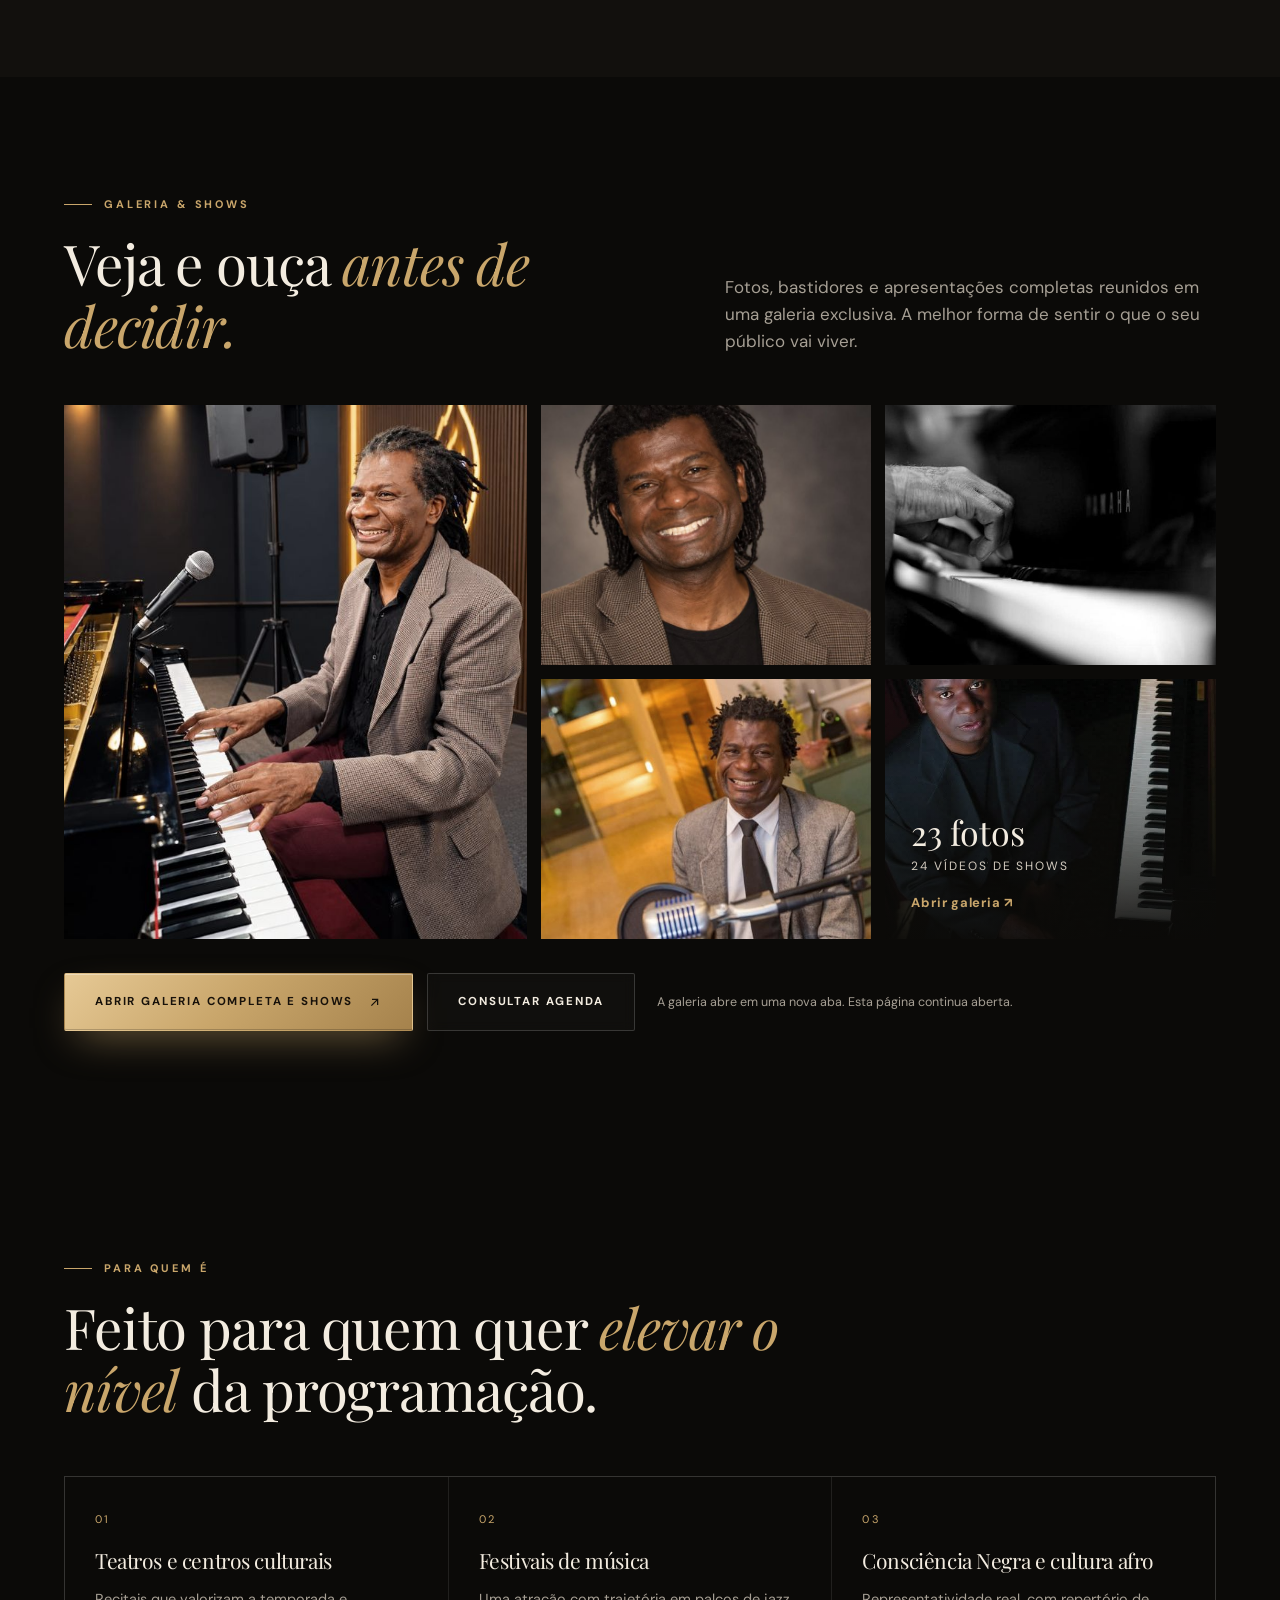
==== commit 5569835c: "Nova página Homenagem: Dona Xírica (Maria Basílio de Paschoa) Co-Authored-By: Claude Opus 5.5 <norep" ====
--- a/index.html
+++ b/index.html
@@ -17,7 +17,7 @@
 <link rel="preconnect" href="https://fonts.googleapis.com">
 <link rel="preconnect" href="https://fonts.gstatic.com" crossorigin>
 <link href="https://fonts.googleapis.com/css2?family=DM+Sans:opsz,wght@9..40,400;9..40,500;9..40,600;9..40,700&family=Playfair+Display:ital,wght@0,400;0,500;0,600;1,400;1,500&display=swap" rel="stylesheet">
-<link rel="stylesheet" href="styles.css?v=16">
+<link rel="stylesheet" href="styles.css?v=17">
 </head>
 <body>
 
@@ -63,6 +63,7 @@
         <span class="menu-k">03 · Assistir</span>
         <a href="galeria.html">Galeria &amp; Shows</a>
         <a href="musical.html">Musical Sebastiana</a>
+        <a href="homenagem.html">Homenagem · Dona Xírica</a>
         <a href="#momentos" data-desde="2026-11-21T00:00:00-03:00">Melhores momentos</a>
         <a href="#ancestralidade">Quilombo Boassara</a>
       </div>
@@ -356,6 +357,21 @@
   </div>
 </section>
 
+<!-- HOMENAGEM · DONA XÍRICA -->
+<section class="sec hm-feature" id="homenagem">
+  <div class="wrap hm-feature-grid">
+    <figure class="hm-portrait rv"><img src="assets/homenagem/dona-xirica-perfil.jpg" alt="Retrato de perfil de Dona Xírica, com lenço estampado, óculos e blusa branca" loading="lazy"></figure>
+    <div class="rv">
+      <span class="eyebrow">Homenagem · 97 anos</span>
+      <h2>Dona <em>Xírica</em></h2>
+      <p class="hm-fullname">Maria Basílio de Paschoa</p>
+      <p>Matriarca e uma das fundadoras do <b>Terno de Moçambique Estrela do Oriente</b>, em Patos de Minas (MG). Ancestralidade, memória viva e guardiã dos saberes da tradição congadeira.</p>
+      <blockquote>Porque uma tradição só permanece viva quando reconhece suas raízes. E Dona Xírica é uma dessas raízes.</blockquote>
+      <a class="btn btn-gold" href="homenagem.html">Ler a homenagem completa <svg><use href="#arrow"/></svg></a>
+    </div>
+  </div>
+</section>
+
 <!-- MUSICAL SEBASTIANA -->
 <section class="musical-feature" id="musical">
   <div class="mf-photo" role="img" aria-label="Adão Rosa Monteiro refletido no piano de cauda"></div>
@@ -795,6 +811,7 @@
       <a class="foot-ig" href="https://www.instagram.com/quilombosaosebastiao/" target="_blank" rel="noopener noreferrer"><svg width="15" height="15"><use href="#ig"/></svg>@quilombosaosebastiao</a>
       <a href="galeria.html" target="_blank" rel="noopener">Galeria &amp; Shows ↗</a>
       <a href="musical.html" target="_blank" rel="noopener">Musical Sebastiana ↗</a>
+      <a href="homenagem.html">Homenagem · Dona Xírica</a>
       <a href="#topo">Voltar ao topo ↑</a>
     </div>
     <small style="width:100%">© <span id="ano"></span> Adão Rosa Monteiro. Arte · Raízes · Ancestralidade.</small>
--- a/styles.css
+++ b/styles.css
@@ -910,3 +910,55 @@
 .boa-quote blockquote{margin:0 auto;max-width:900px;font:italic 400 clamp(1.7rem,3.6vw,2.9rem)/1.25 var(--serif);color:var(--cream)}
 .boa-quote figcaption{margin-top:22px;font-size:11px;letter-spacing:.22em;text-transform:uppercase;color:var(--muted)}
 .boa-quote figcaption b{color:var(--gold);font-weight:700}
+
+/* =========================================================
+   HOMENAGEM · Dona Xírica (homenagem.html) + destaque no index
+   ========================================================= */
+.hm-hero .mu-hero-photo img{object-position:40% 30%}
+.hm-fullname{font-family:var(--serif);font-style:italic;font-size:clamp(1.3rem,2.2vw,1.7rem);color:var(--gold2);margin:-10px 0 18px}
+.hm-grid{display:grid;grid-template-columns:.8fr 1.2fr;gap:80px;align-items:start}
+.hm-grid>*{min-width:0}
+.hm-aside{position:sticky;top:110px;display:grid;gap:22px}
+.hm-portrait{position:relative;margin:0}
+.hm-portrait img{width:100%;aspect-ratio:4/5;object-fit:cover;object-position:60% 30%;border:1px solid #c9a66b40;box-shadow:0 40px 100px #000a}
+.hm-portrait::before,.hm-portrait::after{content:"";position:absolute;width:26px;height:26px;border-color:var(--gold);border-style:solid;z-index:2}
+.hm-portrait::before{top:-8px;left:-8px;border-width:1px 0 0 1px}
+.hm-portrait::after{bottom:-8px;right:-8px;border-width:0 1px 1px 0}
+.hm-card{padding:34px 28px}
+.hm-card .mu-credit{font-size:18px;line-height:1.35}
+.hm-local{margin:18px 0 0;font-size:11px;letter-spacing:.22em;text-transform:uppercase;color:var(--muted)}
+.hm-text p{color:#c3bbaf;font-size:17px;line-height:1.75;margin:0 0 20px;max-width:640px}
+.hm-text .hm-lead{color:var(--cream);font-size:19px}
+.hm-text .hm-lead::first-letter{float:left;font-family:var(--serif);font-size:4.4em;line-height:.85;padding:6px 12px 0 0;color:var(--gold)}
+.hm-pull{margin:44px 0;padding:8px 0 8px 30px;border-left:1px solid var(--gold);font-family:var(--serif);font-size:clamp(1.5rem,2.6vw,2.1rem);line-height:1.3;color:var(--cream);max-width:620px}
+.hm-pull em{color:var(--gold);font-style:italic}
+.hm-text .hm-close{margin-top:40px;padding-top:30px;border-top:1px solid #c9a66b33;font-family:var(--serif);font-size:clamp(1.4rem,2.4vw,1.9rem);line-height:1.35;color:var(--cream)}
+.hm-close em{color:var(--gold);font-style:italic}
+.hm-pillars{padding-top:90px;padding-bottom:90px}
+.hm-gallery{display:grid;grid-template-columns:repeat(4,1fr);gap:14px}
+.hm-gallery .mf-item{position:relative;aspect-ratio:3/4;padding:0;border:1px solid var(--line);background:#000;cursor:zoom-in;overflow:hidden}
+.hm-gallery img{width:100%;height:100%;object-fit:cover;object-position:50% 30%;transition:transform 1.2s cubic-bezier(.2,.7,.2,1),filter .5s;filter:saturate(.92)}
+.hm-gallery .mf-item:hover img{transform:scale(1.05);filter:saturate(1.05)}
+.hm-gallery .mf-item:focus-visible{outline:2px solid var(--gold);outline-offset:3px}
+/* destaque no index */
+.hm-feature{position:relative;overflow:hidden;background:radial-gradient(ellipse at 80% 20%,#c9a66b14,transparent 60%),#0d0b09;border-block:1px solid #c9a66b26}
+.hm-feature-grid{display:grid;grid-template-columns:.85fr 1.15fr;gap:80px;align-items:center}
+.hm-feature-grid>*{min-width:0}
+.hm-feature h2{font-size:clamp(2.4rem,4.8vw,4.2rem);line-height:1.05;margin:18px 0 8px}
+.hm-feature p{color:#c3bbaf;font-size:17px;max-width:560px}
+.hm-feature blockquote{margin:26px 0 32px;padding-left:22px;border-left:1px solid var(--gold);font-family:var(--serif);font-style:italic;font-size:clamp(1.2rem,2vw,1.5rem);color:var(--cream);max-width:540px}
+@media(max-width:980px){
+  .hm-gallery{grid-template-columns:1fr 1fr}
+  .hm-grid,.hm-feature-grid{grid-template-columns:1fr;gap:50px}
+  .hm-aside{position:static;grid-template-columns:1fr 1fr;align-items:stretch}
+  .hm-portrait img{height:100%}
+}
+@media(max-width:620px){
+  .hm-aside{grid-template-columns:1fr}
+  .hm-portrait img{aspect-ratio:4/5;height:auto}
+  .hm-text p{font-size:16.5px}
+  .hm-text .hm-lead{font-size:18px}
+  .hm-pull{padding-left:20px;margin:34px 0}
+  .hm-gallery{gap:10px}
+  .hm-feature .btn{width:100%}
+}
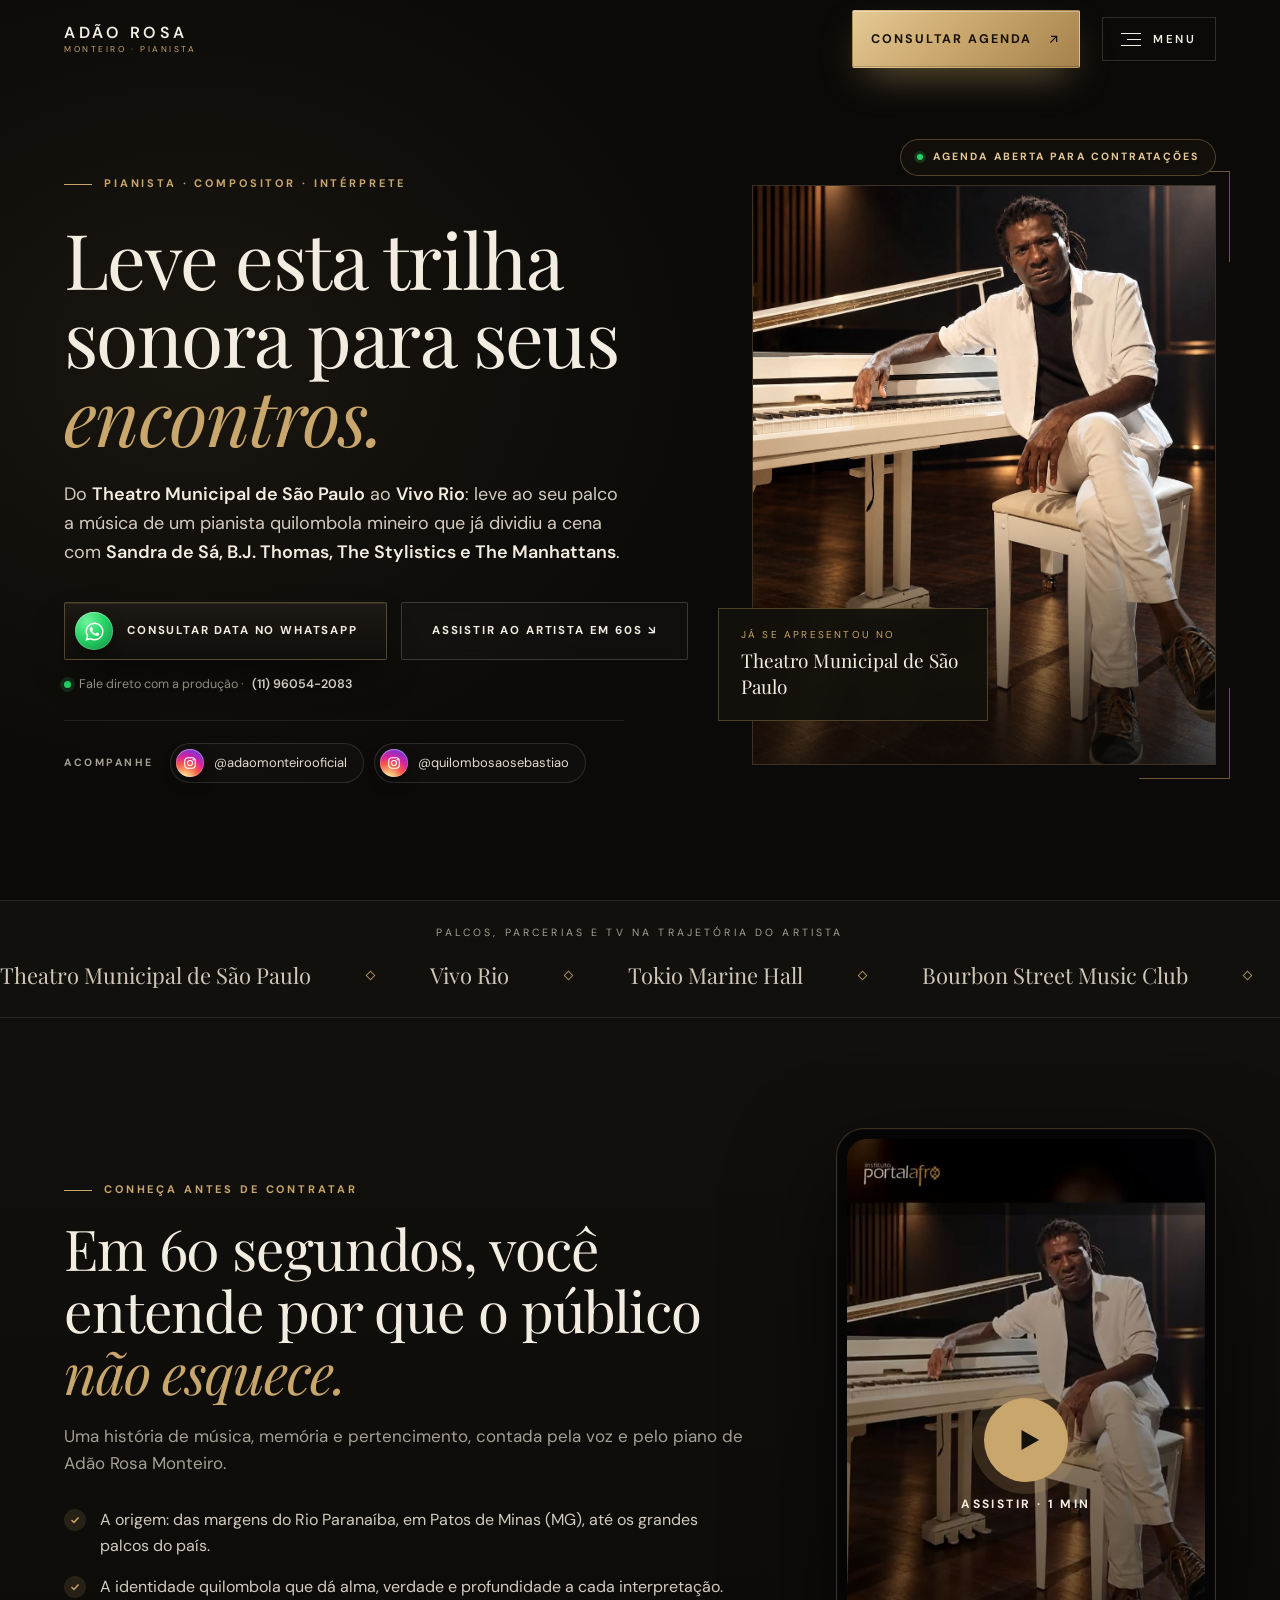
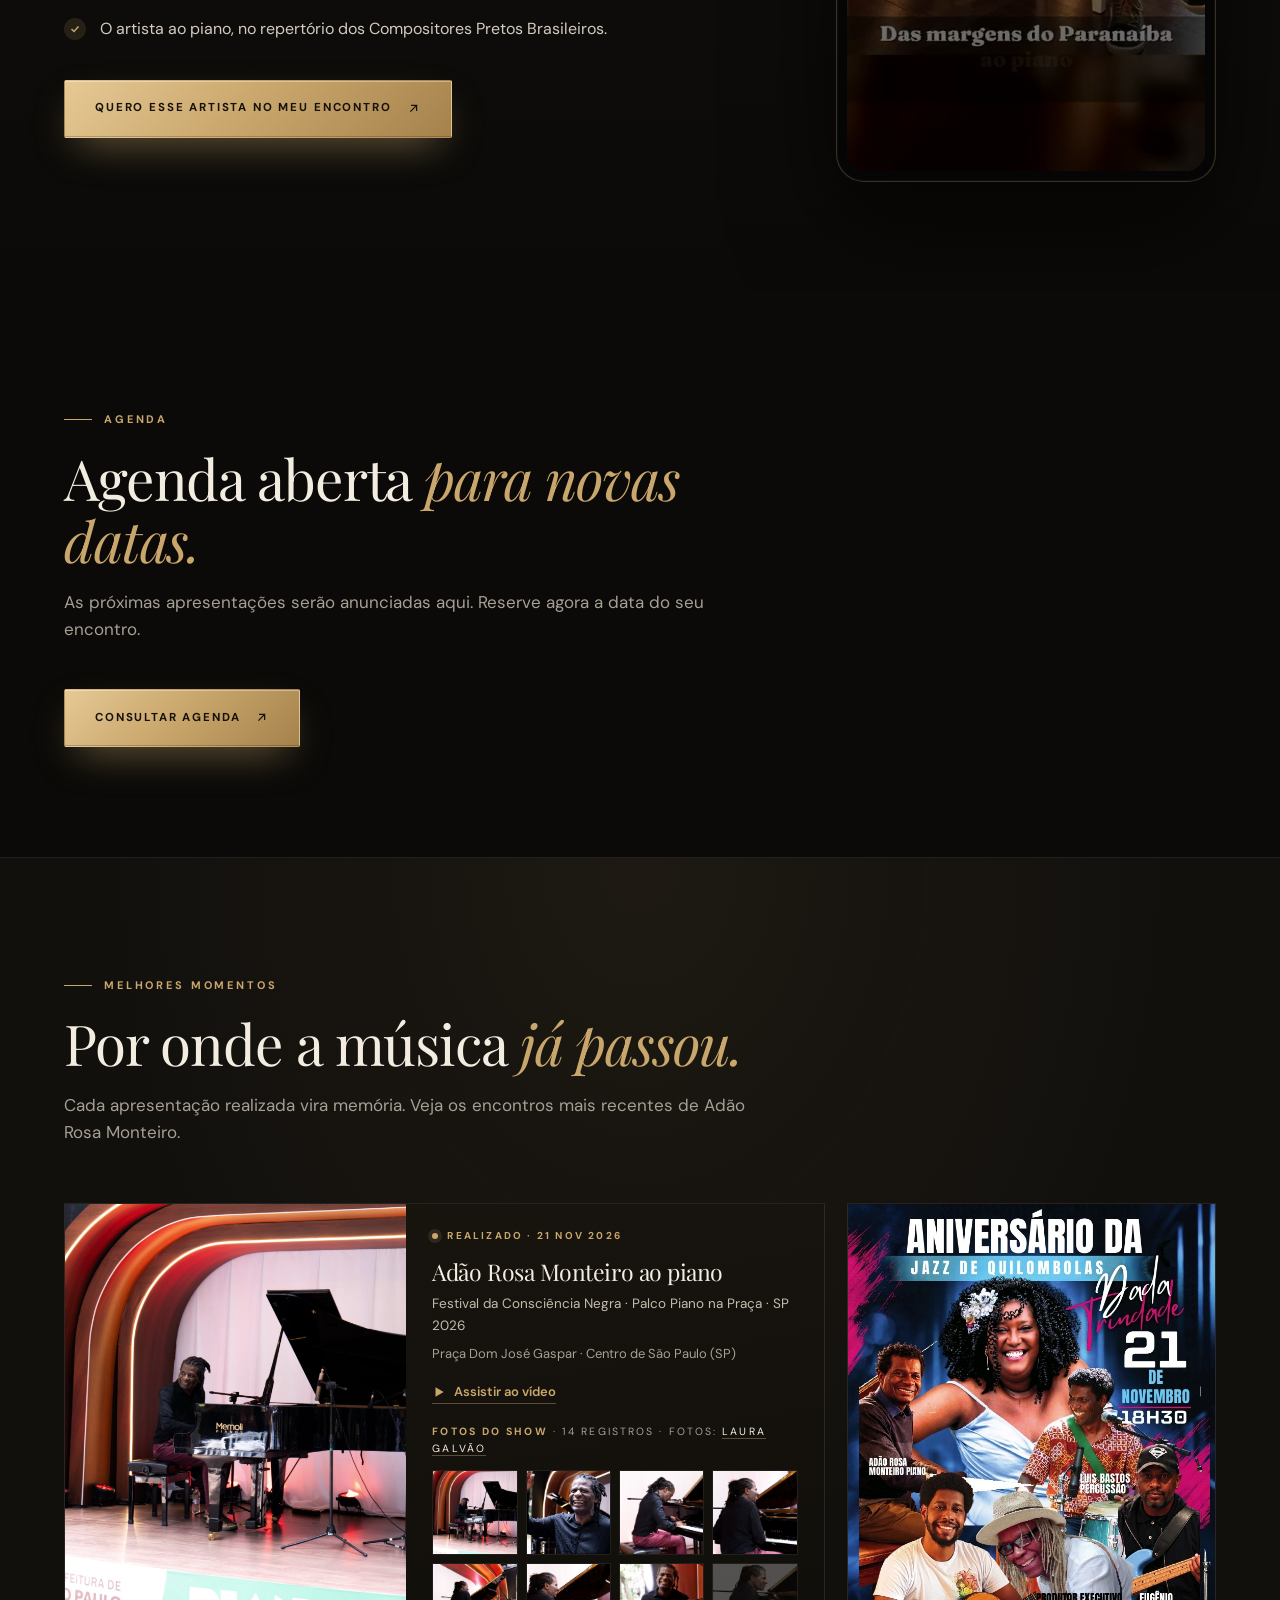
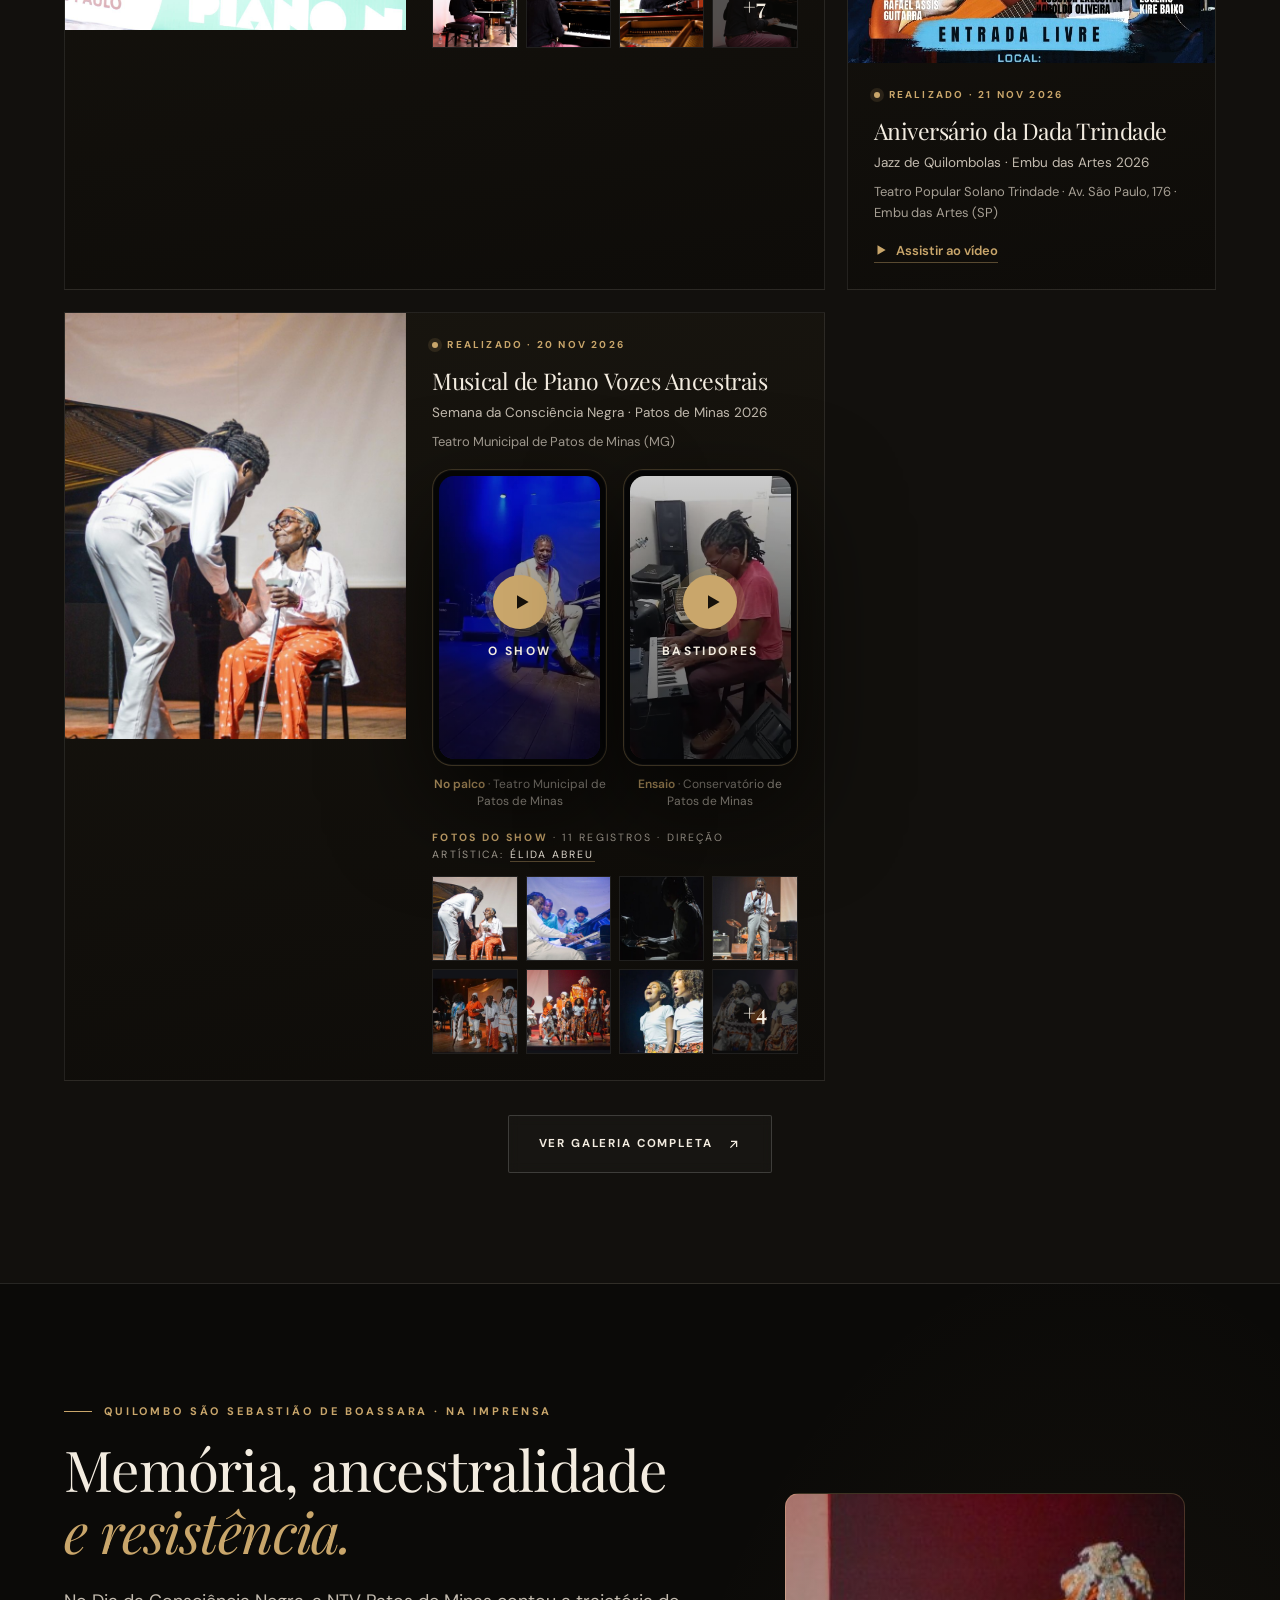
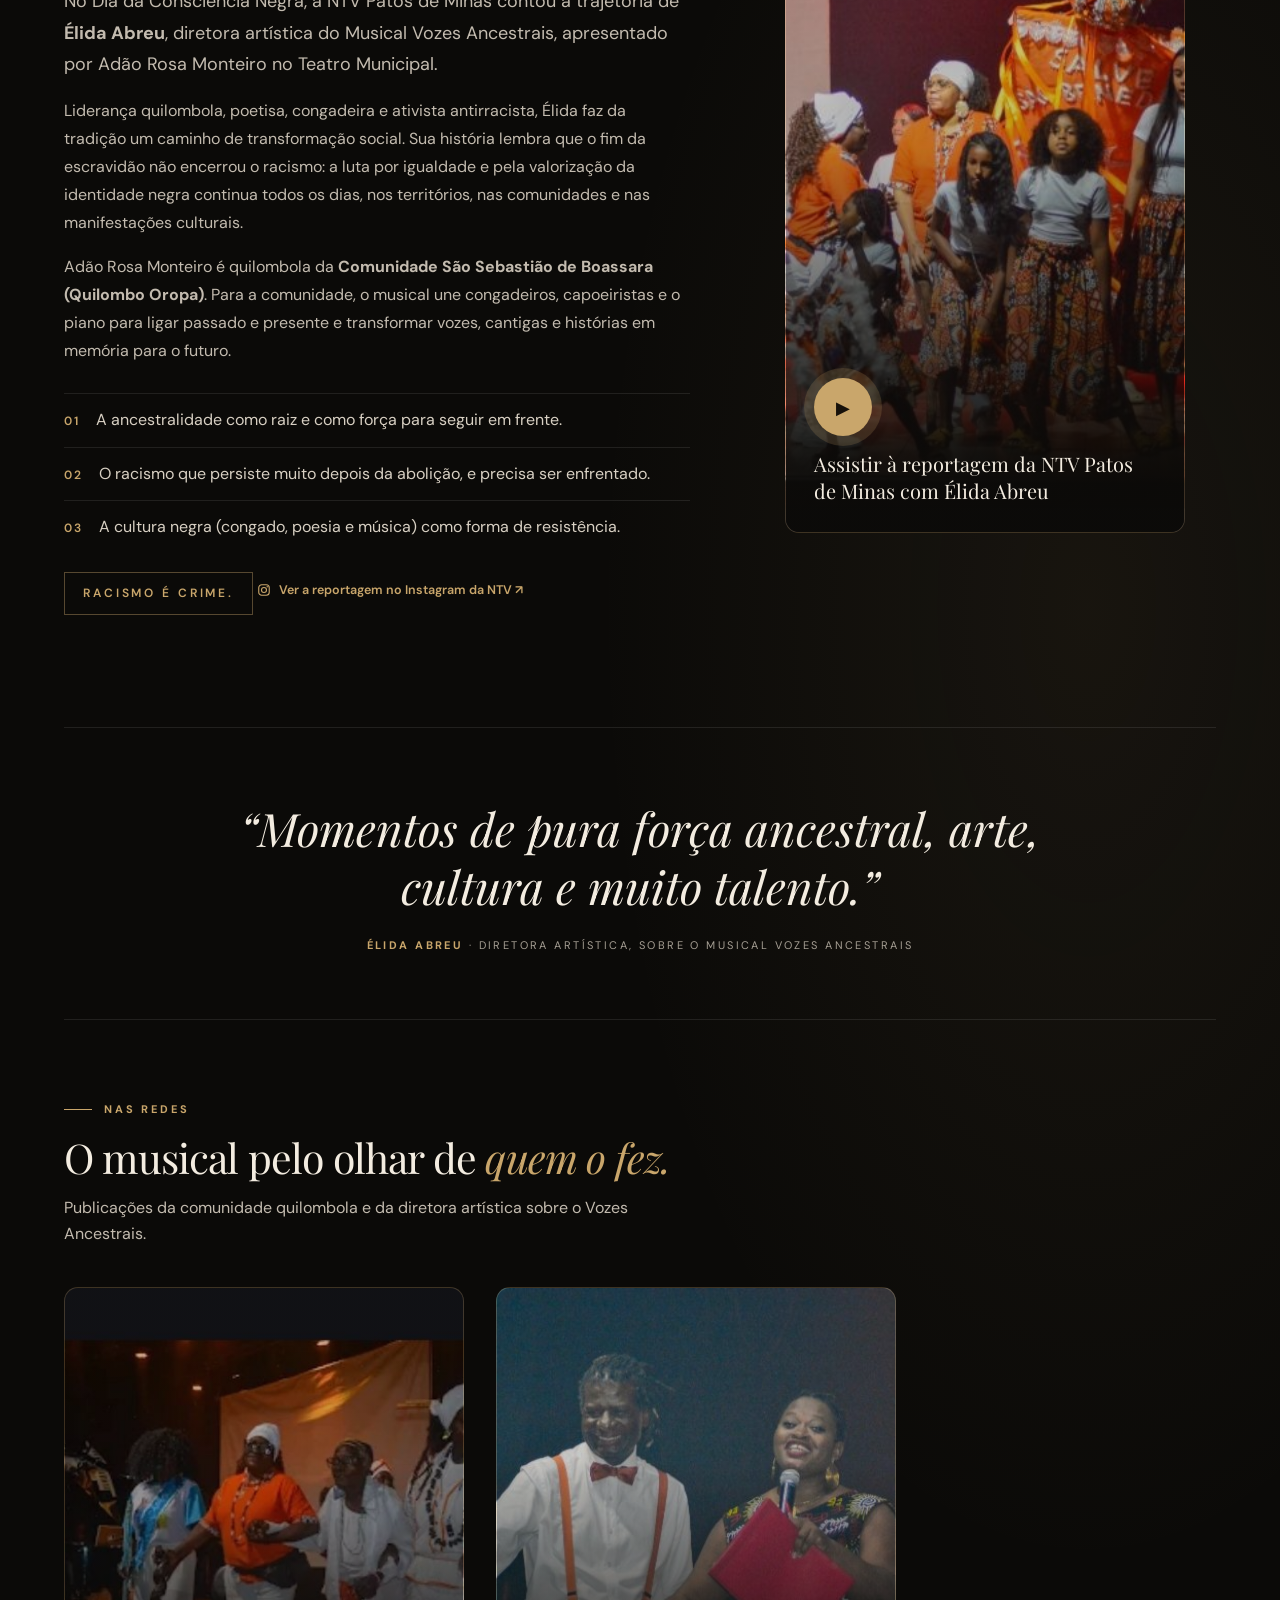
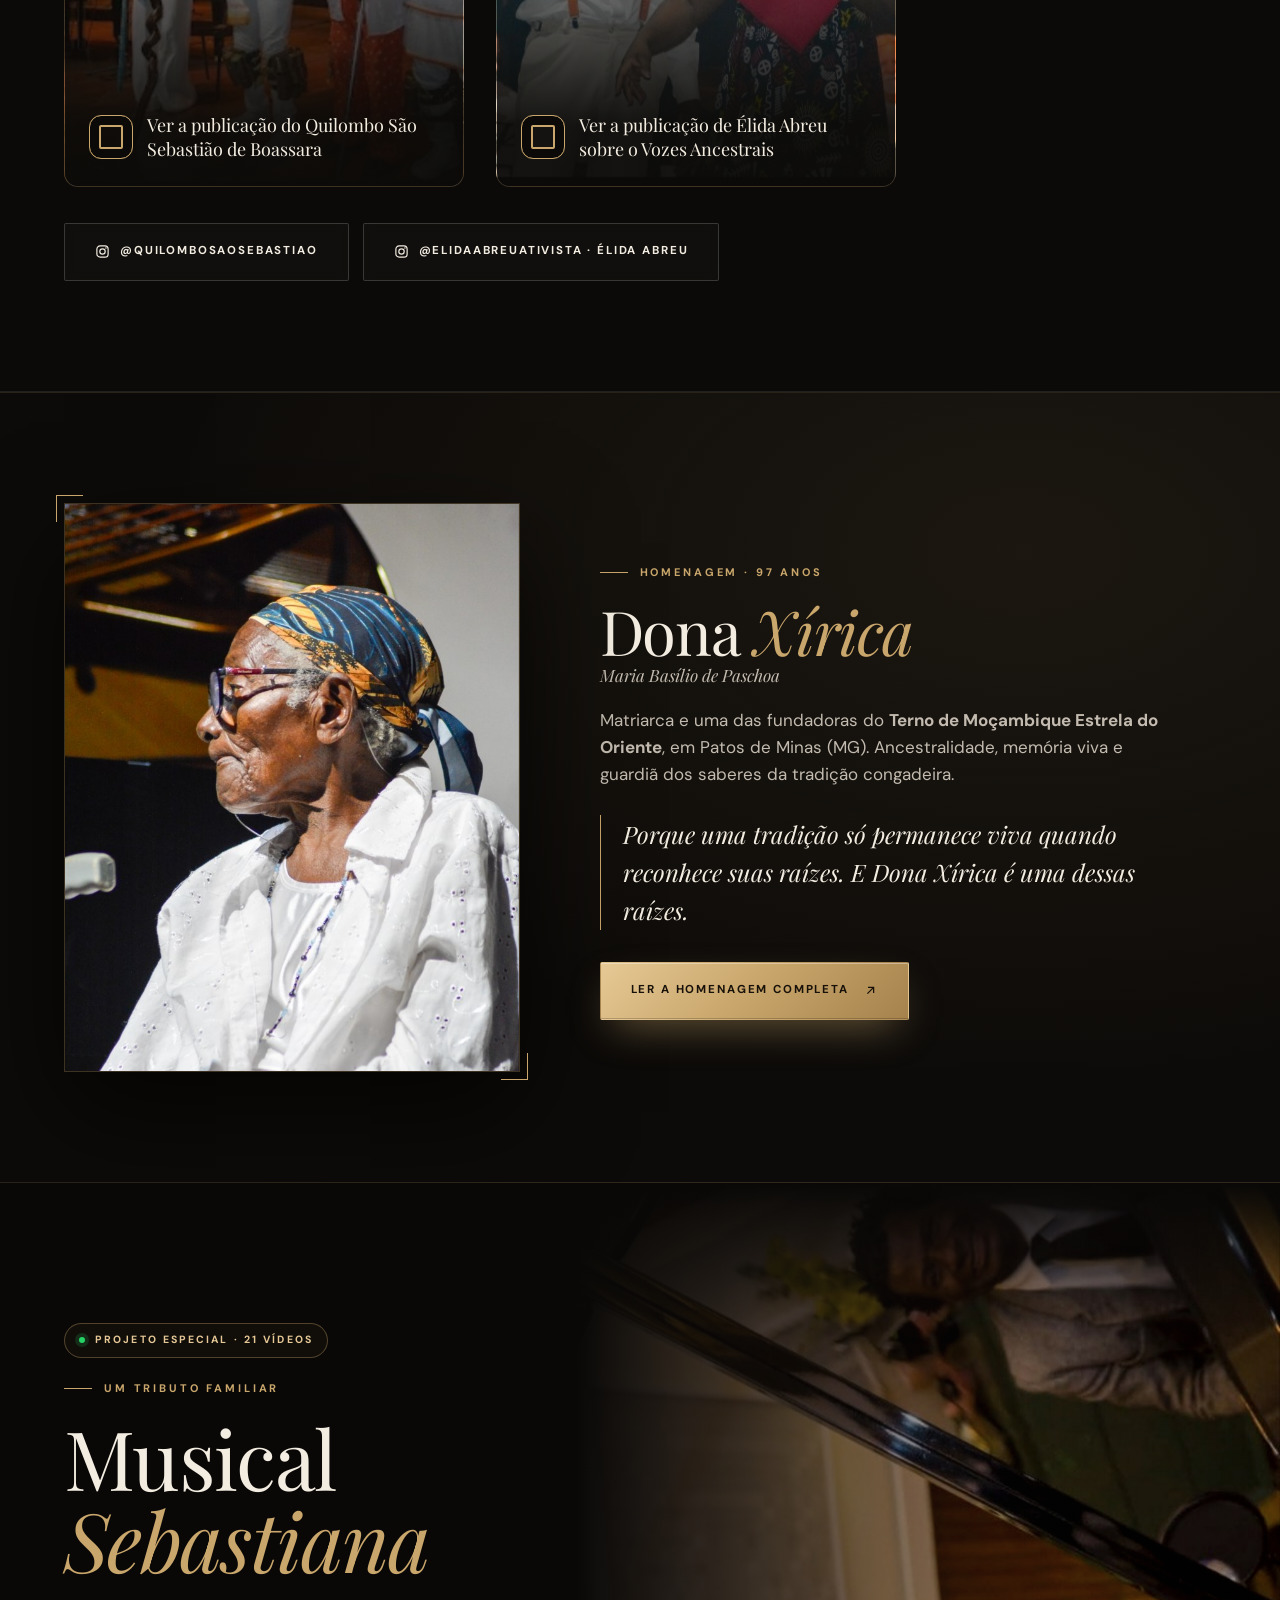
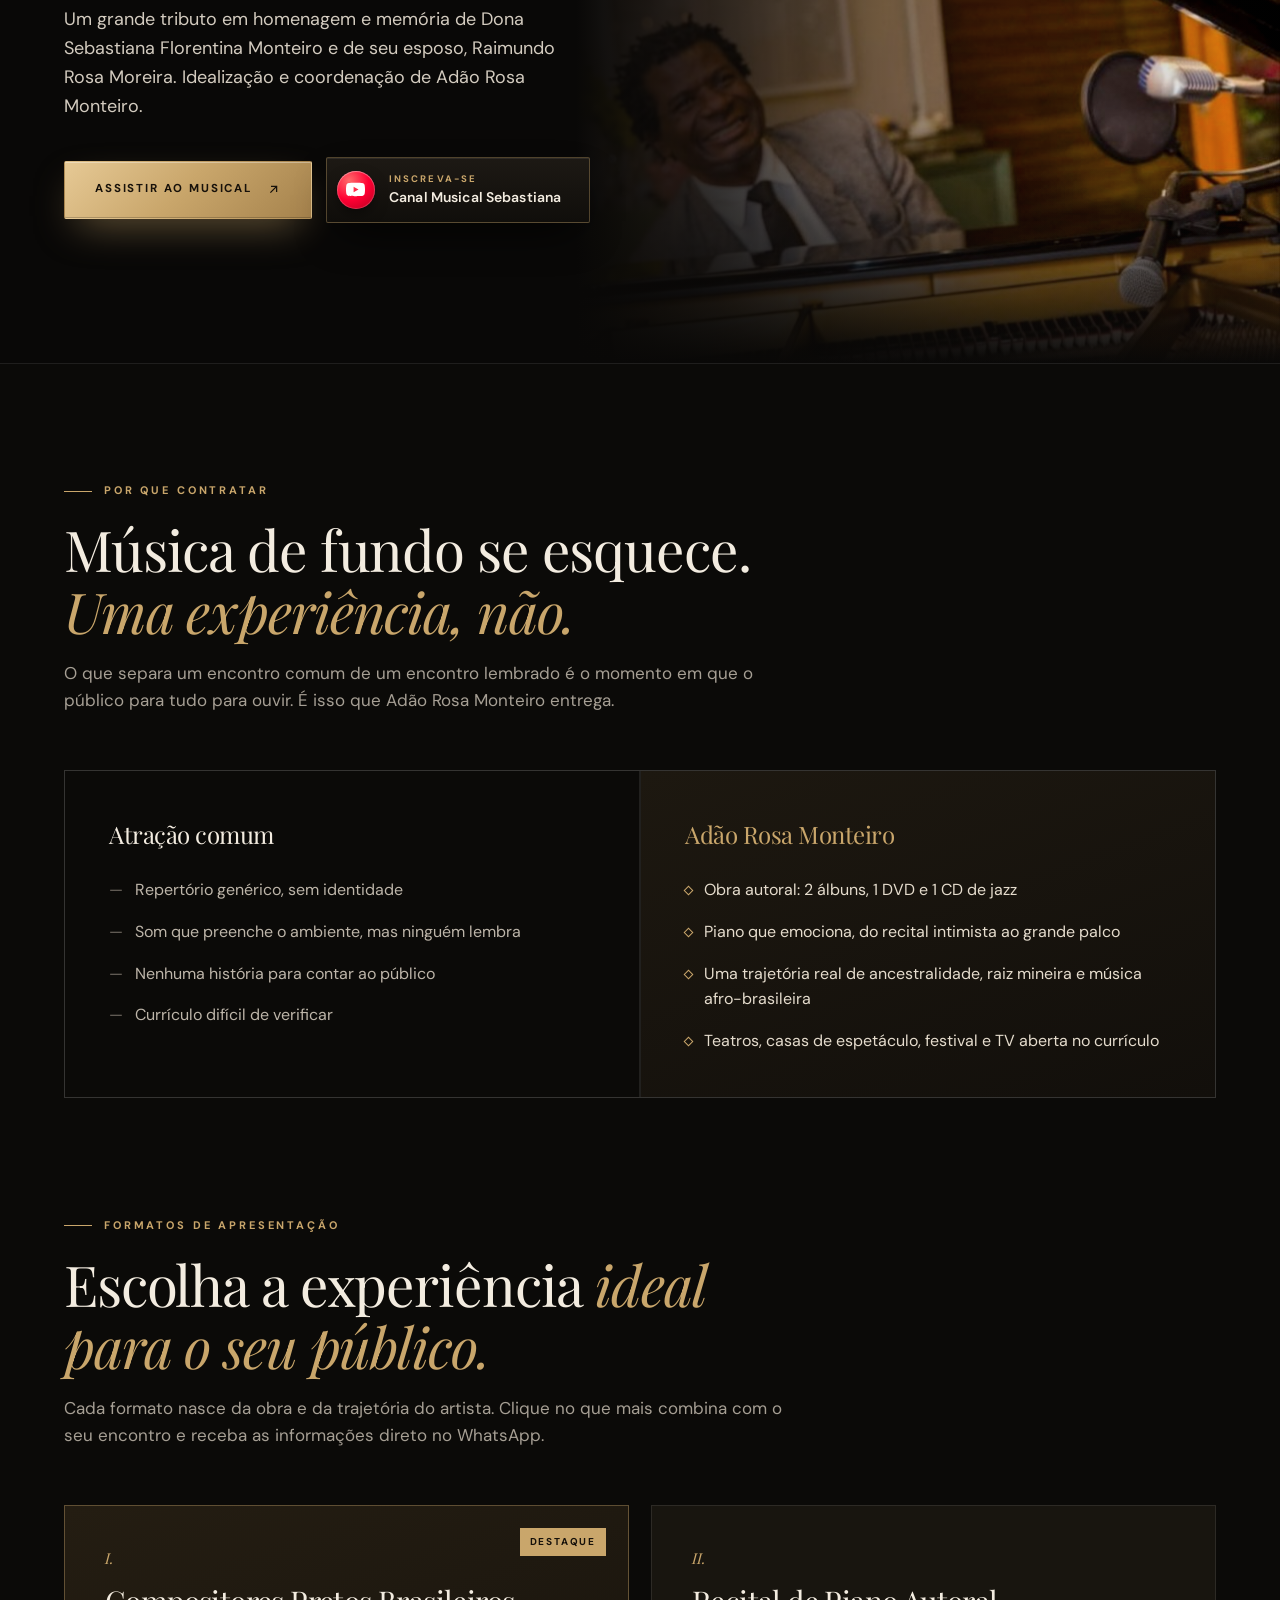
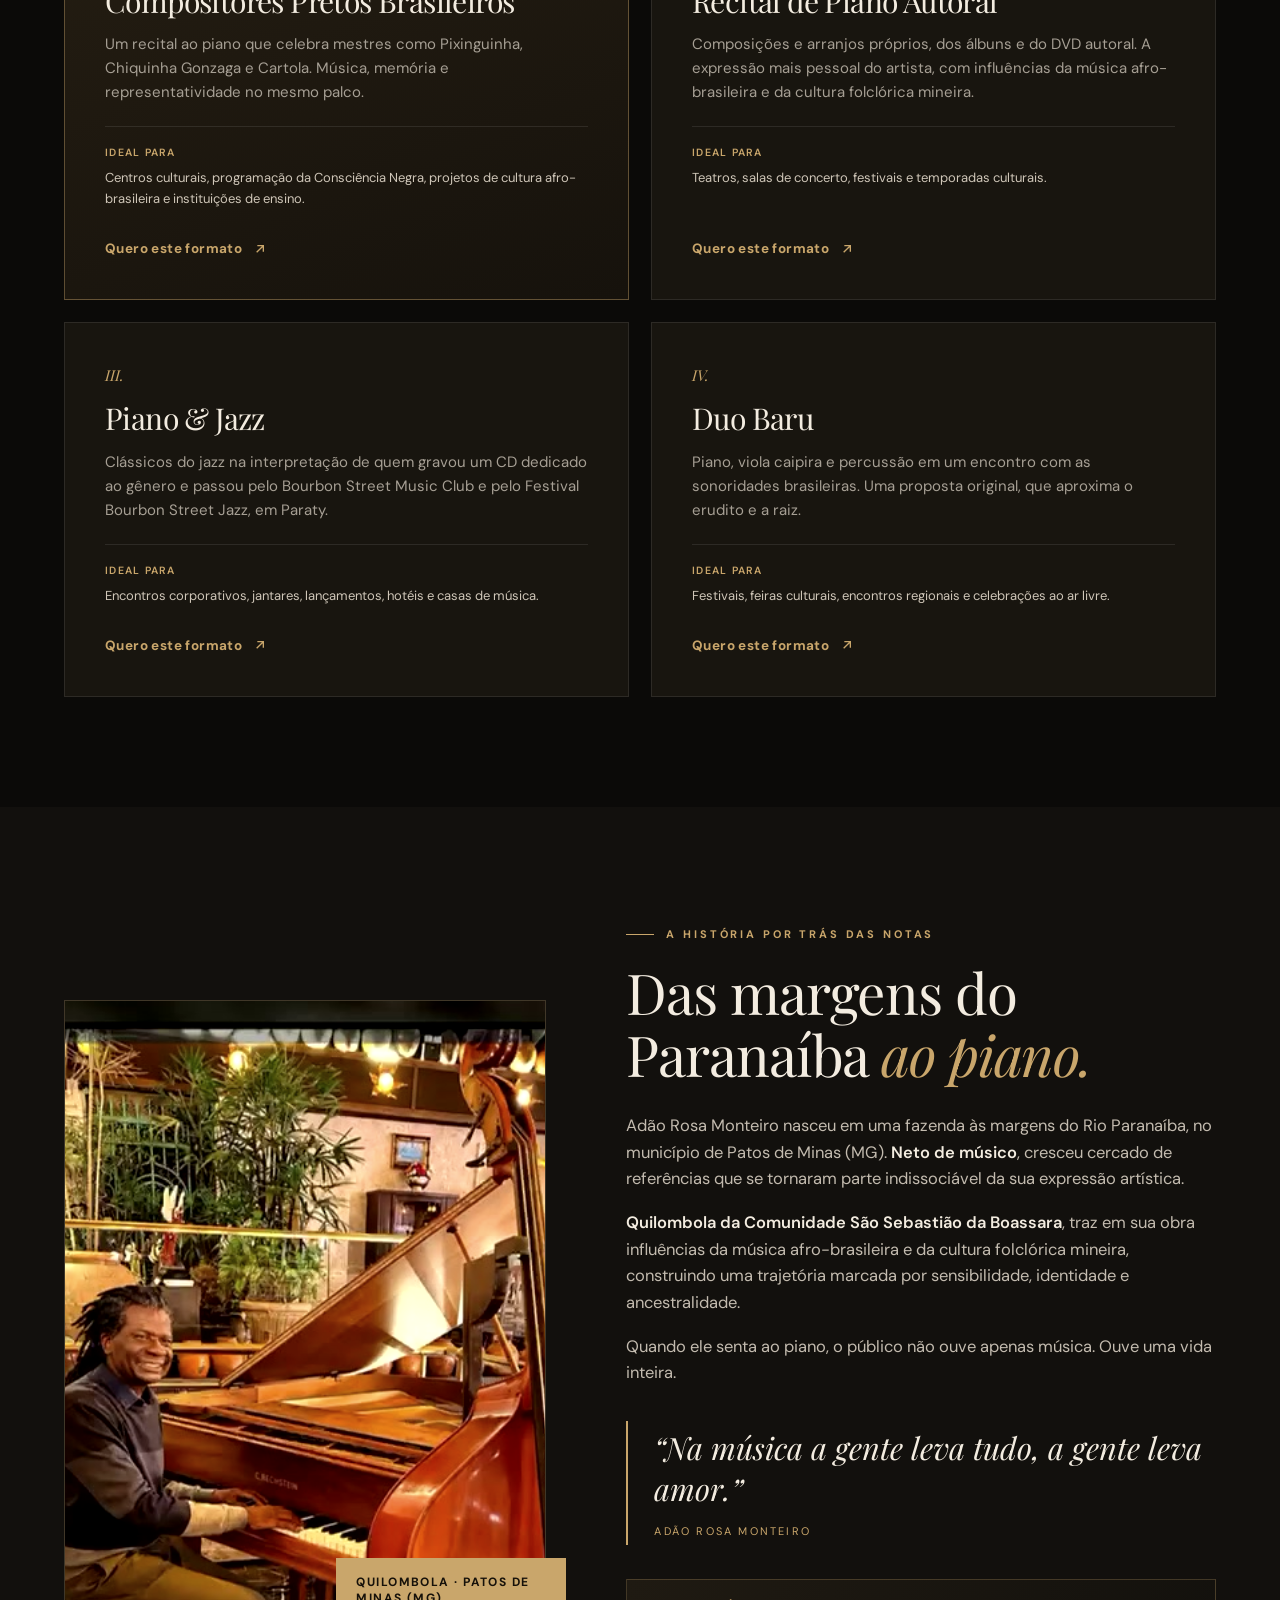
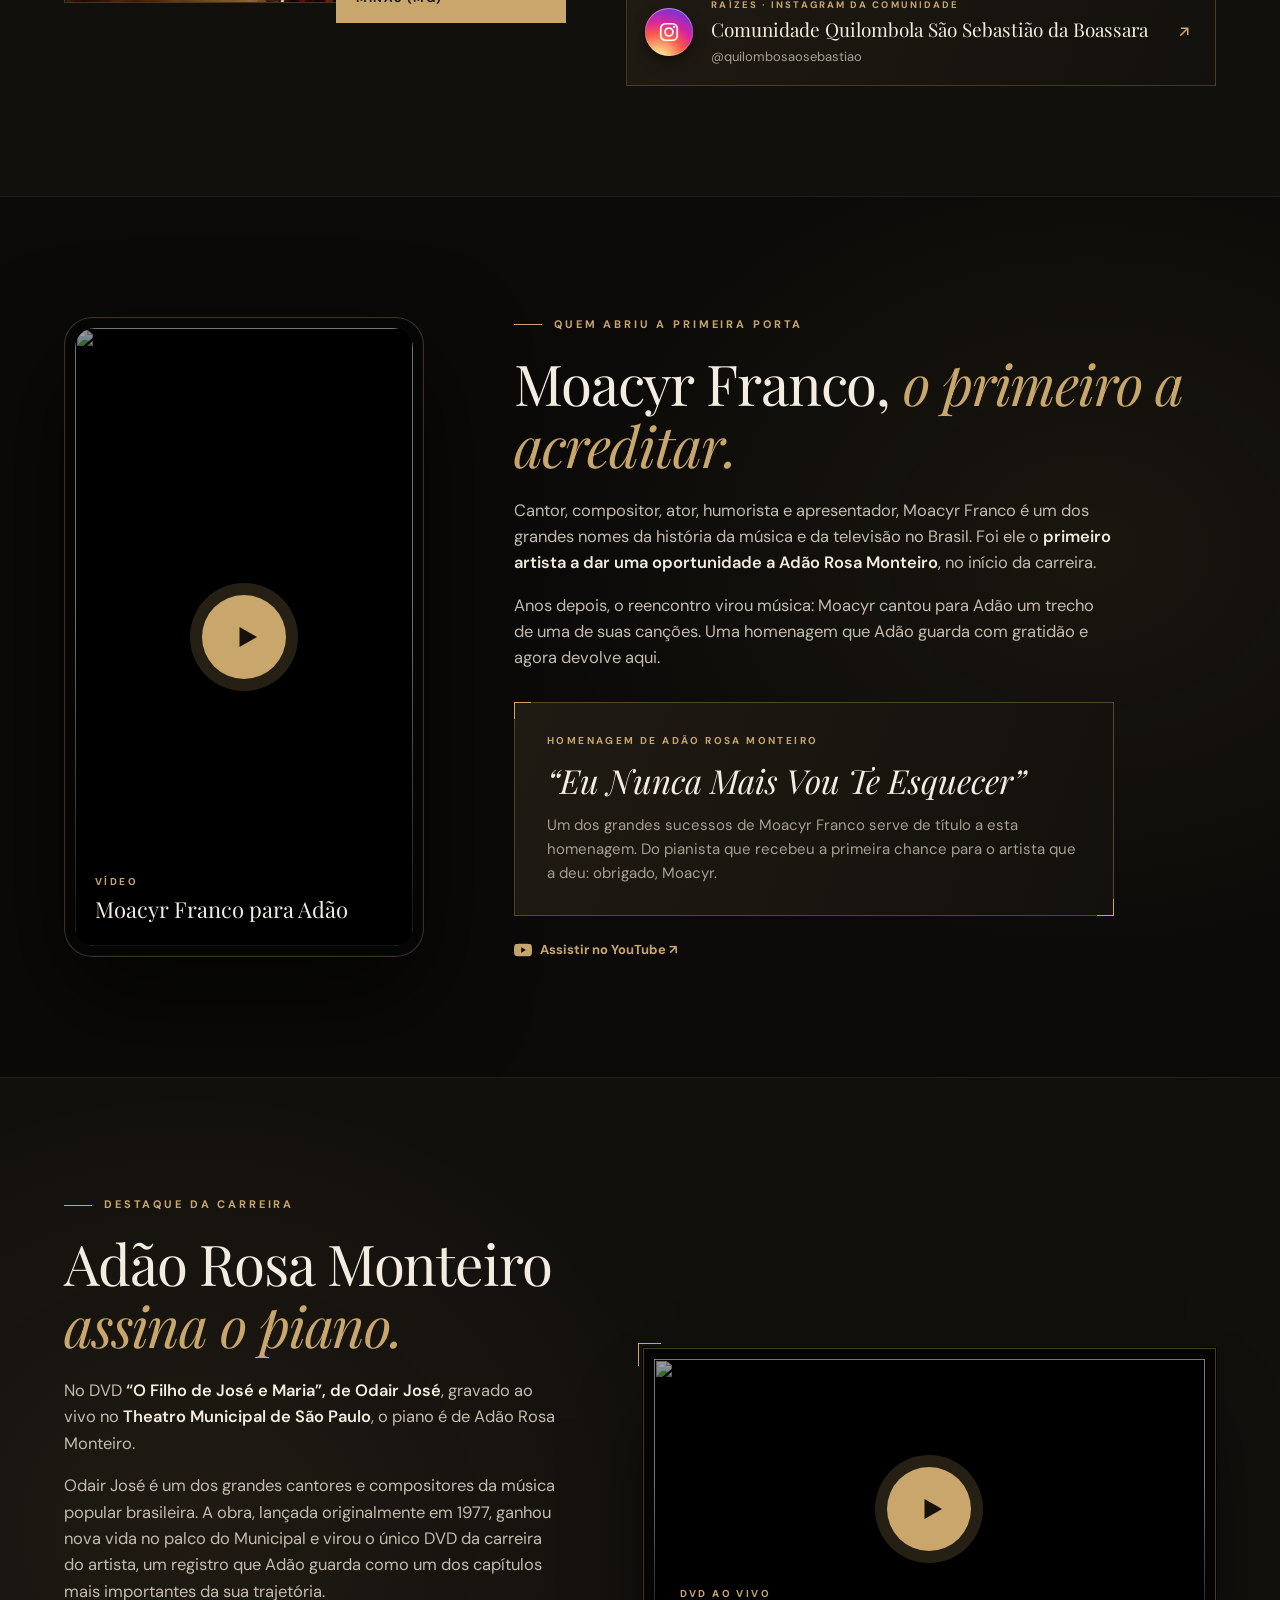
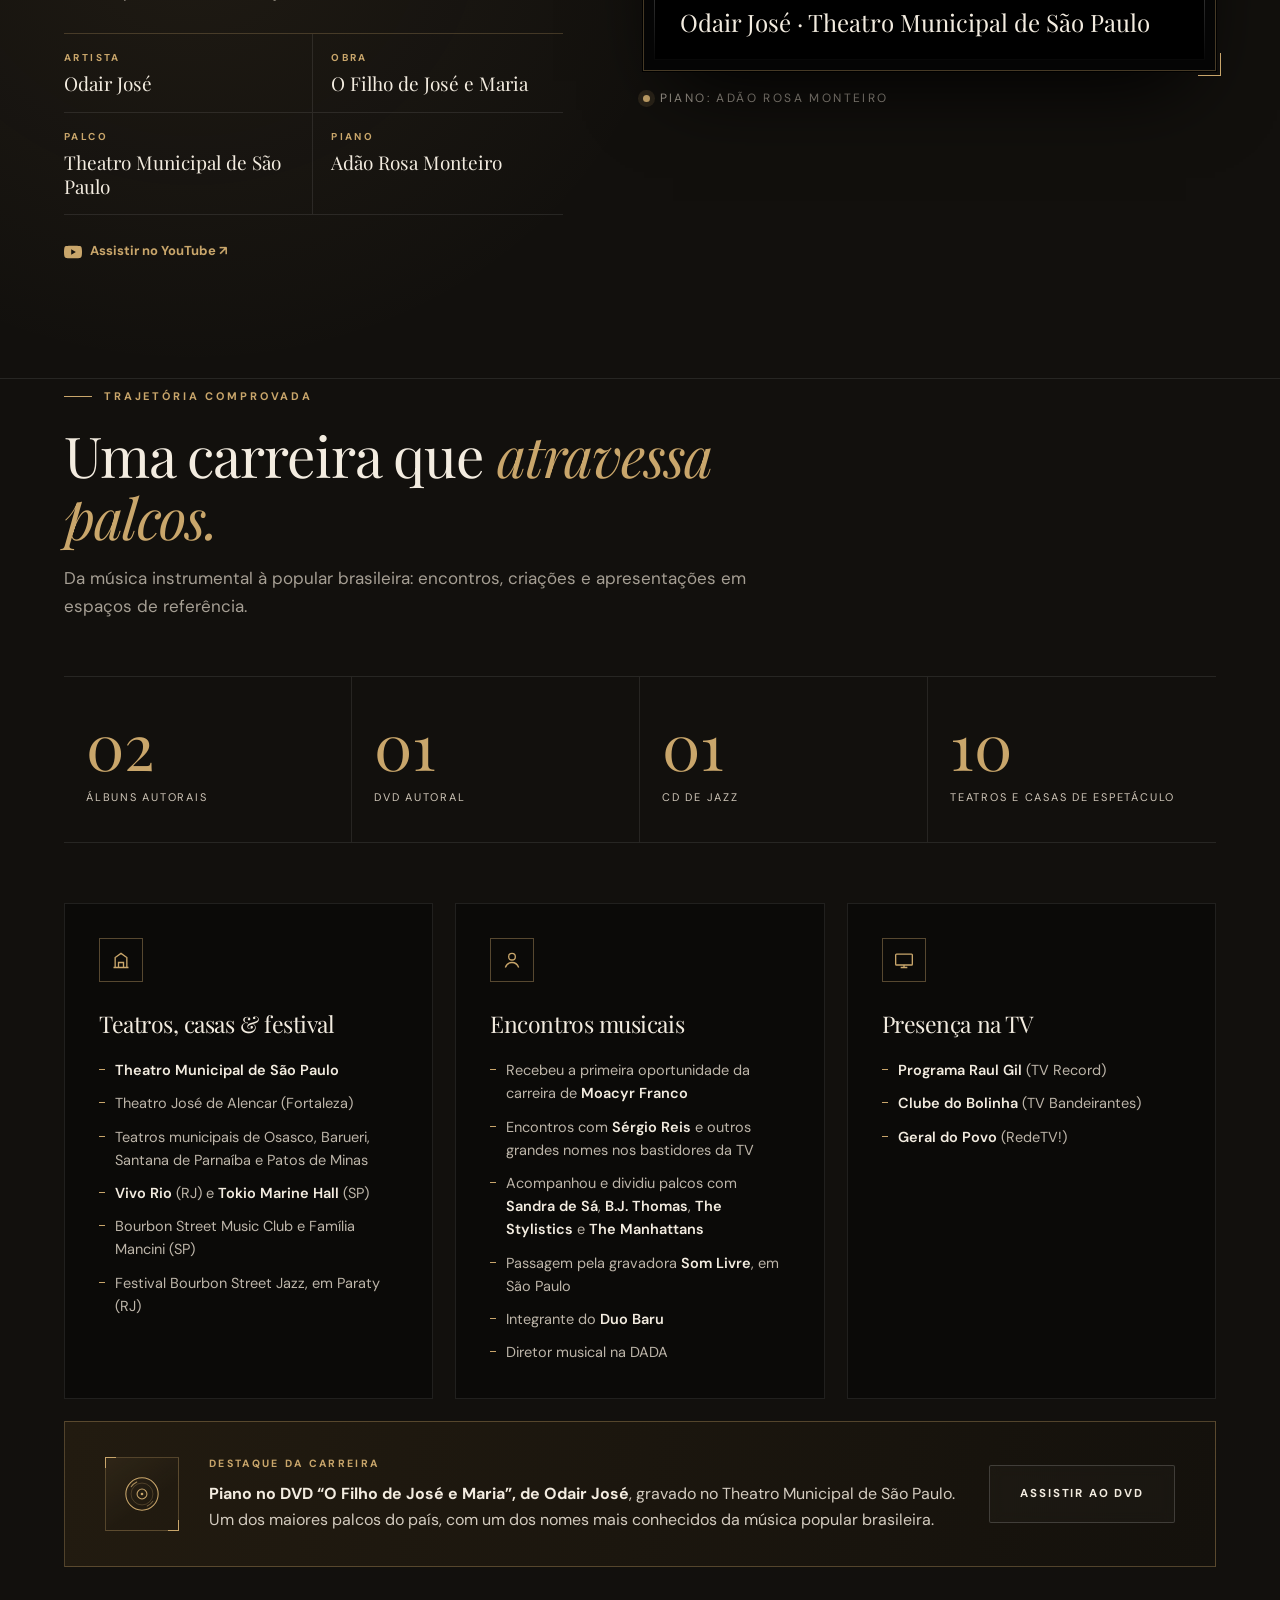
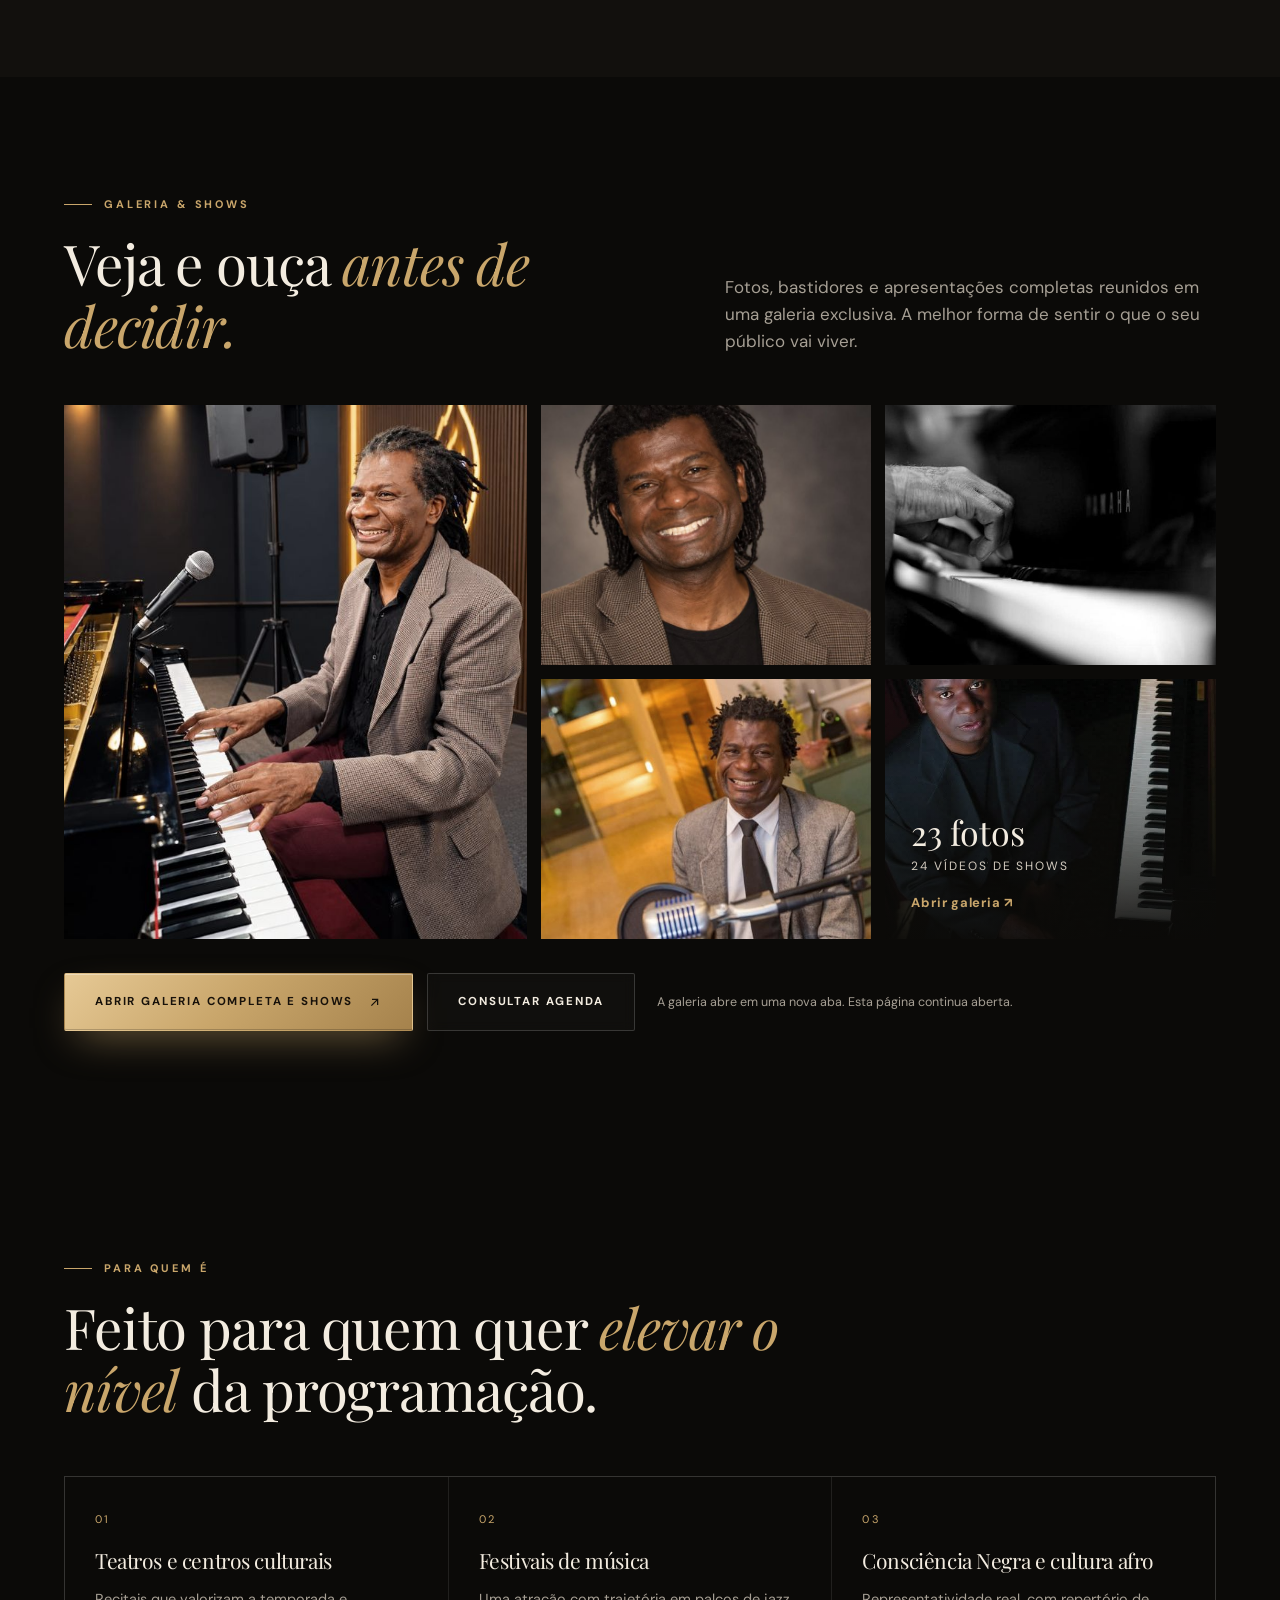
==== commit 62b470d1: "Homenagem: rosto de Dona Xírica em evidência no topo (celular) Co-Authored-By: Claude Opus 5.5 <nore" ====
--- a/index.html
+++ b/index.html
@@ -17,7 +17,7 @@
 <link rel="preconnect" href="https://fonts.googleapis.com">
 <link rel="preconnect" href="https://fonts.gstatic.com" crossorigin>
 <link href="https://fonts.googleapis.com/css2?family=DM+Sans:opsz,wght@9..40,400;9..40,500;9..40,600;9..40,700&family=Playfair+Display:ital,wght@0,400;0,500;0,600;1,400;1,500&display=swap" rel="stylesheet">
-<link rel="stylesheet" href="styles.css?v=17">
+<link rel="stylesheet" href="styles.css?v=18">
 </head>
 <body>
 
--- a/styles.css
+++ b/styles.css
@@ -962,3 +962,18 @@
   .hm-gallery{gap:10px}
   .hm-feature .btn{width:100%}
 }
+/* Homenagem: no celular/tablet o retrato aparece inteiro no topo, rosto em evidência */
+@media(max-width:980px){
+  .hm-hero{display:block;min-height:0;padding:0 0 70px}
+  .hm-hero::after{display:none}
+  .hm-hero .mu-hero-photo{position:relative;inset:auto;height:min(78svh,720px);opacity:1}
+  .hm-hero .mu-hero-photo img{object-position:38% 22%;filter:contrast(1.05) saturate(1) brightness(1.05)}
+  .hm-hero .mu-hero-photo::before{content:"";position:absolute;inset:0 0 auto 0;height:130px;background:linear-gradient(180deg,#090807cc,transparent);z-index:1}
+  .hm-hero .mu-hero-photo::after{content:"";position:absolute;inset:auto 0 0 0;height:38%;background:linear-gradient(0deg,#090807 0%,#09080700 100%)}
+  .hm-hero .mu-hero-inner{margin-top:-60px}
+  .hm-hero .back{margin-bottom:22px}
+}
+@media(max-width:620px){
+  .hm-hero .mu-hero-photo{height:72svh}
+  .hm-hero h1{margin-top:16px}
+}
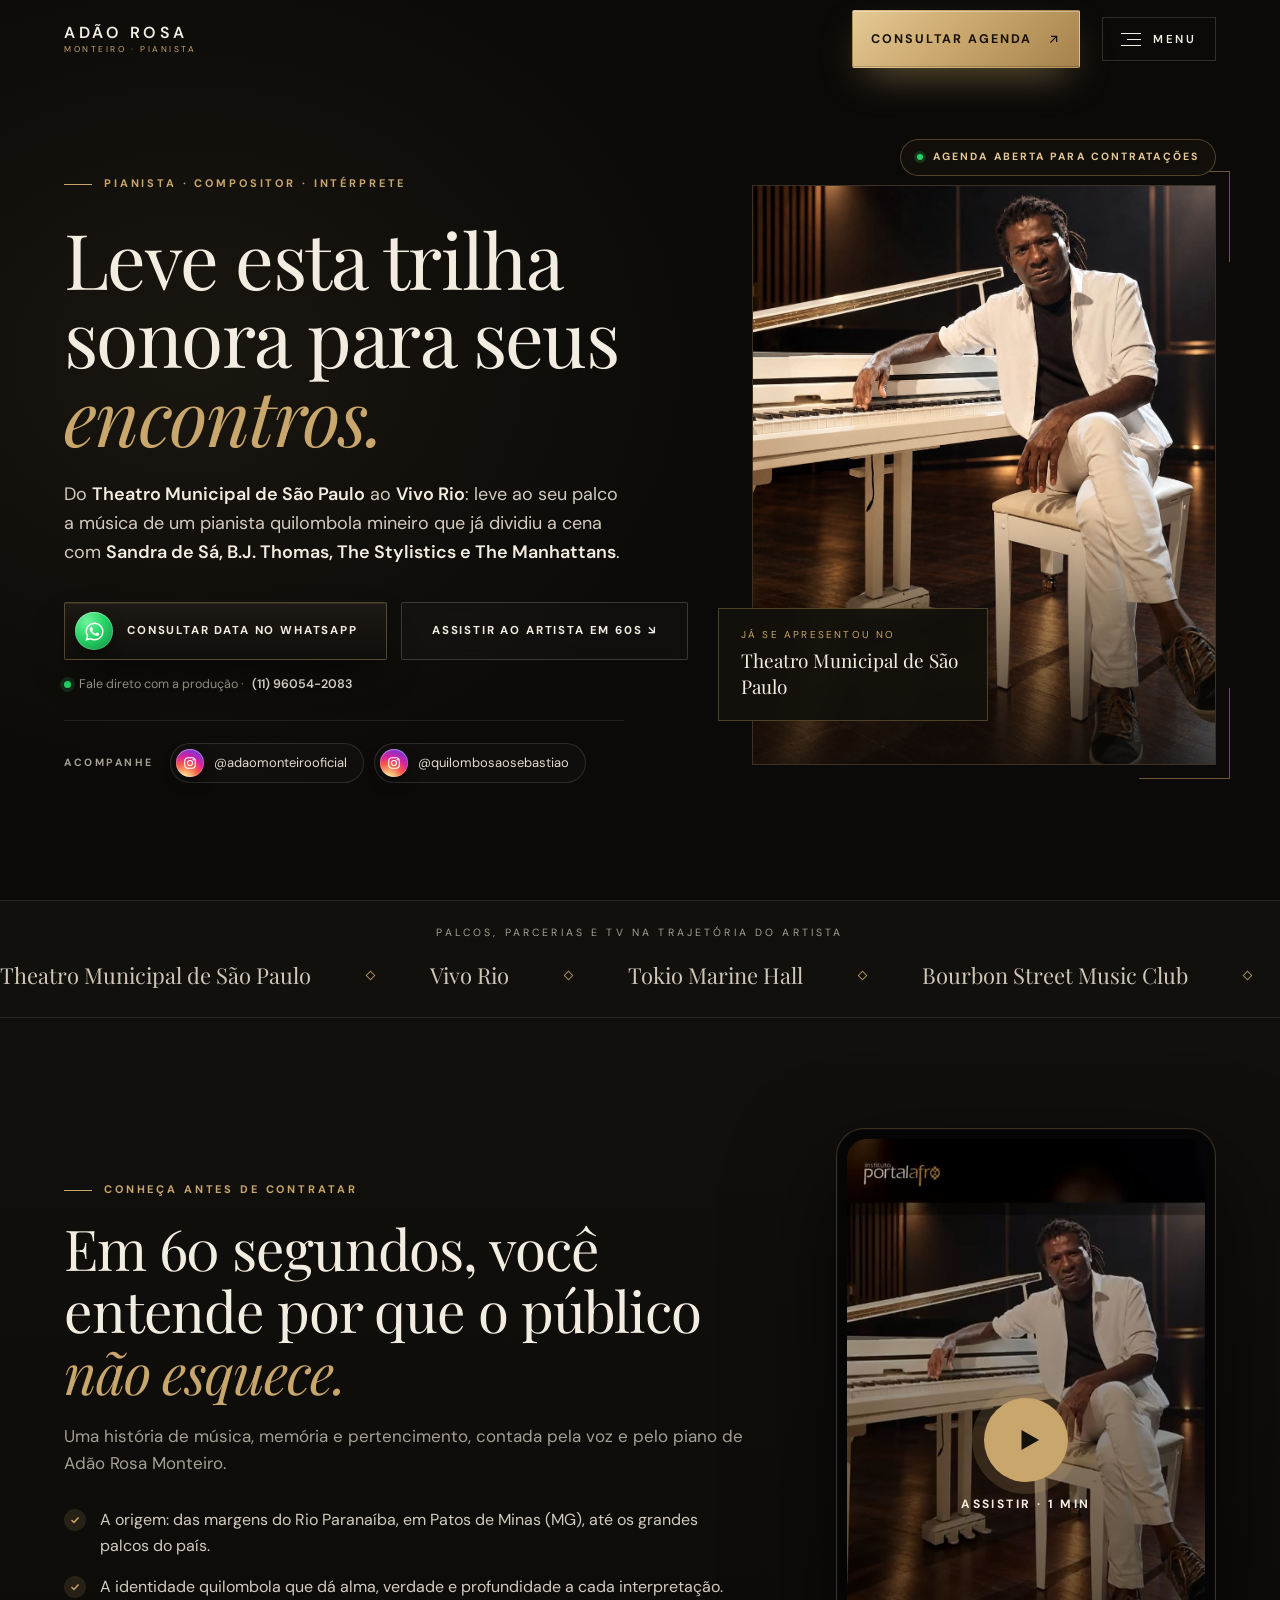
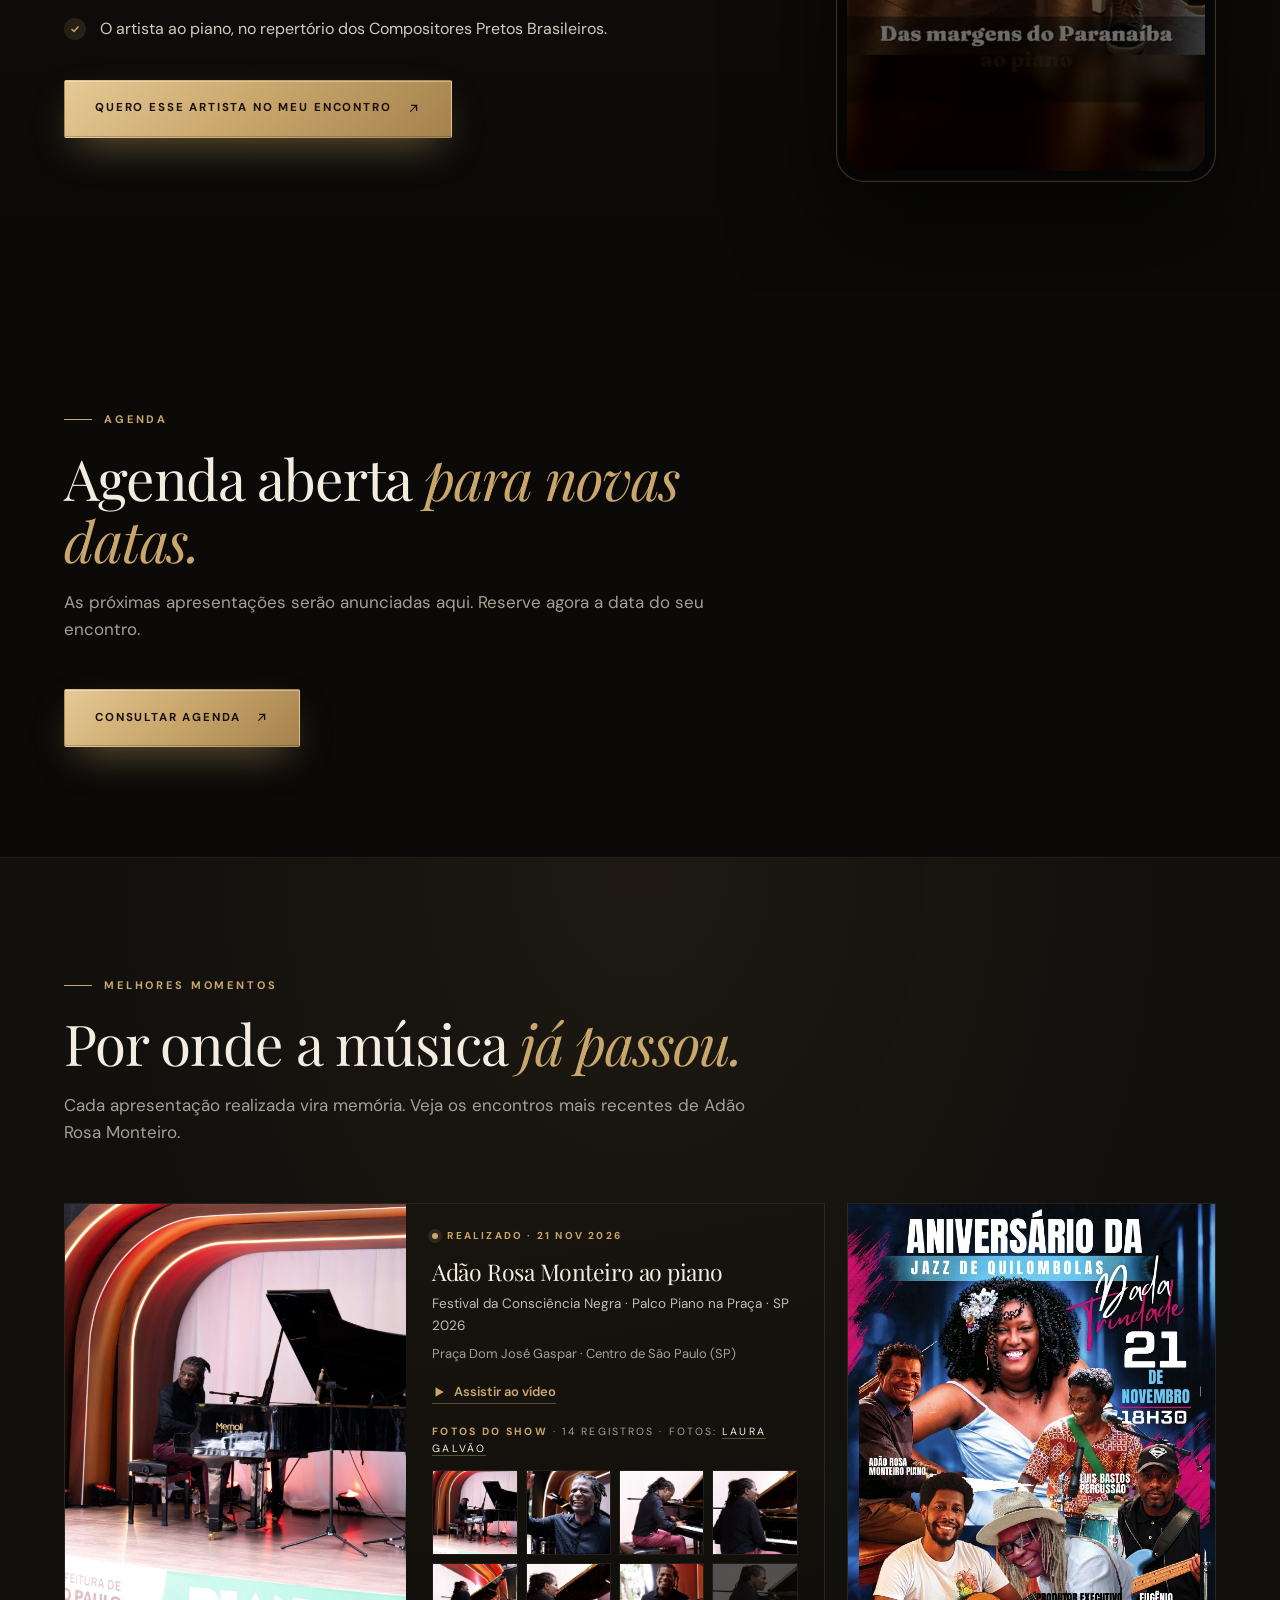
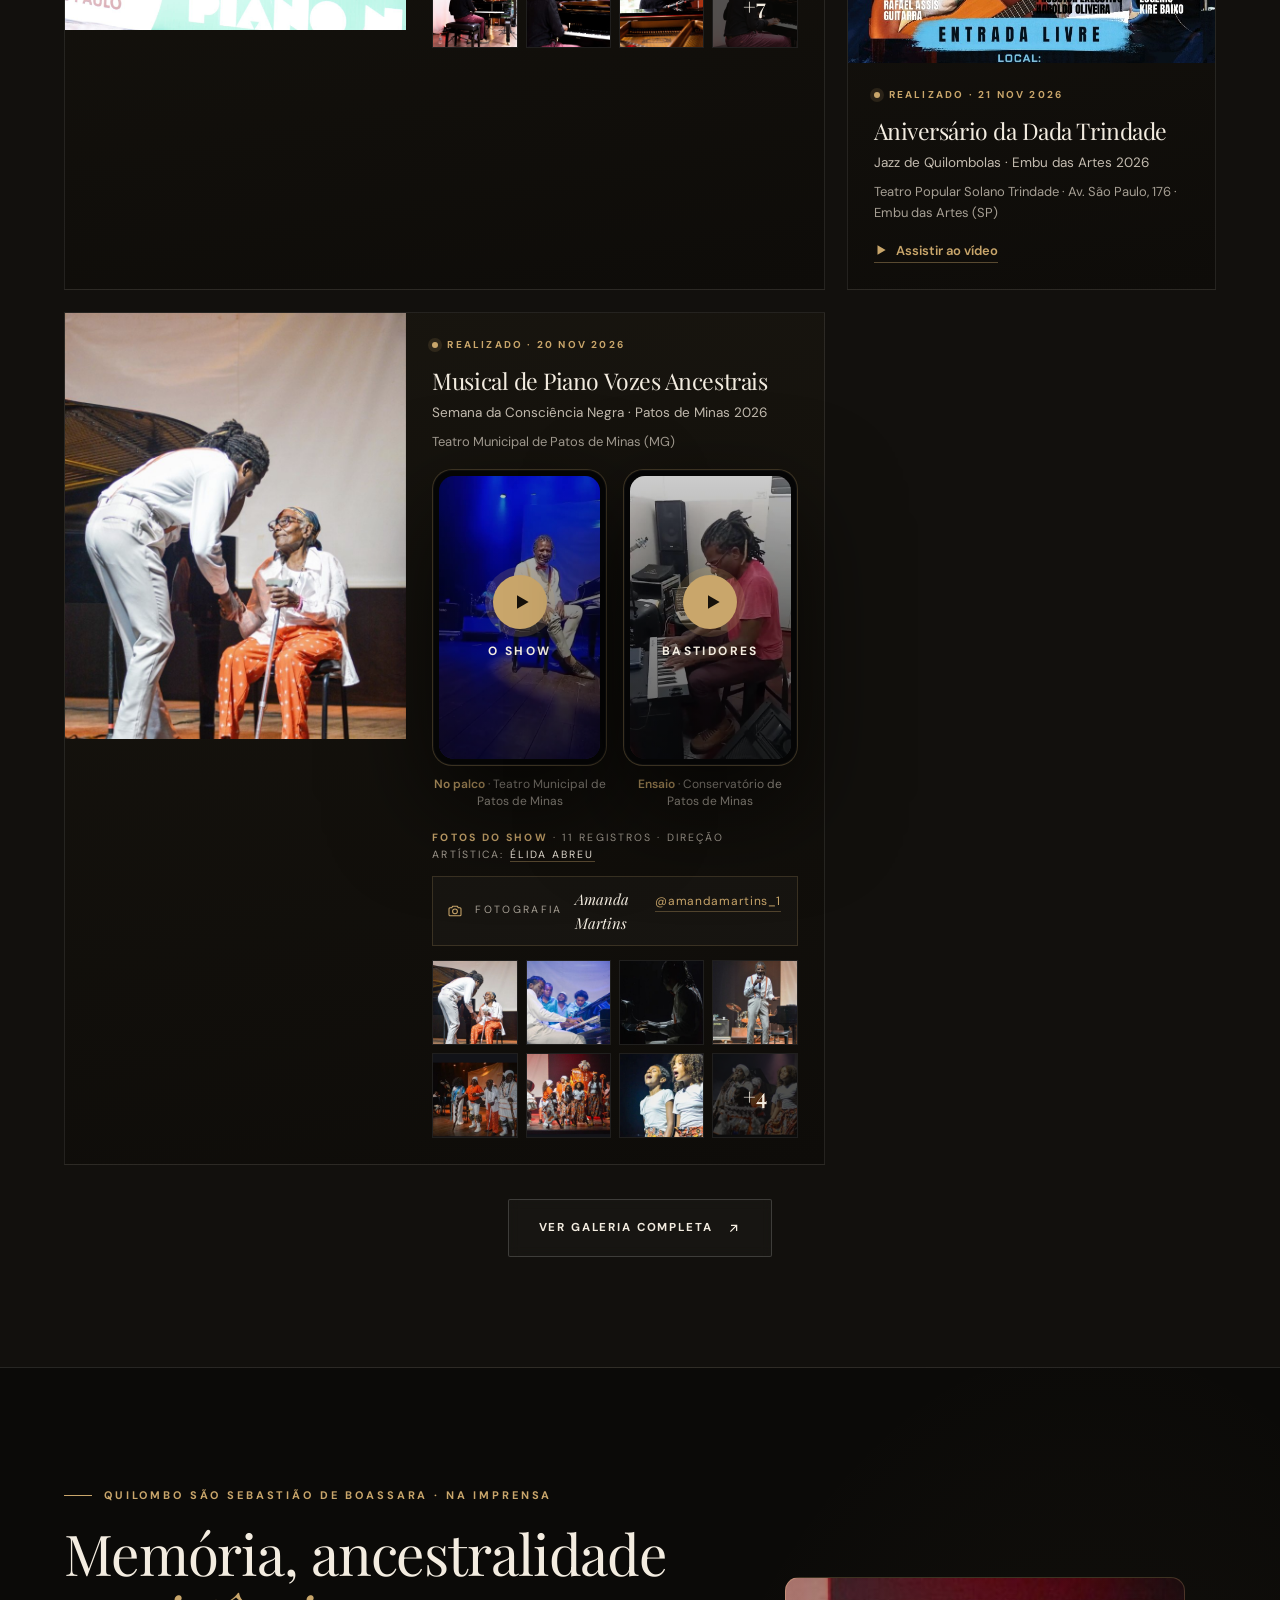
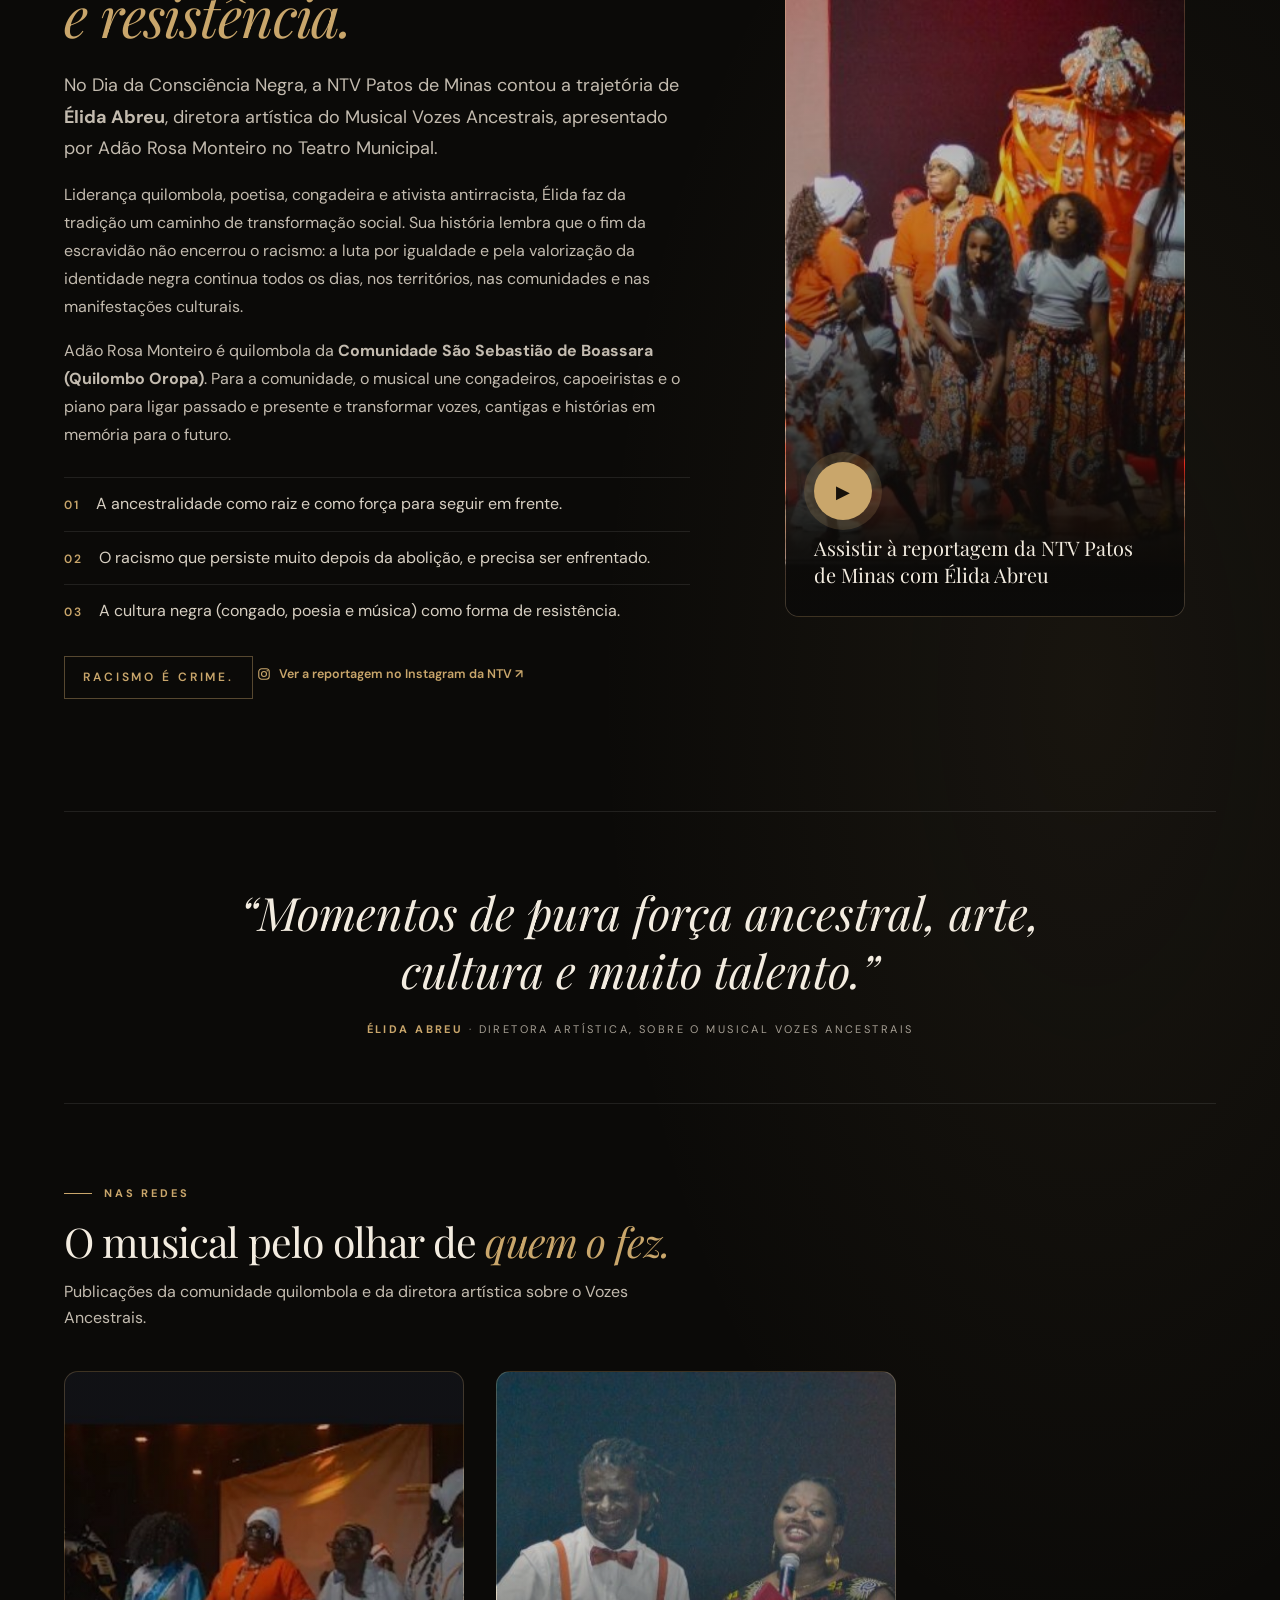
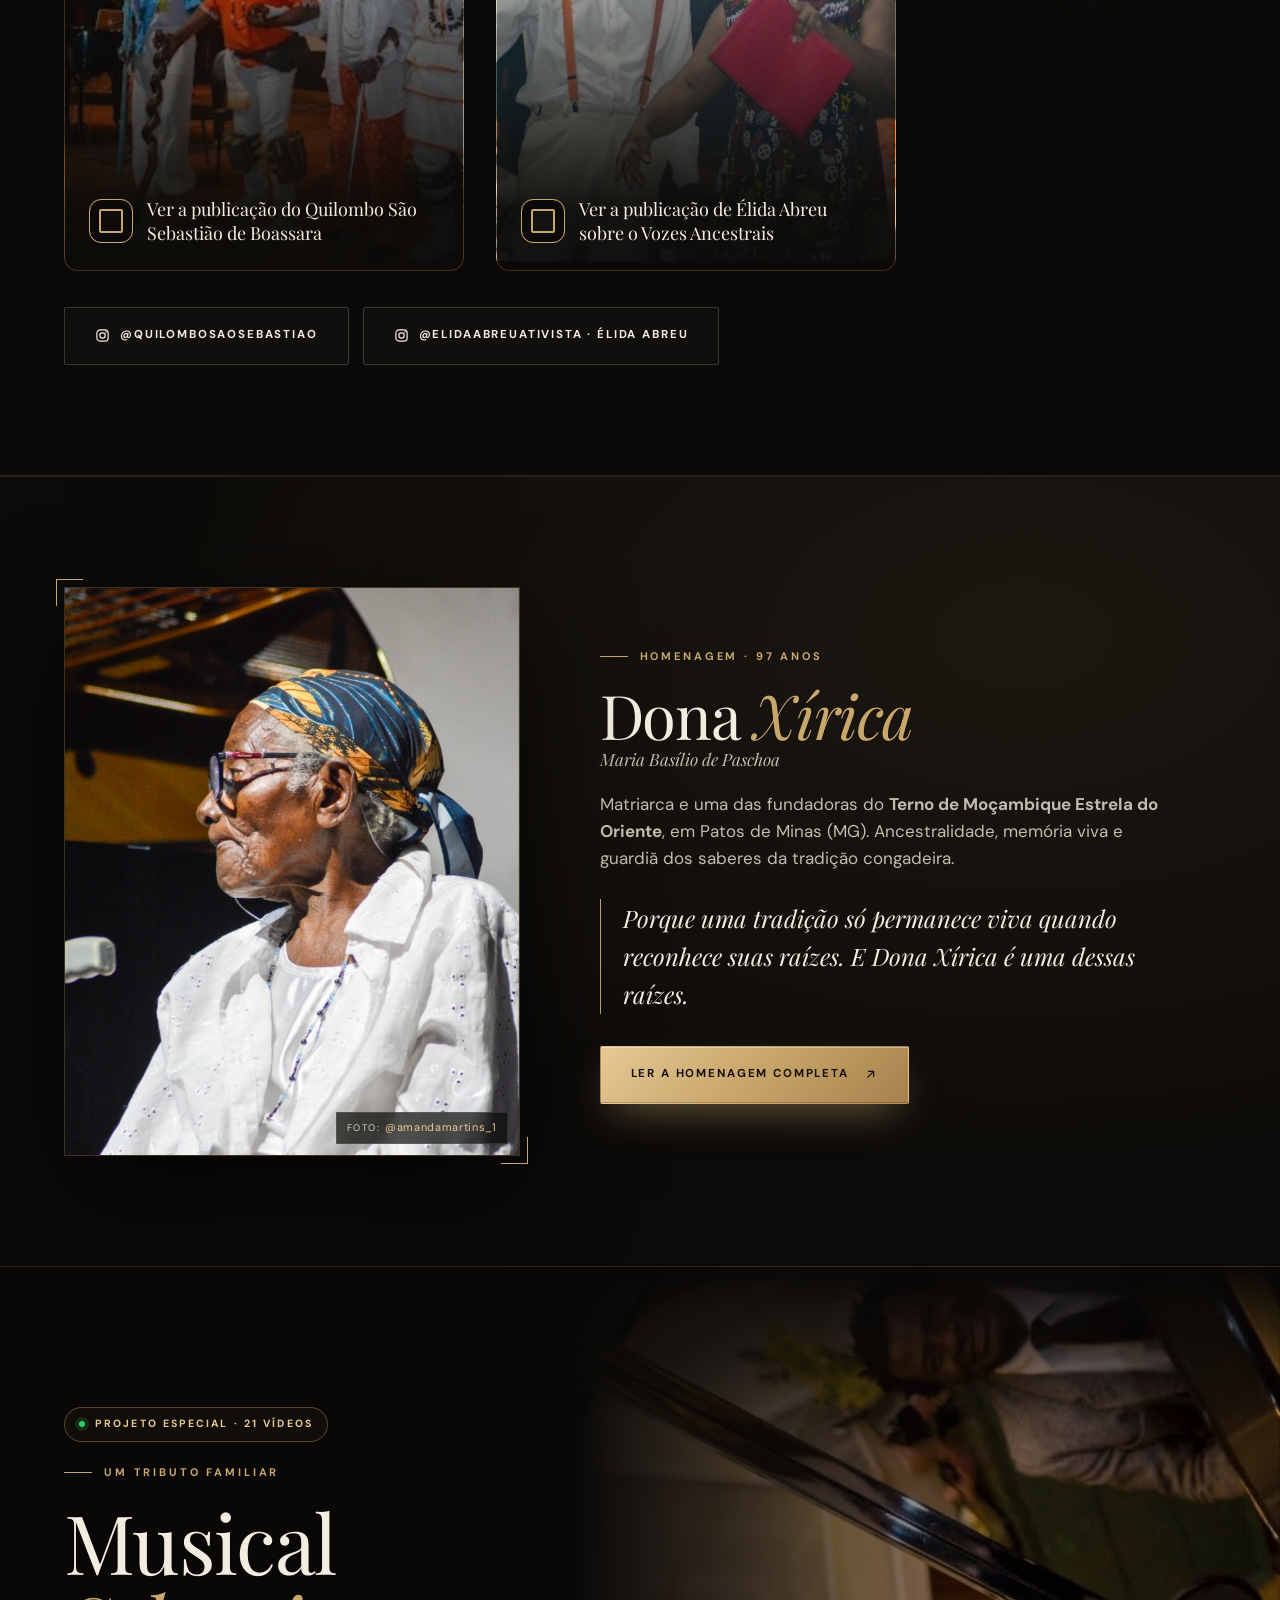
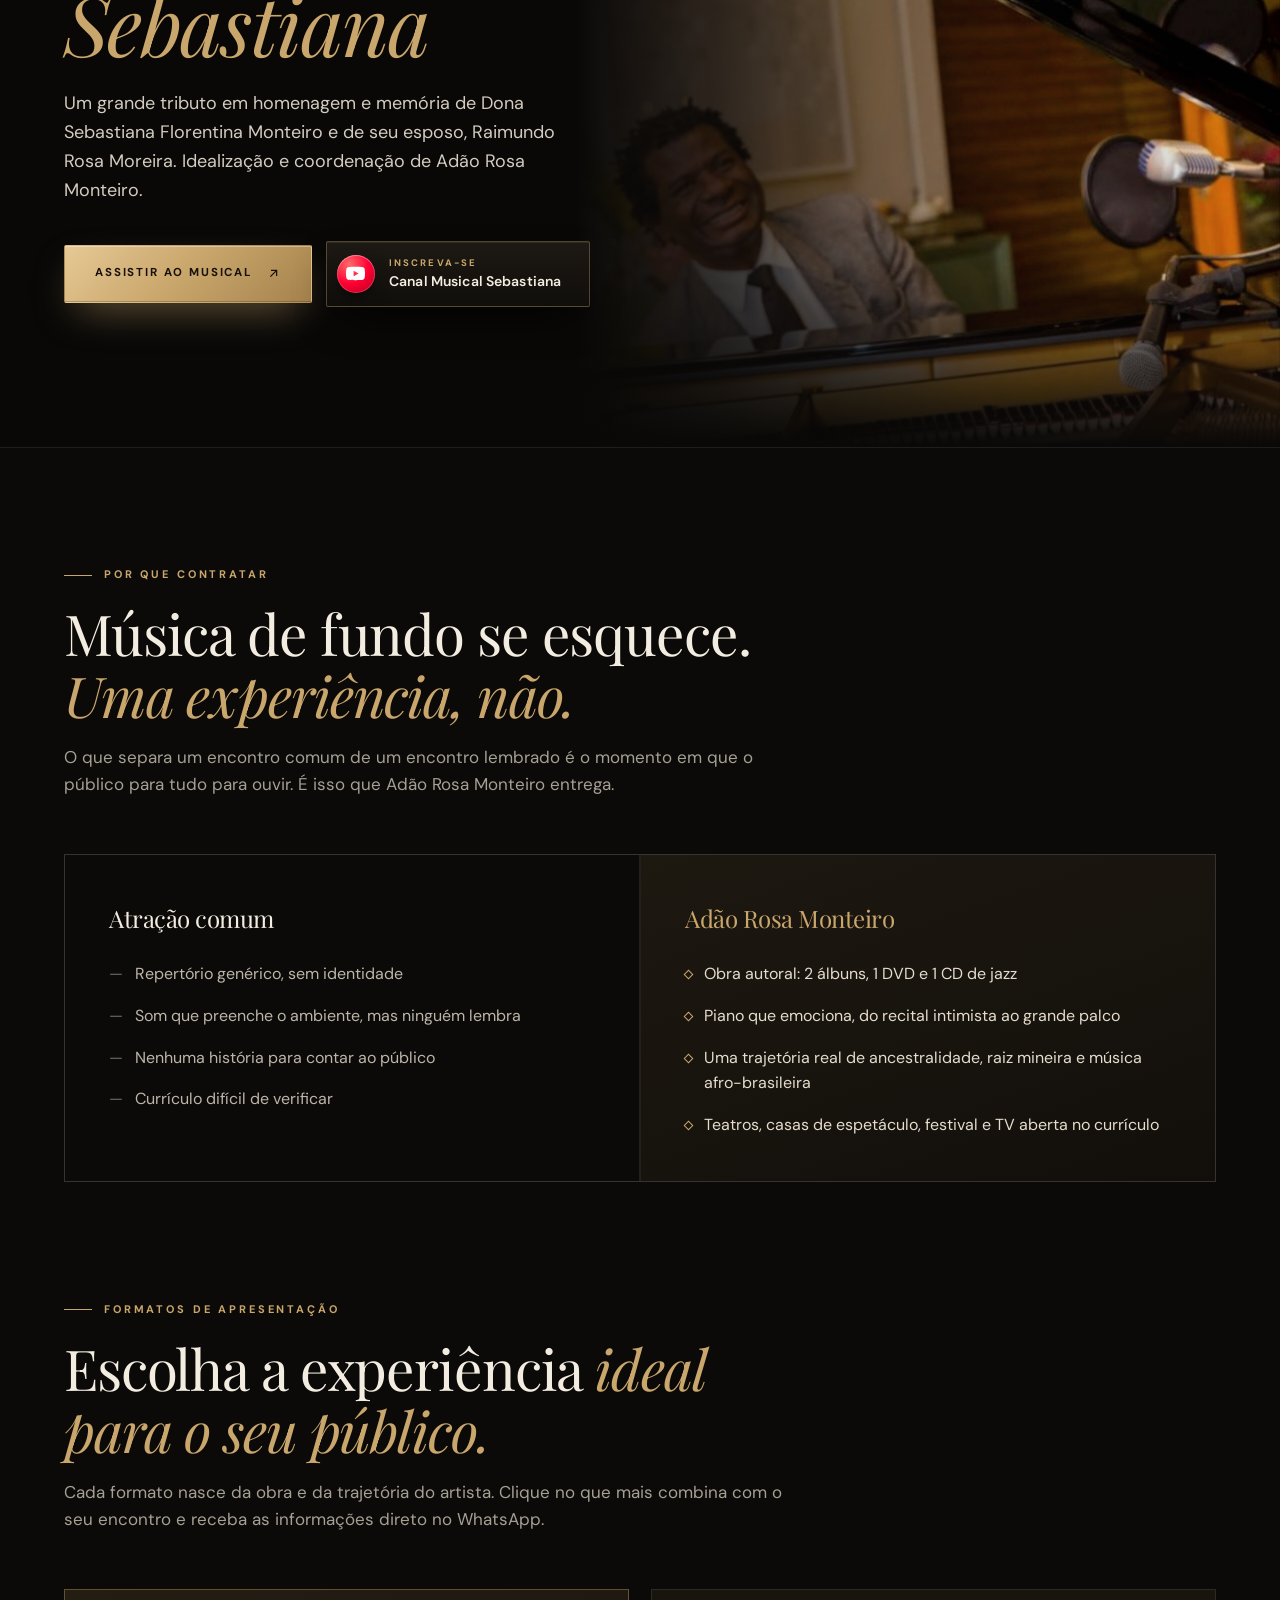
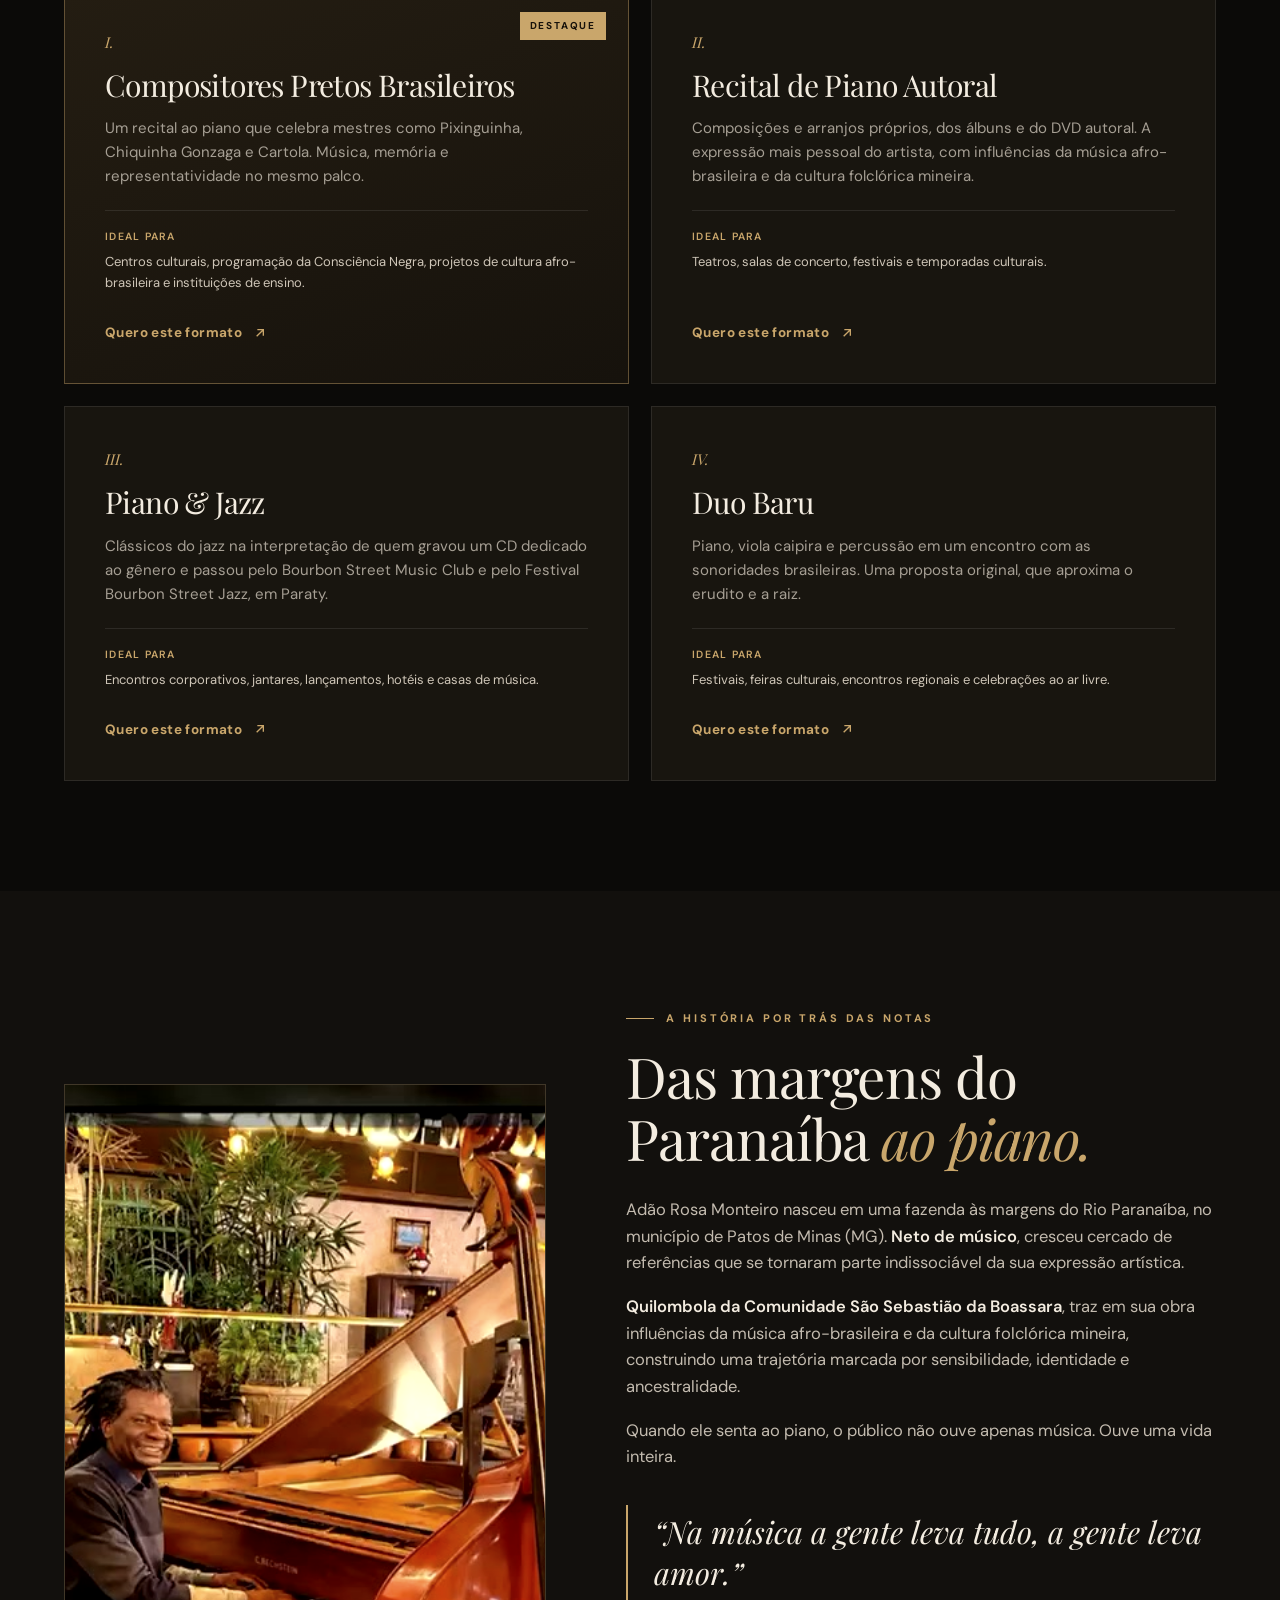
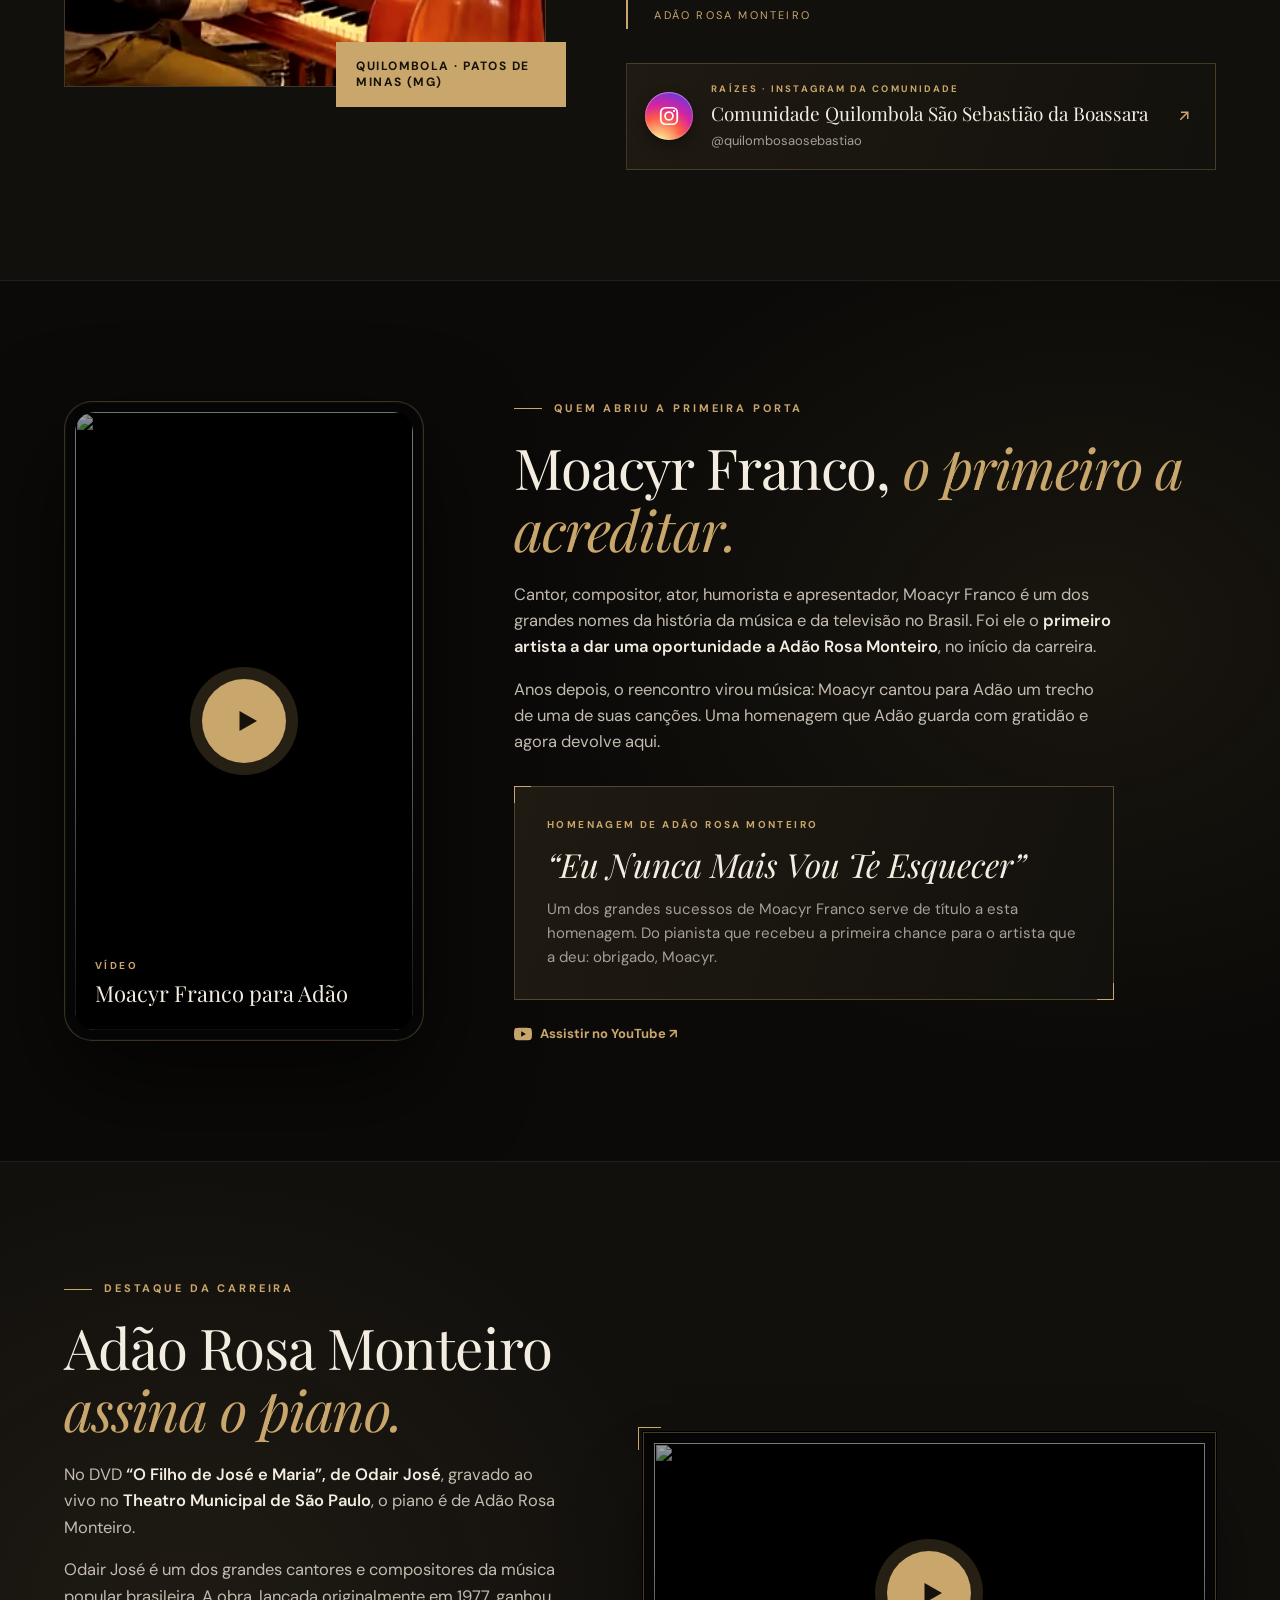
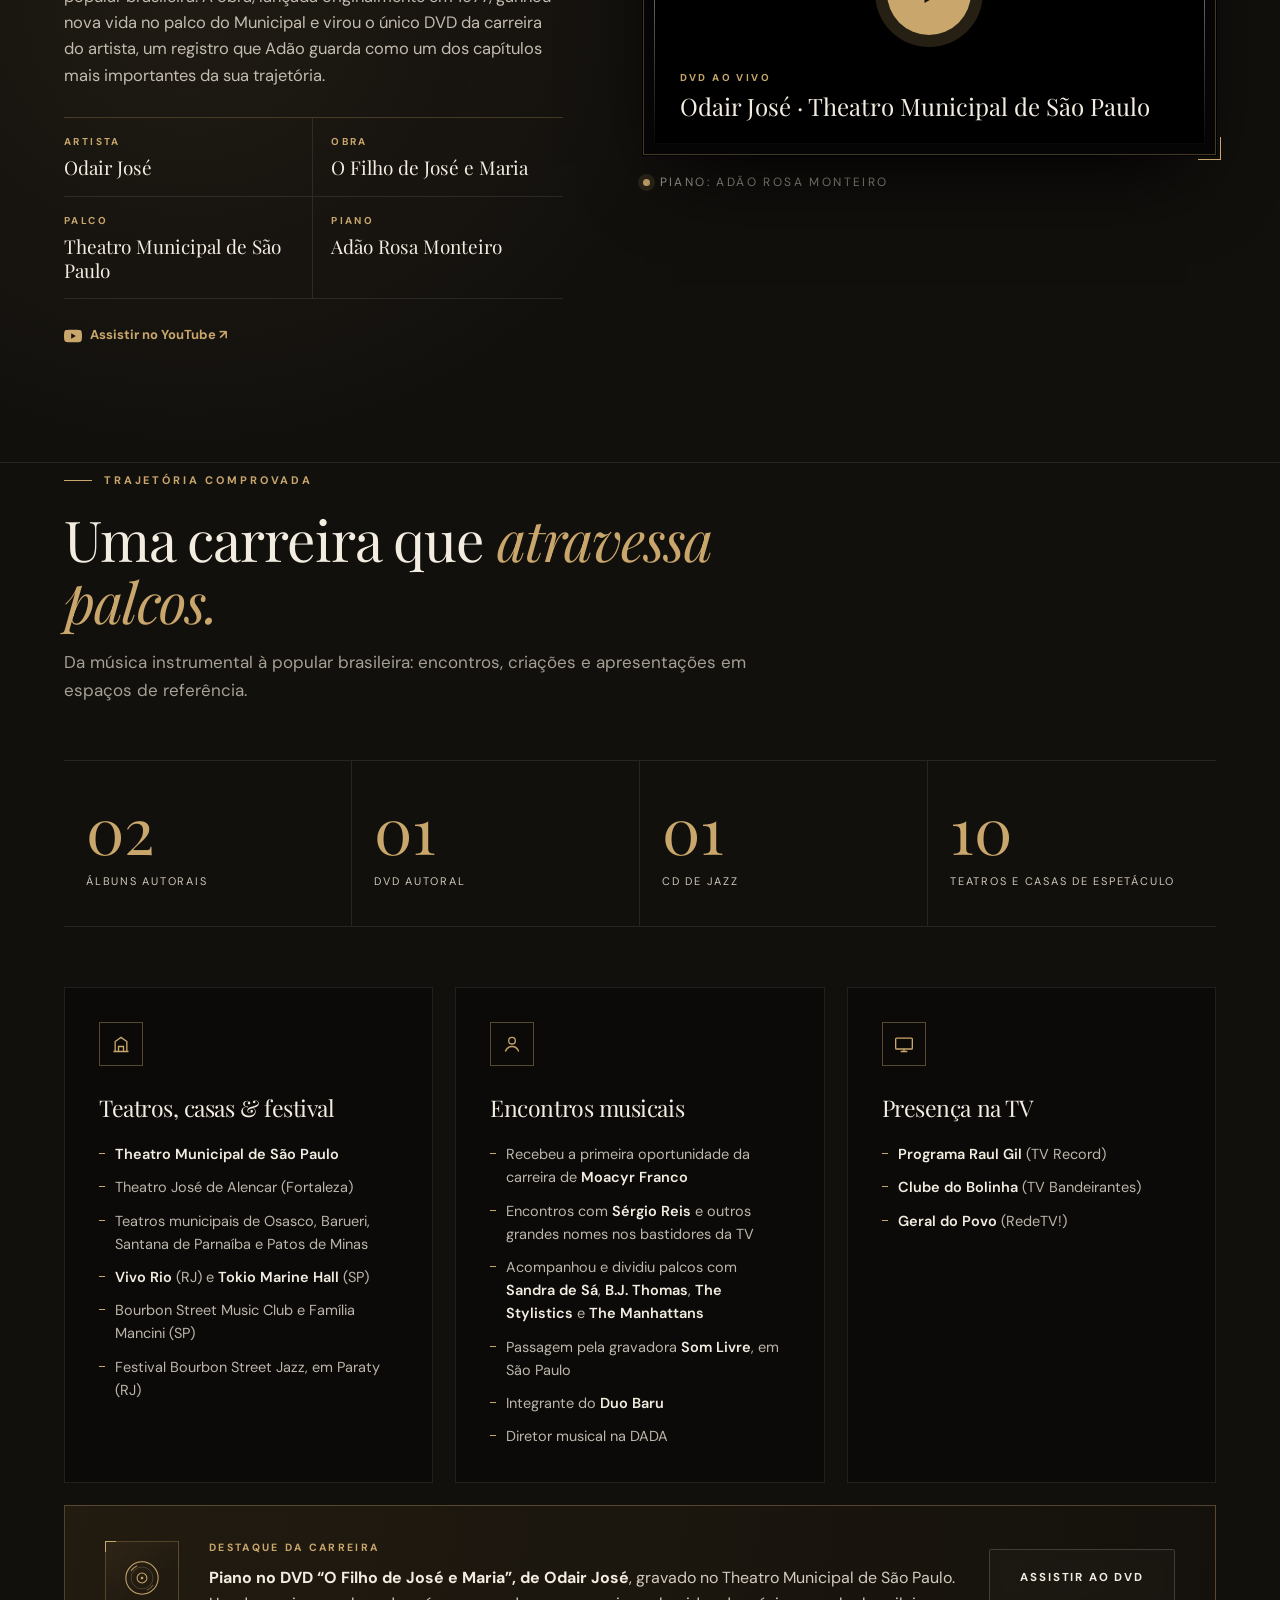
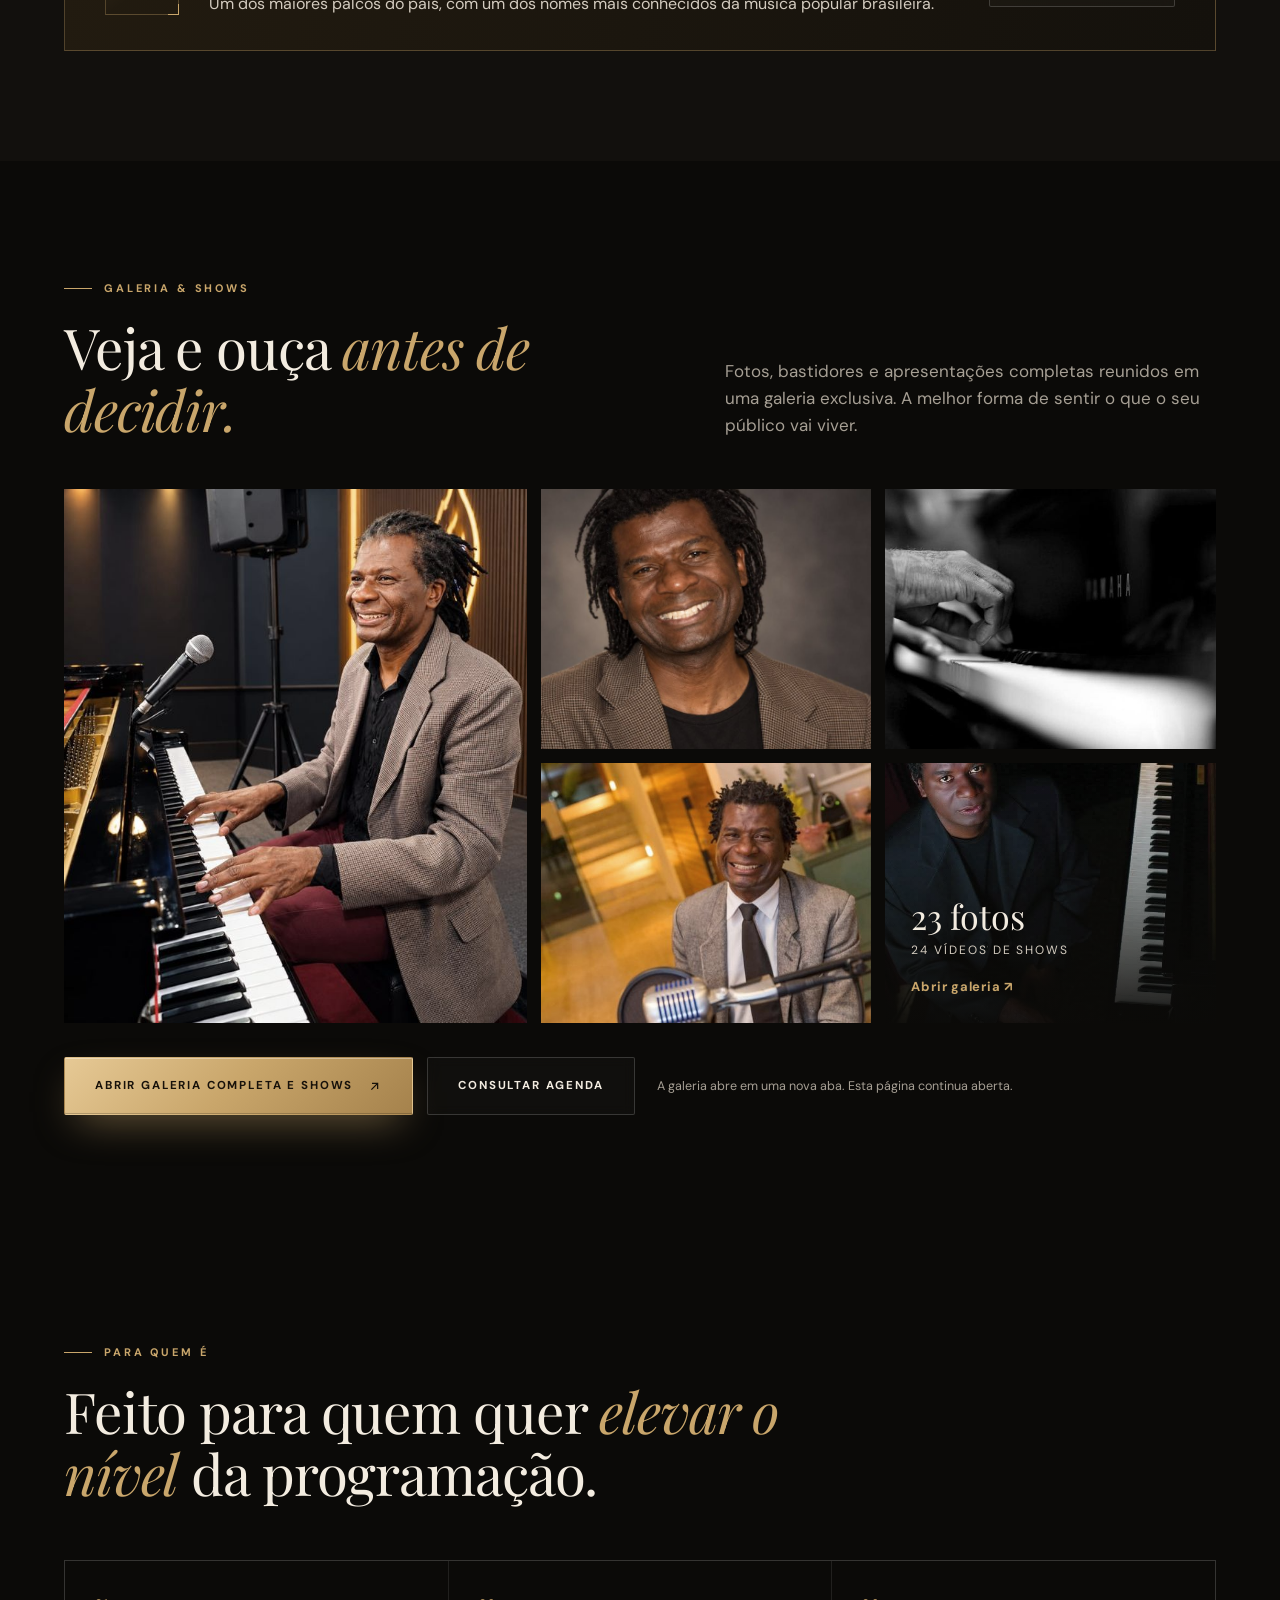
==== commit 148ba11a: "Crédito fotográfico de Amanda Martins (@amandamartins_1) nas fotos de Patos de Minas Co-Authored-By:" ====
--- a/index.html
+++ b/index.html
@@ -17,7 +17,7 @@
 <link rel="preconnect" href="https://fonts.googleapis.com">
 <link rel="preconnect" href="https://fonts.gstatic.com" crossorigin>
 <link href="https://fonts.googleapis.com/css2?family=DM+Sans:opsz,wght@9..40,400;9..40,500;9..40,600;9..40,700&family=Playfair+Display:ital,wght@0,400;0,500;0,600;1,400;1,500&display=swap" rel="stylesheet">
-<link rel="stylesheet" href="styles.css?v=18">
+<link rel="stylesheet" href="styles.css?v=19">
 </head>
 <body>
 
@@ -25,6 +25,7 @@
   <symbol id="wa" viewBox="0 0 24 24"><path fill="currentColor" d="M17.47 14.38c-.3-.15-1.75-.86-2.02-.96-.27-.1-.47-.15-.67.15-.2.3-.77.96-.94 1.16-.17.2-.35.22-.64.07-.3-.15-1.25-.46-2.38-1.47-.88-.79-1.47-1.76-1.65-2.06-.17-.3-.02-.46.13-.6.13-.13.3-.35.45-.52.15-.17.2-.3.3-.5.1-.2.05-.37-.03-.52-.07-.15-.67-1.6-.92-2.2-.24-.58-.49-.5-.67-.5h-.57c-.2 0-.52.07-.79.37-.27.3-1.04 1.02-1.04 2.48s1.07 2.88 1.21 3.08c.15.2 2.1 3.2 5.08 4.49.71.31 1.26.49 1.69.63.71.22 1.36.19 1.87.12.57-.09 1.75-.72 2-1.41.25-.69.25-1.29.17-1.41-.07-.12-.27-.2-.57-.35M12.05 21.5h-.01a9.4 9.4 0 0 1-4.8-1.31l-.34-.2-3.57.93.95-3.48-.22-.36a9.4 9.4 0 0 1-1.44-5.02c0-5.2 4.24-9.44 9.45-9.44a9.4 9.4 0 0 1 9.43 9.45c0 5.21-4.24 9.44-9.45 9.44m8.04-17.48A11.3 11.3 0 0 0 12.05.7C5.79.7.69 5.8.69 12.06c0 2 .52 3.96 1.52 5.68L.6 23.6l6-1.57a11.3 11.3 0 0 0 5.44 1.39h.01c6.26 0 11.36-5.1 11.36-11.36 0-3.03-1.18-5.89-3.33-8.04"/></symbol>
   <symbol id="ig" viewBox="0 0 24 24"><g fill="none" stroke="currentColor" stroke-width="1.9"><rect x="3" y="3" width="18" height="18" rx="5.2"/><circle cx="12" cy="12" r="4.3"/></g><circle cx="17.5" cy="6.5" r="1.25" fill="currentColor"/></symbol>
   <symbol id="yt" viewBox="0 0 24 24"><path fill="currentColor" d="M23.5 6.2a3 3 0 0 0-2.1-2.1C19.5 3.6 12 3.6 12 3.6s-7.5 0-9.4.5A3 3 0 0 0 .5 6.2 31 31 0 0 0 0 12a31 31 0 0 0 .5 5.8 3 3 0 0 0 2.1 2.1c1.9.5 9.4.5 9.4.5s7.5 0 9.4-.5a3 3 0 0 0 2.1-2.1A31 31 0 0 0 24 12a31 31 0 0 0-.5-5.8M9.6 15.6V8.4l6.2 3.6z"/></symbol>
+<symbol id="cam" viewBox="0 0 24 24"><g fill="none" stroke="currentColor" stroke-width="1.6"><path d="M3 8.5A1.5 1.5 0 0 1 4.5 7h2.6l1.4-2h7l1.4 2h2.6A1.5 1.5 0 0 1 21 8.5v9A1.5 1.5 0 0 1 19.5 19h-15A1.5 1.5 0 0 1 3 17.5z"/><circle cx="12" cy="12.5" r="3.6"/></g></symbol>
   <symbol id="arrow" viewBox="0 0 24 24"><path fill="none" stroke="currentColor" stroke-width="2" d="M7 17L17 7M8 7h9v9"/></symbol>
 </svg>
 
@@ -190,8 +191,9 @@
             <p class="mom-v-cap"><b>Ensaio</b> · Conservatório de Patos de Minas</p>
           </div>
           <!--fotos:patos-->
-          <div class="mom-fotos" data-cap="Vozes Ancestrais · Teatro Municipal de Patos de Minas" data-capa>
+          <div class="mom-fotos" data-cap="Vozes Ancestrais · Teatro Municipal de Patos de Minas" data-capa data-credito="Amanda Martins" data-credito-ig="amandamartins_1">
             <p class="mom-fotos-h"><b>Fotos do show</b> · 11 registros · Direção artística: <a href="https://www.instagram.com/elidaabreuativista/" target="_blank" rel="noopener noreferrer">Élida Abreu</a></p>
+            <p class="ph-credit ph-credit-row"><svg aria-hidden="true"><use href="#cam"/></svg><span>Fotografia</span><a href="https://www.instagram.com/amandamartins_1/" target="_blank" rel="noopener noreferrer" aria-label="Fotografia de Amanda Martins, @amandamartins_1 no Instagram"><b>Amanda Martins</b><i>@amandamartins_1</i></a></p>
             <div class="mf-grid">
               <button type="button" class="mf-item" data-src="assets/momentos/patos-2026-01.jpg" aria-label="Ampliar foto 1 de 11"><img src="assets/momentos/patos-2026-01-thumb.jpg" alt="Vozes Ancestrais · Teatro Municipal de Patos de Minas — foto 1 — Adão Rosa Monteiro" loading="lazy"></button>
               <button type="button" class="mf-item" data-src="assets/momentos/patos-2026-02.jpg" aria-label="Ampliar foto 2 de 11"><img src="assets/momentos/patos-2026-02-thumb.jpg" alt="Vozes Ancestrais · Teatro Municipal de Patos de Minas — foto 2 — Adão Rosa Monteiro" loading="lazy"></button>
@@ -360,7 +362,7 @@
 <!-- HOMENAGEM · DONA XÍRICA -->
 <section class="sec hm-feature" id="homenagem">
   <div class="wrap hm-feature-grid">
-    <figure class="hm-portrait rv"><img src="assets/homenagem/dona-xirica-perfil.jpg" alt="Retrato de perfil de Dona Xírica, com lenço estampado, óculos e blusa branca" loading="lazy"></figure>
+    <figure class="hm-portrait rv"><img src="assets/homenagem/dona-xirica-perfil.jpg" alt="Retrato de perfil de Dona Xírica, com lenço estampado, óculos e blusa branca" loading="lazy"><figcaption class="ph-tag">Foto: <a href="https://www.instagram.com/amandamartins_1/" target="_blank" rel="noopener noreferrer">@amandamartins_1</a></figcaption></figure>
     <div class="rv">
       <span class="eyebrow">Homenagem · 97 anos</span>
       <h2>Dona <em>Xírica</em></h2>
@@ -828,10 +830,10 @@
   <button class="lb-nav lb-prev" aria-label="Foto anterior">‹</button>
   <figure class="lb-fig">
     <img id="mf-lb-img" alt="">
-    <figcaption><span id="mf-lb-cap"></span><em id="mf-lb-count"></em></figcaption>
+    <figcaption><span id="mf-lb-cap"></span><span class="lb-cred" id="mf-lb-cred"></span><em id="mf-lb-count"></em></figcaption>
   </figure>
   <button class="lb-nav lb-next" aria-label="Próxima foto">›</button>
 </div>
-<script src="script.js?v=10"></script>
+<script src="script.js?v=11"></script>
 </body>
 </html>
--- a/styles.css
+++ b/styles.css
@@ -977,3 +977,35 @@
   .hm-hero .mu-hero-photo{height:72svh}
   .hm-hero h1{margin-top:16px}
 }
+
+/* ===== Crédito fotográfico (Amanda Martins) ===== */
+.ph-credit{display:inline-flex;align-items:center;gap:12px;margin:0;padding:10px 16px 10px 14px;border:1px solid #c9a66b33;background:#ffffff06;font-size:10.5px;letter-spacing:.22em;text-transform:uppercase;color:var(--muted)}
+.ph-credit svg{width:16px;height:16px;color:var(--gold);flex:none}
+.ph-credit a{display:inline-flex;align-items:baseline;gap:10px;color:var(--cream);transition:color .25s}
+.ph-credit a b{font-family:var(--serif);font-size:15px;font-weight:400;letter-spacing:.01em;text-transform:none;font-style:italic}
+.ph-credit a i{font-style:normal;color:var(--gold);letter-spacing:.06em;text-transform:none;font-size:12px;border-bottom:1px solid #c9a66b55}
+.ph-credit a:hover b,.ph-credit a:hover i{color:var(--gold2)}
+.ph-credit-row{margin:0 0 14px}
+.ph-credit-end{margin:22px 0 0}
+.ph-tag{position:absolute;right:12px;bottom:12px;z-index:3;margin:0;padding:6px 10px;background:#0b0a08b3;-webkit-backdrop-filter:blur(6px);backdrop-filter:blur(6px);border:1px solid #ffffff1a;font-size:9.5px;letter-spacing:.16em;text-transform:uppercase;color:#d8d0c3}
+.ph-tag a{color:var(--gold2);letter-spacing:.06em;text-transform:none;font-size:11px}
+.ph-tag a:hover{color:var(--cream)}
+.hm-hero-tag{right:24px;bottom:24px}
+.lb-cred{font-family:var(--sans);font-size:11px;letter-spacing:.14em;text-transform:uppercase;color:var(--muted)}
+.lb-cred a{color:var(--gold2);text-transform:none;letter-spacing:.04em;font-size:12.5px;border-bottom:1px solid #c9a66b55}
+.lb-cred:empty{display:none}
+.foot-cred{display:block;margin-top:6px;opacity:.85}
+.foot-cred a{color:var(--gold2)}
+@media(max-width:980px){
+  .hm-hero-tag{top:calc(min(78svh,720px) - 120px);bottom:auto;right:16px}
+  .lb-fig figcaption{flex-wrap:wrap;justify-content:center;gap:8px 18px;text-align:center}
+}
+@media(max-width:620px){
+  .hm-hero-tag{top:calc(72svh - 110px)}
+  .ph-credit{gap:8px;padding:9px 12px;font-size:9px;letter-spacing:.12em;max-width:100%}
+  .ph-credit a{gap:7px}
+  .ph-credit a b{font-size:13.5px}
+  .ph-credit a i{font-size:11px;letter-spacing:.02em}
+  .ph-credit>span{display:none}
+  .ph-credit a b,.ph-credit a i{white-space:nowrap}
+}
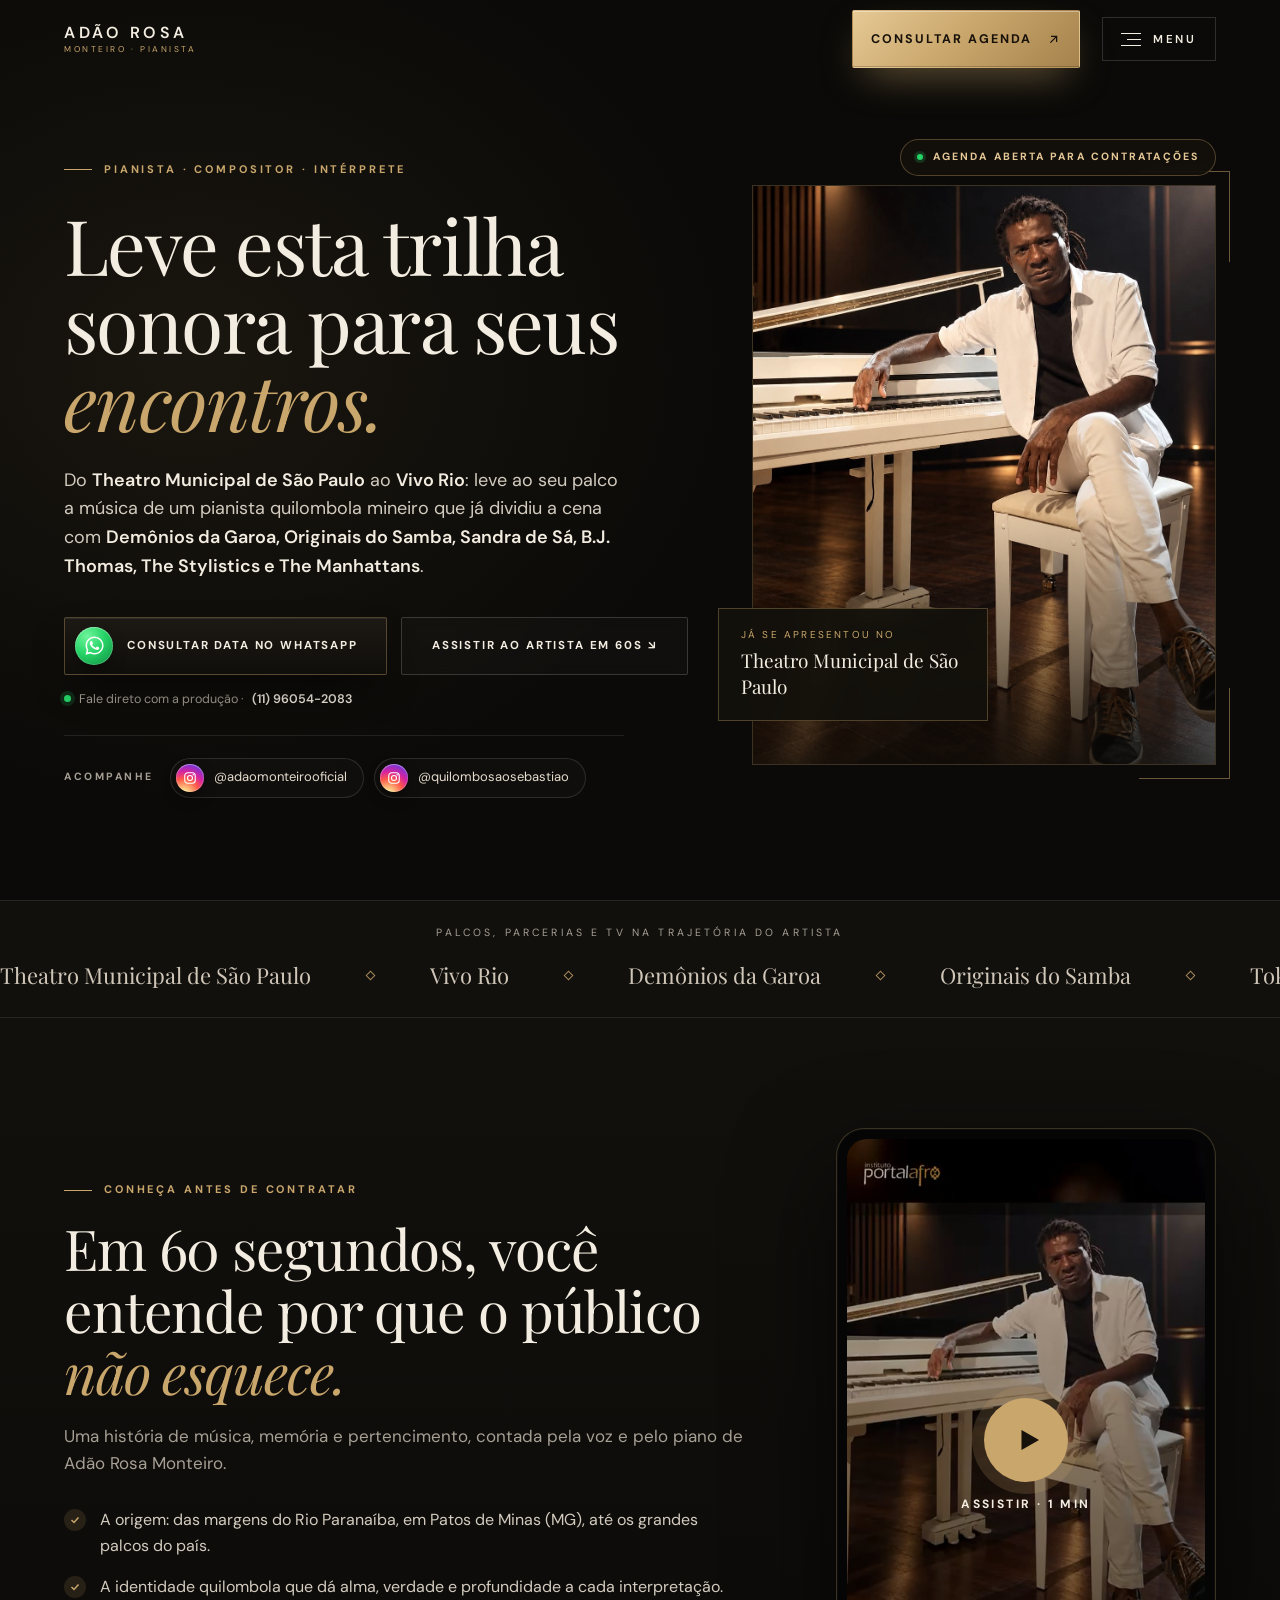
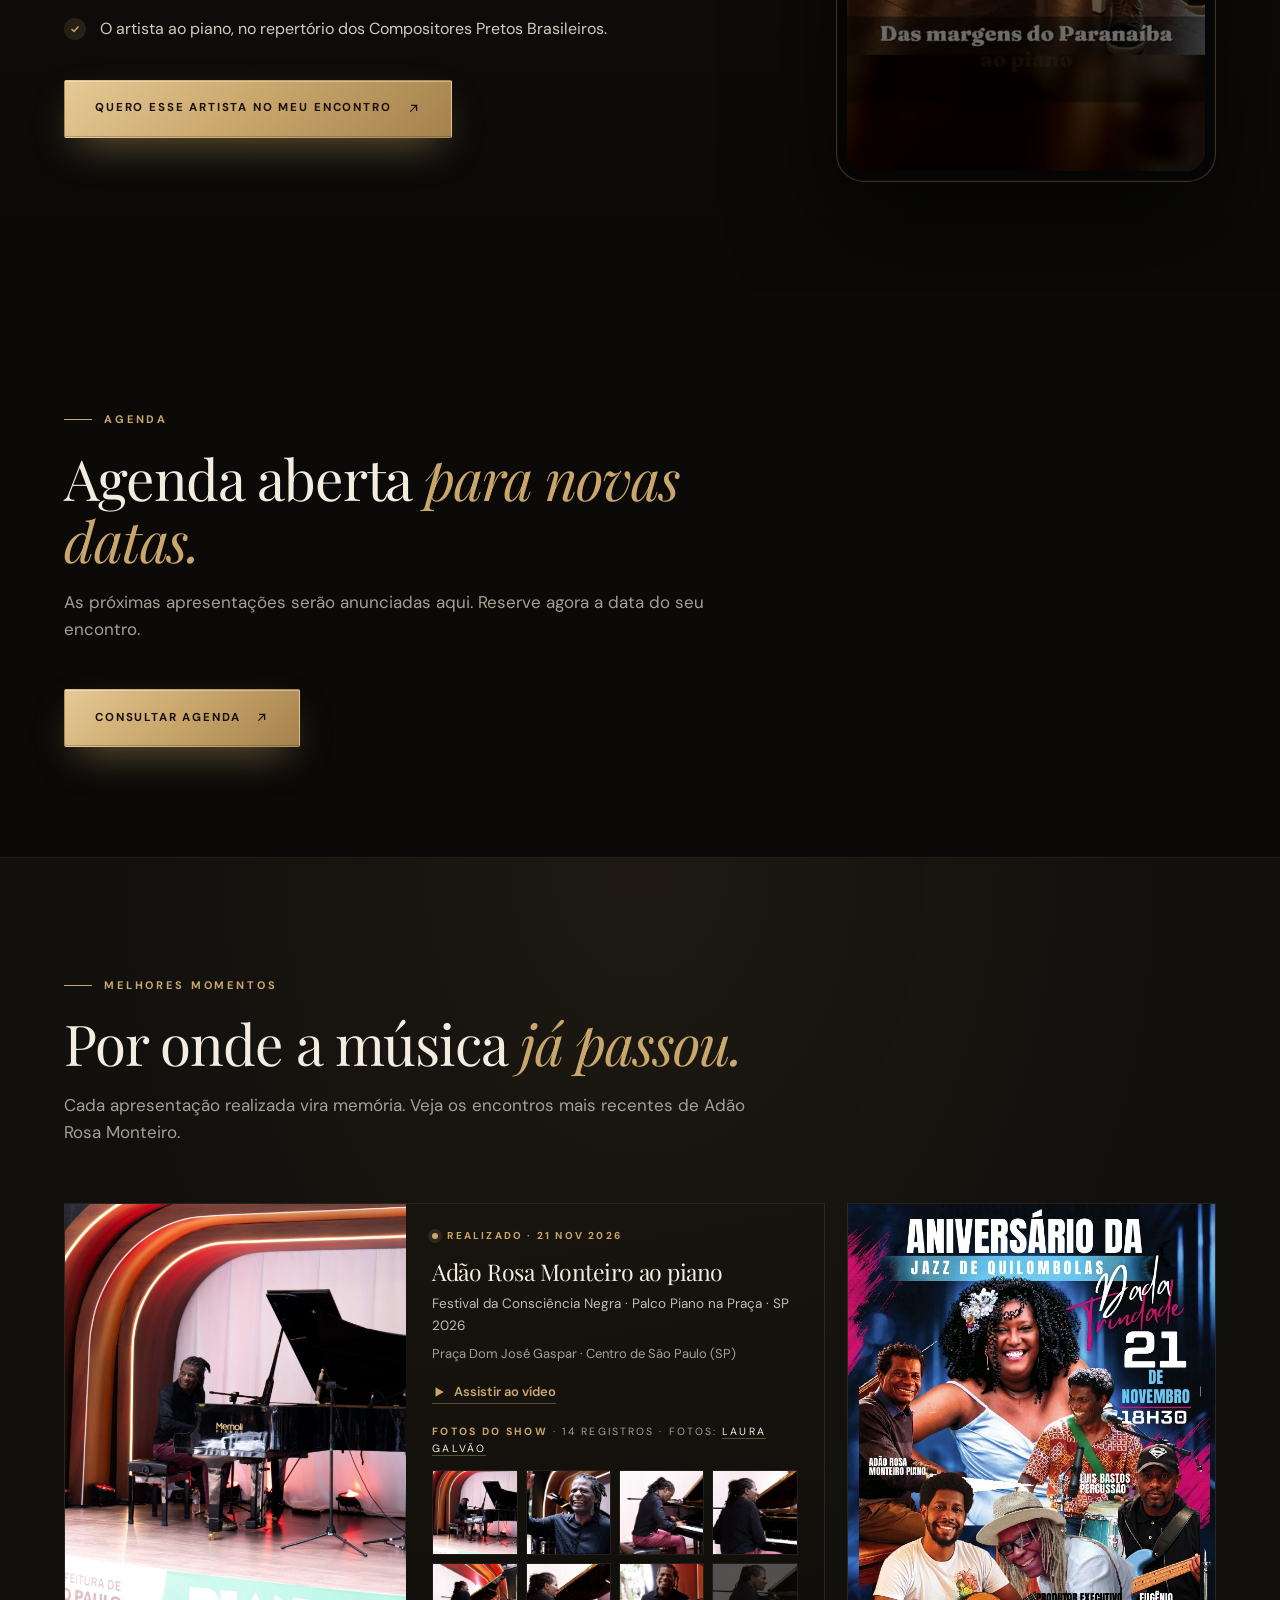
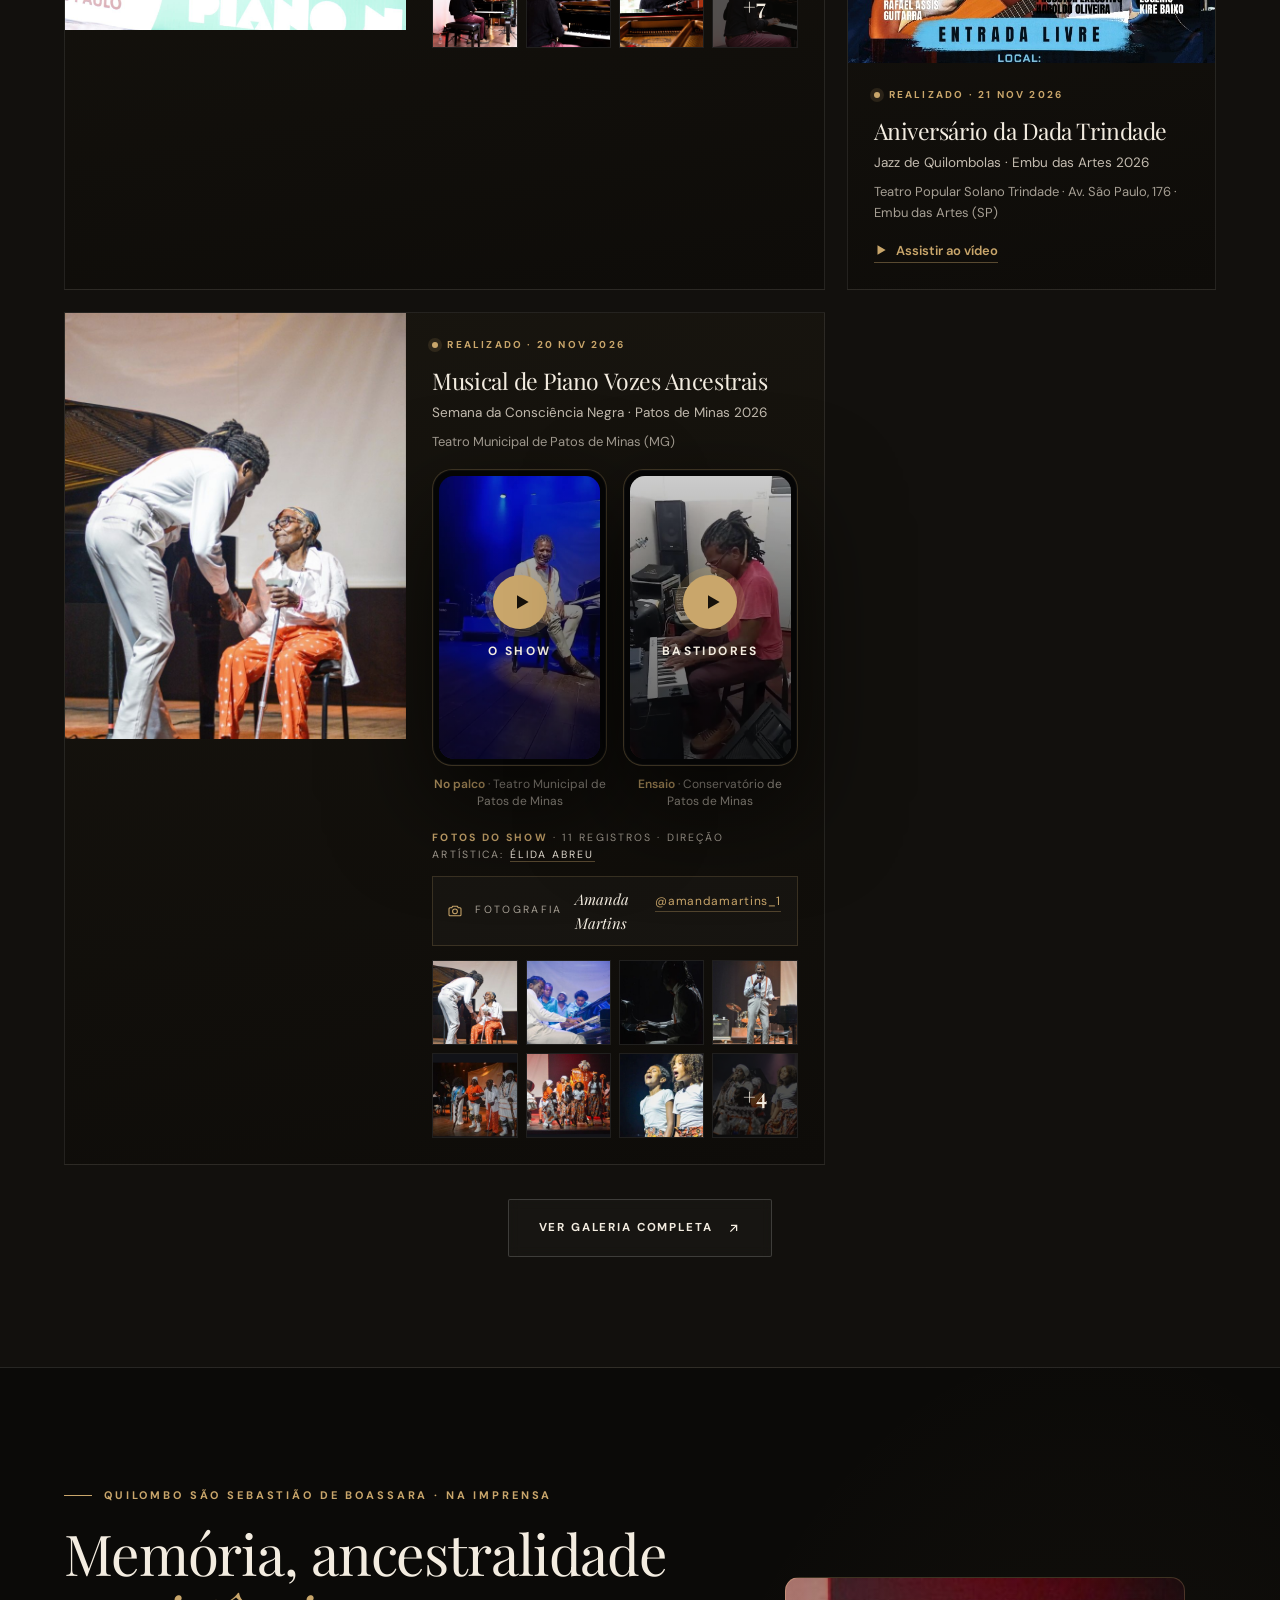
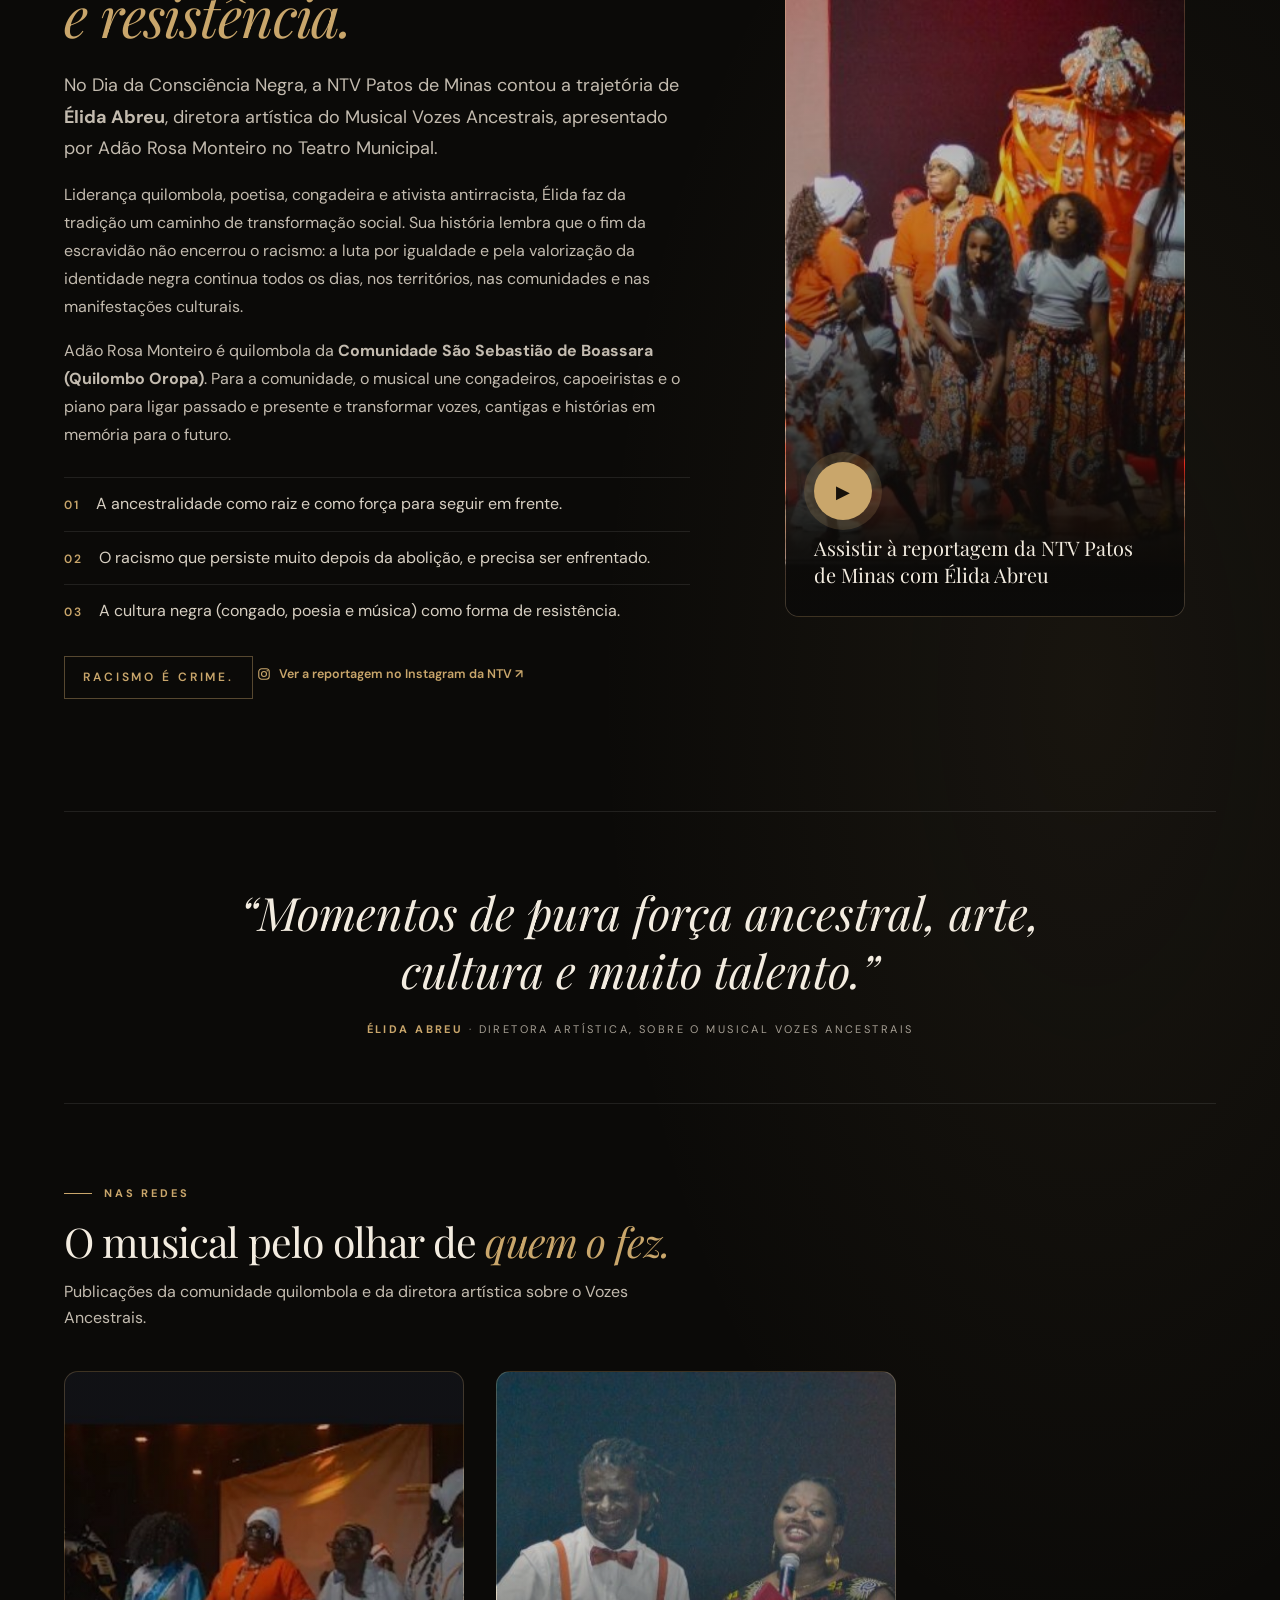
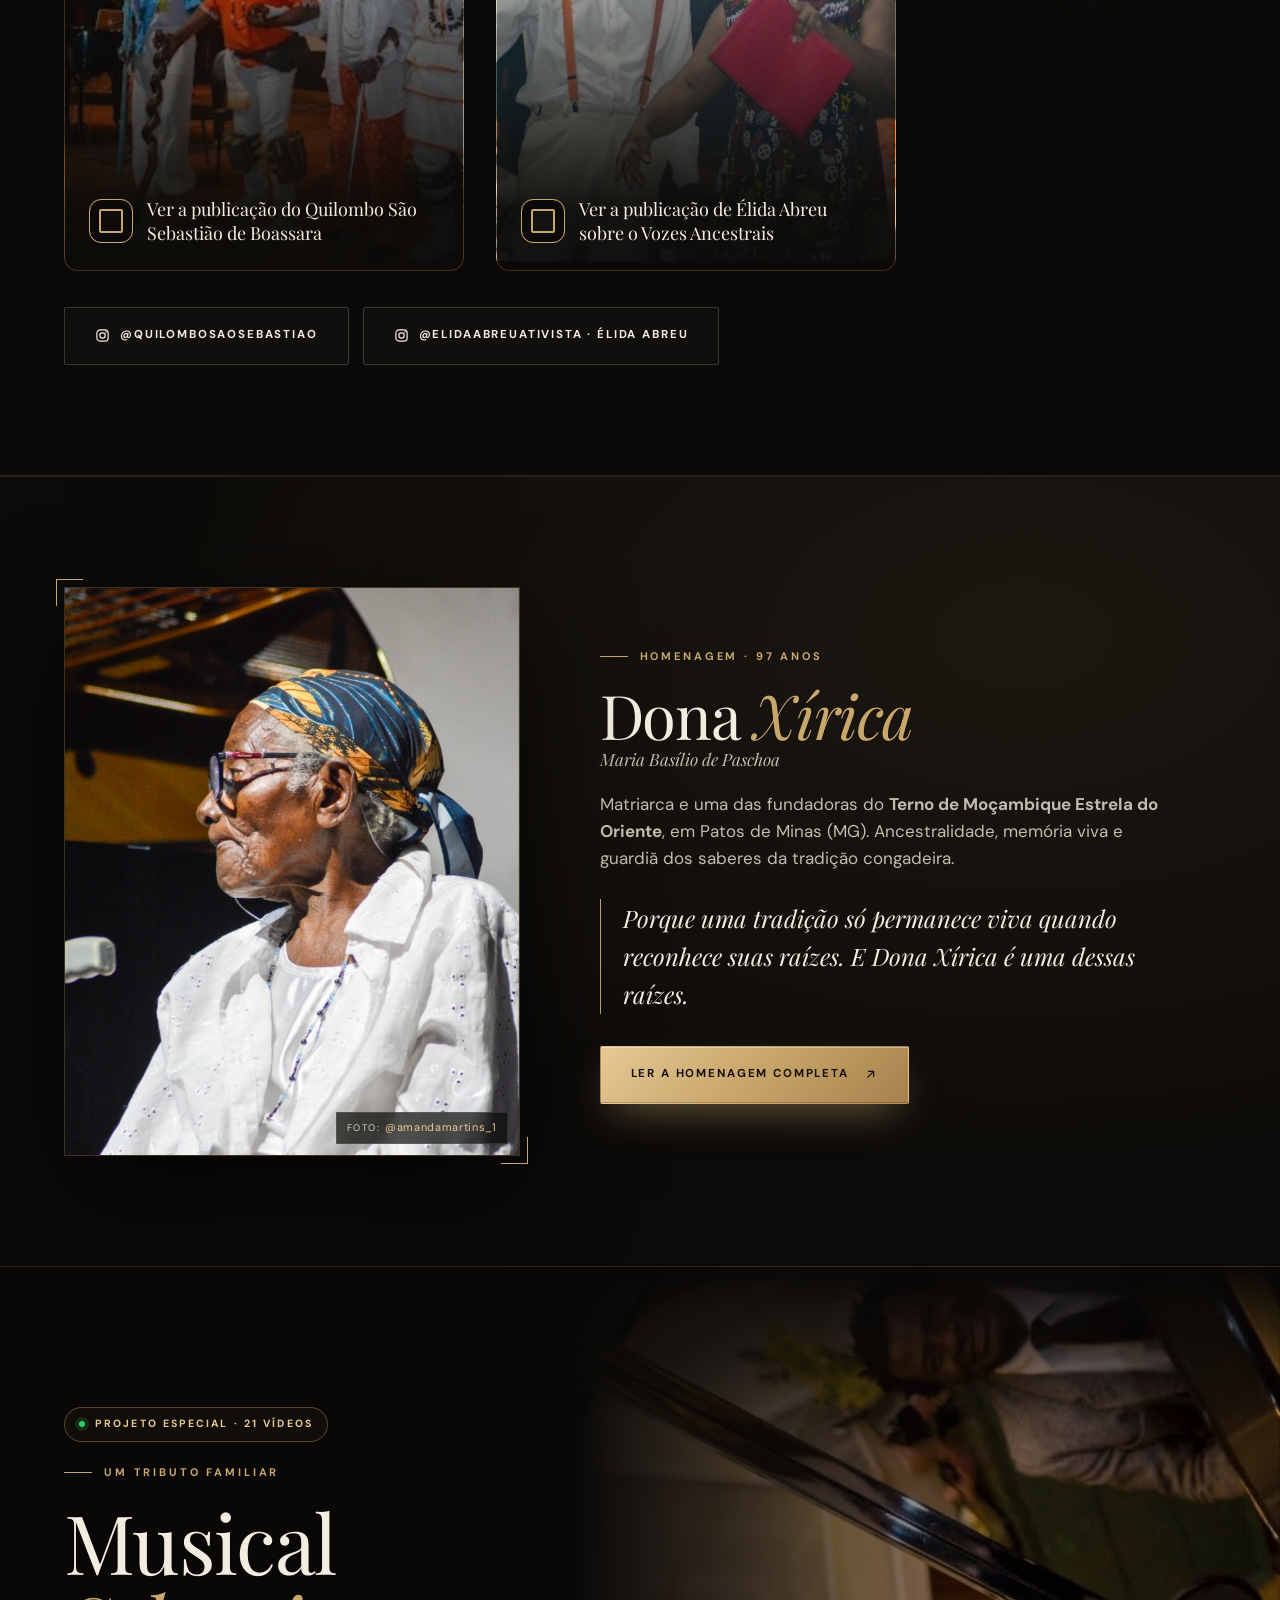
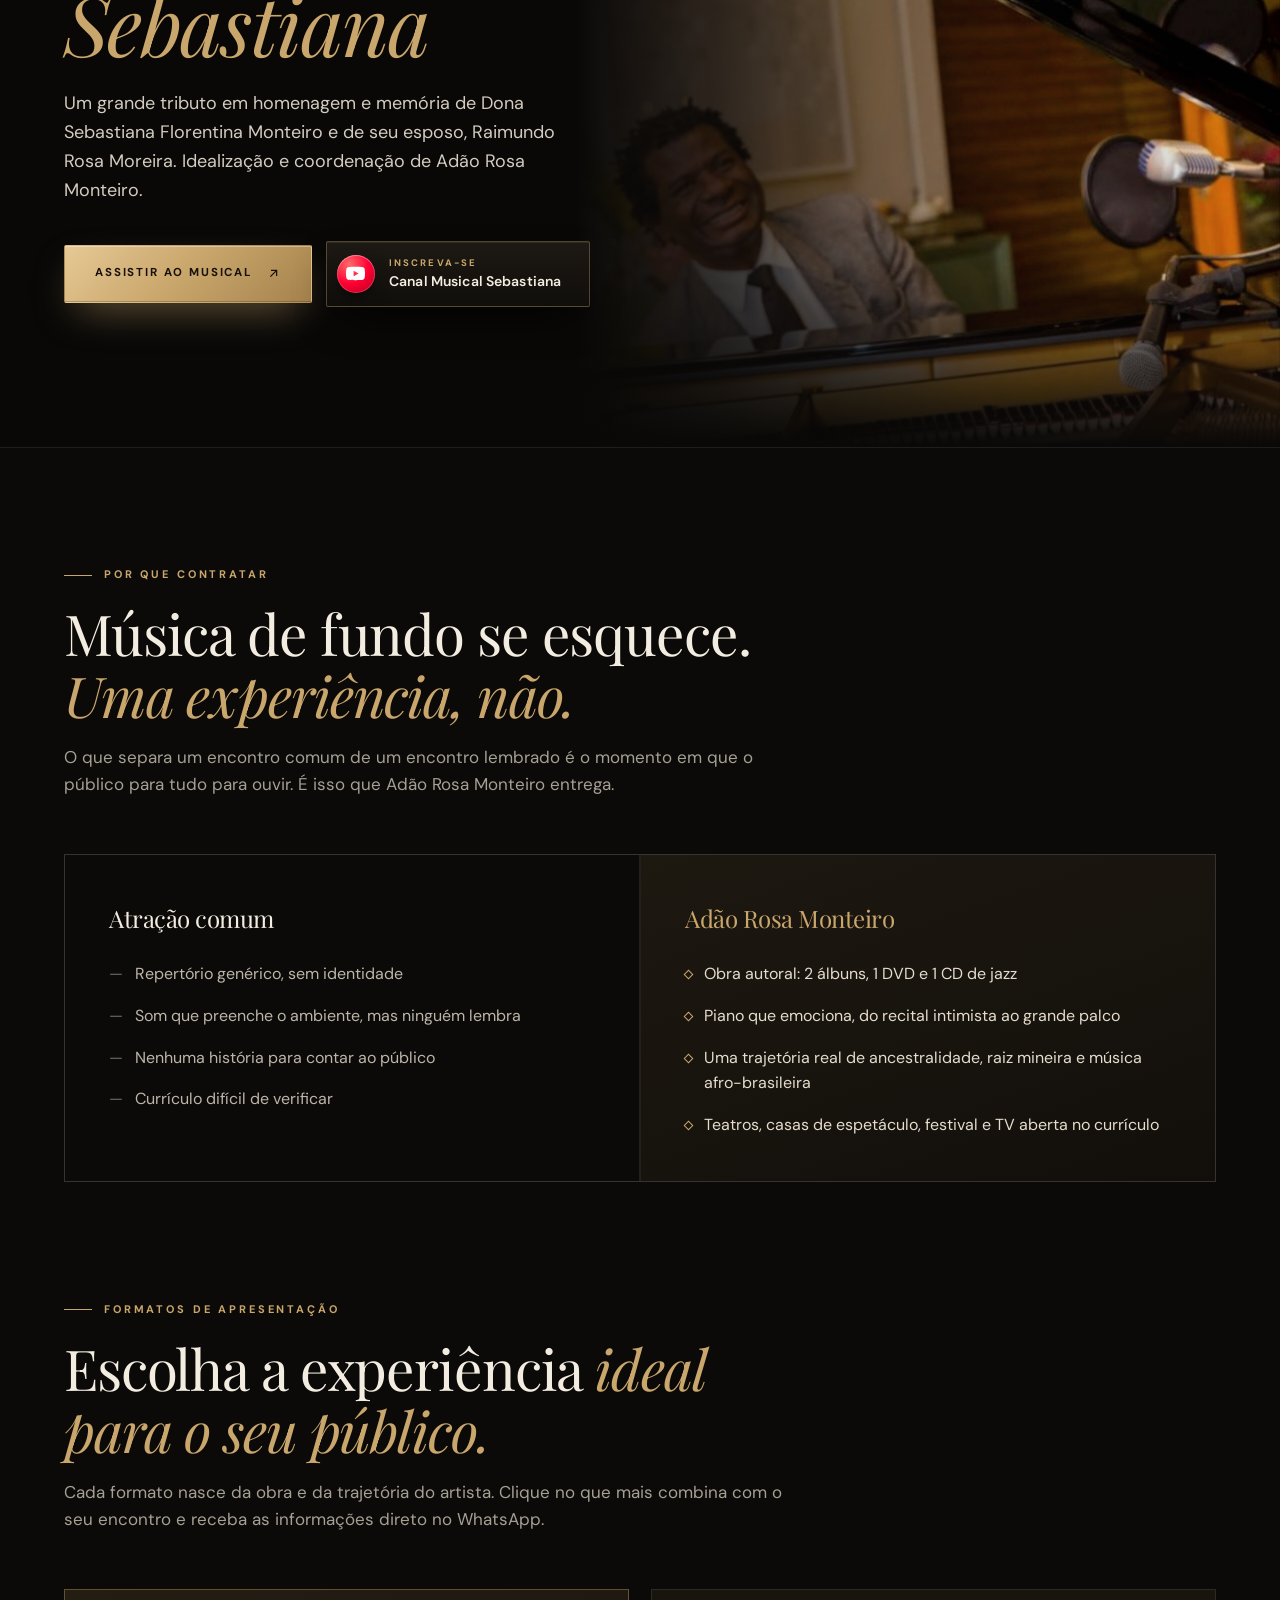
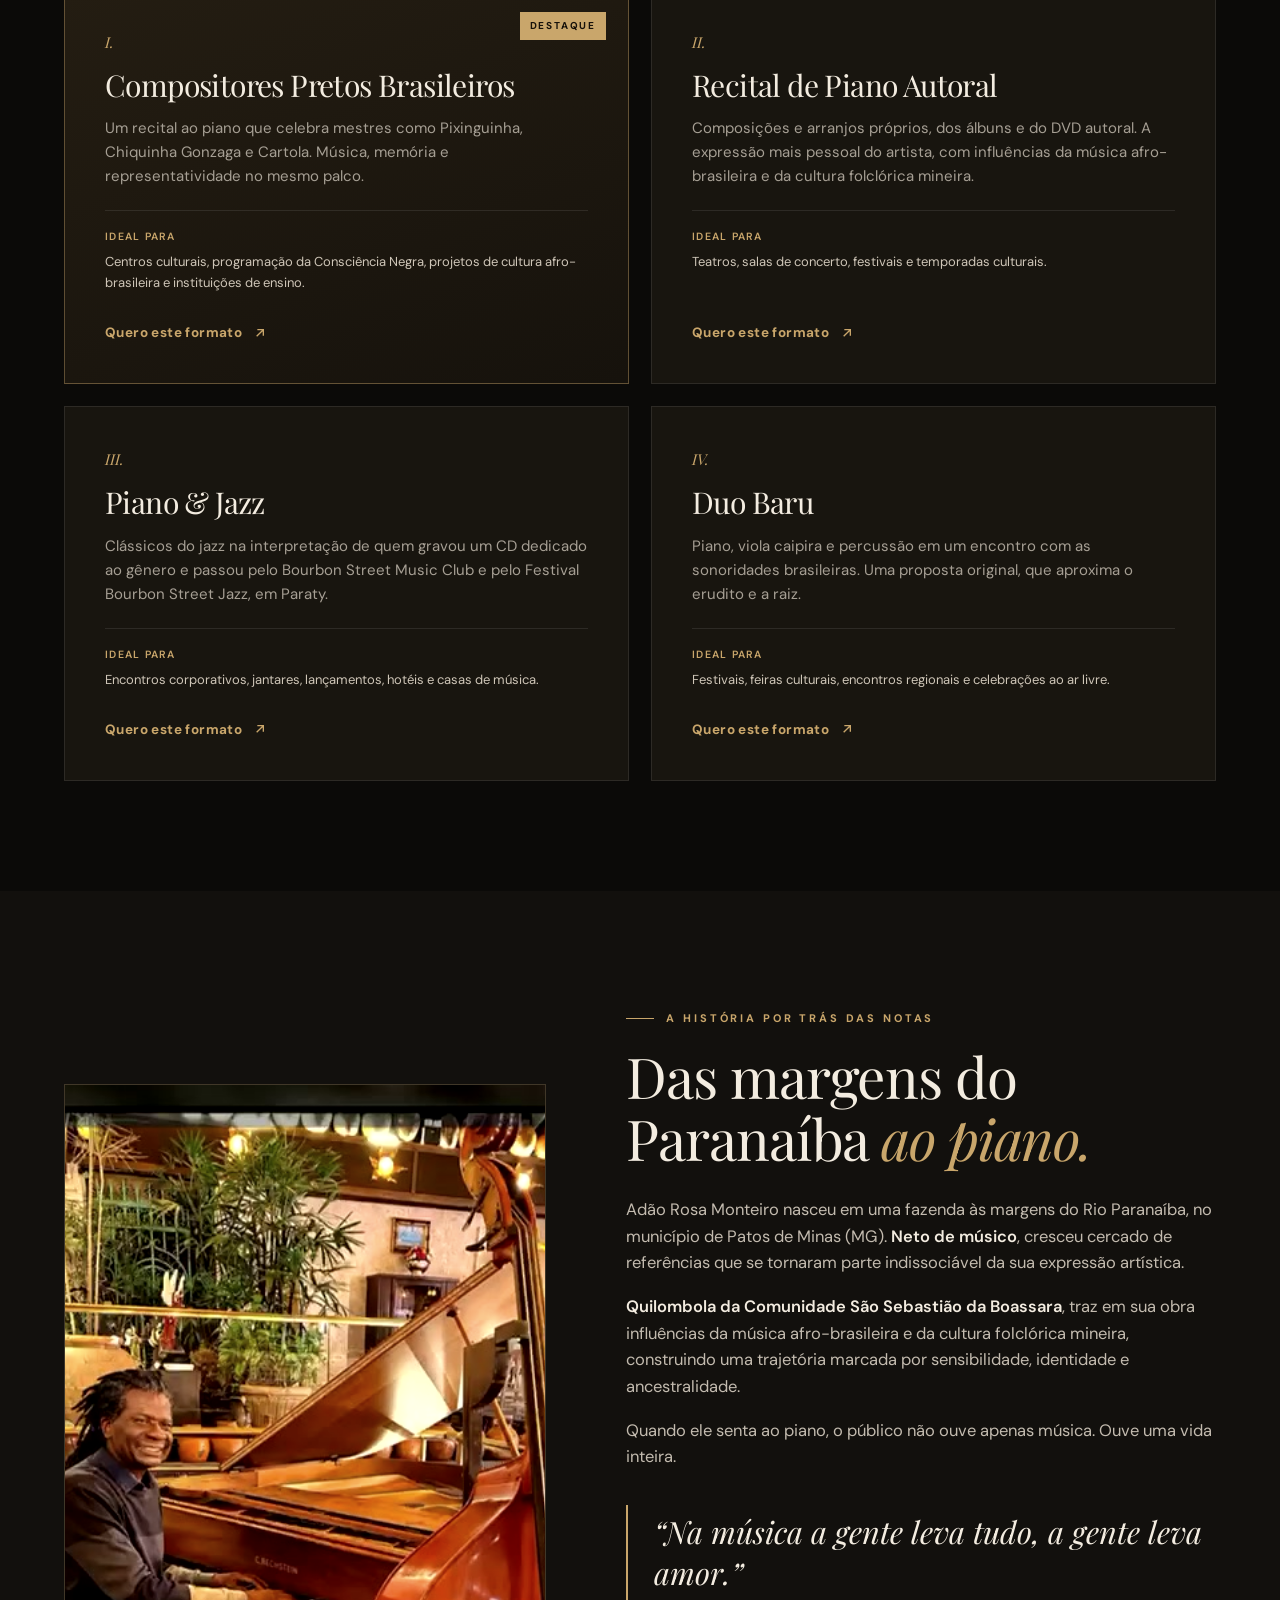
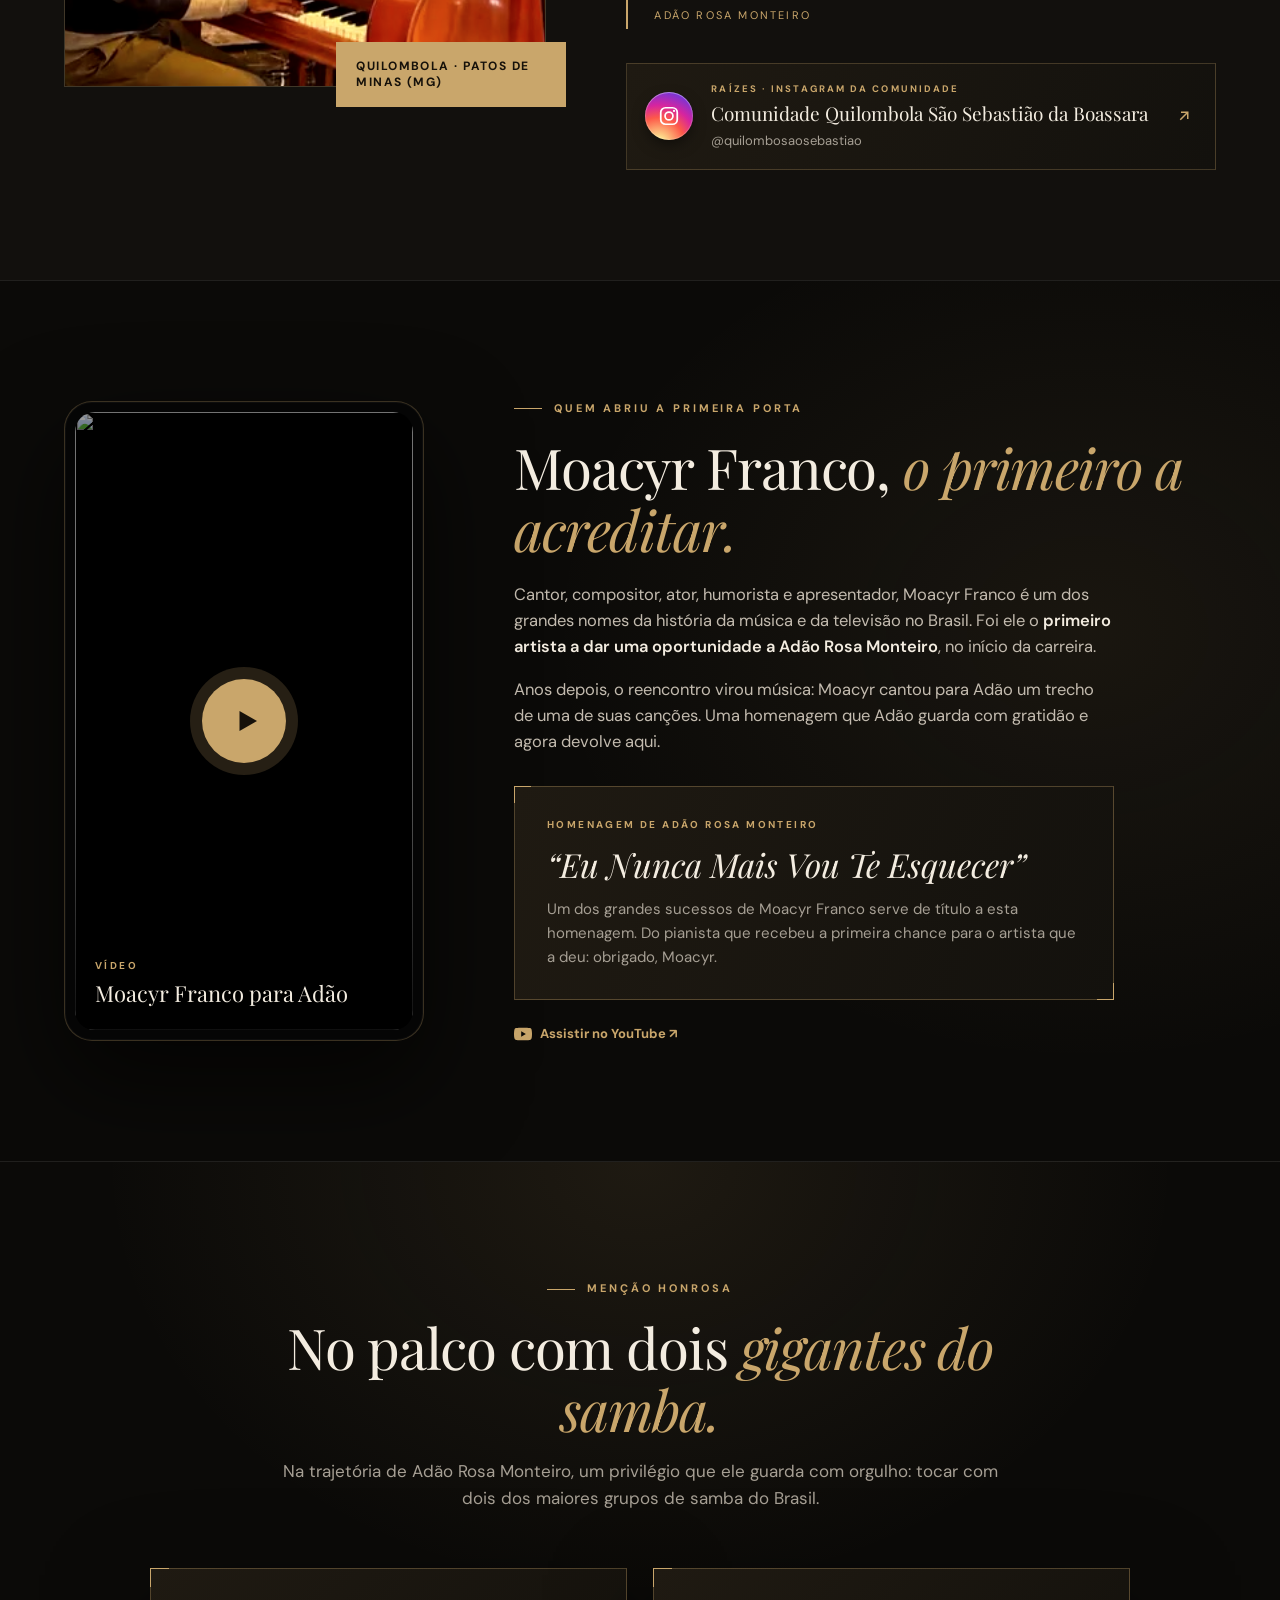
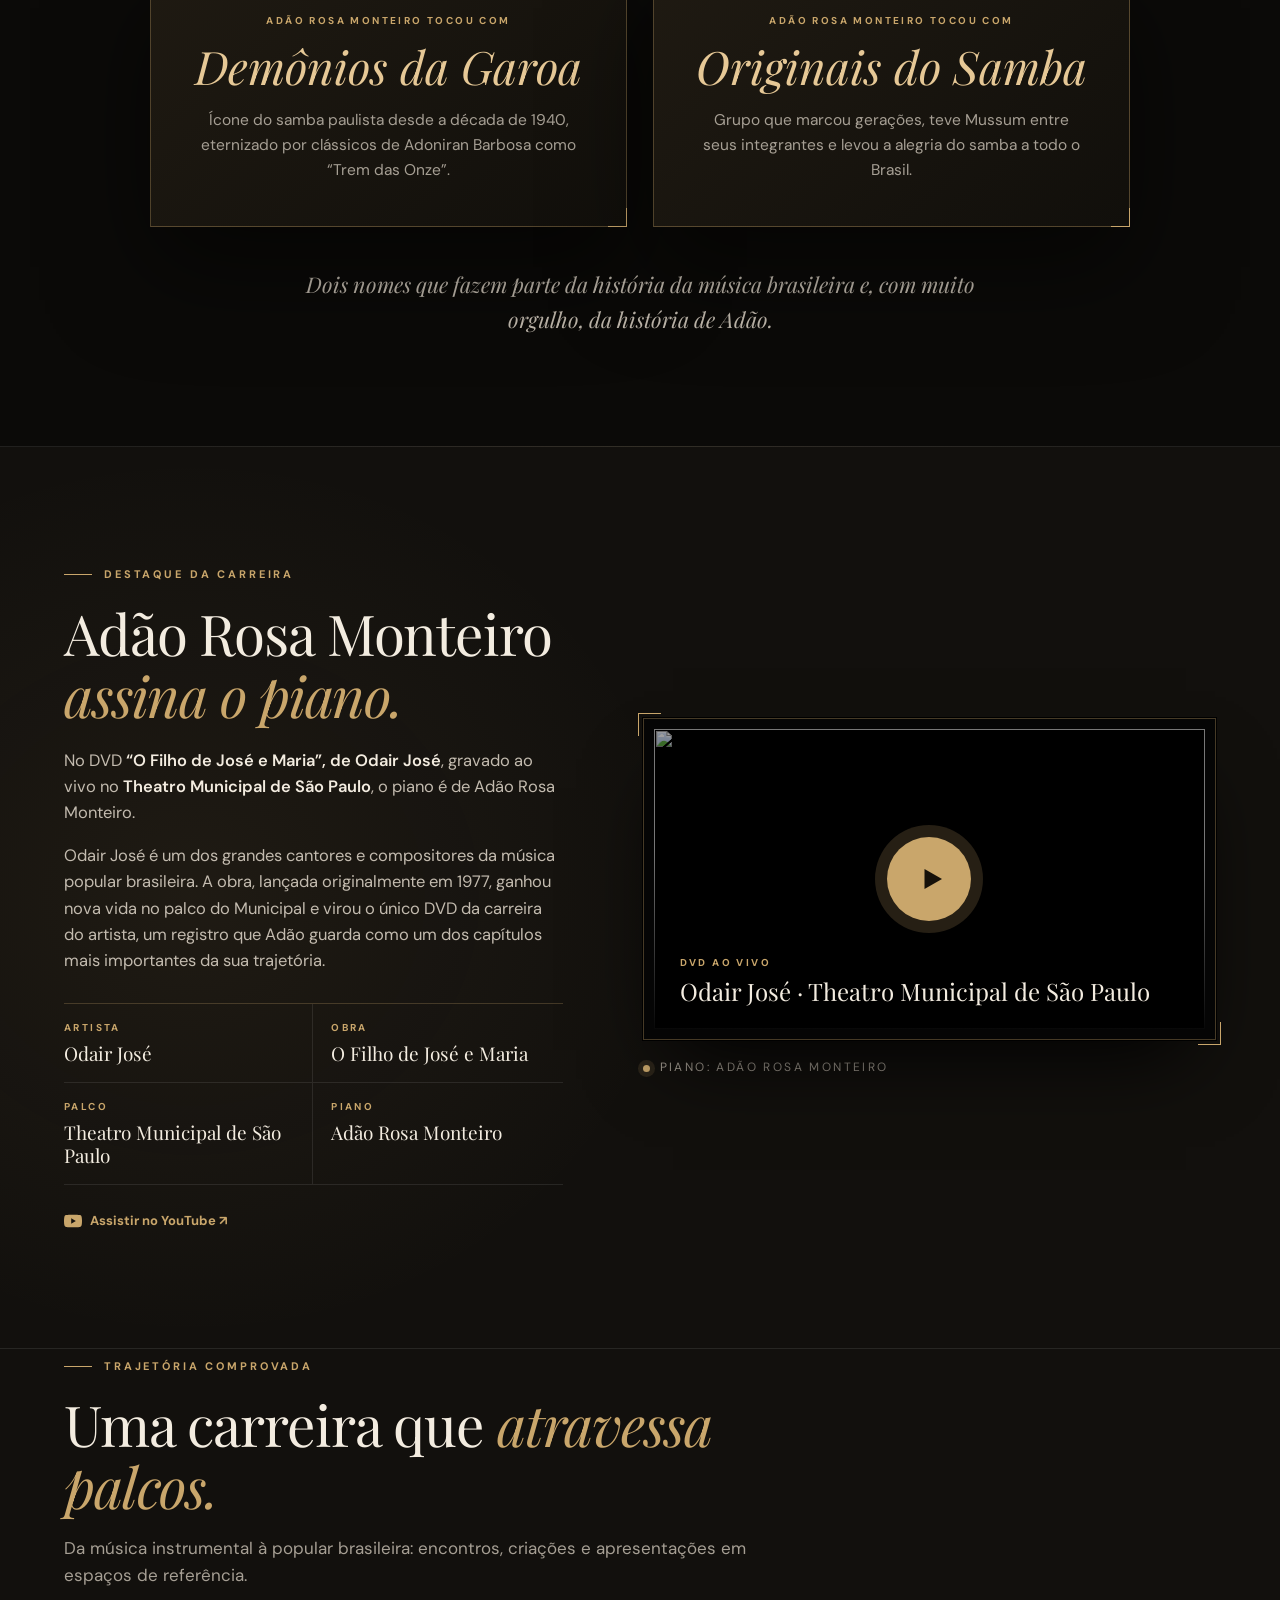
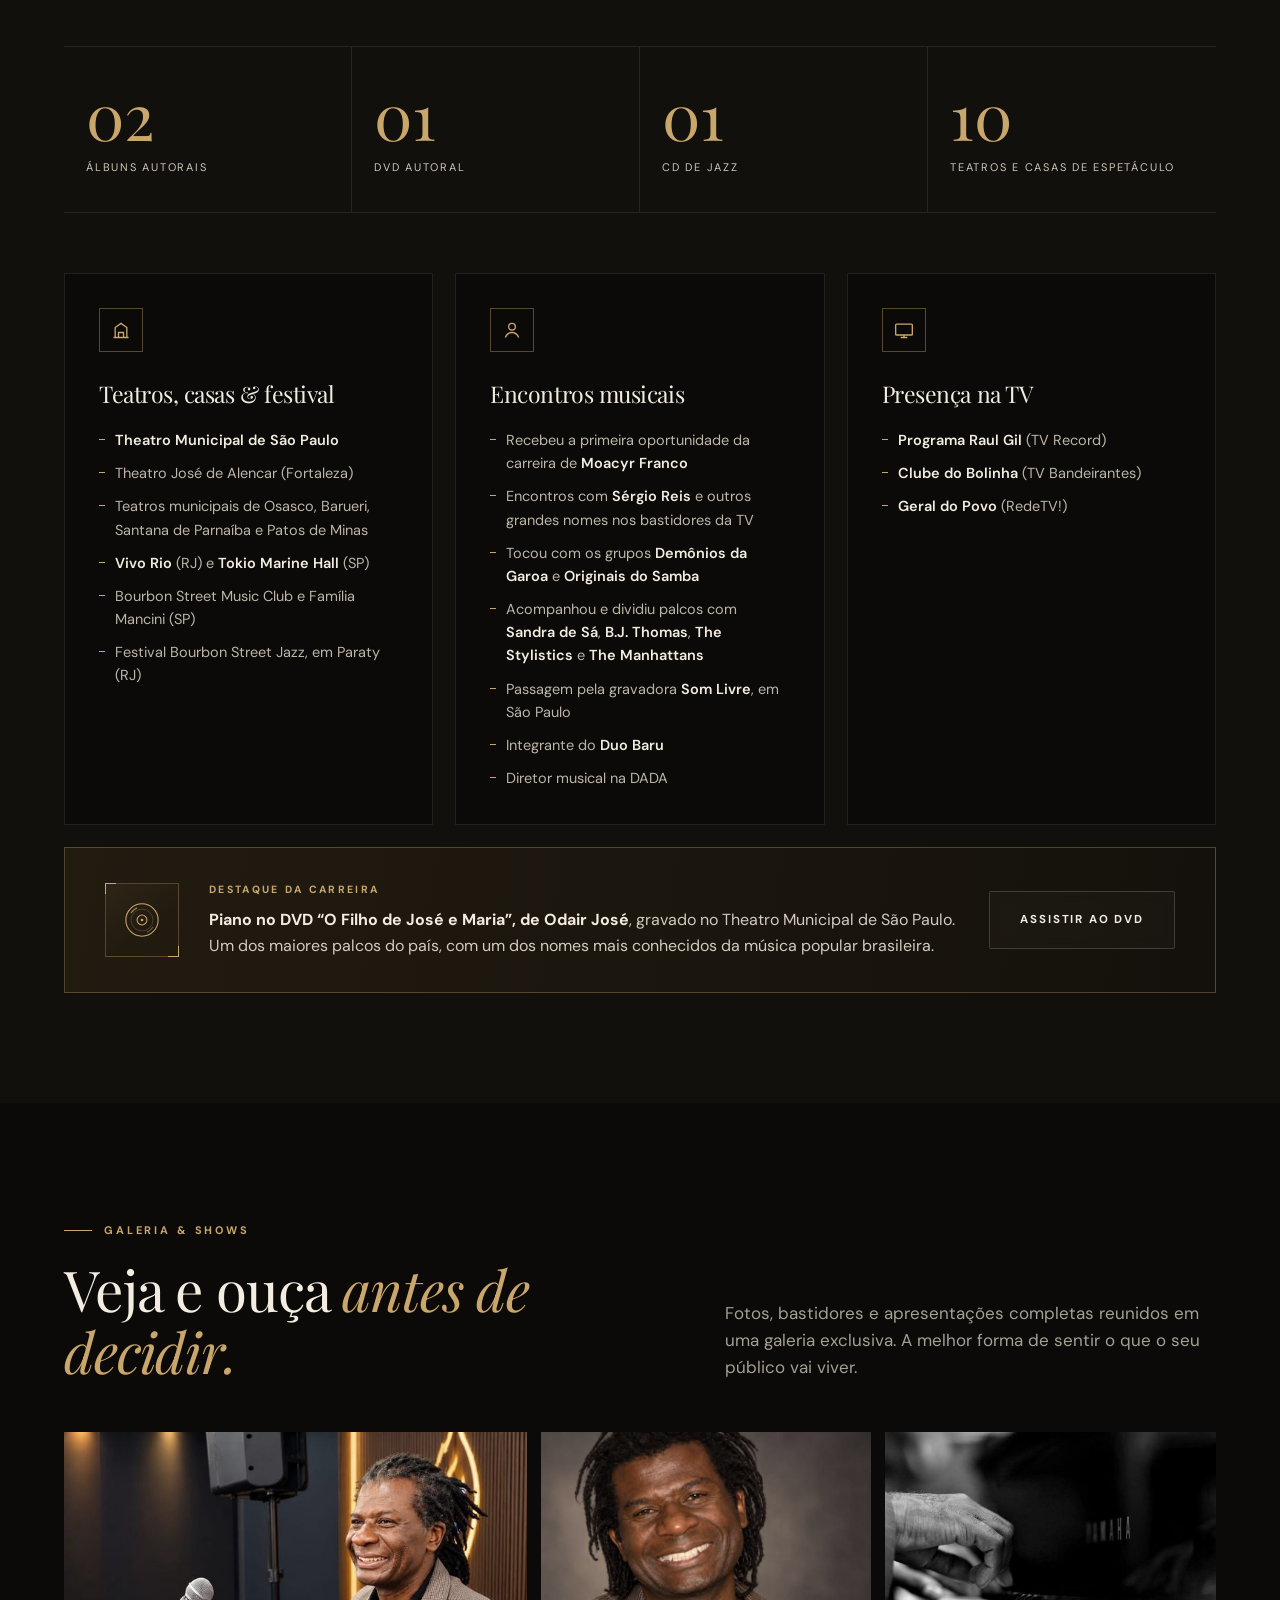
==== commit a8ad0229: "Menção honrosa: Demônios da Garoa e Originais do Samba Co-Authored-By: Claude Opus 5.5 <noreply@anth" ====
--- a/index.html
+++ b/index.html
@@ -1,7 +1,7 @@
 <!DOCTYPE html>
 <html lang="pt-BR">
 <head>
-<meta charset="UTF-8">
+<meta charset="UTF-8"><meta name="referrer" content="strict-origin-when-cross-origin"><meta http-equiv="Content-Security-Policy" content="upgrade-insecure-requests; object-src 'none'; base-uri 'self'">
 <meta name="viewport" content="width=device-width, initial-scale=1">
 <meta name="theme-color" content="#0b0a08">
 <meta name="description" content="Contrate Adão Rosa Monteiro — pianista, compositor e intérprete quilombola. Do Theatro Municipal de São Paulo ao Vivo Rio. Recitais, jazz, Compositores Pretos Brasileiros e Duo Baru para teatros, festivais e encontros.">
@@ -87,7 +87,7 @@
     <div class="rv">
       <span class="eyebrow">Pianista · Compositor · Intérprete</span>
       <h1>Leve esta trilha sonora para seus <em>encontros.</em></h1>
-      <p class="lead">Do <b>Theatro Municipal de São Paulo</b> ao <b>Vivo Rio</b>: leve ao seu palco a música de um pianista quilombola mineiro que já dividiu a cena com <b>Sandra de Sá, B.J. Thomas, The Stylistics e The Manhattans</b>.</p>
+      <p class="lead">Do <b>Theatro Municipal de São Paulo</b> ao <b>Vivo Rio</b>: leve ao seu palco a música de um pianista quilombola mineiro que já dividiu a cena com <b>Demônios da Garoa, Originais do Samba, Sandra de Sá, B.J. Thomas, The Stylistics e The Manhattans</b>.</p>
       <div class="hero-actions">
         <a class="btn btn-wa wa-link" data-msg="geral" href="#"><span class="chip chip-wa"><svg><use href="#wa"/></svg></span> Consultar data no WhatsApp</a>
         <a class="btn btn-ghost" href="#video">Assistir ao artista em 60s ↘</a>
@@ -111,8 +111,8 @@
 <div class="marquee" aria-label="Palcos e parcerias">
   <p class="marquee-label">Palcos, parcerias e TV na trajetória do artista</p>
   <div class="marquee-track">
-    <span>Theatro Municipal de São Paulo</span><span>Vivo Rio</span><span>Tokio Marine Hall</span><span>Bourbon Street Music Club</span><span>Sandra de Sá</span><span>B.J. Thomas</span><span>The Stylistics</span><span>The Manhattans</span><span>Odair José</span><span>Som Livre</span><span>Festival Bourbon Street Jazz · Paraty</span><span>Theatro José de Alencar</span>
-    <span>Theatro Municipal de São Paulo</span><span>Vivo Rio</span><span>Tokio Marine Hall</span><span>Bourbon Street Music Club</span><span>Sandra de Sá</span><span>B.J. Thomas</span><span>The Stylistics</span><span>The Manhattans</span><span>Odair José</span><span>Som Livre</span><span>Festival Bourbon Street Jazz · Paraty</span><span>Theatro José de Alencar</span>
+    <span>Theatro Municipal de São Paulo</span><span>Vivo Rio</span><span>Demônios da Garoa</span><span>Originais do Samba</span><span>Tokio Marine Hall</span><span>Bourbon Street Music Club</span><span>Sandra de Sá</span><span>B.J. Thomas</span><span>The Stylistics</span><span>The Manhattans</span><span>Odair José</span><span>Som Livre</span><span>Festival Bourbon Street Jazz · Paraty</span><span>Theatro José de Alencar</span>
+    <span>Theatro Municipal de São Paulo</span><span>Vivo Rio</span><span>Demônios da Garoa</span><span>Originais do Samba</span><span>Tokio Marine Hall</span><span>Bourbon Street Music Club</span><span>Sandra de Sá</span><span>B.J. Thomas</span><span>The Stylistics</span><span>The Manhattans</span><span>Odair José</span><span>Som Livre</span><span>Festival Bourbon Street Jazz · Paraty</span><span>Theatro José de Alencar</span>
   </div>
 </div>
 
@@ -514,6 +514,30 @@
   </div>
 </section>
 
+<!-- MENÇÃO HONROSA · SAMBA -->
+<section class="sec samba" id="samba">
+  <div class="wrap">
+    <div class="sec-head samba-head rv">
+      <span class="eyebrow">Menção honrosa</span>
+      <h2>No palco com dois <em>gigantes do samba.</em></h2>
+      <p>Na trajetória de Adão Rosa Monteiro, um privilégio que ele guarda com orgulho: tocar com dois dos maiores grupos de samba do Brasil.</p>
+    </div>
+    <div class="samba-grid">
+      <article class="samba-card rv">
+        <span class="mo-label">Adão Rosa Monteiro tocou com</span>
+        <strong>Demônios da Garoa</strong>
+        <p>Ícone do samba paulista desde a década de 1940, eternizado por clássicos de Adoniran Barbosa como “Trem das Onze”.</p>
+      </article>
+      <article class="samba-card rv">
+        <span class="mo-label">Adão Rosa Monteiro tocou com</span>
+        <strong>Originais do Samba</strong>
+        <p>Grupo que marcou gerações, teve Mussum entre seus integrantes e levou a alegria do samba a todo o Brasil.</p>
+      </article>
+    </div>
+    <p class="samba-foot rv">Dois nomes que fazem parte da história da música brasileira e, com muito orgulho, da história de Adão.</p>
+  </div>
+</section>
+
 <!-- ODAIR JOSÉ -->
 <section class="sec odair" id="odair">
   <div class="wrap odair-grid">
@@ -576,6 +600,7 @@
         <ul>
           <li>Recebeu a primeira oportunidade da carreira de <b>Moacyr Franco</b></li>
           <li>Encontros com <b>Sérgio Reis</b> e outros grandes nomes nos bastidores da TV</li>
+          <li>Tocou com os grupos <b>Demônios da Garoa</b> e <b>Originais do Samba</b></li>
           <li>Acompanhou e dividiu palcos com <b>Sandra de Sá</b>, <b>B.J. Thomas</b>, <b>The Stylistics</b> e <b>The Manhattans</b></li>
           <li>Passagem pela gravadora <b>Som Livre</b>, em São Paulo</li>
           <li>Integrante do <b>Duo Baru</b></li>
--- a/styles.css
+++ b/styles.css
@@ -1009,3 +1009,17 @@
   .ph-credit>span{display:none}
   .ph-credit a b,.ph-credit a i{white-space:nowrap}
 }
+
+/* MENÇÃO HONROSA · SAMBA */
+.samba{background:radial-gradient(ellipse 60% 70% at 50% 0%,#c9a66b1a,transparent 70%),var(--bg);border-bottom:1px solid var(--line)}
+.samba-head{text-align:center;margin-left:auto;margin-right:auto}
+.samba-grid{display:grid;grid-template-columns:1fr 1fr;gap:26px;max-width:980px;margin:0 auto}
+.samba-grid>*{min-width:0}
+.samba-card{position:relative;padding:44px 38px;border:1px solid #c9a66b55;background:linear-gradient(140deg,#1f1a12,#110f0b);box-shadow:0 40px 100px #0008;text-align:center}
+.samba-card::before,.samba-card::after{content:"";position:absolute;width:18px;height:18px;border-color:var(--gold);border-style:solid}
+.samba-card::before{top:-1px;left:-1px;border-width:1px 0 0 1px}
+.samba-card::after{bottom:-1px;right:-1px;border-width:0 1px 1px 0}
+.samba-card strong{display:block;font-family:var(--serif);font-style:italic;font-weight:400;font-size:clamp(2rem,3.6vw,2.9rem);line-height:1.1;color:var(--gold2);margin:4px 0 16px}
+.samba-card p{color:var(--muted);font-size:15.5px;max-width:380px;margin:0 auto}
+.samba-foot{text-align:center;color:#c3bbaf;font-family:var(--serif);font-style:italic;font-size:clamp(1.1rem,1.8vw,1.35rem);margin:40px auto 0;max-width:680px}
+@media(max-width:780px){.samba-grid{grid-template-columns:1fr}.samba-card{padding:34px 22px}}
